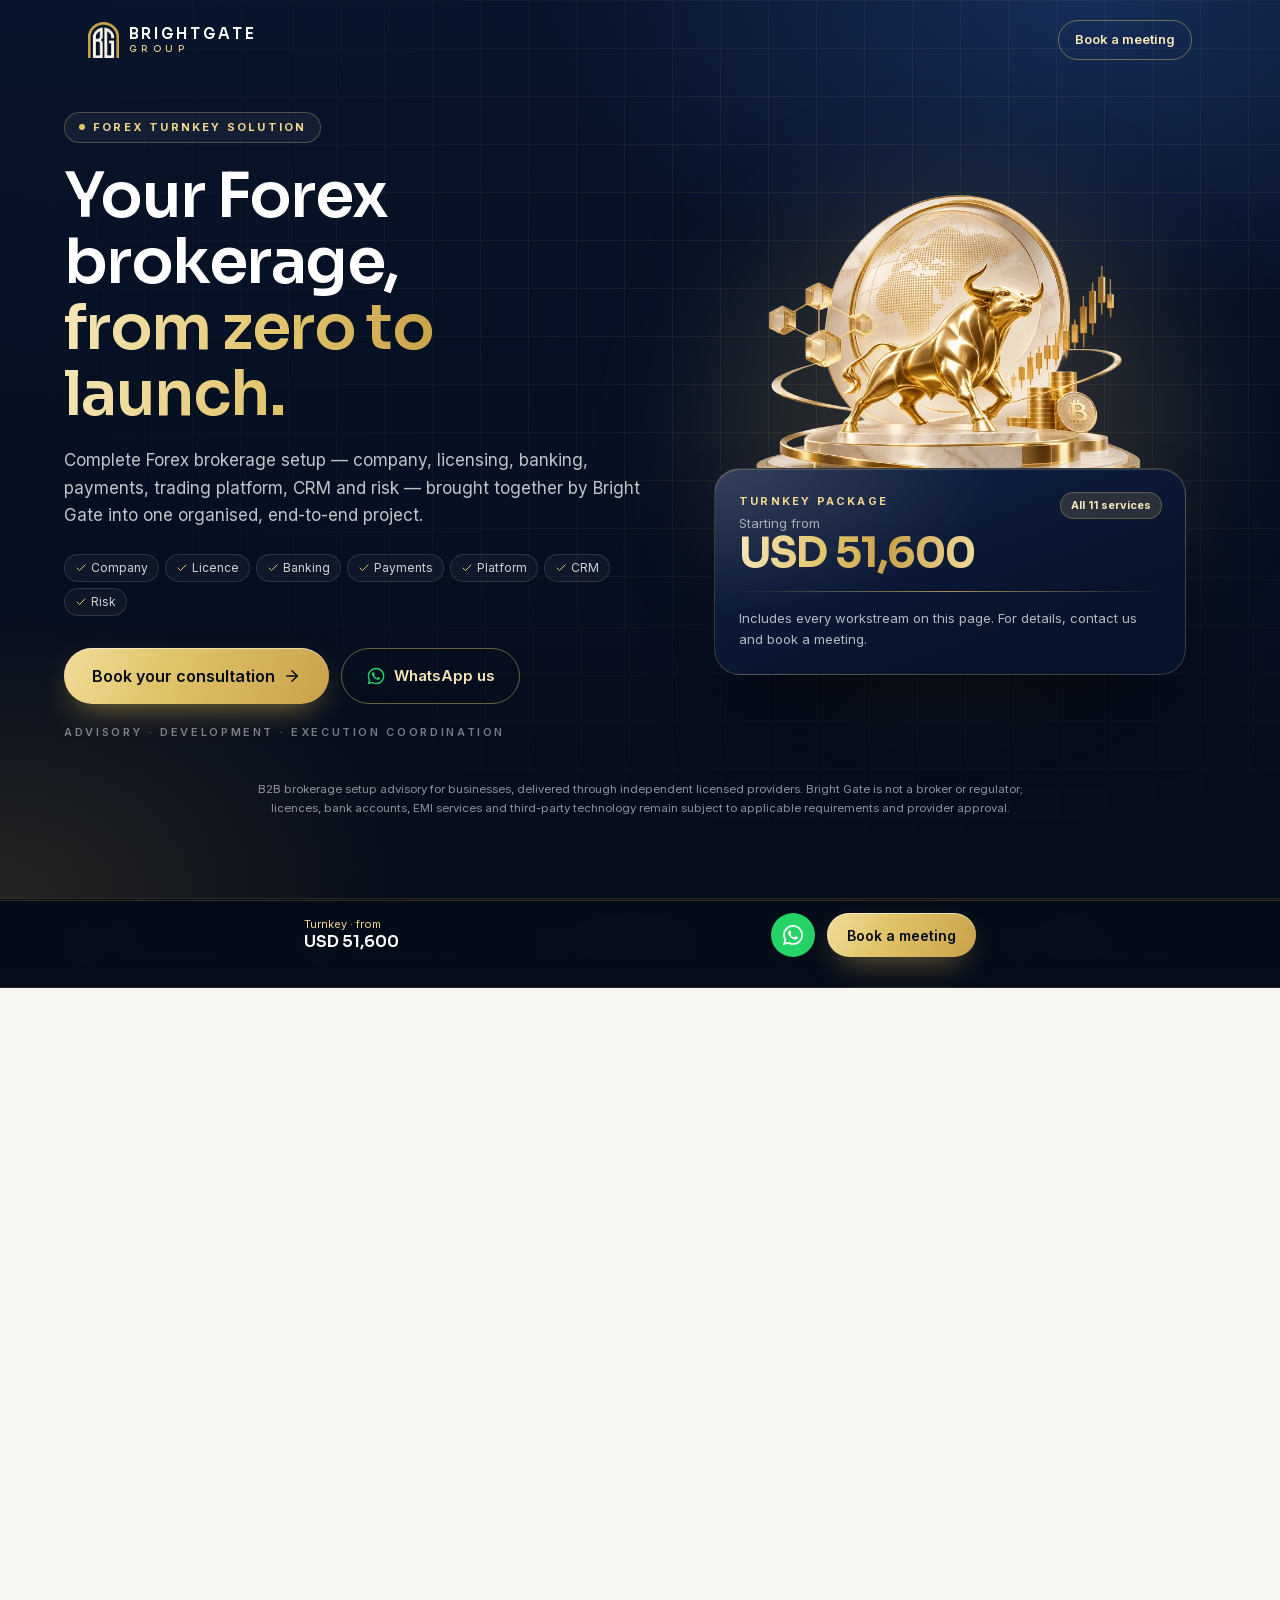
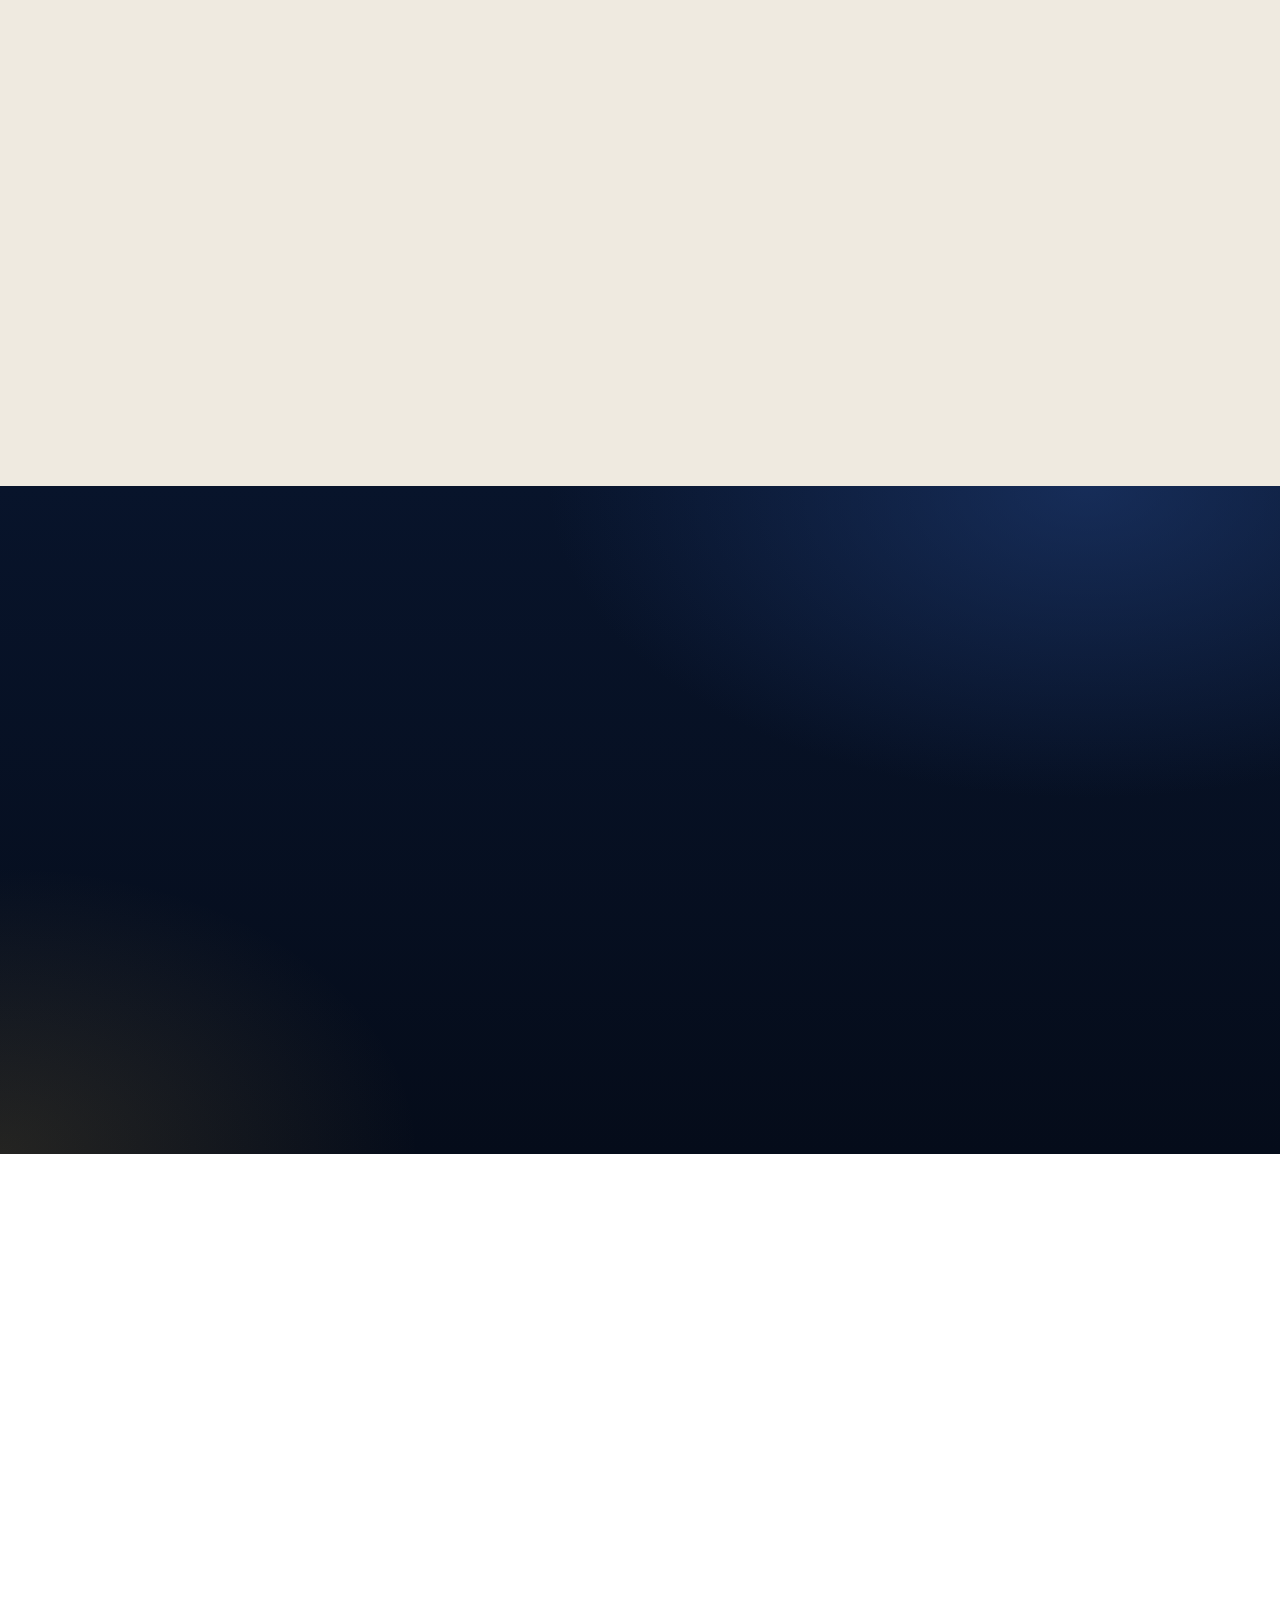
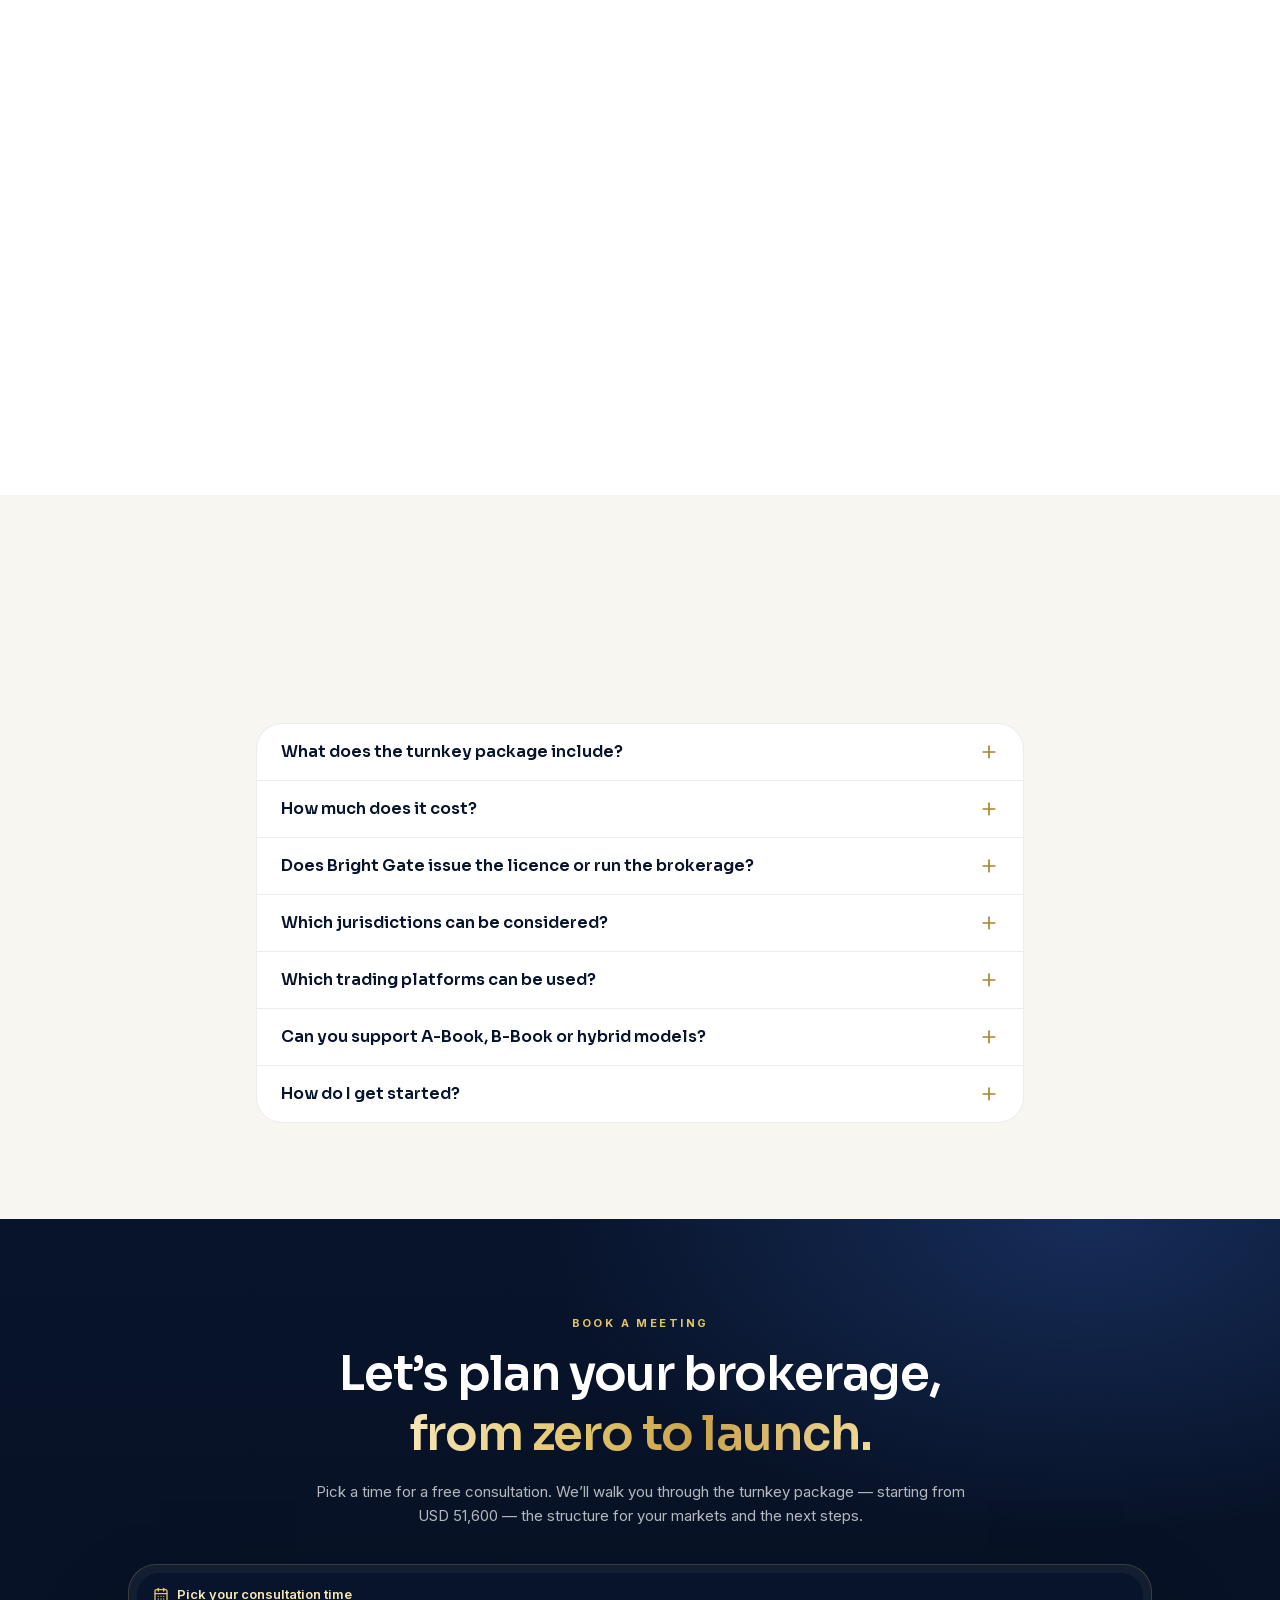
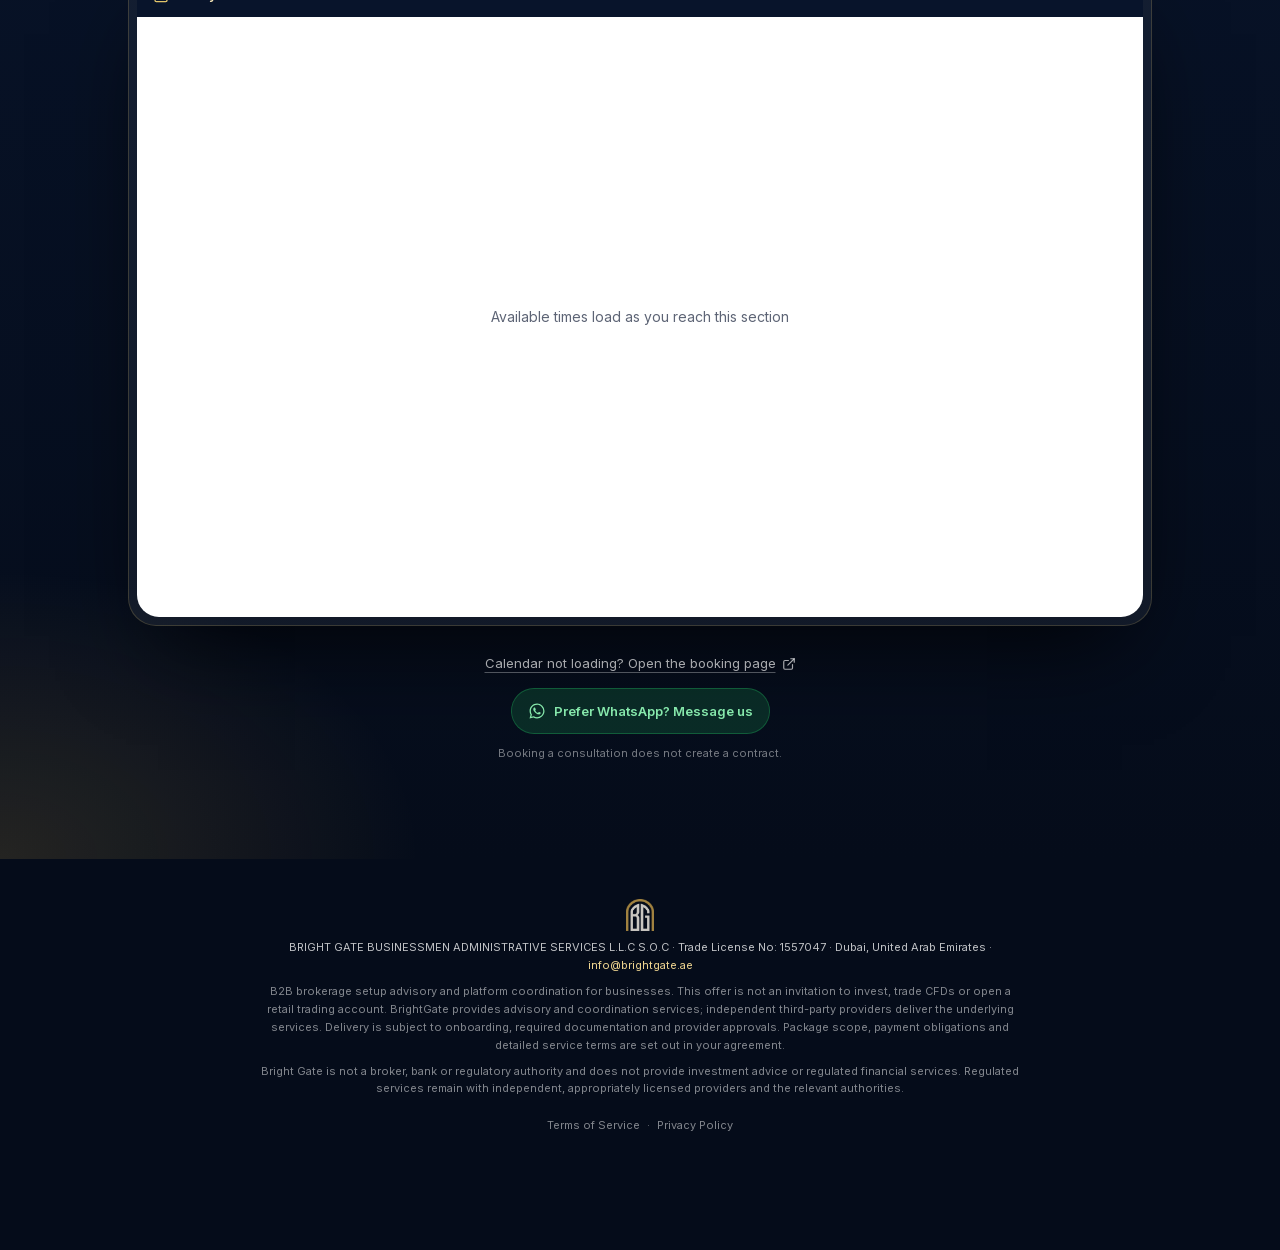
==== index.html @ 2c8d9fed "Publish standalone Forex Turnkey landing page" ====
<!DOCTYPE html><!--9W76qJfUi_HNyvvffGQ07--><html lang="en" class="__variable_d8ebd1 __variable_349af4"><head><meta charSet="utf-8"/><meta name="viewport" content="width=device-width, initial-scale=1"/><link rel="preload" href="/_next/static/media/3dc379dc9b5dec12-s.p.woff2" as="font" crossorigin="" type="font/woff2"/><link rel="preload" href="/_next/static/media/e4af272ccee01ff0-s.p.woff2" as="font" crossorigin="" type="font/woff2"/><link rel="preload" as="image" href="/img/logo-mark-light.png"/><link rel="preload" as="image" href="/img/golden-bull-still.webp"/><link rel="stylesheet" href="/_next/static/css/4657dd62891deb17.css" data-precedence="next"/><link rel="preload" as="script" fetchPriority="low" href="/_next/static/chunks/webpack-b219d0eb5914cb3c.js"/><script src="/_next/static/chunks/4bd1b696-c023c6e3521b1417.js" async=""></script><script src="/_next/static/chunks/255-15b9cc804e0d9c7d.js" async=""></script><script src="/_next/static/chunks/main-app-e3b4db9c91c1518c.js" async=""></script><script src="/_next/static/chunks/app/layout-6f088588a5d27982.js" async=""></script><script src="/_next/static/chunks/876-ae2557618f118c09.js" async=""></script><script src="/_next/static/chunks/app/page-6a8442a1b5063c7f.js" async=""></script><meta name="next-size-adjust" content=""/><meta name="theme-color" content="#08142b"/><title>Forex Turnkey Solution — Launch Your Forex Brokerage End to End | Bright Gate Group</title><meta name="description" content="Everything to launch a Forex brokerage, from zero to launch: company formation, licensing, banking, payments, trading platform, CRM and risk — coordinated by Bright Gate. Starting from USD 51,600."/><meta name="robots" content="noindex, nofollow, nocache"/><meta name="googlebot" content="noindex, nofollow"/><meta property="og:title" content="Forex Turnkey Solution — From Zero to Launch"/><meta property="og:description" content="Every workstream to launch your Forex brokerage in one coordinated project. Starting from USD 51,600."/><meta property="og:site_name" content="Bright Gate Group"/><meta property="og:type" content="website"/><meta name="twitter:card" content="summary"/><meta name="twitter:title" content="Forex Turnkey Solution — From Zero to Launch"/><meta name="twitter:description" content="Every workstream to launch your Forex brokerage in one coordinated project. Starting from USD 51,600."/><link rel="icon" href="/favicon.ico"/><link rel="apple-touch-icon" href="/img/apple-icon.png"/><script>document.documentElement.classList.add('js')</script><script src="/_next/static/chunks/polyfills-42372ed130431b0a.js" noModule=""></script></head><body class="font-sans"><div hidden=""><!--$--><!--/$--></div><header class="absolute inset-x-0 top-0 z-20"><div class="mx-auto flex max-w-6xl items-center justify-between px-4 py-4 sm:px-6 sm:py-5"><div class="flex items-center gap-2.5"><img alt="" width="31" height="36" decoding="async" data-nimg="1" class="h-9 w-auto" style="color:transparent" src="/img/logo-mark-light.png"/><span class="font-display text-[15px] font-semibold leading-none tracking-[0.18em] text-white">BRIGHTGATE<span class="mt-1 block text-[9px] font-medium tracking-[0.5em] text-gold-300">GROUP</span></span></div><a href="#book" class="btn-line inline-flex min-h-10 items-center rounded-full px-4 text-[13px] font-semibold">Book a meeting</a></div></header><main><section class="navy-bg relative overflow-hidden px-4 pb-14 pt-24 text-white sm:px-6 sm:pb-20 sm:pt-28"><div class="gold-grid pointer-events-none absolute inset-0" aria-hidden="true"></div><div class="relative mx-auto grid max-w-6xl items-center gap-10 lg:grid-cols-[1.05fr_.95fr] lg:gap-8"><div class="text-center lg:text-left"><p class="inline-flex items-center gap-2 rounded-full border border-gold-400/30 bg-white/5 px-3.5 py-1.5 text-[11px] font-bold uppercase tracking-[0.2em] text-gold-300"><span class="h-1.5 w-1.5 rounded-full bg-gold-400" aria-hidden="true"></span>Forex Turnkey Solution</p><h1 class="mt-5 font-display text-[2.2rem] font-semibold leading-[1.06] tracking-tight min-[390px]:text-[2.5rem] sm:text-[3.4rem] lg:text-[3.9rem]">Your Forex brokerage,<span class="text-gold-grad block">from zero to launch.</span></h1><p class="mx-auto mt-5 max-w-xl text-[15.5px] leading-relaxed text-white/75 sm:text-[17px] lg:mx-0">Complete Forex brokerage setup — company, licensing, banking, payments, trading platform, CRM and risk — brought together by Bright Gate into one organised, end-to-end project.</p><ul class="mx-auto mt-6 flex max-w-xl flex-wrap justify-center gap-1.5 lg:mx-0 lg:justify-start" aria-label="Included in the turnkey setup"><li class="inline-flex items-center gap-1 rounded-full border border-white/12 bg-white/[0.04] px-2.5 py-1 text-[12px] text-white/80"><svg xmlns="http://www.w3.org/2000/svg" width="24" height="24" viewBox="0 0 24 24" fill="none" stroke="currentColor" stroke-width="2" stroke-linecap="round" stroke-linejoin="round" class="lucide lucide-check h-3 w-3 text-gold-400" aria-hidden="true"><path d="M20 6 9 17l-5-5"></path></svg>Company</li><li class="inline-flex items-center gap-1 rounded-full border border-white/12 bg-white/[0.04] px-2.5 py-1 text-[12px] text-white/80"><svg xmlns="http://www.w3.org/2000/svg" width="24" height="24" viewBox="0 0 24 24" fill="none" stroke="currentColor" stroke-width="2" stroke-linecap="round" stroke-linejoin="round" class="lucide lucide-check h-3 w-3 text-gold-400" aria-hidden="true"><path d="M20 6 9 17l-5-5"></path></svg>Licence</li><li class="inline-flex items-center gap-1 rounded-full border border-white/12 bg-white/[0.04] px-2.5 py-1 text-[12px] text-white/80"><svg xmlns="http://www.w3.org/2000/svg" width="24" height="24" viewBox="0 0 24 24" fill="none" stroke="currentColor" stroke-width="2" stroke-linecap="round" stroke-linejoin="round" class="lucide lucide-check h-3 w-3 text-gold-400" aria-hidden="true"><path d="M20 6 9 17l-5-5"></path></svg>Banking</li><li class="inline-flex items-center gap-1 rounded-full border border-white/12 bg-white/[0.04] px-2.5 py-1 text-[12px] text-white/80"><svg xmlns="http://www.w3.org/2000/svg" width="24" height="24" viewBox="0 0 24 24" fill="none" stroke="currentColor" stroke-width="2" stroke-linecap="round" stroke-linejoin="round" class="lucide lucide-check h-3 w-3 text-gold-400" aria-hidden="true"><path d="M20 6 9 17l-5-5"></path></svg>Payments</li><li class="inline-flex items-center gap-1 rounded-full border border-white/12 bg-white/[0.04] px-2.5 py-1 text-[12px] text-white/80"><svg xmlns="http://www.w3.org/2000/svg" width="24" height="24" viewBox="0 0 24 24" fill="none" stroke="currentColor" stroke-width="2" stroke-linecap="round" stroke-linejoin="round" class="lucide lucide-check h-3 w-3 text-gold-400" aria-hidden="true"><path d="M20 6 9 17l-5-5"></path></svg>Platform</li><li class="inline-flex items-center gap-1 rounded-full border border-white/12 bg-white/[0.04] px-2.5 py-1 text-[12px] text-white/80"><svg xmlns="http://www.w3.org/2000/svg" width="24" height="24" viewBox="0 0 24 24" fill="none" stroke="currentColor" stroke-width="2" stroke-linecap="round" stroke-linejoin="round" class="lucide lucide-check h-3 w-3 text-gold-400" aria-hidden="true"><path d="M20 6 9 17l-5-5"></path></svg>CRM</li><li class="inline-flex items-center gap-1 rounded-full border border-white/12 bg-white/[0.04] px-2.5 py-1 text-[12px] text-white/80"><svg xmlns="http://www.w3.org/2000/svg" width="24" height="24" viewBox="0 0 24 24" fill="none" stroke="currentColor" stroke-width="2" stroke-linecap="round" stroke-linejoin="round" class="lucide lucide-check h-3 w-3 text-gold-400" aria-hidden="true"><path d="M20 6 9 17l-5-5"></path></svg>Risk</li></ul><a href="#pricing" class="mx-auto mt-6 flex max-w-xs items-center justify-between gap-3 rounded-2xl border border-gold-400/35 bg-white/[0.05] px-4 py-3 text-left lg:hidden"><span class="leading-tight"><span class="block text-[11px] font-semibold uppercase tracking-[0.16em] text-gold-300">Turnkey · starting from</span><span class="mt-0.5 block font-display text-[22px] font-bold text-white">USD 51,600</span></span><span class="shrink-0 rounded-full bg-gold-400/15 px-2.5 py-1 text-[11px] font-bold text-gold-200 ring-1 ring-gold-400/40">All 11 services</span></a><div class="mt-6 lg:mt-8 flex flex-col items-center gap-3 sm:flex-row sm:justify-center lg:justify-start"><a href="#book" class="btn-gold inline-flex min-h-14 w-full max-w-xs items-center justify-center gap-2 rounded-full px-7 text-[16px] font-semibold sm:w-auto">Book your consultation <svg xmlns="http://www.w3.org/2000/svg" width="24" height="24" viewBox="0 0 24 24" fill="none" stroke="currentColor" stroke-width="2" stroke-linecap="round" stroke-linejoin="round" class="lucide lucide-arrow-right h-4.5 w-4.5" aria-hidden="true"><path d="M5 12h14"></path><path d="m12 5 7 7-7 7"></path></svg></a><a href="https://wa.me/971557736793?text=Hi%2C%20I%27d%20like%20to%20launch%20a%20turnkey%20Forex%20brokerage" target="_blank" rel="noopener noreferrer" class="btn-line inline-flex min-h-14 w-full max-w-xs items-center justify-center gap-2 rounded-full px-6 text-[15px] font-semibold sm:w-auto"><svg viewBox="0 0 24 24" class="h-5 w-5 text-[#25D366]" fill="currentColor" aria-hidden="true"><path d="M19.05 4.91A9.82 9.82 0 0 0 12.04 2C6.55 2 2.08 6.46 2.08 11.95c0 1.75.46 3.46 1.34 4.97L2 22l5.21-1.37a9.93 9.93 0 0 0 4.83 1.23h.01c5.49 0 9.96-4.46 9.96-9.95a9.88 9.88 0 0 0-2.96-7Zm-7 15.32h-.01a8.25 8.25 0 0 1-4.2-1.15l-.3-.18-3.09.81.82-3.01-.2-.31a8.22 8.22 0 0 1-1.26-4.39c0-4.55 3.71-8.25 8.27-8.25 2.21 0 4.28.86 5.84 2.42a8.2 8.2 0 0 1 2.42 5.84c0 4.56-3.71 8.22-8.29 8.22Zm4.53-6.16c-.25-.12-1.47-.72-1.7-.81-.23-.08-.39-.12-.56.12-.16.25-.64.81-.78.97-.14.16-.29.18-.54.06-.25-.12-1.05-.39-2-1.23-.74-.66-1.24-1.47-1.38-1.72-.15-.25-.02-.38.11-.51.12-.11.25-.29.37-.43.12-.14.16-.25.25-.41.08-.17.04-.31-.02-.43-.06-.12-.56-1.34-.76-1.84-.2-.48-.4-.42-.56-.42h-.48c-.16 0-.43.06-.65.31-.23.25-.85.83-.85 2.02 0 1.19.87 2.34.99 2.5.12.17 1.71 2.61 4.14 3.66.58.25 1.03.4 1.38.51.58.18 1.11.16 1.53.1.47-.07 1.47-.6 1.67-1.18.21-.58.21-1.07.14-1.18-.06-.1-.23-.17-.48-.29Z"></path></svg> WhatsApp us</a></div><p class="mt-5 text-[11px] font-semibold uppercase tracking-[0.24em] text-white/45">Advisory · Development · Execution coordination</p></div><div class="relative mx-auto w-full max-w-[520px]"><div class="pointer-events-none absolute inset-x-8 top-6 aspect-square rounded-full bg-gold-400/15 blur-3xl" aria-hidden="true"></div><img alt="Golden bull on a marble podium with a world map and market chart — Bright Gate Forex turnkey setup" width="900" height="600" decoding="async" data-nimg="1" class="float-slow relative h-auto w-full" style="color:transparent" src="/img/golden-bull-still.webp"/><div class="medallion hairline relative -mt-10 rounded-[26px] p-5 text-left sm:mx-6 sm:-mt-14 sm:p-6"><div class="flex items-start justify-between gap-3"><div><p class="text-[11px] font-bold uppercase tracking-[0.2em] text-gold-300">Turnkey package</p><p class="mt-1 text-[13px] text-white/60">Starting from</p><p class="font-display text-[2.3rem] font-bold leading-none tracking-tight text-white min-[390px]:text-[2.6rem]"><span class="text-gold-grad">USD 51,600</span></p></div><span class="shrink-0 rounded-full bg-gold-400/15 px-2.5 py-1 text-[11px] font-bold text-gold-200 ring-1 ring-gold-400/40">All 11 services</span></div><div class="gold-rule my-4"></div><p class="text-[13px] leading-relaxed text-white/70">Includes every workstream on this page. For details, contact us and book a meeting.</p></div></div></div><p class="relative mx-auto mt-10 max-w-3xl text-center text-[11.5px] leading-relaxed text-white/55">B2B brokerage setup advisory for businesses, delivered through independent licensed providers. Bright Gate is not a broker or regulator; licences, bank accounts, EMI services and third-party technology remain subject to applicable requirements and provider approval.</p></section><section aria-label="At a glance" class="border-y border-gold-500/20 bg-navy-950 px-4 py-6 text-white sm:px-6"><ul class="mx-auto grid max-w-6xl grid-cols-2 gap-x-4 gap-y-5 sm:grid-cols-3 lg:grid-cols-5"><li class="flex items-center gap-3 "><span class="grid h-10 w-10 shrink-0 place-items-center rounded-xl bg-gold-400/10 text-gold-300 ring-1 ring-gold-400/25"><svg xmlns="http://www.w3.org/2000/svg" width="24" height="24" viewBox="0 0 24 24" fill="none" stroke="currentColor" stroke-width="2" stroke-linecap="round" stroke-linejoin="round" class="lucide lucide-layers h-5 w-5" aria-hidden="true"><path d="M12.83 2.18a2 2 0 0 0-1.66 0L2.6 6.08a1 1 0 0 0 0 1.83l8.58 3.91a2 2 0 0 0 1.66 0l8.58-3.9a1 1 0 0 0 0-1.83z"></path><path d="M2 12a1 1 0 0 0 .58.91l8.6 3.91a2 2 0 0 0 1.65 0l8.58-3.9A1 1 0 0 0 22 12"></path><path d="M2 17a1 1 0 0 0 .58.91l8.6 3.91a2 2 0 0 0 1.65 0l8.58-3.9A1 1 0 0 0 22 17"></path></svg></span><span class="leading-tight"><span class="block font-display text-[15px] font-semibold">11</span><span class="block text-[12px] text-white/55">setup workstreams</span></span></li><li class="flex items-center gap-3 "><span class="grid h-10 w-10 shrink-0 place-items-center rounded-xl bg-gold-400/10 text-gold-300 ring-1 ring-gold-400/25"><svg xmlns="http://www.w3.org/2000/svg" width="24" height="24" viewBox="0 0 24 24" fill="none" stroke="currentColor" stroke-width="2" stroke-linecap="round" stroke-linejoin="round" class="lucide lucide-handshake h-5 w-5" aria-hidden="true"><path d="m11 17 2 2a1 1 0 1 0 3-3"></path><path d="m14 14 2.5 2.5a1 1 0 1 0 3-3l-3.88-3.88a3 3 0 0 0-4.24 0l-.88.88a1 1 0 1 1-3-3l2.81-2.81a5.79 5.79 0 0 1 7.06-.87l.47.28a2 2 0 0 0 1.42.25L21 4"></path><path d="m21 3 1 11h-2"></path><path d="M3 3 2 14l6.5 6.5a1 1 0 1 0 3-3"></path><path d="M3 4h8"></path></svg></span><span class="leading-tight"><span class="block font-display text-[15px] font-semibold">1</span><span class="block text-[12px] text-white/55">coordinated project</span></span></li><li class="flex items-center gap-3 "><span class="grid h-10 w-10 shrink-0 place-items-center rounded-xl bg-gold-400/10 text-gold-300 ring-1 ring-gold-400/25"><svg xmlns="http://www.w3.org/2000/svg" width="24" height="24" viewBox="0 0 24 24" fill="none" stroke="currentColor" stroke-width="2" stroke-linecap="round" stroke-linejoin="round" class="lucide lucide-shield-check h-5 w-5" aria-hidden="true"><path d="M20 13c0 5-3.5 7.5-7.66 8.95a1 1 0 0 1-.67-.01C7.5 20.5 4 18 4 13V6a1 1 0 0 1 1-1c2 0 4.5-1.2 6.24-2.72a1.17 1.17 0 0 1 1.52 0C14.51 3.81 17 5 19 5a1 1 0 0 1 1 1z"></path><path d="m9 12 2 2 4-4"></path></svg></span><span class="leading-tight"><span class="block font-display text-[15px] font-semibold">Independent</span><span class="block text-[12px] text-white/55">licensed providers</span></span></li><li class="flex items-center gap-3 "><span class="grid h-10 w-10 shrink-0 place-items-center rounded-xl bg-gold-400/10 text-gold-300 ring-1 ring-gold-400/25"><svg xmlns="http://www.w3.org/2000/svg" width="24" height="24" viewBox="0 0 24 24" fill="none" stroke="currentColor" stroke-width="2" stroke-linecap="round" stroke-linejoin="round" class="lucide lucide-award h-5 w-5" aria-hidden="true"><path d="m15.477 12.89 1.515 8.526a.5.5 0 0 1-.81.47l-3.58-2.687a1 1 0 0 0-1.197 0l-3.586 2.686a.5.5 0 0 1-.81-.469l1.514-8.526"></path><circle cx="12" cy="8" r="6"></circle></svg></span><span class="leading-tight"><span class="block font-display text-[15px] font-semibold">12 years</span><span class="block text-[12px] text-white/55">industry experience</span></span></li><li class="flex items-center gap-3 col-span-2 justify-center sm:col-span-1 sm:justify-start"><span class="grid h-10 w-10 shrink-0 place-items-center rounded-xl bg-gold-400/10 text-gold-300 ring-1 ring-gold-400/25"><svg xmlns="http://www.w3.org/2000/svg" width="24" height="24" viewBox="0 0 24 24" fill="none" stroke="currentColor" stroke-width="2" stroke-linecap="round" stroke-linejoin="round" class="lucide lucide-map-pin h-5 w-5" aria-hidden="true"><path d="M20 10c0 4.993-5.539 10.193-7.399 11.799a1 1 0 0 1-1.202 0C9.539 20.193 4 14.993 4 10a8 8 0 0 1 16 0"></path><circle cx="12" cy="10" r="3"></circle></svg></span><span class="leading-tight"><span class="block font-display text-[15px] font-semibold">Dubai</span><span class="block text-[12px] text-white/55">United Arab Emirates</span></span></li></ul></section><section id="workstreams" class="bg-pearl scroll-mt-4 px-4 py-16 sm:px-6 sm:py-24"><div class="mx-auto max-w-6xl"><div class="reveal mx-auto max-w-2xl text-center"><p class="text-[11px] font-bold uppercase tracking-[0.22em] text-gold-700">Zero to one hundred</p><h2 class="mt-3 font-display text-[1.75rem] font-semibold leading-[1.15] tracking-tight sm:text-[2.6rem] text-navy-900">Everything your brokerage needs, <span class="text-gold-700">in one turnkey project.</span></h2><p class="mt-4 text-[15px] leading-relaxed sm:text-[16px] text-mute">The 11 advisory workstreams of the Bright Gate Forex Turnkey Solution — from the legal foundation to growth extensions — coordinated end to end with independent specialists.</p></div><div class="mt-10 sm:mt-14"><div class="reveal mx-auto mb-10 max-w-4xl" aria-hidden="true"><div class="relative h-2 rounded-full bg-navy-100"><div class="track-fill absolute inset-y-0 left-0 w-full rounded-full"></div><span class="absolute top-1/2 grid h-6 w-6 -translate-x-1/2 -translate-y-1/2 place-items-center rounded-full bg-navy-900 text-[9px] font-bold text-gold-300 ring-2 ring-gold-400" style="left:4%">1</span><span class="absolute top-1/2 grid h-6 w-6 -translate-x-1/2 -translate-y-1/2 place-items-center rounded-full bg-navy-900 text-[9px] font-bold text-gold-300 ring-2 ring-gold-400" style="left:27%">2</span><span class="absolute top-1/2 grid h-6 w-6 -translate-x-1/2 -translate-y-1/2 place-items-center rounded-full bg-navy-900 text-[9px] font-bold text-gold-300 ring-2 ring-gold-400" style="left:50%">3</span><span class="absolute top-1/2 grid h-6 w-6 -translate-x-1/2 -translate-y-1/2 place-items-center rounded-full bg-navy-900 text-[9px] font-bold text-gold-300 ring-2 ring-gold-400" style="left:73%">4</span><span class="absolute top-1/2 grid h-6 w-6 -translate-x-1/2 -translate-y-1/2 place-items-center rounded-full bg-navy-900 text-[9px] font-bold text-gold-300 ring-2 ring-gold-400" style="left:96%">5</span></div><div class="mt-3 flex justify-between text-[11px] font-bold uppercase tracking-[0.18em] text-navy-700"><span>0 · Idea</span><span>100 · Launch-ready</span></div></div><ol class="grid gap-5 lg:grid-cols-2"><li class="reveal rounded-[26px] border border-navy-900/8 bg-white p-5 shadow-[0_24px_60px_-40px_rgba(8,20,43,.45)] sm:p-7 "><div class="flex items-center gap-3"><span class="shrink-0 whitespace-nowrap rounded-full bg-navy-900 px-3 py-1 text-[11px] font-bold uppercase tracking-[0.16em] text-gold-300">Phase 01</span><h3 class="font-display text-[19px] font-semibold text-navy-900 sm:text-[21px]">Legal foundation</h3></div><div class="mt-5 grid gap-4 sm:grid-cols-2"><div class="rounded-2xl bg-pearl p-4 ring-1 ring-navy-900/6"><div class="flex items-baseline gap-2"><span class="font-display text-[13px] font-bold text-gold-600">01</span><h4 class="font-display text-[16px] font-semibold text-navy-900">Company Formation</h4></div><p class="mt-2 text-[13.5px] leading-relaxed text-mute">Corporate structuring for Forex and CFD businesses, with incorporation coordinated through independent formation and legal specialists.</p><ul class="mt-3 space-y-1.5"><li class="flex gap-2 text-[13px] text-navy-800"><svg xmlns="http://www.w3.org/2000/svg" width="24" height="24" viewBox="0 0 24 24" fill="none" stroke="currentColor" stroke-width="2" stroke-linecap="round" stroke-linejoin="round" class="lucide lucide-check mt-0.5 h-3.5 w-3.5 shrink-0 text-gold-600" aria-hidden="true"><path d="M20 6 9 17l-5-5"></path></svg>Business activity &amp; jurisdiction selection</li><li class="flex gap-2 text-[13px] text-navy-800"><svg xmlns="http://www.w3.org/2000/svg" width="24" height="24" viewBox="0 0 24 24" fill="none" stroke="currentColor" stroke-width="2" stroke-linecap="round" stroke-linejoin="round" class="lucide lucide-check mt-0.5 h-3.5 w-3.5 shrink-0 text-gold-600" aria-hidden="true"><path d="M20 6 9 17l-5-5"></path></svg>Trade name registration</li><li class="flex gap-2 text-[13px] text-navy-800"><svg xmlns="http://www.w3.org/2000/svg" width="24" height="24" viewBox="0 0 24 24" fill="none" stroke="currentColor" stroke-width="2" stroke-linecap="round" stroke-linejoin="round" class="lucide lucide-check mt-0.5 h-3.5 w-3.5 shrink-0 text-gold-600" aria-hidden="true"><path d="M20 6 9 17l-5-5"></path></svg>Documentation &amp; approvals</li><li class="flex gap-2 text-[13px] text-navy-800"><svg xmlns="http://www.w3.org/2000/svg" width="24" height="24" viewBox="0 0 24 24" fill="none" stroke="currentColor" stroke-width="2" stroke-linecap="round" stroke-linejoin="round" class="lucide lucide-check mt-0.5 h-3.5 w-3.5 shrink-0 text-gold-600" aria-hidden="true"><path d="M20 6 9 17l-5-5"></path></svg>Bank account assistance</li></ul></div><div class="rounded-2xl bg-pearl p-4 ring-1 ring-navy-900/6"><div class="flex items-baseline gap-2"><span class="font-display text-[13px] font-bold text-gold-600">02</span><h4 class="font-display text-[16px] font-semibold text-navy-900">Regulatory Licensing</h4></div><p class="mt-2 text-[13.5px] leading-relaxed text-mute">Licensing advisory for recognised international and offshore jurisdictions, aligned with your brokerage model and business plan.</p><ul class="mt-3 space-y-1.5"><li class="flex gap-2 text-[13px] text-navy-800"><svg xmlns="http://www.w3.org/2000/svg" width="24" height="24" viewBox="0 0 24 24" fill="none" stroke="currentColor" stroke-width="2" stroke-linecap="round" stroke-linejoin="round" class="lucide lucide-check mt-0.5 h-3.5 w-3.5 shrink-0 text-gold-600" aria-hidden="true"><path d="M20 6 9 17l-5-5"></path></svg>Brokerage model assessment</li><li class="flex gap-2 text-[13px] text-navy-800"><svg xmlns="http://www.w3.org/2000/svg" width="24" height="24" viewBox="0 0 24 24" fill="none" stroke="currentColor" stroke-width="2" stroke-linecap="round" stroke-linejoin="round" class="lucide lucide-check mt-0.5 h-3.5 w-3.5 shrink-0 text-gold-600" aria-hidden="true"><path d="M20 6 9 17l-5-5"></path></svg>Licensing pathway planning</li><li class="flex gap-2 text-[13px] text-navy-800"><svg xmlns="http://www.w3.org/2000/svg" width="24" height="24" viewBox="0 0 24 24" fill="none" stroke="currentColor" stroke-width="2" stroke-linecap="round" stroke-linejoin="round" class="lucide lucide-check mt-0.5 h-3.5 w-3.5 shrink-0 text-gold-600" aria-hidden="true"><path d="M20 6 9 17l-5-5"></path></svg>Capital planning considerations</li><li class="flex gap-2 text-[13px] text-navy-800"><svg xmlns="http://www.w3.org/2000/svg" width="24" height="24" viewBox="0 0 24 24" fill="none" stroke="currentColor" stroke-width="2" stroke-linecap="round" stroke-linejoin="round" class="lucide lucide-check mt-0.5 h-3.5 w-3.5 shrink-0 text-gold-600" aria-hidden="true"><path d="M20 6 9 17l-5-5"></path></svg>Operational readiness review</li></ul></div></div></li><li class="reveal rounded-[26px] border border-navy-900/8 bg-white p-5 shadow-[0_24px_60px_-40px_rgba(8,20,43,.45)] sm:p-7 "><div class="flex items-center gap-3"><span class="shrink-0 whitespace-nowrap rounded-full bg-navy-900 px-3 py-1 text-[11px] font-bold uppercase tracking-[0.16em] text-gold-300">Phase 02</span><h3 class="font-display text-[19px] font-semibold text-navy-900 sm:text-[21px]">Banking &amp; money flows</h3></div><div class="mt-5 grid gap-4 sm:grid-cols-2"><div class="rounded-2xl bg-pearl p-4 ring-1 ring-navy-900/6"><div class="flex items-baseline gap-2"><span class="font-display text-[13px] font-bold text-gold-600">03</span><h4 class="font-display text-[16px] font-semibold text-navy-900">Banking Solutions</h4></div><p class="mt-2 text-[13.5px] leading-relaxed text-mute">Banking requirements assessed and introductions coordinated to independent banks, EMIs and payment providers.</p><ul class="mt-3 space-y-1.5"><li class="flex gap-2 text-[13px] text-navy-800"><svg xmlns="http://www.w3.org/2000/svg" width="24" height="24" viewBox="0 0 24 24" fill="none" stroke="currentColor" stroke-width="2" stroke-linecap="round" stroke-linejoin="round" class="lucide lucide-check mt-0.5 h-3.5 w-3.5 shrink-0 text-gold-600" aria-hidden="true"><path d="M20 6 9 17l-5-5"></path></svg>Multi-currency banking access</li><li class="flex gap-2 text-[13px] text-navy-800"><svg xmlns="http://www.w3.org/2000/svg" width="24" height="24" viewBox="0 0 24 24" fill="none" stroke="currentColor" stroke-width="2" stroke-linecap="round" stroke-linejoin="round" class="lucide lucide-check mt-0.5 h-3.5 w-3.5 shrink-0 text-gold-600" aria-hidden="true"><path d="M20 6 9 17l-5-5"></path></svg>Banking &amp; EMI relationships</li><li class="flex gap-2 text-[13px] text-navy-800"><svg xmlns="http://www.w3.org/2000/svg" width="24" height="24" viewBox="0 0 24 24" fill="none" stroke="currentColor" stroke-width="2" stroke-linecap="round" stroke-linejoin="round" class="lucide lucide-check mt-0.5 h-3.5 w-3.5 shrink-0 text-gold-600" aria-hidden="true"><path d="M20 6 9 17l-5-5"></path></svg>Compliance preparation</li></ul></div><div class="rounded-2xl bg-pearl p-4 ring-1 ring-navy-900/6"><div class="flex items-baseline gap-2"><span class="font-display text-[13px] font-bold text-gold-600">04</span><h4 class="font-display text-[16px] font-semibold text-navy-900">Payment Infrastructure</h4></div><p class="mt-2 text-[13.5px] leading-relaxed text-mute">Deposits, withdrawals and settlements through suitable fiat and cryptocurrency channels.</p><ul class="mt-3 space-y-1.5"><li class="flex gap-2 text-[13px] text-navy-800"><svg xmlns="http://www.w3.org/2000/svg" width="24" height="24" viewBox="0 0 24 24" fill="none" stroke="currentColor" stroke-width="2" stroke-linecap="round" stroke-linejoin="round" class="lucide lucide-check mt-0.5 h-3.5 w-3.5 shrink-0 text-gold-600" aria-hidden="true"><path d="M20 6 9 17l-5-5"></path></svg>Card processing solutions</li><li class="flex gap-2 text-[13px] text-navy-800"><svg xmlns="http://www.w3.org/2000/svg" width="24" height="24" viewBox="0 0 24 24" fill="none" stroke="currentColor" stroke-width="2" stroke-linecap="round" stroke-linejoin="round" class="lucide lucide-check mt-0.5 h-3.5 w-3.5 shrink-0 text-gold-600" aria-hidden="true"><path d="M20 6 9 17l-5-5"></path></svg>Bank transfer connectivity</li><li class="flex gap-2 text-[13px] text-navy-800"><svg xmlns="http://www.w3.org/2000/svg" width="24" height="24" viewBox="0 0 24 24" fill="none" stroke="currentColor" stroke-width="2" stroke-linecap="round" stroke-linejoin="round" class="lucide lucide-check mt-0.5 h-3.5 w-3.5 shrink-0 text-gold-600" aria-hidden="true"><path d="M20 6 9 17l-5-5"></path></svg>Local payment methods &amp; PSPs</li><li class="flex gap-2 text-[13px] text-navy-800"><svg xmlns="http://www.w3.org/2000/svg" width="24" height="24" viewBox="0 0 24 24" fill="none" stroke="currentColor" stroke-width="2" stroke-linecap="round" stroke-linejoin="round" class="lucide lucide-check mt-0.5 h-3.5 w-3.5 shrink-0 text-gold-600" aria-hidden="true"><path d="M20 6 9 17l-5-5"></path></svg>Crypto payment gateways</li></ul></div></div></li><li class="reveal rounded-[26px] border border-navy-900/8 bg-white p-5 shadow-[0_24px_60px_-40px_rgba(8,20,43,.45)] sm:p-7 "><div class="flex items-center gap-3"><span class="shrink-0 whitespace-nowrap rounded-full bg-navy-900 px-3 py-1 text-[11px] font-bold uppercase tracking-[0.16em] text-gold-300">Phase 03</span><h3 class="font-display text-[19px] font-semibold text-navy-900 sm:text-[21px]">Technology stack</h3></div><div class="mt-5 grid gap-4 sm:grid-cols-2"><div class="rounded-2xl bg-pearl p-4 ring-1 ring-navy-900/6"><div class="flex items-baseline gap-2"><span class="font-display text-[13px] font-bold text-gold-600">05</span><h4 class="font-display text-[16px] font-semibold text-navy-900">CRM &amp; Back Office</h4></div><p class="mt-2 text-[13.5px] leading-relaxed text-mute">Client onboarding, trading accounts, payments, compliance, sales and reporting brought into one coordinated platform.</p><ul class="mt-3 space-y-1.5"><li class="flex gap-2 text-[13px] text-navy-800"><svg xmlns="http://www.w3.org/2000/svg" width="24" height="24" viewBox="0 0 24 24" fill="none" stroke="currentColor" stroke-width="2" stroke-linecap="round" stroke-linejoin="round" class="lucide lucide-check mt-0.5 h-3.5 w-3.5 shrink-0 text-gold-600" aria-hidden="true"><path d="M20 6 9 17l-5-5"></path></svg>Client &amp; partner (IB) management</li><li class="flex gap-2 text-[13px] text-navy-800"><svg xmlns="http://www.w3.org/2000/svg" width="24" height="24" viewBox="0 0 24 24" fill="none" stroke="currentColor" stroke-width="2" stroke-linecap="round" stroke-linejoin="round" class="lucide lucide-check mt-0.5 h-3.5 w-3.5 shrink-0 text-gold-600" aria-hidden="true"><path d="M20 6 9 17l-5-5"></path></svg>Sales &amp; onboarding automation</li><li class="flex gap-2 text-[13px] text-navy-800"><svg xmlns="http://www.w3.org/2000/svg" width="24" height="24" viewBox="0 0 24 24" fill="none" stroke="currentColor" stroke-width="2" stroke-linecap="round" stroke-linejoin="round" class="lucide lucide-check mt-0.5 h-3.5 w-3.5 shrink-0 text-gold-600" aria-hidden="true"><path d="M20 6 9 17l-5-5"></path></svg>KYC workflows</li><li class="flex gap-2 text-[13px] text-navy-800"><svg xmlns="http://www.w3.org/2000/svg" width="24" height="24" viewBox="0 0 24 24" fill="none" stroke="currentColor" stroke-width="2" stroke-linecap="round" stroke-linejoin="round" class="lucide lucide-check mt-0.5 h-3.5 w-3.5 shrink-0 text-gold-600" aria-hidden="true"><path d="M20 6 9 17l-5-5"></path></svg>Reporting &amp; business intelligence</li></ul></div><div class="rounded-2xl bg-pearl p-4 ring-1 ring-navy-900/6"><div class="flex items-baseline gap-2"><span class="font-display text-[13px] font-bold text-gold-600">07</span><h4 class="font-display text-[16px] font-semibold text-navy-900">Trading Platform</h4></div><p class="mt-2 text-[13.5px] leading-relaxed text-mute">The trading, liquidity, payment, CRM and server infrastructure a modern brokerage needs.</p><ul class="mt-3 space-y-1.5"><li class="flex gap-2 text-[13px] text-navy-800"><svg xmlns="http://www.w3.org/2000/svg" width="24" height="24" viewBox="0 0 24 24" fill="none" stroke="currentColor" stroke-width="2" stroke-linecap="round" stroke-linejoin="round" class="lucide lucide-check mt-0.5 h-3.5 w-3.5 shrink-0 text-gold-600" aria-hidden="true"><path d="M20 6 9 17l-5-5"></path></svg>MetaTrader 5, cTrader, Match-Trader*</li><li class="flex gap-2 text-[13px] text-navy-800"><svg xmlns="http://www.w3.org/2000/svg" width="24" height="24" viewBox="0 0 24 24" fill="none" stroke="currentColor" stroke-width="2" stroke-linecap="round" stroke-linejoin="round" class="lucide lucide-check mt-0.5 h-3.5 w-3.5 shrink-0 text-gold-600" aria-hidden="true"><path d="M20 6 9 17l-5-5"></path></svg>Trading platform connectivity</li><li class="flex gap-2 text-[13px] text-navy-800"><svg xmlns="http://www.w3.org/2000/svg" width="24" height="24" viewBox="0 0 24 24" fill="none" stroke="currentColor" stroke-width="2" stroke-linecap="round" stroke-linejoin="round" class="lucide lucide-check mt-0.5 h-3.5 w-3.5 shrink-0 text-gold-600" aria-hidden="true"><path d="M20 6 9 17l-5-5"></path></svg>CRM &amp; platform coordination</li><li class="flex gap-2 text-[13px] text-navy-800"><svg xmlns="http://www.w3.org/2000/svg" width="24" height="24" viewBox="0 0 24 24" fill="none" stroke="currentColor" stroke-width="2" stroke-linecap="round" stroke-linejoin="round" class="lucide lucide-check mt-0.5 h-3.5 w-3.5 shrink-0 text-gold-600" aria-hidden="true"><path d="M20 6 9 17l-5-5"></path></svg>Long-term scalability</li></ul></div></div></li><li class="reveal rounded-[26px] border border-navy-900/8 bg-white p-5 shadow-[0_24px_60px_-40px_rgba(8,20,43,.45)] sm:p-7 "><div class="flex items-center gap-3"><span class="shrink-0 whitespace-nowrap rounded-full bg-navy-900 px-3 py-1 text-[11px] font-bold uppercase tracking-[0.16em] text-gold-300">Phase 04</span><h3 class="font-display text-[19px] font-semibold text-navy-900 sm:text-[21px]">Risk &amp; control</h3></div><div class="mt-5 grid gap-4 "><div class="rounded-2xl bg-pearl p-4 ring-1 ring-navy-900/6"><div class="flex items-baseline gap-2"><span class="font-display text-[13px] font-bold text-gold-600">06</span><h4 class="font-display text-[16px] font-semibold text-navy-900">Risk Management</h4></div><p class="mt-2 text-[13.5px] leading-relaxed text-mute">A risk framework built around your execution model, supporting A-Book, B-Book and hybrid operations.</p><ul class="mt-3 space-y-1.5"><li class="flex gap-2 text-[13px] text-navy-800"><svg xmlns="http://www.w3.org/2000/svg" width="24" height="24" viewBox="0 0 24 24" fill="none" stroke="currentColor" stroke-width="2" stroke-linecap="round" stroke-linejoin="round" class="lucide lucide-check mt-0.5 h-3.5 w-3.5 shrink-0 text-gold-600" aria-hidden="true"><path d="M20 6 9 17l-5-5"></path></svg>Client segmentation &amp; exposure monitoring</li><li class="flex gap-2 text-[13px] text-navy-800"><svg xmlns="http://www.w3.org/2000/svg" width="24" height="24" viewBox="0 0 24 24" fill="none" stroke="currentColor" stroke-width="2" stroke-linecap="round" stroke-linejoin="round" class="lucide lucide-check mt-0.5 h-3.5 w-3.5 shrink-0 text-gold-600" aria-hidden="true"><path d="M20 6 9 17l-5-5"></path></svg>Dealing controls, margin policies &amp; limits</li><li class="flex gap-2 text-[13px] text-navy-800"><svg xmlns="http://www.w3.org/2000/svg" width="24" height="24" viewBox="0 0 24 24" fill="none" stroke="currentColor" stroke-width="2" stroke-linecap="round" stroke-linejoin="round" class="lucide lucide-check mt-0.5 h-3.5 w-3.5 shrink-0 text-gold-600" aria-hidden="true"><path d="M20 6 9 17l-5-5"></path></svg>Toxic-flow analysis &amp; hedging procedures</li><li class="flex gap-2 text-[13px] text-navy-800"><svg xmlns="http://www.w3.org/2000/svg" width="24" height="24" viewBox="0 0 24 24" fill="none" stroke="currentColor" stroke-width="2" stroke-linecap="round" stroke-linejoin="round" class="lucide lucide-check mt-0.5 h-3.5 w-3.5 shrink-0 text-gold-600" aria-hidden="true"><path d="M20 6 9 17l-5-5"></path></svg>Real-time risk reporting</li></ul></div></div></li><li class="reveal rounded-[26px] border border-navy-900/8 bg-white p-5 shadow-[0_24px_60px_-40px_rgba(8,20,43,.45)] sm:p-7 lg:col-span-2"><div class="flex items-center gap-3"><span class="shrink-0 whitespace-nowrap rounded-full bg-navy-900 px-3 py-1 text-[11px] font-bold uppercase tracking-[0.16em] text-gold-300">Phase 05</span><h3 class="font-display text-[19px] font-semibold text-navy-900 sm:text-[21px]">Growth extensions</h3></div><div class="mt-5 grid gap-4 sm:grid-cols-2 lg:grid-cols-4"><div class="rounded-2xl bg-pearl p-4 ring-1 ring-navy-900/6"><div class="flex items-baseline gap-2"><span class="font-display text-[13px] font-bold text-gold-600">08</span><h4 class="font-display text-[16px] font-semibold text-navy-900">Prediction Market Platform</h4></div><p class="mt-2 text-[13.5px] leading-relaxed text-mute">Event-trading and prediction functionality sourced through a specialist technology network.</p><ul class="mt-3 space-y-1.5"><li class="flex gap-2 text-[13px] text-navy-800"><svg xmlns="http://www.w3.org/2000/svg" width="24" height="24" viewBox="0 0 24 24" fill="none" stroke="currentColor" stroke-width="2" stroke-linecap="round" stroke-linejoin="round" class="lucide lucide-check mt-0.5 h-3.5 w-3.5 shrink-0 text-gold-600" aria-hidden="true"><path d="M20 6 9 17l-5-5"></path></svg>Event structure planning</li><li class="flex gap-2 text-[13px] text-navy-800"><svg xmlns="http://www.w3.org/2000/svg" width="24" height="24" viewBox="0 0 24 24" fill="none" stroke="currentColor" stroke-width="2" stroke-linecap="round" stroke-linejoin="round" class="lucide lucide-check mt-0.5 h-3.5 w-3.5 shrink-0 text-gold-600" aria-hidden="true"><path d="M20 6 9 17l-5-5"></path></svg>Participation model review</li></ul></div><div class="rounded-2xl bg-pearl p-4 ring-1 ring-navy-900/6"><div class="flex items-baseline gap-2"><span class="font-display text-[13px] font-bold text-gold-600">09</span><h4 class="font-display text-[16px] font-semibold text-navy-900">Prop Firm Platform</h4></div><p class="mt-2 text-[13.5px] leading-relaxed text-mute">A practical roadmap and technology partners for a proprietary trading venture.</p><ul class="mt-3 space-y-1.5"><li class="flex gap-2 text-[13px] text-navy-800"><svg xmlns="http://www.w3.org/2000/svg" width="24" height="24" viewBox="0 0 24 24" fill="none" stroke="currentColor" stroke-width="2" stroke-linecap="round" stroke-linejoin="round" class="lucide lucide-check mt-0.5 h-3.5 w-3.5 shrink-0 text-gold-600" aria-hidden="true"><path d="M20 6 9 17l-5-5"></path></svg>Trader challenge &amp; evaluation programs</li><li class="flex gap-2 text-[13px] text-navy-800"><svg xmlns="http://www.w3.org/2000/svg" width="24" height="24" viewBox="0 0 24 24" fill="none" stroke="currentColor" stroke-width="2" stroke-linecap="round" stroke-linejoin="round" class="lucide lucide-check mt-0.5 h-3.5 w-3.5 shrink-0 text-gold-600" aria-hidden="true"><path d="M20 6 9 17l-5-5"></path></svg>Reporting &amp; performance monitoring</li></ul></div><div class="rounded-2xl bg-pearl p-4 ring-1 ring-navy-900/6"><div class="flex items-baseline gap-2"><span class="font-display text-[13px] font-bold text-gold-600">10</span><h4 class="font-display text-[16px] font-semibold text-navy-900">Digital Banking</h4></div><p class="mt-2 text-[13.5px] leading-relaxed text-mute">Planning for modern banking and payment products alongside your brokerage.</p><ul class="mt-3 space-y-1.5"><li class="flex gap-2 text-[13px] text-navy-800"><svg xmlns="http://www.w3.org/2000/svg" width="24" height="24" viewBox="0 0 24 24" fill="none" stroke="currentColor" stroke-width="2" stroke-linecap="round" stroke-linejoin="round" class="lucide lucide-check mt-0.5 h-3.5 w-3.5 shrink-0 text-gold-600" aria-hidden="true"><path d="M20 6 9 17l-5-5"></path></svg>Customer journey &amp; product planning</li><li class="flex gap-2 text-[13px] text-navy-800"><svg xmlns="http://www.w3.org/2000/svg" width="24" height="24" viewBox="0 0 24 24" fill="none" stroke="currentColor" stroke-width="2" stroke-linecap="round" stroke-linejoin="round" class="lucide lucide-check mt-0.5 h-3.5 w-3.5 shrink-0 text-gold-600" aria-hidden="true"><path d="M20 6 9 17l-5-5"></path></svg>Provider coordination</li></ul></div><div class="rounded-2xl bg-pearl p-4 ring-1 ring-navy-900/6"><div class="flex items-baseline gap-2"><span class="font-display text-[13px] font-bold text-gold-600">11</span><h4 class="font-display text-[16px] font-semibold text-navy-900">EMI Infrastructure</h4></div><p class="mt-2 text-[13.5px] leading-relaxed text-mute">Technology and operational infrastructure for licensed or licence-seeking EMIs.</p><ul class="mt-3 space-y-1.5"><li class="flex gap-2 text-[13px] text-navy-800"><svg xmlns="http://www.w3.org/2000/svg" width="24" height="24" viewBox="0 0 24 24" fill="none" stroke="currentColor" stroke-width="2" stroke-linecap="round" stroke-linejoin="round" class="lucide lucide-check mt-0.5 h-3.5 w-3.5 shrink-0 text-gold-600" aria-hidden="true"><path d="M20 6 9 17l-5-5"></path></svg>Customer accounts &amp; payment operations</li><li class="flex gap-2 text-[13px] text-navy-800"><svg xmlns="http://www.w3.org/2000/svg" width="24" height="24" viewBox="0 0 24 24" fill="none" stroke="currentColor" stroke-width="2" stroke-linecap="round" stroke-linejoin="round" class="lucide lucide-check mt-0.5 h-3.5 w-3.5 shrink-0 text-gold-600" aria-hidden="true"><path d="M20 6 9 17l-5-5"></path></svg>Digital financial products</li></ul></div></div></li></ol><p class="reveal mx-auto mt-6 max-w-3xl text-center text-[12px] leading-relaxed text-mute">*Platforms subject to vendor eligibility and approval. Bright Gate Group provides advisory, development planning and execution coordination. Licences, bank accounts, EMI services and third-party technology remain subject to applicable requirements and independent provider approval.</p></div></div></section><section id="pricing" aria-labelledby="pricing-title" class="bg-stone px-4 py-16 sm:px-6 sm:py-24"><div class="mx-auto max-w-5xl"><div class="reveal mx-auto max-w-2xl text-center"><p class="text-[11px] font-bold uppercase tracking-[0.22em] text-gold-700">Turnkey package</p><h2 id="pricing-title" class="mt-3 font-display text-[1.75rem] font-semibold leading-[1.15] tracking-tight text-navy-900 sm:text-[2.6rem]">One package. Every service included.</h2></div><div class="reveal medallion hairline mt-10 overflow-hidden rounded-[30px] text-white sm:mt-14"><div class="grid lg:grid-cols-[.9fr_1.1fr]"><div class="relative p-6 sm:p-10"><span class="inline-flex rounded-full bg-gold-400 px-3 py-1 text-[11px] font-bold uppercase tracking-[0.16em] text-navy-950">Forex Turnkey Solution</span><p class="mt-6 text-[14px] text-white/60">Starting from</p><p class="sheen mt-1 inline-block font-display text-[2.7rem] font-bold leading-none tracking-tight min-[390px]:text-[3.1rem] sm:text-[3.8rem]"><span class="text-gold-grad">USD 51,600</span></p><p class="mt-4 max-w-sm text-[15px] leading-relaxed text-white/75">Includes all 11 setup workstreams — your Forex brokerage coordinated from zero to launch. For more information, contact us and book a meeting.</p><div class="mt-7 flex flex-col gap-3 sm:flex-row lg:flex-col"><a href="#book" class="btn-gold inline-flex min-h-14 items-center justify-center gap-2 whitespace-nowrap rounded-full px-7 text-[16px] font-semibold">Book a meeting <svg xmlns="http://www.w3.org/2000/svg" width="24" height="24" viewBox="0 0 24 24" fill="none" stroke="currentColor" stroke-width="2" stroke-linecap="round" stroke-linejoin="round" class="lucide lucide-arrow-right h-4.5 w-4.5" aria-hidden="true"><path d="M5 12h14"></path><path d="m12 5 7 7-7 7"></path></svg></a><a href="https://wa.me/971557736793?text=Hi%2C%20I%27d%20like%20to%20launch%20a%20turnkey%20Forex%20brokerage" target="_blank" rel="noopener noreferrer" class="btn-line inline-flex min-h-14 items-center justify-center gap-2 rounded-full px-6 text-[15px] font-semibold"><svg viewBox="0 0 24 24" class="h-5 w-5 text-[#25D366]" fill="currentColor" aria-hidden="true"><path d="M19.05 4.91A9.82 9.82 0 0 0 12.04 2C6.55 2 2.08 6.46 2.08 11.95c0 1.75.46 3.46 1.34 4.97L2 22l5.21-1.37a9.93 9.93 0 0 0 4.83 1.23h.01c5.49 0 9.96-4.46 9.96-9.95a9.88 9.88 0 0 0-2.96-7Zm-7 15.32h-.01a8.25 8.25 0 0 1-4.2-1.15l-.3-.18-3.09.81.82-3.01-.2-.31a8.22 8.22 0 0 1-1.26-4.39c0-4.55 3.71-8.25 8.27-8.25 2.21 0 4.28.86 5.84 2.42a8.2 8.2 0 0 1 2.42 5.84c0 4.56-3.71 8.22-8.29 8.22Zm4.53-6.16c-.25-.12-1.47-.72-1.7-.81-.23-.08-.39-.12-.56.12-.16.25-.64.81-.78.97-.14.16-.29.18-.54.06-.25-.12-1.05-.39-2-1.23-.74-.66-1.24-1.47-1.38-1.72-.15-.25-.02-.38.11-.51.12-.11.25-.29.37-.43.12-.14.16-.25.25-.41.08-.17.04-.31-.02-.43-.06-.12-.56-1.34-.76-1.84-.2-.48-.4-.42-.56-.42h-.48c-.16 0-.43.06-.65.31-.23.25-.85.83-.85 2.02 0 1.19.87 2.34.99 2.5.12.17 1.71 2.61 4.14 3.66.58.25 1.03.4 1.38.51.58.18 1.11.16 1.53.1.47-.07 1.47-.6 1.67-1.18.21-.58.21-1.07.14-1.18-.06-.1-.23-.17-.48-.29Z"></path></svg> Ask on WhatsApp</a></div></div><div class="border-t border-gold-400/15 bg-white/[0.03] p-6 sm:p-10 lg:border-l lg:border-t-0"><p class="text-[11px] font-bold uppercase tracking-[0.2em] text-gold-300">What’s included</p><ul class="mt-4 grid gap-x-6 gap-y-2.5 sm:grid-cols-2"><li class="flex items-center gap-2.5 text-[14px] text-white/85"><span class="grid h-5 w-5 shrink-0 place-items-center rounded-full bg-gold-400/15 ring-1 ring-gold-400/40"><svg xmlns="http://www.w3.org/2000/svg" width="24" height="24" viewBox="0 0 24 24" fill="none" stroke="currentColor" stroke-width="2" stroke-linecap="round" stroke-linejoin="round" class="lucide lucide-check h-3 w-3 text-gold-300" aria-hidden="true"><path d="M20 6 9 17l-5-5"></path></svg></span>Company Formation</li><li class="flex items-center gap-2.5 text-[14px] text-white/85"><span class="grid h-5 w-5 shrink-0 place-items-center rounded-full bg-gold-400/15 ring-1 ring-gold-400/40"><svg xmlns="http://www.w3.org/2000/svg" width="24" height="24" viewBox="0 0 24 24" fill="none" stroke="currentColor" stroke-width="2" stroke-linecap="round" stroke-linejoin="round" class="lucide lucide-check h-3 w-3 text-gold-300" aria-hidden="true"><path d="M20 6 9 17l-5-5"></path></svg></span>Regulatory Licensing</li><li class="flex items-center gap-2.5 text-[14px] text-white/85"><span class="grid h-5 w-5 shrink-0 place-items-center rounded-full bg-gold-400/15 ring-1 ring-gold-400/40"><svg xmlns="http://www.w3.org/2000/svg" width="24" height="24" viewBox="0 0 24 24" fill="none" stroke="currentColor" stroke-width="2" stroke-linecap="round" stroke-linejoin="round" class="lucide lucide-check h-3 w-3 text-gold-300" aria-hidden="true"><path d="M20 6 9 17l-5-5"></path></svg></span>Banking Solutions</li><li class="flex items-center gap-2.5 text-[14px] text-white/85"><span class="grid h-5 w-5 shrink-0 place-items-center rounded-full bg-gold-400/15 ring-1 ring-gold-400/40"><svg xmlns="http://www.w3.org/2000/svg" width="24" height="24" viewBox="0 0 24 24" fill="none" stroke="currentColor" stroke-width="2" stroke-linecap="round" stroke-linejoin="round" class="lucide lucide-check h-3 w-3 text-gold-300" aria-hidden="true"><path d="M20 6 9 17l-5-5"></path></svg></span>Payment Infrastructure</li><li class="flex items-center gap-2.5 text-[14px] text-white/85"><span class="grid h-5 w-5 shrink-0 place-items-center rounded-full bg-gold-400/15 ring-1 ring-gold-400/40"><svg xmlns="http://www.w3.org/2000/svg" width="24" height="24" viewBox="0 0 24 24" fill="none" stroke="currentColor" stroke-width="2" stroke-linecap="round" stroke-linejoin="round" class="lucide lucide-check h-3 w-3 text-gold-300" aria-hidden="true"><path d="M20 6 9 17l-5-5"></path></svg></span>CRM &amp; Back Office</li><li class="flex items-center gap-2.5 text-[14px] text-white/85"><span class="grid h-5 w-5 shrink-0 place-items-center rounded-full bg-gold-400/15 ring-1 ring-gold-400/40"><svg xmlns="http://www.w3.org/2000/svg" width="24" height="24" viewBox="0 0 24 24" fill="none" stroke="currentColor" stroke-width="2" stroke-linecap="round" stroke-linejoin="round" class="lucide lucide-check h-3 w-3 text-gold-300" aria-hidden="true"><path d="M20 6 9 17l-5-5"></path></svg></span>Risk Management</li><li class="flex items-center gap-2.5 text-[14px] text-white/85"><span class="grid h-5 w-5 shrink-0 place-items-center rounded-full bg-gold-400/15 ring-1 ring-gold-400/40"><svg xmlns="http://www.w3.org/2000/svg" width="24" height="24" viewBox="0 0 24 24" fill="none" stroke="currentColor" stroke-width="2" stroke-linecap="round" stroke-linejoin="round" class="lucide lucide-check h-3 w-3 text-gold-300" aria-hidden="true"><path d="M20 6 9 17l-5-5"></path></svg></span>Trading Platform</li><li class="flex items-center gap-2.5 text-[14px] text-white/85"><span class="grid h-5 w-5 shrink-0 place-items-center rounded-full bg-gold-400/15 ring-1 ring-gold-400/40"><svg xmlns="http://www.w3.org/2000/svg" width="24" height="24" viewBox="0 0 24 24" fill="none" stroke="currentColor" stroke-width="2" stroke-linecap="round" stroke-linejoin="round" class="lucide lucide-check h-3 w-3 text-gold-300" aria-hidden="true"><path d="M20 6 9 17l-5-5"></path></svg></span>Prediction Market Platform</li><li class="flex items-center gap-2.5 text-[14px] text-white/85"><span class="grid h-5 w-5 shrink-0 place-items-center rounded-full bg-gold-400/15 ring-1 ring-gold-400/40"><svg xmlns="http://www.w3.org/2000/svg" width="24" height="24" viewBox="0 0 24 24" fill="none" stroke="currentColor" stroke-width="2" stroke-linecap="round" stroke-linejoin="round" class="lucide lucide-check h-3 w-3 text-gold-300" aria-hidden="true"><path d="M20 6 9 17l-5-5"></path></svg></span>Prop Firm Platform</li><li class="flex items-center gap-2.5 text-[14px] text-white/85"><span class="grid h-5 w-5 shrink-0 place-items-center rounded-full bg-gold-400/15 ring-1 ring-gold-400/40"><svg xmlns="http://www.w3.org/2000/svg" width="24" height="24" viewBox="0 0 24 24" fill="none" stroke="currentColor" stroke-width="2" stroke-linecap="round" stroke-linejoin="round" class="lucide lucide-check h-3 w-3 text-gold-300" aria-hidden="true"><path d="M20 6 9 17l-5-5"></path></svg></span>Digital Banking</li><li class="flex items-center gap-2.5 text-[14px] text-white/85"><span class="grid h-5 w-5 shrink-0 place-items-center rounded-full bg-gold-400/15 ring-1 ring-gold-400/40"><svg xmlns="http://www.w3.org/2000/svg" width="24" height="24" viewBox="0 0 24 24" fill="none" stroke="currentColor" stroke-width="2" stroke-linecap="round" stroke-linejoin="round" class="lucide lucide-check h-3 w-3 text-gold-300" aria-hidden="true"><path d="M20 6 9 17l-5-5"></path></svg></span>EMI Infrastructure</li></ul><div class="gold-rule my-6"></div><p class="text-[12px] leading-relaxed text-white/55">Scope, payment terms and service terms are set out in your written agreement. Licences, bank accounts, EMI services and third-party technology remain subject to applicable requirements and independent provider approval.</p></div></div></div></div></section><section class="navy-bg text-white scroll-mt-4 px-4 py-16 sm:px-6 sm:py-24"><div class="mx-auto max-w-6xl"><div class="reveal mx-auto max-w-2xl text-center"><p class="text-[11px] font-bold uppercase tracking-[0.22em] text-gold-400">Brokerage structure</p><h2 class="mt-3 font-display text-[1.75rem] font-semibold leading-[1.15] tracking-tight sm:text-[2.6rem] text-white">The right model for <span class="text-gold-grad">your markets.</span></h2><p class="mt-4 text-[15px] leading-relaxed sm:text-[16px] text-white/70">The optimal structure depends on target markets, regulatory objectives, capital availability and long-term strategy. A-Book, B-Book and hybrid execution models can be supported.</p></div><div class="mt-10 sm:mt-14"><ul class="grid gap-4 sm:grid-cols-2 lg:grid-cols-4"><li class="reveal hairline rounded-[22px] bg-white/[0.04] p-5 transition-colors hover:bg-white/[0.07]"><span class="grid h-11 w-11 place-items-center rounded-xl bg-gold-400/12 text-gold-300 ring-1 ring-gold-400/30"><svg xmlns="http://www.w3.org/2000/svg" width="24" height="24" viewBox="0 0 24 24" fill="none" stroke="currentColor" stroke-width="2" stroke-linecap="round" stroke-linejoin="round" class="lucide lucide-landmark h-5 w-5" aria-hidden="true"><path d="M10 18v-7"></path><path d="M11.12 2.198a2 2 0 0 1 1.76.006l7.866 3.847c.476.233.31.949-.22.949H3.474c-.53 0-.695-.716-.22-.949z"></path><path d="M14 18v-7"></path><path d="M18 18v-7"></path><path d="M3 22h18"></path><path d="M6 18v-7"></path></svg></span><h3 class="mt-4 font-display text-[17px] font-semibold">Regulated Brokerage</h3><p class="mt-2 text-[13.5px] leading-relaxed text-white/65">For firms seeking regulatory oversight, institutional credibility and access to regulated markets.</p></li><li class="reveal hairline rounded-[22px] bg-white/[0.04] p-5 transition-colors hover:bg-white/[0.07]"><span class="grid h-11 w-11 place-items-center rounded-xl bg-gold-400/12 text-gold-300 ring-1 ring-gold-400/30"><svg xmlns="http://www.w3.org/2000/svg" width="24" height="24" viewBox="0 0 24 24" fill="none" stroke="currentColor" stroke-width="2" stroke-linecap="round" stroke-linejoin="round" class="lucide lucide-earth h-5 w-5" aria-hidden="true"><path d="M21.54 15H17a2 2 0 0 0-2 2v4.54"></path><path d="M7 3.34V5a3 3 0 0 0 3 3a2 2 0 0 1 2 2c0 1.1.9 2 2 2a2 2 0 0 0 2-2c0-1.1.9-2 2-2h3.17"></path><path d="M11 21.95V18a2 2 0 0 0-2-2a2 2 0 0 1-2-2v-1a2 2 0 0 0-2-2H2.05"></path><circle cx="12" cy="12" r="10"></circle></svg></span><h3 class="mt-4 font-display text-[17px] font-semibold">Offshore Brokerage</h3><p class="mt-2 text-[13.5px] leading-relaxed text-white/65">Often chosen for flexibility, faster setup timelines and lower regulatory complexity.</p></li><li class="reveal hairline rounded-[22px] bg-white/[0.04] p-5 transition-colors hover:bg-white/[0.07]"><span class="grid h-11 w-11 place-items-center rounded-xl bg-gold-400/12 text-gold-300 ring-1 ring-gold-400/30"><svg xmlns="http://www.w3.org/2000/svg" width="24" height="24" viewBox="0 0 24 24" fill="none" stroke="currentColor" stroke-width="2" stroke-linecap="round" stroke-linejoin="round" class="lucide lucide-layers h-5 w-5" aria-hidden="true"><path d="M12.83 2.18a2 2 0 0 0-1.66 0L2.6 6.08a1 1 0 0 0 0 1.83l8.58 3.91a2 2 0 0 0 1.66 0l8.58-3.9a1 1 0 0 0 0-1.83z"></path><path d="M2 12a1 1 0 0 0 .58.91l8.6 3.91a2 2 0 0 0 1.65 0l8.58-3.9A1 1 0 0 0 22 12"></path><path d="M2 17a1 1 0 0 0 .58.91l8.6 3.91a2 2 0 0 0 1.65 0l8.58-3.9A1 1 0 0 0 22 17"></path></svg></span><h3 class="mt-4 font-display text-[17px] font-semibold">White Label Brokerage</h3><p class="mt-2 text-[13.5px] leading-relaxed text-white/65">Launch using existing trading infrastructure without building a complete technology stack.</p></li><li class="reveal hairline rounded-[22px] bg-white/[0.04] p-5 transition-colors hover:bg-white/[0.07]"><span class="grid h-11 w-11 place-items-center rounded-xl bg-gold-400/12 text-gold-300 ring-1 ring-gold-400/30"><svg xmlns="http://www.w3.org/2000/svg" width="24" height="24" viewBox="0 0 24 24" fill="none" stroke="currentColor" stroke-width="2" stroke-linecap="round" stroke-linejoin="round" class="lucide lucide-compass h-5 w-5" aria-hidden="true"><path d="m16.24 7.76-1.804 5.411a2 2 0 0 1-1.265 1.265L7.76 16.24l1.804-5.411a2 2 0 0 1 1.265-1.265z"></path><circle cx="12" cy="12" r="10"></circle></svg></span><h3 class="mt-4 font-display text-[17px] font-semibold">Custom Structure</h3><p class="mt-2 text-[13.5px] leading-relaxed text-white/65">Designed around regulatory objectives, target markets, capital availability and long-term strategy.</p></li></ul></div></div></section><section class="bg-white scroll-mt-4 px-4 py-16 sm:px-6 sm:py-24"><div class="mx-auto max-w-6xl"><div class="reveal mx-auto max-w-2xl text-center"><p class="text-[11px] font-bold uppercase tracking-[0.22em] text-gold-700">How it works</p><h2 class="mt-3 font-display text-[1.75rem] font-semibold leading-[1.15] tracking-tight sm:text-[2.6rem] text-navy-900">One partner. Every stage coordinated.</h2><p class="mt-4 text-[15px] leading-relaxed sm:text-[16px] text-mute">From initial jurisdiction selection and company formation through licensing, banking, payment processing, liquidity connectivity, CRM implementation and trading-platform integration.</p></div><div class="mt-10 sm:mt-14"><ol class="relative mx-auto grid max-w-5xl gap-4 sm:grid-cols-2 lg:grid-cols-3"><li class="reveal relative rounded-[22px] border border-navy-900/8 bg-pearl p-5 sm:p-6"><span class="font-display text-[2.4rem] font-bold leading-none text-gold-500/35">01</span><h3 class="mt-2 font-display text-[17px] font-semibold text-navy-900">Consultation &amp; brokerage model</h3><p class="mt-2 text-[13.5px] leading-relaxed text-mute">We assess your target markets, client profile, execution model and available capital.</p></li><li class="reveal relative rounded-[22px] border border-navy-900/8 bg-pearl p-5 sm:p-6"><span class="font-display text-[2.4rem] font-bold leading-none text-gold-500/35">02</span><h3 class="mt-2 font-display text-[17px] font-semibold text-navy-900">Jurisdiction &amp; company formation</h3><p class="mt-2 text-[13.5px] leading-relaxed text-mute">Jurisdiction selection and incorporation through independent formation and legal specialists.</p></li><li class="reveal relative rounded-[22px] border border-navy-900/8 bg-pearl p-5 sm:p-6"><span class="font-display text-[2.4rem] font-bold leading-none text-gold-500/35">03</span><h3 class="mt-2 font-display text-[17px] font-semibold text-navy-900">Licensing pathway</h3><p class="mt-2 text-[13.5px] leading-relaxed text-mute">Application preparation coordinated with qualified legal and compliance professionals.</p></li><li class="reveal relative rounded-[22px] border border-navy-900/8 bg-pearl p-5 sm:p-6"><span class="font-display text-[2.4rem] font-bold leading-none text-gold-500/35">04</span><h3 class="mt-2 font-display text-[17px] font-semibold text-navy-900">Banking &amp; payments</h3><p class="mt-2 text-[13.5px] leading-relaxed text-mute">Introductions to independent banks, EMIs and payment providers for deposits and withdrawals.</p></li><li class="reveal relative rounded-[22px] border border-navy-900/8 bg-pearl p-5 sm:p-6"><span class="font-display text-[2.4rem] font-bold leading-none text-gold-500/35">05</span><h3 class="mt-2 font-display text-[17px] font-semibold text-navy-900">Technology &amp; liquidity</h3><p class="mt-2 text-[13.5px] leading-relaxed text-mute">Trading platform, liquidity connectivity, CRM and back office integrated into one environment.</p></li><li class="reveal relative rounded-[22px] border border-navy-900/8 bg-pearl p-5 sm:p-6"><span class="font-display text-[2.4rem] font-bold leading-none text-gold-500/35">06</span><h3 class="mt-2 font-display text-[17px] font-semibold text-navy-900">Risk framework &amp; launch</h3><p class="mt-2 text-[13.5px] leading-relaxed text-mute">Risk controls and operating workflows in place so your brokerage is ready to go live.</p></li></ol><p class="reveal mx-auto mt-6 max-w-2xl text-center text-[12px] text-mute">Timelines depend on jurisdiction, documentation and the approvals of independent providers and authorities.</p></div></div></section><section class="bg-pearl scroll-mt-4 px-4 py-16 sm:px-6 sm:py-24"><div class="mx-auto max-w-6xl"><div class="reveal mx-auto max-w-2xl text-center"><p class="text-[11px] font-bold uppercase tracking-[0.22em] text-gold-700">FAQ</p><h2 class="mt-3 font-display text-[1.75rem] font-semibold leading-[1.15] tracking-tight sm:text-[2.6rem] text-navy-900">Questions, answered</h2></div><div class="mt-10 sm:mt-14"><div class="tk-faq mx-auto max-w-3xl divide-y divide-navy-900/8 overflow-hidden rounded-[26px] border border-navy-900/8 bg-white"><details class="group"><summary class="flex min-h-12 cursor-pointer list-none items-center justify-between gap-4 px-5 py-4 text-left sm:px-6"><span class="font-display text-[15px] font-semibold text-navy-900 sm:text-[16px]">What does the turnkey package include?</span><svg xmlns="http://www.w3.org/2000/svg" width="24" height="24" viewBox="0 0 24 24" fill="none" stroke="currentColor" stroke-width="2" stroke-linecap="round" stroke-linejoin="round" class="lucide lucide-plus h-5 w-5 shrink-0 text-gold-600 transition-transform group-open:rotate-45" aria-hidden="true"><path d="M5 12h14"></path><path d="M12 5v14"></path></svg></summary><p class="px-5 pb-5 text-[14px] leading-relaxed text-mute sm:px-6">All 11 setup workstreams: company formation, regulatory licensing, banking solutions, payment infrastructure, CRM &amp; back office, risk management, trading platform, prediction market platform, prop firm platform, digital banking and EMI infrastructure — coordinated by Bright Gate as one project.</p></details><details class="group"><summary class="flex min-h-12 cursor-pointer list-none items-center justify-between gap-4 px-5 py-4 text-left sm:px-6"><span class="font-display text-[15px] font-semibold text-navy-900 sm:text-[16px]">How much does it cost?</span><svg xmlns="http://www.w3.org/2000/svg" width="24" height="24" viewBox="0 0 24 24" fill="none" stroke="currentColor" stroke-width="2" stroke-linecap="round" stroke-linejoin="round" class="lucide lucide-plus h-5 w-5 shrink-0 text-gold-600 transition-transform group-open:rotate-45" aria-hidden="true"><path d="M5 12h14"></path><path d="M12 5v14"></path></svg></summary><p class="px-5 pb-5 text-[14px] leading-relaxed text-mute sm:px-6">The turnkey package starts from USD 51,600 and includes all of these services. For details on your setup, contact us and book a meeting.</p></details><details class="group"><summary class="flex min-h-12 cursor-pointer list-none items-center justify-between gap-4 px-5 py-4 text-left sm:px-6"><span class="font-display text-[15px] font-semibold text-navy-900 sm:text-[16px]">Does Bright Gate issue the licence or run the brokerage?</span><svg xmlns="http://www.w3.org/2000/svg" width="24" height="24" viewBox="0 0 24 24" fill="none" stroke="currentColor" stroke-width="2" stroke-linecap="round" stroke-linejoin="round" class="lucide lucide-plus h-5 w-5 shrink-0 text-gold-600 transition-transform group-open:rotate-45" aria-hidden="true"><path d="M5 12h14"></path><path d="M12 5v14"></path></svg></summary><p class="px-5 pb-5 text-[14px] leading-relaxed text-mute sm:px-6">No. Bright Gate provides advisory, development planning and execution coordination. Licences, bank accounts, EMI services and third-party technology remain subject to applicable requirements and independent provider approval. Company incorporation does not by itself grant a brokerage licence.</p></details><details class="group"><summary class="flex min-h-12 cursor-pointer list-none items-center justify-between gap-4 px-5 py-4 text-left sm:px-6"><span class="font-display text-[15px] font-semibold text-navy-900 sm:text-[16px]">Which jurisdictions can be considered?</span><svg xmlns="http://www.w3.org/2000/svg" width="24" height="24" viewBox="0 0 24 24" fill="none" stroke="currentColor" stroke-width="2" stroke-linecap="round" stroke-linejoin="round" class="lucide lucide-plus h-5 w-5 shrink-0 text-gold-600 transition-transform group-open:rotate-45" aria-hidden="true"><path d="M5 12h14"></path><path d="M12 5v14"></path></svg></summary><p class="px-5 pb-5 text-[14px] leading-relaxed text-mute sm:px-6">Depending on eligibility and intended activities, jurisdictions may include Mauritius, Seychelles, Vanuatu, Saint Lucia, Saint Vincent and the Grenadines, Belize, British Virgin Islands, the Bahamas, Cayman Islands, Labuan. Every application remains subject to the decision of the relevant authority.</p></details><details class="group"><summary class="flex min-h-12 cursor-pointer list-none items-center justify-between gap-4 px-5 py-4 text-left sm:px-6"><span class="font-display text-[15px] font-semibold text-navy-900 sm:text-[16px]">Which trading platforms can be used?</span><svg xmlns="http://www.w3.org/2000/svg" width="24" height="24" viewBox="0 0 24 24" fill="none" stroke="currentColor" stroke-width="2" stroke-linecap="round" stroke-linejoin="round" class="lucide lucide-plus h-5 w-5 shrink-0 text-gold-600 transition-transform group-open:rotate-45" aria-hidden="true"><path d="M5 12h14"></path><path d="M12 5v14"></path></svg></summary><p class="px-5 pb-5 text-[14px] leading-relaxed text-mute sm:px-6">The architecture may incorporate MetaTrader 5, cTrader, Match-Trader and other professional platforms, subject to vendor eligibility and approval.</p></details><details class="group"><summary class="flex min-h-12 cursor-pointer list-none items-center justify-between gap-4 px-5 py-4 text-left sm:px-6"><span class="font-display text-[15px] font-semibold text-navy-900 sm:text-[16px]">Can you support A-Book, B-Book or hybrid models?</span><svg xmlns="http://www.w3.org/2000/svg" width="24" height="24" viewBox="0 0 24 24" fill="none" stroke="currentColor" stroke-width="2" stroke-linecap="round" stroke-linejoin="round" class="lucide lucide-plus h-5 w-5 shrink-0 text-gold-600 transition-transform group-open:rotate-45" aria-hidden="true"><path d="M5 12h14"></path><path d="M12 5v14"></path></svg></summary><p class="px-5 pb-5 text-[14px] leading-relaxed text-mute sm:px-6">Yes. Each brokerage is structured around its target markets, client profile, execution model and available capital, and the risk-management framework supports A-Book, B-Book and hybrid operations.</p></details><details class="group"><summary class="flex min-h-12 cursor-pointer list-none items-center justify-between gap-4 px-5 py-4 text-left sm:px-6"><span class="font-display text-[15px] font-semibold text-navy-900 sm:text-[16px]">How do I get started?</span><svg xmlns="http://www.w3.org/2000/svg" width="24" height="24" viewBox="0 0 24 24" fill="none" stroke="currentColor" stroke-width="2" stroke-linecap="round" stroke-linejoin="round" class="lucide lucide-plus h-5 w-5 shrink-0 text-gold-600 transition-transform group-open:rotate-45" aria-hidden="true"><path d="M5 12h14"></path><path d="M12 5v14"></path></svg></summary><p class="px-5 pb-5 text-[14px] leading-relaxed text-mute sm:px-6">Book a free consultation below or message us on WhatsApp. We will walk you through the structure, the workstreams and the next steps for your brokerage.</p></details></div></div></div></section><section id="book" tabindex="-1" aria-label="Book your consultation" class="navy-bg scroll-mt-2 px-4 py-16 text-white outline-none sm:px-6 sm:py-24"><div class="mx-auto max-w-5xl"><div class="mx-auto max-w-2xl text-center"><p class="text-[11px] font-bold uppercase tracking-[0.22em] text-gold-400">Book a meeting</p><h2 class="mt-3 font-display text-[1.9rem] font-semibold leading-tight tracking-tight sm:text-5xl">Let’s plan your brokerage, <span class="text-gold-grad">from zero to launch.</span></h2><p class="mt-4 text-[15px] leading-relaxed text-white/70">Pick a time for a free consultation. We’ll walk you through the turnkey package — starting from USD 51,600 — the structure for your markets and the next steps.</p></div><div class="mt-9 overflow-hidden rounded-[28px] border border-gold-400/20 bg-white/[0.05] p-1.5 shadow-[0_40px_90px_-30px_rgba(0,0,0,.85)] sm:p-2"><div class="flex items-center gap-2 rounded-t-[22px] bg-navy-900 px-4 py-3 text-[13px] font-semibold text-gold-200"><svg xmlns="http://www.w3.org/2000/svg" width="24" height="24" viewBox="0 0 24 24" fill="none" stroke="currentColor" stroke-width="2" stroke-linecap="round" stroke-linejoin="round" class="lucide lucide-calendar-days h-4 w-4 text-gold-400" aria-hidden="true"><path d="M8 2v4"></path><path d="M16 2v4"></path><rect width="18" height="18" x="3" y="4" rx="2"></rect><path d="M3 10h18"></path><path d="M8 14h.01"></path><path d="M12 14h.01"></path><path d="M16 14h.01"></path><path d="M8 18h.01"></path><path d="M12 18h.01"></path><path d="M16 18h.01"></path></svg> Pick your consultation time</div><div class="relative rounded-b-[22px] bg-white"><div class="pointer-events-none absolute inset-0 grid place-items-center px-4 text-center text-[14px] text-mute" aria-live="polite"><span class="inline-flex items-center gap-2">Available times load as you reach this section</span></div><div id="bg-cal-inline" class="min-h-[620px] w-full overflow-auto sm:min-h-[600px]"></div></div></div><div class="mt-6 flex flex-col items-center gap-3 text-center text-[13px] text-white/65"><a href="https://brightgate.ae/meeting" target="_blank" rel="noopener noreferrer" class="inline-flex min-h-6 items-center gap-1.5 py-1 underline decoration-white/30 underline-offset-4 hover:text-gold-300">Calendar not loading? Open the booking page <svg xmlns="http://www.w3.org/2000/svg" width="24" height="24" viewBox="0 0 24 24" fill="none" stroke="currentColor" stroke-width="2" stroke-linecap="round" stroke-linejoin="round" class="lucide lucide-external-link h-3.5 w-3.5" aria-hidden="true"><path d="M15 3h6v6"></path><path d="M10 14 21 3"></path><path d="M18 13v6a2 2 0 0 1-2 2H5a2 2 0 0 1-2-2V8a2 2 0 0 1 2-2h6"></path></svg></a><a href="https://wa.me/971557736793?text=Hi%2C%20I%27d%20like%20to%20launch%20a%20turnkey%20Forex%20brokerage" target="_blank" rel="noopener noreferrer" class="inline-flex min-h-11 items-center gap-2 rounded-full bg-[#25D366]/15 px-4 py-2 font-semibold text-[#86e8ab] ring-1 ring-[#25D366]/40 hover:bg-[#25D366]/25"><svg viewBox="0 0 24 24" class="h-4.5 w-4.5" fill="currentColor" aria-hidden="true"><path d="M19.05 4.91A9.82 9.82 0 0 0 12.04 2C6.55 2 2.08 6.46 2.08 11.95c0 1.75.46 3.46 1.34 4.97L2 22l5.21-1.37a9.93 9.93 0 0 0 4.83 1.23h.01c5.49 0 9.96-4.46 9.96-9.95a9.88 9.88 0 0 0-2.96-7Zm-7 15.32h-.01a8.25 8.25 0 0 1-4.2-1.15l-.3-.18-3.09.81.82-3.01-.2-.31a8.22 8.22 0 0 1-1.26-4.39c0-4.55 3.71-8.25 8.27-8.25 2.21 0 4.28.86 5.84 2.42a8.2 8.2 0 0 1 2.42 5.84c0 4.56-3.71 8.22-8.29 8.22Zm4.53-6.16c-.25-.12-1.47-.72-1.7-.81-.23-.08-.39-.12-.56.12-.16.25-.64.81-.78.97-.14.16-.29.18-.54.06-.25-.12-1.05-.39-2-1.23-.74-.66-1.24-1.47-1.38-1.72-.15-.25-.02-.38.11-.51.12-.11.25-.29.37-.43.12-.14.16-.25.25-.41.08-.17.04-.31-.02-.43-.06-.12-.56-1.34-.76-1.84-.2-.48-.4-.42-.56-.42h-.48c-.16 0-.43.06-.65.31-.23.25-.85.83-.85 2.02 0 1.19.87 2.34.99 2.5.12.17 1.71 2.61 4.14 3.66.58.25 1.03.4 1.38.51.58.18 1.11.16 1.53.1.47-.07 1.47-.6 1.67-1.18.21-.58.21-1.07.14-1.18-.06-.1-.23-.17-.48-.29Z"></path></svg> Prefer WhatsApp? Message us</a><p class="max-w-xl text-[11px] leading-relaxed text-white/45">Booking a consultation does not create a contract.</p></div></div></section></main><footer class="bg-navy-950 px-5 pb-28 pt-10 text-center text-[11px] leading-relaxed text-white/50 min-[1320px]:pb-10"><div class="mx-auto max-w-3xl space-y-2"><img alt="Bright Gate Group" loading="lazy" width="27" height="32" decoding="async" data-nimg="1" class="mx-auto h-8 w-auto opacity-80" style="color:transparent" src="/img/logo-mark-light.png"/><p class="text-white/75">BRIGHT GATE BUSINESSMEN ADMINISTRATIVE SERVICES L.L.C S.O.C<!-- --> · Trade License No: <!-- -->1557047<!-- --> · Dubai, United Arab Emirates · <a href="mailto:info@brightgate.ae" class="text-gold-300">info@brightgate.ae</a></p><p>B2B brokerage setup advisory and platform coordination for businesses. This offer is not an invitation to invest, trade CFDs or open a retail trading account. BrightGate provides advisory and coordination services; independent third-party providers deliver the underlying services. Delivery is subject to onboarding, required documentation and provider approvals. Package scope, payment obligations and detailed service terms are set out in your agreement.</p><p>Bright Gate is not a broker, bank or regulatory authority and does not provide investment advice or regulated financial services. Regulated services remain with independent, appropriately licensed providers and the relevant authorities.</p><p class="pt-2"><a href="https://brightgate.ae/terms-of-service" class="inline-flex min-h-6 items-center px-1 hover:text-white">Terms of Service</a> · <a href="https://brightgate.ae/privacy-policy" class="inline-flex min-h-6 items-center px-1 hover:text-white">Privacy Policy</a></p></div></footer><a href="https://wa.me/971557736793?text=Hi%2C%20I%27d%20like%20to%20launch%20a%20turnkey%20Forex%20brokerage" target="_blank" rel="noopener noreferrer" aria-label="Chat with Bright Gate on WhatsApp" class="fixed bottom-6 right-6 z-40 hidden h-14 w-14 place-items-center rounded-full bg-[#25D366] text-white shadow-[0_12px_30px_-8px_rgba(18,140,75,.7)] transition-transform duration-300 hover:scale-105 min-[1320px]:grid"><svg viewBox="0 0 24 24" class="h-7 w-7" fill="currentColor" aria-hidden="true"><path d="M19.05 4.91A9.82 9.82 0 0 0 12.04 2C6.55 2 2.08 6.46 2.08 11.95c0 1.75.46 3.46 1.34 4.97L2 22l5.21-1.37a9.93 9.93 0 0 0 4.83 1.23h.01c5.49 0 9.96-4.46 9.96-9.95a9.88 9.88 0 0 0-2.96-7Zm-7 15.32h-.01a8.25 8.25 0 0 1-4.2-1.15l-.3-.18-3.09.81.82-3.01-.2-.31a8.22 8.22 0 0 1-1.26-4.39c0-4.55 3.71-8.25 8.27-8.25 2.21 0 4.28.86 5.84 2.42a8.2 8.2 0 0 1 2.42 5.84c0 4.56-3.71 8.22-8.29 8.22Zm4.53-6.16c-.25-.12-1.47-.72-1.7-.81-.23-.08-.39-.12-.56.12-.16.25-.64.81-.78.97-.14.16-.29.18-.54.06-.25-.12-1.05-.39-2-1.23-.74-.66-1.24-1.47-1.38-1.72-.15-.25-.02-.38.11-.51.12-.11.25-.29.37-.43.12-.14.16-.25.25-.41.08-.17.04-.31-.02-.43-.06-.12-.56-1.34-.76-1.84-.2-.48-.4-.42-.56-.42h-.48c-.16 0-.43.06-.65.31-.23.25-.85.83-.85 2.02 0 1.19.87 2.34.99 2.5.12.17 1.71 2.61 4.14 3.66.58.25 1.03.4 1.38.51.58.18 1.11.16 1.53.1.47-.07 1.47-.6 1.67-1.18.21-.58.21-1.07.14-1.18-.06-.1-.23-.17-.48-.29Z"></path></svg></a><div inert="" aria-hidden="true" class="fixed inset-x-0 bottom-0 z-30 border-t border-gold-400/20 bg-navy-950/95 px-4 py-3 backdrop-blur-md transition-transform duration-300 min-[1320px]:hidden translate-y-full"><div class="mx-auto flex max-w-2xl items-center gap-2 min-[360px]:gap-3"><div class="min-w-0 flex-1 leading-tight"><div class="text-[11px] text-gold-300">Turnkey · from</div><div class="font-display text-[14px] font-semibold text-white min-[360px]:text-[16px]">USD 51,600</div></div><a href="https://wa.me/971557736793?text=Hi%2C%20I%27d%20like%20to%20launch%20a%20turnkey%20Forex%20brokerage" target="_blank" rel="noopener noreferrer" aria-label="Chat with Bright Gate on WhatsApp" class="grid h-11 w-11 shrink-0 place-items-center rounded-full bg-[#25D366] text-white"><svg viewBox="0 0 24 24" class="h-6 w-6" fill="currentColor" aria-hidden="true"><path d="M19.05 4.91A9.82 9.82 0 0 0 12.04 2C6.55 2 2.08 6.46 2.08 11.95c0 1.75.46 3.46 1.34 4.97L2 22l5.21-1.37a9.93 9.93 0 0 0 4.83 1.23h.01c5.49 0 9.96-4.46 9.96-9.95a9.88 9.88 0 0 0-2.96-7Zm-7 15.32h-.01a8.25 8.25 0 0 1-4.2-1.15l-.3-.18-3.09.81.82-3.01-.2-.31a8.22 8.22 0 0 1-1.26-4.39c0-4.55 3.71-8.25 8.27-8.25 2.21 0 4.28.86 5.84 2.42a8.2 8.2 0 0 1 2.42 5.84c0 4.56-3.71 8.22-8.29 8.22Zm4.53-6.16c-.25-.12-1.47-.72-1.7-.81-.23-.08-.39-.12-.56.12-.16.25-.64.81-.78.97-.14.16-.29.18-.54.06-.25-.12-1.05-.39-2-1.23-.74-.66-1.24-1.47-1.38-1.72-.15-.25-.02-.38.11-.51.12-.11.25-.29.37-.43.12-.14.16-.25.25-.41.08-.17.04-.31-.02-.43-.06-.12-.56-1.34-.76-1.84-.2-.48-.4-.42-.56-.42h-.48c-.16 0-.43.06-.65.31-.23.25-.85.83-.85 2.02 0 1.19.87 2.34.99 2.5.12.17 1.71 2.61 4.14 3.66.58.25 1.03.4 1.38.51.58.18 1.11.16 1.53.1.47-.07 1.47-.6 1.67-1.18.21-.58.21-1.07.14-1.18-.06-.1-.23-.17-.48-.29Z"></path></svg></a><a href="#book" class="btn-gold inline-flex min-h-11 shrink-0 items-center rounded-full px-4 text-[14px] font-semibold min-[360px]:px-5">Book a meeting</a></div></div><!--$--><!--/$--><noscript><img height="1" width="1" style="display:none" alt="" src="https://www.facebook.com/tr?id=1888123075487244&amp;ev=PageView&amp;noscript=1"/></noscript><script src="/_next/static/chunks/webpack-b219d0eb5914cb3c.js" id="_R_" async=""></script><script>(self.__next_f=self.__next_f||[]).push([0])</script><script>self.__next_f.push([1,"1:\"$Sreact.fragment\"\n2:I[9766,[],\"\"]\n3:I[8924,[],\"\"]\n4:I[1402,[\"177\",\"static/chunks/app/layout-6f088588a5d27982.js\"],\"\"]\n5:I[1356,[\"876\",\"static/chunks/876-ae2557618f118c09.js\",\"974\",\"static/chunks/app/page-6a8442a1b5063c7f.js\"],\"Image\"]\n19:I[7150,[],\"\"]\n:HL[\"/_next/static/media/3dc379dc9b5dec12-s.p.woff2\",\"font\",{\"crossOrigin\":\"\",\"type\":\"font/woff2\"}]\n:HL[\"/_next/static/media/e4af272ccee01ff0-s.p.woff2\",\"font\",{\"crossOrigin\":\"\",\"type\":\"font/woff2\"}]\n:HL[\"/_next/static/css/4657dd62891deb17.css\",\"style\"]\n"])</script><script>self.__next_f.push([1,"0:{\"P\":null,\"b\":\"9W76qJfUi-HNyvvffGQ07\",\"p\":\"\",\"c\":[\"\",\"\"],\"i\":false,\"f\":[[[\"\",{\"children\":[\"__PAGE__\",{}]},\"$undefined\",\"$undefined\",true],[\"\",[\"$\",\"$1\",\"c\",{\"children\":[[[\"$\",\"link\",\"0\",{\"rel\":\"stylesheet\",\"href\":\"/_next/static/css/4657dd62891deb17.css\",\"precedence\":\"next\",\"crossOrigin\":\"$undefined\",\"nonce\":\"$undefined\"}]],[\"$\",\"html\",null,{\"lang\":\"en\",\"className\":\"__variable_d8ebd1 __variable_349af4\",\"children\":[[\"$\",\"head\",null,{\"children\":[\"$\",\"script\",null,{\"dangerouslySetInnerHTML\":{\"__html\":\"document.documentElement.classList.add('js')\"}}]}],[\"$\",\"body\",null,{\"className\":\"font-sans\",\"children\":[[\"$\",\"$L2\",null,{\"parallelRouterKey\":\"children\",\"error\":\"$undefined\",\"errorStyles\":\"$undefined\",\"errorScripts\":\"$undefined\",\"template\":[\"$\",\"$L3\",null,{}],\"templateStyles\":\"$undefined\",\"templateScripts\":\"$undefined\",\"notFound\":[[[\"$\",\"title\",null,{\"children\":\"404: This page could not be found.\"}],[\"$\",\"div\",null,{\"style\":{\"fontFamily\":\"system-ui,\\\"Segoe UI\\\",Roboto,Helvetica,Arial,sans-serif,\\\"Apple Color Emoji\\\",\\\"Segoe UI Emoji\\\"\",\"height\":\"100vh\",\"textAlign\":\"center\",\"display\":\"flex\",\"flexDirection\":\"column\",\"alignItems\":\"center\",\"justifyContent\":\"center\"},\"children\":[\"$\",\"div\",null,{\"children\":[[\"$\",\"style\",null,{\"dangerouslySetInnerHTML\":{\"__html\":\"body{color:#000;background:#fff;margin:0}.next-error-h1{border-right:1px solid rgba(0,0,0,.3)}@media (prefers-color-scheme:dark){body{color:#fff;background:#000}.next-error-h1{border-right:1px solid rgba(255,255,255,.3)}}\"}}],[\"$\",\"h1\",null,{\"className\":\"next-error-h1\",\"style\":{\"display\":\"inline-block\",\"margin\":\"0 20px 0 0\",\"padding\":\"0 23px 0 0\",\"fontSize\":24,\"fontWeight\":500,\"verticalAlign\":\"top\",\"lineHeight\":\"49px\"},\"children\":404}],[\"$\",\"div\",null,{\"style\":{\"display\":\"inline-block\"},\"children\":[\"$\",\"h2\",null,{\"style\":{\"fontSize\":14,\"fontWeight\":400,\"lineHeight\":\"49px\",\"margin\":0},\"children\":\"This page could not be found.\"}]}]]}]}]],[]],\"forbidden\":\"$undefined\",\"unauthorized\":\"$undefined\"}],[\"$\",\"$L4\",null,{\"id\":\"meta-pixel\",\"strategy\":\"afterInteractive\",\"children\":\"!function(f,b,e,v,n,t,s){if(f.fbq)return;n=f.fbq=function(){n.callMethod?n.callMethod.apply(n,arguments):n.queue.push(arguments)};if(!f._fbq)f._fbq=n;n.push=n;n.loaded=!0;n.version='2.0';n.queue=[];t=b.createElement(e);t.async=!0;t.src=v;s=b.getElementsByTagName(e)[0];s.parentNode.insertBefore(t,s)}(window,document,'script','https://connect.facebook.net/en_US/fbevents.js');fbq('init','1888123075487244');fbq('track','PageView');\"}],[\"$\",\"noscript\",null,{\"children\":[\"$\",\"img\",null,{\"height\":\"1\",\"width\":\"1\",\"style\":{\"display\":\"none\"},\"alt\":\"\",\"src\":\"https://www.facebook.com/tr?id=1888123075487244\u0026ev=PageView\u0026noscript=1\"}]}]]}]]}]]}],{\"children\":[\"__PAGE__\",[\"$\",\"$1\",\"c\",{\"children\":[[[\"$\",\"header\",null,{\"className\":\"absolute inset-x-0 top-0 z-20\",\"children\":[\"$\",\"div\",null,{\"className\":\"mx-auto flex max-w-6xl items-center justify-between px-4 py-4 sm:px-6 sm:py-5\",\"children\":[[\"$\",\"div\",null,{\"className\":\"flex items-center gap-2.5\",\"children\":[[\"$\",\"$L5\",null,{\"src\":\"/img/logo-mark-light.png\",\"alt\":\"\",\"width\":31,\"height\":36,\"priority\":true,\"className\":\"h-9 w-auto\"}],[\"$\",\"span\",null,{\"className\":\"font-display text-[15px] font-semibold leading-none tracking-[0.18em] text-white\",\"children\":[\"BRIGHTGATE\",[\"$\",\"span\",null,{\"className\":\"mt-1 block text-[9px] font-medium tracking-[0.5em] text-gold-300\",\"children\":\"GROUP\"}]]}]]}],[\"$\",\"a\",null,{\"href\":\"#book\",\"className\":\"btn-line inline-flex min-h-10 items-center rounded-full px-4 text-[13px] font-semibold\",\"children\":\"Book a meeting\"}]]}]}],[\"$\",\"main\",null,{\"children\":[[\"$\",\"section\",null,{\"className\":\"navy-bg relative overflow-hidden px-4 pb-14 pt-24 text-white sm:px-6 sm:pb-20 sm:pt-28\",\"children\":[[\"$\",\"div\",null,{\"className\":\"gold-grid pointer-events-none absolute inset-0\",\"aria-hidden\":\"true\"}],[\"$\",\"div\",null,{\"className\":\"relative mx-auto grid max-w-6xl items-center gap-10 lg:grid-cols-[1.05fr_.95fr] lg:gap-8\",\"children\":[[\"$\",\"div\",null,{\"className\":\"text-center lg:text-left\",\"children\":[[\"$\",\"p\",null,{\"className\":\"inline-flex items-center gap-2 rounded-full border border-gold-400/30 bg-white/5 px-3.5 py-1.5 text-[11px] font-bold uppercase tracking-[0.2em] text-gold-300\",\"children\":[[\"$\",\"span\",null,{\"className\":\"h-1.5 w-1.5 rounded-full bg-gold-400\",\"aria-hidden\":\"true\"}],\"Forex Turnkey Solution\"]}],\"$L6\",\"$L7\",\"$L8\",\"$L9\",\"$La\",\"$Lb\"]}],\"$Lc\"]}],\"$Ld\"]}],\"$Le\",\"$Lf\",\"$L10\",\"$L11\",\"$L12\",\"$L13\",\"$L14\"]}],\"$L15\",\"$L16\"],null,\"$L17\"]}],{},null,false]},null,false],\"$L18\",false]],\"m\":\"$undefined\",\"G\":[\"$19\",[]],\"s\":false,\"S\":true}\n"])</script><script>self.__next_f.push([1,"35:I[7119,[\"876\",\"static/chunks/876-ae2557618f118c09.js\",\"974\",\"static/chunks/app/page-6a8442a1b5063c7f.js\"],\"default\"]\n36:I[1584,[\"876\",\"static/chunks/876-ae2557618f118c09.js\",\"974\",\"static/chunks/app/page-6a8442a1b5063c7f.js\"],\"default\"]\n37:I[4431,[],\"OutletBoundary\"]\n39:I[5278,[],\"AsyncMetadataOutlet\"]\n3b:I[4431,[],\"ViewportBoundary\"]\n3d:I[4431,[],\"MetadataBoundary\"]\n3e:\"$Sreact.suspense\"\n6:[\"$\",\"h1\",null,{\"className\":\"mt-5 font-display text-[2.2rem] font-semibold leading-[1.06] tracking-tight min-[390px]:text-[2.5rem] sm:text-[3.4rem] lg:text-[3.9rem]\",\"children\":[\"Your Forex brokerage,\",[\"$\",\"span\",null,{\"className\":\"text-gold-grad block\",\"children\":\"from zero to launch.\"}]]}]\n7:[\"$\",\"p\",null,{\"className\":\"mx-auto mt-5 max-w-xl text-[15.5px] leading-relaxed text-white/75 sm:text-[17px] lg:mx-0\",\"children\":\"Complete Forex brokerage setup — company, licensing, banking, payments, trading platform, CRM and risk — brought together by Bright Gate into one organised, end-to-end project.\"}]\n"])</script><script>self.__next_f.push([1,"8:[\"$\",\"ul\",null,{\"className\":\"mx-auto mt-6 flex max-w-xl flex-wrap justify-center gap-1.5 lg:mx-0 lg:justify-start\",\"aria-label\":\"Included in the turnkey setup\",\"children\":[[\"$\",\"li\",\"Company\",{\"className\":\"inline-flex items-center gap-1 rounded-full border border-white/12 bg-white/[0.04] px-2.5 py-1 text-[12px] text-white/80\",\"children\":[[\"$\",\"svg\",null,{\"ref\":\"$undefined\",\"xmlns\":\"http://www.w3.org/2000/svg\",\"width\":24,\"height\":24,\"viewBox\":\"0 0 24 24\",\"fill\":\"none\",\"stroke\":\"currentColor\",\"strokeWidth\":2,\"strokeLinecap\":\"round\",\"strokeLinejoin\":\"round\",\"className\":\"lucide lucide-check h-3 w-3 text-gold-400\",\"aria-hidden\":\"true\",\"children\":[[\"$\",\"path\",\"1gmf2c\",{\"d\":\"M20 6 9 17l-5-5\"}],\"$undefined\"]}],\"Company\"]}],[\"$\",\"li\",\"Licence\",{\"className\":\"inline-flex items-center gap-1 rounded-full border border-white/12 bg-white/[0.04] px-2.5 py-1 text-[12px] text-white/80\",\"children\":[[\"$\",\"svg\",null,{\"ref\":\"$undefined\",\"xmlns\":\"http://www.w3.org/2000/svg\",\"width\":24,\"height\":24,\"viewBox\":\"0 0 24 24\",\"fill\":\"none\",\"stroke\":\"currentColor\",\"strokeWidth\":2,\"strokeLinecap\":\"round\",\"strokeLinejoin\":\"round\",\"className\":\"lucide lucide-check h-3 w-3 text-gold-400\",\"aria-hidden\":\"true\",\"children\":[[\"$\",\"path\",\"1gmf2c\",{\"d\":\"M20 6 9 17l-5-5\"}],\"$undefined\"]}],\"Licence\"]}],[\"$\",\"li\",\"Banking\",{\"className\":\"inline-flex items-center gap-1 rounded-full border border-white/12 bg-white/[0.04] px-2.5 py-1 text-[12px] text-white/80\",\"children\":[[\"$\",\"svg\",null,{\"ref\":\"$undefined\",\"xmlns\":\"http://www.w3.org/2000/svg\",\"width\":24,\"height\":24,\"viewBox\":\"0 0 24 24\",\"fill\":\"none\",\"stroke\":\"currentColor\",\"strokeWidth\":2,\"strokeLinecap\":\"round\",\"strokeLinejoin\":\"round\",\"className\":\"lucide lucide-check h-3 w-3 text-gold-400\",\"aria-hidden\":\"true\",\"children\":[[\"$\",\"path\",\"1gmf2c\",{\"d\":\"M20 6 9 17l-5-5\"}],\"$undefined\"]}],\"Banking\"]}],[\"$\",\"li\",\"Payments\",{\"className\":\"inline-flex items-center gap-1 rounded-full border border-white/12 bg-white/[0.04] px-2.5 py-1 text-[12px] text-white/80\",\"children\":[[\"$\",\"svg\",null,{\"ref\":\"$undefined\",\"xmlns\":\"http://www.w3.org/2000/svg\",\"width\":24,\"height\":24,\"viewBox\":\"0 0 24 24\",\"fill\":\"none\",\"stroke\":\"currentColor\",\"strokeWidth\":2,\"strokeLinecap\":\"round\",\"strokeLinejoin\":\"round\",\"className\":\"lucide lucide-check h-3 w-3 text-gold-400\",\"aria-hidden\":\"true\",\"children\":[[\"$\",\"path\",\"1gmf2c\",{\"d\":\"M20 6 9 17l-5-5\"}],\"$undefined\"]}],\"Payments\"]}],[\"$\",\"li\",\"Platform\",{\"className\":\"inline-flex items-center gap-1 rounded-full border border-white/12 bg-white/[0.04] px-2.5 py-1 text-[12px] text-white/80\",\"children\":[[\"$\",\"svg\",null,{\"ref\":\"$undefined\",\"xmlns\":\"http://www.w3.org/2000/svg\",\"width\":24,\"height\":24,\"viewBox\":\"0 0 24 24\",\"fill\":\"none\",\"stroke\":\"currentColor\",\"strokeWidth\":2,\"strokeLinecap\":\"round\",\"strokeLinejoin\":\"round\",\"className\":\"lucide lucide-check h-3 w-3 text-gold-400\",\"aria-hidden\":\"true\",\"children\":[[\"$\",\"path\",\"1gmf2c\",{\"d\":\"M20 6 9 17l-5-5\"}],\"$undefined\"]}],\"Platform\"]}],[\"$\",\"li\",\"CRM\",{\"className\":\"inline-flex items-center gap-1 rounded-full border border-white/12 bg-white/[0.04] px-2.5 py-1 text-[12px] text-white/80\",\"children\":[[\"$\",\"svg\",null,{\"ref\":\"$undefined\",\"xmlns\":\"http://www.w3.org/2000/svg\",\"width\":24,\"height\":24,\"viewBox\":\"0 0 24 24\",\"fill\":\"none\",\"stroke\":\"currentColor\",\"strokeWidth\":2,\"strokeLinecap\":\"round\",\"strokeLinejoin\":\"round\",\"className\":\"lucide lucide-check h-3 w-3 text-gold-400\",\"aria-hidden\":\"true\",\"children\":[[\"$\",\"path\",\"1gmf2c\",{\"d\":\"M20 6 9 17l-5-5\"}],\"$undefined\"]}],\"CRM\"]}],[\"$\",\"li\",\"Risk\",{\"className\":\"inline-flex items-center gap-1 rounded-full border border-white/12 bg-white/[0.04] px-2.5 py-1 text-[12px] text-white/80\",\"children\":[[\"$\",\"svg\",null,{\"ref\":\"$undefined\",\"xmlns\":\"http://www.w3.org/2000/svg\",\"width\":24,\"height\":24,\"viewBox\":\"0 0 24 24\",\"fill\":\"none\",\"stroke\":\"currentColor\",\"strokeWidth\":2,\"strokeLinecap\":\"round\",\"strokeLinejoin\":\"round\",\"className\":\"lucide lucide-check h-3 w-3 text-gold-400\",\"aria-hidden\":\"true\",\"children\":[[\"$\",\"path\",\"1gmf2c\",{\"d\":\"M20 6 9 17l-5-5\"}],\"$undefined\"]}],\"Risk\"]}]]}]\n"])</script><script>self.__next_f.push([1,"9:[\"$\",\"a\",null,{\"href\":\"#pricing\",\"className\":\"mx-auto mt-6 flex max-w-xs items-center justify-between gap-3 rounded-2xl border border-gold-400/35 bg-white/[0.05] px-4 py-3 text-left lg:hidden\",\"children\":[[\"$\",\"span\",null,{\"className\":\"leading-tight\",\"children\":[[\"$\",\"span\",null,{\"className\":\"block text-[11px] font-semibold uppercase tracking-[0.16em] text-gold-300\",\"children\":\"Turnkey · starting from\"}],[\"$\",\"span\",null,{\"className\":\"mt-0.5 block font-display text-[22px] font-bold text-white\",\"children\":\"USD 51,600\"}]]}],[\"$\",\"span\",null,{\"className\":\"shrink-0 rounded-full bg-gold-400/15 px-2.5 py-1 text-[11px] font-bold text-gold-200 ring-1 ring-gold-400/40\",\"children\":\"All 11 services\"}]]}]\n"])</script><script>self.__next_f.push([1,"a:[\"$\",\"div\",null,{\"className\":\"mt-6 lg:mt-8 flex flex-col items-center gap-3 sm:flex-row sm:justify-center lg:justify-start\",\"children\":[[\"$\",\"a\",null,{\"href\":\"#book\",\"className\":\"btn-gold inline-flex min-h-14 w-full max-w-xs items-center justify-center gap-2 rounded-full px-7 text-[16px] font-semibold sm:w-auto\",\"children\":[\"Book your consultation \",[\"$\",\"svg\",null,{\"ref\":\"$undefined\",\"xmlns\":\"http://www.w3.org/2000/svg\",\"width\":24,\"height\":24,\"viewBox\":\"0 0 24 24\",\"fill\":\"none\",\"stroke\":\"currentColor\",\"strokeWidth\":2,\"strokeLinecap\":\"round\",\"strokeLinejoin\":\"round\",\"className\":\"lucide lucide-arrow-right h-4.5 w-4.5\",\"aria-hidden\":\"true\",\"children\":[[\"$\",\"path\",\"1ays0h\",{\"d\":\"M5 12h14\"}],[\"$\",\"path\",\"xquz4c\",{\"d\":\"m12 5 7 7-7 7\"}],\"$undefined\"]}]]}],[\"$\",\"a\",null,{\"href\":\"https://wa.me/971557736793?text=Hi%2C%20I%27d%20like%20to%20launch%20a%20turnkey%20Forex%20brokerage\",\"target\":\"_blank\",\"rel\":\"noopener noreferrer\",\"className\":\"btn-line inline-flex min-h-14 w-full max-w-xs items-center justify-center gap-2 rounded-full px-6 text-[15px] font-semibold sm:w-auto\",\"children\":[[\"$\",\"svg\",null,{\"viewBox\":\"0 0 24 24\",\"className\":\"h-5 w-5 text-[#25D366]\",\"fill\":\"currentColor\",\"aria-hidden\":\"true\",\"children\":[\"$\",\"path\",null,{\"d\":\"M19.05 4.91A9.82 9.82 0 0 0 12.04 2C6.55 2 2.08 6.46 2.08 11.95c0 1.75.46 3.46 1.34 4.97L2 22l5.21-1.37a9.93 9.93 0 0 0 4.83 1.23h.01c5.49 0 9.96-4.46 9.96-9.95a9.88 9.88 0 0 0-2.96-7Zm-7 15.32h-.01a8.25 8.25 0 0 1-4.2-1.15l-.3-.18-3.09.81.82-3.01-.2-.31a8.22 8.22 0 0 1-1.26-4.39c0-4.55 3.71-8.25 8.27-8.25 2.21 0 4.28.86 5.84 2.42a8.2 8.2 0 0 1 2.42 5.84c0 4.56-3.71 8.22-8.29 8.22Zm4.53-6.16c-.25-.12-1.47-.72-1.7-.81-.23-.08-.39-.12-.56.12-.16.25-.64.81-.78.97-.14.16-.29.18-.54.06-.25-.12-1.05-.39-2-1.23-.74-.66-1.24-1.47-1.38-1.72-.15-.25-.02-.38.11-.51.12-.11.25-.29.37-.43.12-.14.16-.25.25-.41.08-.17.04-.31-.02-.43-.06-.12-.56-1.34-.76-1.84-.2-.48-.4-.42-.56-.42h-.48c-.16 0-.43.06-.65.31-.23.25-.85.83-.85 2.02 0 1.19.87 2.34.99 2.5.12.17 1.71 2.61 4.14 3.66.58.25 1.03.4 1.38.51.58.18 1.11.16 1.53.1.47-.07 1.47-.6 1.67-1.18.21-.58.21-1.07.14-1.18-.06-.1-.23-.17-.48-.29Z\"}]}],\" WhatsApp us\"]}]]}]\n"])</script><script>self.__next_f.push([1,"b:[\"$\",\"p\",null,{\"className\":\"mt-5 text-[11px] font-semibold uppercase tracking-[0.24em] text-white/45\",\"children\":\"Advisory · Development · Execution coordination\"}]\n"])</script><script>self.__next_f.push([1,"c:[\"$\",\"div\",null,{\"className\":\"relative mx-auto w-full max-w-[520px]\",\"children\":[[\"$\",\"div\",null,{\"className\":\"pointer-events-none absolute inset-x-8 top-6 aspect-square rounded-full bg-gold-400/15 blur-3xl\",\"aria-hidden\":\"true\"}],[\"$\",\"$L5\",null,{\"src\":\"/img/golden-bull-still.webp\",\"alt\":\"Golden bull on a marble podium with a world map and market chart — Bright Gate Forex turnkey setup\",\"width\":900,\"height\":600,\"priority\":true,\"sizes\":\"(max-width: 1024px) 92vw, 520px\",\"className\":\"float-slow relative h-auto w-full\"}],[\"$\",\"div\",null,{\"className\":\"medallion hairline relative -mt-10 rounded-[26px] p-5 text-left sm:mx-6 sm:-mt-14 sm:p-6\",\"children\":[[\"$\",\"div\",null,{\"className\":\"flex items-start justify-between gap-3\",\"children\":[[\"$\",\"div\",null,{\"children\":[[\"$\",\"p\",null,{\"className\":\"text-[11px] font-bold uppercase tracking-[0.2em] text-gold-300\",\"children\":\"Turnkey package\"}],[\"$\",\"p\",null,{\"className\":\"mt-1 text-[13px] text-white/60\",\"children\":\"Starting from\"}],[\"$\",\"p\",null,{\"className\":\"font-display text-[2.3rem] font-bold leading-none tracking-tight text-white min-[390px]:text-[2.6rem]\",\"children\":[\"$\",\"span\",null,{\"className\":\"text-gold-grad\",\"children\":\"USD 51,600\"}]}]]}],[\"$\",\"span\",null,{\"className\":\"shrink-0 rounded-full bg-gold-400/15 px-2.5 py-1 text-[11px] font-bold text-gold-200 ring-1 ring-gold-400/40\",\"children\":\"All 11 services\"}]]}],[\"$\",\"div\",null,{\"className\":\"gold-rule my-4\"}],[\"$\",\"p\",null,{\"className\":\"text-[13px] leading-relaxed text-white/70\",\"children\":\"Includes every workstream on this page. For details, contact us and book a meeting.\"}]]}]]}]\n"])</script><script>self.__next_f.push([1,"d:[\"$\",\"p\",null,{\"className\":\"relative mx-auto mt-10 max-w-3xl text-center text-[11.5px] leading-relaxed text-white/55\",\"children\":\"B2B brokerage setup advisory for businesses, delivered through independent licensed providers. Bright Gate is not a broker or regulator; licences, bank accounts, EMI services and third-party technology remain subject to applicable requirements and provider approval.\"}]\n"])</script><script>self.__next_f.push([1,"e:[\"$\",\"section\",null,{\"aria-label\":\"At a glance\",\"className\":\"border-y border-gold-500/20 bg-navy-950 px-4 py-6 text-white sm:px-6\",\"children\":[\"$\",\"ul\",null,{\"className\":\"mx-auto grid max-w-6xl grid-cols-2 gap-x-4 gap-y-5 sm:grid-cols-3 lg:grid-cols-5\",\"children\":[[\"$\",\"li\",\"setup workstreams\",{\"className\":\"flex items-center gap-3 \",\"children\":[[\"$\",\"span\",null,{\"className\":\"grid h-10 w-10 shrink-0 place-items-center rounded-xl bg-gold-400/10 text-gold-300 ring-1 ring-gold-400/25\",\"children\":[\"$\",\"svg\",null,{\"ref\":\"$undefined\",\"xmlns\":\"http://www.w3.org/2000/svg\",\"width\":24,\"height\":24,\"viewBox\":\"0 0 24 24\",\"fill\":\"none\",\"stroke\":\"currentColor\",\"strokeWidth\":2,\"strokeLinecap\":\"round\",\"strokeLinejoin\":\"round\",\"className\":\"lucide lucide-layers h-5 w-5\",\"aria-hidden\":\"true\",\"children\":[[\"$\",\"path\",\"zw3jo\",{\"d\":\"M12.83 2.18a2 2 0 0 0-1.66 0L2.6 6.08a1 1 0 0 0 0 1.83l8.58 3.91a2 2 0 0 0 1.66 0l8.58-3.9a1 1 0 0 0 0-1.83z\"}],[\"$\",\"path\",\"1wduqc\",{\"d\":\"M2 12a1 1 0 0 0 .58.91l8.6 3.91a2 2 0 0 0 1.65 0l8.58-3.9A1 1 0 0 0 22 12\"}],[\"$\",\"path\",\"kqbvx6\",{\"d\":\"M2 17a1 1 0 0 0 .58.91l8.6 3.91a2 2 0 0 0 1.65 0l8.58-3.9A1 1 0 0 0 22 17\"}],\"$undefined\"]}]}],[\"$\",\"span\",null,{\"className\":\"leading-tight\",\"children\":[[\"$\",\"span\",null,{\"className\":\"block font-display text-[15px] font-semibold\",\"children\":\"11\"}],[\"$\",\"span\",null,{\"className\":\"block text-[12px] text-white/55\",\"children\":\"setup workstreams\"}]]}]]}],[\"$\",\"li\",\"coordinated project\",{\"className\":\"flex items-center gap-3 \",\"children\":[[\"$\",\"span\",null,{\"className\":\"grid h-10 w-10 shrink-0 place-items-center rounded-xl bg-gold-400/10 text-gold-300 ring-1 ring-gold-400/25\",\"children\":[\"$\",\"svg\",null,{\"ref\":\"$undefined\",\"xmlns\":\"http://www.w3.org/2000/svg\",\"width\":24,\"height\":24,\"viewBox\":\"0 0 24 24\",\"fill\":\"none\",\"stroke\":\"currentColor\",\"strokeWidth\":2,\"strokeLinecap\":\"round\",\"strokeLinejoin\":\"round\",\"className\":\"lucide lucide-handshake h-5 w-5\",\"aria-hidden\":\"true\",\"children\":[[\"$\",\"path\",\"efffak\",{\"d\":\"m11 17 2 2a1 1 0 1 0 3-3\"}],[\"$\",\"path\",\"9pr0kb\",{\"d\":\"m14 14 2.5 2.5a1 1 0 1 0 3-3l-3.88-3.88a3 3 0 0 0-4.24 0l-.88.88a1 1 0 1 1-3-3l2.81-2.81a5.79 5.79 0 0 1 7.06-.87l.47.28a2 2 0 0 0 1.42.25L21 4\"}],[\"$\",\"path\",\"1tisrp\",{\"d\":\"m21 3 1 11h-2\"}],[\"$\",\"path\",\"1uvwmv\",{\"d\":\"M3 3 2 14l6.5 6.5a1 1 0 1 0 3-3\"}],[\"$\",\"path\",\"1ep09j\",{\"d\":\"M3 4h8\"}],\"$undefined\"]}]}],[\"$\",\"span\",null,{\"className\":\"leading-tight\",\"children\":[[\"$\",\"span\",null,{\"className\":\"block font-display text-[15px] font-semibold\",\"children\":\"1\"}],[\"$\",\"span\",null,{\"className\":\"block text-[12px] text-white/55\",\"children\":\"coordinated project\"}]]}]]}],[\"$\",\"li\",\"licensed providers\",{\"className\":\"flex items-center gap-3 \",\"children\":[[\"$\",\"span\",null,{\"className\":\"grid h-10 w-10 shrink-0 place-items-center rounded-xl bg-gold-400/10 text-gold-300 ring-1 ring-gold-400/25\",\"children\":[\"$\",\"svg\",null,{\"ref\":\"$undefined\",\"xmlns\":\"http://www.w3.org/2000/svg\",\"width\":24,\"height\":24,\"viewBox\":\"0 0 24 24\",\"fill\":\"none\",\"stroke\":\"currentColor\",\"strokeWidth\":2,\"strokeLinecap\":\"round\",\"strokeLinejoin\":\"round\",\"className\":\"lucide lucide-shield-check h-5 w-5\",\"aria-hidden\":\"true\",\"children\":[[\"$\",\"path\",\"oel41y\",{\"d\":\"M20 13c0 5-3.5 7.5-7.66 8.95a1 1 0 0 1-.67-.01C7.5 20.5 4 18 4 13V6a1 1 0 0 1 1-1c2 0 4.5-1.2 6.24-2.72a1.17 1.17 0 0 1 1.52 0C14.51 3.81 17 5 19 5a1 1 0 0 1 1 1z\"}],[\"$\",\"path\",\"dzmm74\",{\"d\":\"m9 12 2 2 4-4\"}],\"$undefined\"]}]}],[\"$\",\"span\",null,{\"className\":\"leading-tight\",\"children\":[[\"$\",\"span\",null,{\"className\":\"block font-display text-[15px] font-semibold\",\"children\":\"Independent\"}],[\"$\",\"span\",null,{\"className\":\"block text-[12px] text-white/55\",\"children\":\"licensed providers\"}]]}]]}],[\"$\",\"li\",\"industry experience\",{\"className\":\"flex items-center gap-3 \",\"children\":[[\"$\",\"span\",null,{\"className\":\"grid h-10 w-10 shrink-0 place-items-center rounded-xl bg-gold-400/10 text-gold-300 ring-1 ring-gold-400/25\",\"children\":[\"$\",\"svg\",null,{\"ref\":\"$undefined\",\"xmlns\":\"http://www.w3.org/2000/svg\",\"width\":24,\"height\":24,\"viewBox\":\"0 0 24 24\",\"fill\":\"none\",\"stroke\":\"currentColor\",\"strokeWidth\":2,\"strokeLinecap\":\"round\",\"strokeLinejoin\":\"round\",\"className\":\"lucide lucide-award h-5 w-5\",\"aria-hidden\":\"true\",\"children\":[\"$L1a\",\"$L1b\",\"$undefined\"]}]}],\"$L1c\"]}],\"$L1d\"]}]}]\n"])</script><script>self.__next_f.push([1,"f:[\"$\",\"section\",null,{\"id\":\"workstreams\",\"className\":\"bg-pearl scroll-mt-4 px-4 py-16 sm:px-6 sm:py-24\",\"children\":[\"$\",\"div\",null,{\"className\":\"mx-auto max-w-6xl\",\"children\":[[\"$\",\"div\",null,{\"className\":\"reveal mx-auto max-w-2xl text-center\",\"children\":[[\"$\",\"p\",null,{\"className\":\"text-[11px] font-bold uppercase tracking-[0.22em] text-gold-700\",\"children\":\"Zero to one hundred\"}],[\"$\",\"h2\",null,{\"className\":\"mt-3 font-display text-[1.75rem] font-semibold leading-[1.15] tracking-tight sm:text-[2.6rem] text-navy-900\",\"children\":[\"Everything your brokerage needs, \",[\"$\",\"span\",null,{\"className\":\"text-gold-700\",\"children\":\"in one turnkey project.\"}]]}],[\"$\",\"p\",null,{\"className\":\"mt-4 text-[15px] leading-relaxed sm:text-[16px] text-mute\",\"children\":\"The 11 advisory workstreams of the Bright Gate Forex Turnkey Solution — from the legal foundation to growth extensions — coordinated end to end with independent specialists.\"}]]}],[\"$\",\"div\",null,{\"className\":\"mt-10 sm:mt-14\",\"children\":[[\"$\",\"div\",null,{\"className\":\"reveal mx-auto mb-10 max-w-4xl\",\"aria-hidden\":\"true\",\"children\":[[\"$\",\"div\",null,{\"className\":\"relative h-2 rounded-full bg-navy-100\",\"children\":[[\"$\",\"div\",null,{\"className\":\"track-fill absolute inset-y-0 left-0 w-full rounded-full\"}],[[\"$\",\"span\",\"foundation\",{\"className\":\"absolute top-1/2 grid h-6 w-6 -translate-x-1/2 -translate-y-1/2 place-items-center rounded-full bg-navy-900 text-[9px] font-bold text-gold-300 ring-2 ring-gold-400\",\"style\":{\"left\":\"4%\"},\"children\":1}],[\"$\",\"span\",\"money\",{\"className\":\"absolute top-1/2 grid h-6 w-6 -translate-x-1/2 -translate-y-1/2 place-items-center rounded-full bg-navy-900 text-[9px] font-bold text-gold-300 ring-2 ring-gold-400\",\"style\":{\"left\":\"27%\"},\"children\":2}],[\"$\",\"span\",\"tech\",{\"className\":\"absolute top-1/2 grid h-6 w-6 -translate-x-1/2 -translate-y-1/2 place-items-center rounded-full bg-navy-900 text-[9px] font-bold text-gold-300 ring-2 ring-gold-400\",\"style\":{\"left\":\"50%\"},\"children\":3}],[\"$\",\"span\",\"risk\",{\"className\":\"absolute top-1/2 grid h-6 w-6 -translate-x-1/2 -translate-y-1/2 place-items-center rounded-full bg-navy-900 text-[9px] font-bold text-gold-300 ring-2 ring-gold-400\",\"style\":{\"left\":\"73%\"},\"children\":4}],[\"$\",\"span\",\"growth\",{\"className\":\"absolute top-1/2 grid h-6 w-6 -translate-x-1/2 -translate-y-1/2 place-items-center rounded-full bg-navy-900 text-[9px] font-bold text-gold-300 ring-2 ring-gold-400\",\"style\":{\"left\":\"96%\"},\"children\":5}]]]}],[\"$\",\"div\",null,{\"className\":\"mt-3 flex justify-between text-[11px] font-bold uppercase tracking-[0.18em] text-navy-700\",\"children\":[[\"$\",\"span\",null,{\"children\":\"0 · Idea\"}],[\"$\",\"span\",null,{\"children\":\"100 · Launch-ready\"}]]}]]}],[\"$\",\"ol\",null,{\"className\":\"grid gap-5 lg:grid-cols-2\",\"children\":[[\"$\",\"li\",\"foundation\",{\"className\":\"reveal rounded-[26px] border border-navy-900/8 bg-white p-5 shadow-[0_24px_60px_-40px_rgba(8,20,43,.45)] sm:p-7 \",\"children\":[[\"$\",\"div\",null,{\"className\":\"flex items-center gap-3\",\"children\":[[\"$\",\"span\",null,{\"className\":\"shrink-0 whitespace-nowrap rounded-full bg-navy-900 px-3 py-1 text-[11px] font-bold uppercase tracking-[0.16em] text-gold-300\",\"children\":\"Phase 01\"}],[\"$\",\"h3\",null,{\"className\":\"font-display text-[19px] font-semibold text-navy-900 sm:text-[21px]\",\"children\":\"Legal foundation\"}]]}],[\"$\",\"div\",null,{\"className\":\"mt-5 grid gap-4 sm:grid-cols-2\",\"children\":[[\"$\",\"div\",\"01\",{\"className\":\"rounded-2xl bg-pearl p-4 ring-1 ring-navy-900/6\",\"children\":[[\"$\",\"div\",null,{\"className\":\"flex items-baseline gap-2\",\"children\":[[\"$\",\"span\",null,{\"className\":\"font-display text-[13px] font-bold text-gold-600\",\"children\":\"01\"}],[\"$\",\"h4\",null,{\"className\":\"font-display text-[16px] font-semibold text-navy-900\",\"children\":\"Company Formation\"}]]}],[\"$\",\"p\",null,{\"className\":\"mt-2 text-[13.5px] leading-relaxed text-mute\",\"children\":\"Corporate structuring for Forex and CFD businesses, with incorporation coordinated through independent formation and legal specialists.\"}],\"$L1e\"]}],\"$L1f\"]}]]}],\"$L20\",\"$L21\",\"$L22\",\"$L23\"]}],\"$L24\"]}]]}]}]\n"])</script><script>self.__next_f.push([1,"10:[\"$\",\"section\",null,{\"id\":\"pricing\",\"aria-labelledby\":\"pricing-title\",\"className\":\"bg-stone px-4 py-16 sm:px-6 sm:py-24\",\"children\":[\"$\",\"div\",null,{\"className\":\"mx-auto max-w-5xl\",\"children\":[[\"$\",\"div\",null,{\"className\":\"reveal mx-auto max-w-2xl text-center\",\"children\":[[\"$\",\"p\",null,{\"className\":\"text-[11px] font-bold uppercase tracking-[0.22em] text-gold-700\",\"children\":\"Turnkey package\"}],[\"$\",\"h2\",null,{\"id\":\"pricing-title\",\"className\":\"mt-3 font-display text-[1.75rem] font-semibold leading-[1.15] tracking-tight text-navy-900 sm:text-[2.6rem]\",\"children\":\"One package. Every service included.\"}]]}],[\"$\",\"div\",null,{\"className\":\"reveal medallion hairline mt-10 overflow-hidden rounded-[30px] text-white sm:mt-14\",\"children\":[\"$\",\"div\",null,{\"className\":\"grid lg:grid-cols-[.9fr_1.1fr]\",\"children\":[[\"$\",\"div\",null,{\"className\":\"relative p-6 sm:p-10\",\"children\":[[\"$\",\"span\",null,{\"className\":\"inline-flex rounded-full bg-gold-400 px-3 py-1 text-[11px] font-bold uppercase tracking-[0.16em] text-navy-950\",\"children\":\"Forex Turnkey Solution\"}],[\"$\",\"p\",null,{\"className\":\"mt-6 text-[14px] text-white/60\",\"children\":\"Starting from\"}],[\"$\",\"p\",null,{\"className\":\"sheen mt-1 inline-block font-display text-[2.7rem] font-bold leading-none tracking-tight min-[390px]:text-[3.1rem] sm:text-[3.8rem]\",\"children\":[\"$\",\"span\",null,{\"className\":\"text-gold-grad\",\"children\":\"USD 51,600\"}]}],[\"$\",\"p\",null,{\"className\":\"mt-4 max-w-sm text-[15px] leading-relaxed text-white/75\",\"children\":\"Includes all 11 setup workstreams — your Forex brokerage coordinated from zero to launch. For more information, contact us and book a meeting.\"}],[\"$\",\"div\",null,{\"className\":\"mt-7 flex flex-col gap-3 sm:flex-row lg:flex-col\",\"children\":[[\"$\",\"a\",null,{\"href\":\"#book\",\"className\":\"btn-gold inline-flex min-h-14 items-center justify-center gap-2 whitespace-nowrap rounded-full px-7 text-[16px] font-semibold\",\"children\":[\"Book a meeting \",[\"$\",\"svg\",null,{\"ref\":\"$undefined\",\"xmlns\":\"http://www.w3.org/2000/svg\",\"width\":24,\"height\":24,\"viewBox\":\"0 0 24 24\",\"fill\":\"none\",\"stroke\":\"currentColor\",\"strokeWidth\":2,\"strokeLinecap\":\"round\",\"strokeLinejoin\":\"round\",\"className\":\"lucide lucide-arrow-right h-4.5 w-4.5\",\"aria-hidden\":\"true\",\"children\":[[\"$\",\"path\",\"1ays0h\",{\"d\":\"M5 12h14\"}],[\"$\",\"path\",\"xquz4c\",{\"d\":\"m12 5 7 7-7 7\"}],\"$undefined\"]}]]}],[\"$\",\"a\",null,{\"href\":\"https://wa.me/971557736793?text=Hi%2C%20I%27d%20like%20to%20launch%20a%20turnkey%20Forex%20brokerage\",\"target\":\"_blank\",\"rel\":\"noopener noreferrer\",\"className\":\"btn-line inline-flex min-h-14 items-center justify-center gap-2 rounded-full px-6 text-[15px] font-semibold\",\"children\":[[\"$\",\"svg\",null,{\"viewBox\":\"0 0 24 24\",\"className\":\"h-5 w-5 text-[#25D366]\",\"fill\":\"currentColor\",\"aria-hidden\":\"true\",\"children\":[\"$\",\"path\",null,{\"d\":\"M19.05 4.91A9.82 9.82 0 0 0 12.04 2C6.55 2 2.08 6.46 2.08 11.95c0 1.75.46 3.46 1.34 4.97L2 22l5.21-1.37a9.93 9.93 0 0 0 4.83 1.23h.01c5.49 0 9.96-4.46 9.96-9.95a9.88 9.88 0 0 0-2.96-7Zm-7 15.32h-.01a8.25 8.25 0 0 1-4.2-1.15l-.3-.18-3.09.81.82-3.01-.2-.31a8.22 8.22 0 0 1-1.26-4.39c0-4.55 3.71-8.25 8.27-8.25 2.21 0 4.28.86 5.84 2.42a8.2 8.2 0 0 1 2.42 5.84c0 4.56-3.71 8.22-8.29 8.22Zm4.53-6.16c-.25-.12-1.47-.72-1.7-.81-.23-.08-.39-.12-.56.12-.16.25-.64.81-.78.97-.14.16-.29.18-.54.06-.25-.12-1.05-.39-2-1.23-.74-.66-1.24-1.47-1.38-1.72-.15-.25-.02-.38.11-.51.12-.11.25-.29.37-.43.12-.14.16-.25.25-.41.08-.17.04-.31-.02-.43-.06-.12-.56-1.34-.76-1.84-.2-.48-.4-.42-.56-.42h-.48c-.16 0-.43.06-.65.31-.23.25-.85.83-.85 2.02 0 1.19.87 2.34.99 2.5.12.17 1.71 2.61 4.14 3.66.58.25 1.03.4 1.38.51.58.18 1.11.16 1.53.1.47-.07 1.47-.6 1.67-1.18.21-.58.21-1.07.14-1.18-.06-.1-.23-.17-.48-.29Z\"}]}],\" Ask on WhatsApp\"]}]]}]]}],[\"$\",\"div\",null,{\"className\":\"border-t border-gold-400/15 bg-white/[0.03] p-6 sm:p-10 lg:border-l lg:border-t-0\",\"children\":[\"$L25\",\"$L26\",\"$L27\",\"$L28\"]}]]}]}]]}]}]\n"])</script><script>self.__next_f.push([1,"11:[\"$\",\"section\",null,{\"id\":\"$undefined\",\"className\":\"navy-bg text-white scroll-mt-4 px-4 py-16 sm:px-6 sm:py-24\",\"children\":[\"$\",\"div\",null,{\"className\":\"mx-auto max-w-6xl\",\"children\":[[\"$\",\"div\",null,{\"className\":\"reveal mx-auto max-w-2xl text-center\",\"children\":[[\"$\",\"p\",null,{\"className\":\"text-[11px] font-bold uppercase tracking-[0.22em] text-gold-400\",\"children\":\"Brokerage structure\"}],[\"$\",\"h2\",null,{\"className\":\"mt-3 font-display text-[1.75rem] font-semibold leading-[1.15] tracking-tight sm:text-[2.6rem] text-white\",\"children\":[\"The right model for \",[\"$\",\"span\",null,{\"className\":\"text-gold-grad\",\"children\":\"your markets.\"}]]}],[\"$\",\"p\",null,{\"className\":\"mt-4 text-[15px] leading-relaxed sm:text-[16px] text-white/70\",\"children\":\"The optimal structure depends on target markets, regulatory objectives, capital availability and long-term strategy. A-Book, B-Book and hybrid execution models can be supported.\"}]]}],[\"$\",\"div\",null,{\"className\":\"mt-10 sm:mt-14\",\"children\":[\"$\",\"ul\",null,{\"className\":\"grid gap-4 sm:grid-cols-2 lg:grid-cols-4\",\"children\":[[\"$\",\"li\",\"Regulated Brokerage\",{\"className\":\"reveal hairline rounded-[22px] bg-white/[0.04] p-5 transition-colors hover:bg-white/[0.07]\",\"children\":[[\"$\",\"span\",null,{\"className\":\"grid h-11 w-11 place-items-center rounded-xl bg-gold-400/12 text-gold-300 ring-1 ring-gold-400/30\",\"children\":[\"$\",\"svg\",null,{\"ref\":\"$undefined\",\"xmlns\":\"http://www.w3.org/2000/svg\",\"width\":24,\"height\":24,\"viewBox\":\"0 0 24 24\",\"fill\":\"none\",\"stroke\":\"currentColor\",\"strokeWidth\":2,\"strokeLinecap\":\"round\",\"strokeLinejoin\":\"round\",\"className\":\"lucide lucide-landmark h-5 w-5\",\"aria-hidden\":\"true\",\"children\":[[\"$\",\"path\",\"wt116b\",{\"d\":\"M10 18v-7\"}],[\"$\",\"path\",\"1m329m\",{\"d\":\"M11.12 2.198a2 2 0 0 1 1.76.006l7.866 3.847c.476.233.31.949-.22.949H3.474c-.53 0-.695-.716-.22-.949z\"}],[\"$\",\"path\",\"vav6t3\",{\"d\":\"M14 18v-7\"}],[\"$\",\"path\",\"aexdmj\",{\"d\":\"M18 18v-7\"}],[\"$\",\"path\",\"8prr45\",{\"d\":\"M3 22h18\"}],[\"$\",\"path\",\"1ivflk\",{\"d\":\"M6 18v-7\"}],\"$undefined\"]}]}],[\"$\",\"h3\",null,{\"className\":\"mt-4 font-display text-[17px] font-semibold\",\"children\":\"Regulated Brokerage\"}],[\"$\",\"p\",null,{\"className\":\"mt-2 text-[13.5px] leading-relaxed text-white/65\",\"children\":\"For firms seeking regulatory oversight, institutional credibility and access to regulated markets.\"}]]}],[\"$\",\"li\",\"Offshore Brokerage\",{\"className\":\"reveal hairline rounded-[22px] bg-white/[0.04] p-5 transition-colors hover:bg-white/[0.07]\",\"children\":[[\"$\",\"span\",null,{\"className\":\"grid h-11 w-11 place-items-center rounded-xl bg-gold-400/12 text-gold-300 ring-1 ring-gold-400/30\",\"children\":[\"$\",\"svg\",null,{\"ref\":\"$undefined\",\"xmlns\":\"http://www.w3.org/2000/svg\",\"width\":24,\"height\":24,\"viewBox\":\"0 0 24 24\",\"fill\":\"none\",\"stroke\":\"currentColor\",\"strokeWidth\":2,\"strokeLinecap\":\"round\",\"strokeLinejoin\":\"round\",\"className\":\"lucide lucide-earth h-5 w-5\",\"aria-hidden\":\"true\",\"children\":[[\"$\",\"path\",\"1djwo0\",{\"d\":\"M21.54 15H17a2 2 0 0 0-2 2v4.54\"}],[\"$\",\"path\",\"1tzkfa\",{\"d\":\"M7 3.34V5a3 3 0 0 0 3 3a2 2 0 0 1 2 2c0 1.1.9 2 2 2a2 2 0 0 0 2-2c0-1.1.9-2 2-2h3.17\"}],[\"$\",\"path\",\"14pb5j\",{\"d\":\"M11 21.95V18a2 2 0 0 0-2-2a2 2 0 0 1-2-2v-1a2 2 0 0 0-2-2H2.05\"}],[\"$\",\"circle\",\"1mglay\",{\"cx\":\"12\",\"cy\":\"12\",\"r\":\"10\"}],\"$undefined\"]}]}],[\"$\",\"h3\",null,{\"className\":\"mt-4 font-display text-[17px] font-semibold\",\"children\":\"Offshore Brokerage\"}],[\"$\",\"p\",null,{\"className\":\"mt-2 text-[13.5px] leading-relaxed text-white/65\",\"children\":\"Often chosen for flexibility, faster setup timelines and lower regulatory complexity.\"}]]}],[\"$\",\"li\",\"White Label Brokerage\",{\"className\":\"reveal hairline rounded-[22px] bg-white/[0.04] p-5 transition-colors hover:bg-white/[0.07]\",\"children\":[[\"$\",\"span\",null,{\"className\":\"grid h-11 w-11 place-items-center rounded-xl bg-gold-400/12 text-gold-300 ring-1 ring-gold-400/30\",\"children\":[\"$\",\"svg\",null,{\"ref\":\"$undefined\",\"xmlns\":\"http://www.w3.org/2000/svg\",\"width\":24,\"height\":24,\"viewBox\":\"0 0 24 24\",\"fill\":\"none\",\"stroke\":\"currentColor\",\"strokeWidth\":2,\"strokeLinecap\":\"round\",\"strokeLinejoin\":\"round\",\"className\":\"lucide lucide-layers h-5 w-5\",\"aria-hidden\":\"true\",\"children\":[\"$L29\",\"$L2a\",\"$L2b\",\"$undefined\"]}]}],\"$L2c\",\"$L2d\"]}],\"$L2e\"]}]}]]}]}]\n"])</script><script>self.__next_f.push([1,"12:[\"$\",\"section\",null,{\"id\":\"$undefined\",\"className\":\"bg-white scroll-mt-4 px-4 py-16 sm:px-6 sm:py-24\",\"children\":[\"$\",\"div\",null,{\"className\":\"mx-auto max-w-6xl\",\"children\":[[\"$\",\"div\",null,{\"className\":\"reveal mx-auto max-w-2xl text-center\",\"children\":[[\"$\",\"p\",null,{\"className\":\"text-[11px] font-bold uppercase tracking-[0.22em] text-gold-700\",\"children\":\"How it works\"}],[\"$\",\"h2\",null,{\"className\":\"mt-3 font-display text-[1.75rem] font-semibold leading-[1.15] tracking-tight sm:text-[2.6rem] text-navy-900\",\"children\":\"One partner. Every stage coordinated.\"}],[\"$\",\"p\",null,{\"className\":\"mt-4 text-[15px] leading-relaxed sm:text-[16px] text-mute\",\"children\":\"From initial jurisdiction selection and company formation through licensing, banking, payment processing, liquidity connectivity, CRM implementation and trading-platform integration.\"}]]}],[\"$\",\"div\",null,{\"className\":\"mt-10 sm:mt-14\",\"children\":[[\"$\",\"ol\",null,{\"className\":\"relative mx-auto grid max-w-5xl gap-4 sm:grid-cols-2 lg:grid-cols-3\",\"children\":[[\"$\",\"li\",\"Consultation \u0026 brokerage model\",{\"className\":\"reveal relative rounded-[22px] border border-navy-900/8 bg-pearl p-5 sm:p-6\",\"children\":[[\"$\",\"span\",null,{\"className\":\"font-display text-[2.4rem] font-bold leading-none text-gold-500/35\",\"children\":\"01\"}],[\"$\",\"h3\",null,{\"className\":\"mt-2 font-display text-[17px] font-semibold text-navy-900\",\"children\":\"Consultation \u0026 brokerage model\"}],[\"$\",\"p\",null,{\"className\":\"mt-2 text-[13.5px] leading-relaxed text-mute\",\"children\":\"We assess your target markets, client profile, execution model and available capital.\"}]]}],[\"$\",\"li\",\"Jurisdiction \u0026 company formation\",{\"className\":\"reveal relative rounded-[22px] border border-navy-900/8 bg-pearl p-5 sm:p-6\",\"children\":[[\"$\",\"span\",null,{\"className\":\"font-display text-[2.4rem] font-bold leading-none text-gold-500/35\",\"children\":\"02\"}],[\"$\",\"h3\",null,{\"className\":\"mt-2 font-display text-[17px] font-semibold text-navy-900\",\"children\":\"Jurisdiction \u0026 company formation\"}],[\"$\",\"p\",null,{\"className\":\"mt-2 text-[13.5px] leading-relaxed text-mute\",\"children\":\"Jurisdiction selection and incorporation through independent formation and legal specialists.\"}]]}],[\"$\",\"li\",\"Licensing pathway\",{\"className\":\"reveal relative rounded-[22px] border border-navy-900/8 bg-pearl p-5 sm:p-6\",\"children\":[[\"$\",\"span\",null,{\"className\":\"font-display text-[2.4rem] font-bold leading-none text-gold-500/35\",\"children\":\"03\"}],[\"$\",\"h3\",null,{\"className\":\"mt-2 font-display text-[17px] font-semibold text-navy-900\",\"children\":\"Licensing pathway\"}],[\"$\",\"p\",null,{\"className\":\"mt-2 text-[13.5px] leading-relaxed text-mute\",\"children\":\"Application preparation coordinated with qualified legal and compliance professionals.\"}]]}],[\"$\",\"li\",\"Banking \u0026 payments\",{\"className\":\"reveal relative rounded-[22px] border border-navy-900/8 bg-pearl p-5 sm:p-6\",\"children\":[[\"$\",\"span\",null,{\"className\":\"font-display text-[2.4rem] font-bold leading-none text-gold-500/35\",\"children\":\"04\"}],[\"$\",\"h3\",null,{\"className\":\"mt-2 font-display text-[17px] font-semibold text-navy-900\",\"children\":\"Banking \u0026 payments\"}],[\"$\",\"p\",null,{\"className\":\"mt-2 text-[13.5px] leading-relaxed text-mute\",\"children\":\"Introductions to independent banks, EMIs and payment providers for deposits and withdrawals.\"}]]}],[\"$\",\"li\",\"Technology \u0026 liquidity\",{\"className\":\"reveal relative rounded-[22px] border border-navy-900/8 bg-pearl p-5 sm:p-6\",\"children\":[[\"$\",\"span\",null,{\"className\":\"font-display text-[2.4rem] font-bold leading-none text-gold-500/35\",\"children\":\"05\"}],[\"$\",\"h3\",null,{\"className\":\"mt-2 font-display text-[17px] font-semibold text-navy-900\",\"children\":\"Technology \u0026 liquidity\"}],[\"$\",\"p\",null,{\"className\":\"mt-2 text-[13.5px] leading-relaxed text-mute\",\"children\":\"Trading platform, liquidity connectivity, CRM and back office integrated into one environment.\"}]]}],\"$L2f\"]}],\"$L30\"]}]]}]}]\n"])</script><script>self.__next_f.push([1,"13:[\"$\",\"section\",null,{\"id\":\"$undefined\",\"className\":\"bg-pearl scroll-mt-4 px-4 py-16 sm:px-6 sm:py-24\",\"children\":[\"$\",\"div\",null,{\"className\":\"mx-auto max-w-6xl\",\"children\":[[\"$\",\"div\",null,{\"className\":\"reveal mx-auto max-w-2xl text-center\",\"children\":[[\"$\",\"p\",null,{\"className\":\"text-[11px] font-bold uppercase tracking-[0.22em] text-gold-700\",\"children\":\"FAQ\"}],[\"$\",\"h2\",null,{\"className\":\"mt-3 font-display text-[1.75rem] font-semibold leading-[1.15] tracking-tight sm:text-[2.6rem] text-navy-900\",\"children\":\"Questions, answered\"}],\"$undefined\"]}],[\"$\",\"div\",null,{\"className\":\"mt-10 sm:mt-14\",\"children\":[\"$\",\"div\",null,{\"className\":\"tk-faq mx-auto max-w-3xl divide-y divide-navy-900/8 overflow-hidden rounded-[26px] border border-navy-900/8 bg-white\",\"children\":[[\"$\",\"details\",\"What does the turnkey package include?\",{\"className\":\"group\",\"children\":[[\"$\",\"summary\",null,{\"className\":\"flex min-h-12 cursor-pointer list-none items-center justify-between gap-4 px-5 py-4 text-left sm:px-6\",\"children\":[[\"$\",\"span\",null,{\"className\":\"font-display text-[15px] font-semibold text-navy-900 sm:text-[16px]\",\"children\":\"What does the turnkey package include?\"}],[\"$\",\"svg\",null,{\"ref\":\"$undefined\",\"xmlns\":\"http://www.w3.org/2000/svg\",\"width\":24,\"height\":24,\"viewBox\":\"0 0 24 24\",\"fill\":\"none\",\"stroke\":\"currentColor\",\"strokeWidth\":2,\"strokeLinecap\":\"round\",\"strokeLinejoin\":\"round\",\"className\":\"lucide lucide-plus h-5 w-5 shrink-0 text-gold-600 transition-transform group-open:rotate-45\",\"aria-hidden\":\"true\",\"children\":[[\"$\",\"path\",\"1ays0h\",{\"d\":\"M5 12h14\"}],[\"$\",\"path\",\"s699le\",{\"d\":\"M12 5v14\"}],\"$undefined\"]}]]}],[\"$\",\"p\",null,{\"className\":\"px-5 pb-5 text-[14px] leading-relaxed text-mute sm:px-6\",\"children\":\"All 11 setup workstreams: company formation, regulatory licensing, banking solutions, payment infrastructure, CRM \u0026 back office, risk management, trading platform, prediction market platform, prop firm platform, digital banking and EMI infrastructure — coordinated by Bright Gate as one project.\"}]]}],[\"$\",\"details\",\"How much does it cost?\",{\"className\":\"group\",\"children\":[[\"$\",\"summary\",null,{\"className\":\"flex min-h-12 cursor-pointer list-none items-center justify-between gap-4 px-5 py-4 text-left sm:px-6\",\"children\":[[\"$\",\"span\",null,{\"className\":\"font-display text-[15px] font-semibold text-navy-900 sm:text-[16px]\",\"children\":\"How much does it cost?\"}],[\"$\",\"svg\",null,{\"ref\":\"$undefined\",\"xmlns\":\"http://www.w3.org/2000/svg\",\"width\":24,\"height\":24,\"viewBox\":\"0 0 24 24\",\"fill\":\"none\",\"stroke\":\"currentColor\",\"strokeWidth\":2,\"strokeLinecap\":\"round\",\"strokeLinejoin\":\"round\",\"className\":\"lucide lucide-plus h-5 w-5 shrink-0 text-gold-600 transition-transform group-open:rotate-45\",\"aria-hidden\":\"true\",\"children\":[[\"$\",\"path\",\"1ays0h\",{\"d\":\"M5 12h14\"}],[\"$\",\"path\",\"s699le\",{\"d\":\"M12 5v14\"}],\"$undefined\"]}]]}],[\"$\",\"p\",null,{\"className\":\"px-5 pb-5 text-[14px] leading-relaxed text-mute sm:px-6\",\"children\":\"The turnkey package starts from USD 51,600 and includes all of these services. For details on your setup, contact us and book a meeting.\"}]]}],[\"$\",\"details\",\"Does Bright Gate issue the licence or run the brokerage?\",{\"className\":\"group\",\"children\":[[\"$\",\"summary\",null,{\"className\":\"flex min-h-12 cursor-pointer list-none items-center justify-between gap-4 px-5 py-4 text-left sm:px-6\",\"children\":[[\"$\",\"span\",null,{\"className\":\"font-display text-[15px] font-semibold text-navy-900 sm:text-[16px]\",\"children\":\"Does Bright Gate issue the licence or run the brokerage?\"}],[\"$\",\"svg\",null,{\"ref\":\"$undefined\",\"xmlns\":\"http://www.w3.org/2000/svg\",\"width\":24,\"height\":24,\"viewBox\":\"0 0 24 24\",\"fill\":\"none\",\"stroke\":\"currentColor\",\"strokeWidth\":2,\"strokeLinecap\":\"round\",\"strokeLinejoin\":\"round\",\"className\":\"lucide lucide-plus h-5 w-5 shrink-0 text-gold-600 transition-transform group-open:rotate-45\",\"aria-hidden\":\"true\",\"children\":[[\"$\",\"path\",\"1ays0h\",{\"d\":\"M5 12h14\"}],[\"$\",\"path\",\"s699le\",{\"d\":\"M12 5v14\"}],\"$undefined\"]}]]}],[\"$\",\"p\",null,{\"className\":\"px-5 pb-5 text-[14px] leading-relaxed text-mute sm:px-6\",\"children\":\"No. Bright Gate provides advisory, development planning and execution coordination. Licences, bank accounts, EMI services and third-party technology remain subject to applicable requirements and independent provider approval. Company incorporation does not by itself grant a brokerage licence.\"}]]}],\"$L31\",\"$L32\",\"$L33\",\"$L34\"]}]}]]}]}]\n"])</script><script>self.__next_f.push([1,"14:[\"$\",\"$L35\",null,{}]\n"])</script><script>self.__next_f.push([1,"15:[\"$\",\"footer\",null,{\"className\":\"bg-navy-950 px-5 pb-28 pt-10 text-center text-[11px] leading-relaxed text-white/50 min-[1320px]:pb-10\",\"children\":[\"$\",\"div\",null,{\"className\":\"mx-auto max-w-3xl space-y-2\",\"children\":[[\"$\",\"$L5\",null,{\"src\":\"/img/logo-mark-light.png\",\"alt\":\"Bright Gate Group\",\"width\":27,\"height\":32,\"className\":\"mx-auto h-8 w-auto opacity-80\"}],[\"$\",\"p\",null,{\"className\":\"text-white/75\",\"children\":[\"BRIGHT GATE BUSINESSMEN ADMINISTRATIVE SERVICES L.L.C S.O.C\",\" · Trade License No: \",\"1557047\",\" · Dubai, United Arab Emirates · \",[\"$\",\"a\",null,{\"href\":\"mailto:info@brightgate.ae\",\"className\":\"text-gold-300\",\"children\":\"info@brightgate.ae\"}]]}],[\"$\",\"p\",null,{\"children\":\"B2B brokerage setup advisory and platform coordination for businesses. This offer is not an invitation to invest, trade CFDs or open a retail trading account. BrightGate provides advisory and coordination services; independent third-party providers deliver the underlying services. Delivery is subject to onboarding, required documentation and provider approvals. Package scope, payment obligations and detailed service terms are set out in your agreement.\"}],[\"$\",\"p\",null,{\"children\":\"Bright Gate is not a broker, bank or regulatory authority and does not provide investment advice or regulated financial services. Regulated services remain with independent, appropriately licensed providers and the relevant authorities.\"}],[\"$\",\"p\",null,{\"className\":\"pt-2\",\"children\":[[\"$\",\"a\",null,{\"href\":\"https://brightgate.ae/terms-of-service\",\"className\":\"inline-flex min-h-6 items-center px-1 hover:text-white\",\"children\":\"Terms of Service\"}],\" · \",[\"$\",\"a\",null,{\"href\":\"https://brightgate.ae/privacy-policy\",\"className\":\"inline-flex min-h-6 items-center px-1 hover:text-white\",\"children\":\"Privacy Policy\"}]]}]]}]}]\n"])</script><script>self.__next_f.push([1,"16:[\"$\",\"$L36\",null,{}]\n17:[\"$\",\"$L37\",null,{\"children\":[\"$L38\",[\"$\",\"$L39\",null,{\"promise\":\"$@3a\"}]]}]\n18:[\"$\",\"$1\",\"h\",{\"children\":[null,[[\"$\",\"$L3b\",null,{\"children\":\"$L3c\"}],[\"$\",\"meta\",null,{\"name\":\"next-size-adjust\",\"content\":\"\"}]],[\"$\",\"$L3d\",null,{\"children\":[\"$\",\"div\",null,{\"hidden\":true,\"children\":[\"$\",\"$3e\",null,{\"fallback\":null,\"children\":\"$L3f\"}]}]}]]}]\n"])</script><script>self.__next_f.push([1,"1a:[\"$\",\"path\",\"1yiouv\",{\"d\":\"m15.477 12.89 1.515 8.526a.5.5 0 0 1-.81.47l-3.58-2.687a1 1 0 0 0-1.197 0l-3.586 2.686a.5.5 0 0 1-.81-.469l1.514-8.526\"}]\n1b:[\"$\",\"circle\",\"1vp47v\",{\"cx\":\"12\",\"cy\":\"8\",\"r\":\"6\"}]\n1c:[\"$\",\"span\",null,{\"className\":\"leading-tight\",\"children\":[[\"$\",\"span\",null,{\"className\":\"block font-display text-[15px] font-semibold\",\"children\":\"12 years\"}],[\"$\",\"span\",null,{\"className\":\"block text-[12px] text-white/55\",\"children\":\"industry experience\"}]]}]\n"])</script><script>self.__next_f.push([1,"1d:[\"$\",\"li\",\"United Arab Emirates\",{\"className\":\"flex items-center gap-3 col-span-2 justify-center sm:col-span-1 sm:justify-start\",\"children\":[[\"$\",\"span\",null,{\"className\":\"grid h-10 w-10 shrink-0 place-items-center rounded-xl bg-gold-400/10 text-gold-300 ring-1 ring-gold-400/25\",\"children\":[\"$\",\"svg\",null,{\"ref\":\"$undefined\",\"xmlns\":\"http://www.w3.org/2000/svg\",\"width\":24,\"height\":24,\"viewBox\":\"0 0 24 24\",\"fill\":\"none\",\"stroke\":\"currentColor\",\"strokeWidth\":2,\"strokeLinecap\":\"round\",\"strokeLinejoin\":\"round\",\"className\":\"lucide lucide-map-pin h-5 w-5\",\"aria-hidden\":\"true\",\"children\":[[\"$\",\"path\",\"1r0f0z\",{\"d\":\"M20 10c0 4.993-5.539 10.193-7.399 11.799a1 1 0 0 1-1.202 0C9.539 20.193 4 14.993 4 10a8 8 0 0 1 16 0\"}],[\"$\",\"circle\",\"ilqhr7\",{\"cx\":\"12\",\"cy\":\"10\",\"r\":\"3\"}],\"$undefined\"]}]}],[\"$\",\"span\",null,{\"className\":\"leading-tight\",\"children\":[[\"$\",\"span\",null,{\"className\":\"block font-display text-[15px] font-semibold\",\"children\":\"Dubai\"}],[\"$\",\"span\",null,{\"className\":\"block text-[12px] text-white/55\",\"children\":\"United Arab Emirates\"}]]}]]}]\n"])</script><script>self.__next_f.push([1,"1e:[\"$\",\"ul\",null,{\"className\":\"mt-3 space-y-1.5\",\"children\":[[\"$\",\"li\",\"Business activity \u0026 jurisdiction selection\",{\"className\":\"flex gap-2 text-[13px] text-navy-800\",\"children\":[[\"$\",\"svg\",null,{\"ref\":\"$undefined\",\"xmlns\":\"http://www.w3.org/2000/svg\",\"width\":24,\"height\":24,\"viewBox\":\"0 0 24 24\",\"fill\":\"none\",\"stroke\":\"currentColor\",\"strokeWidth\":2,\"strokeLinecap\":\"round\",\"strokeLinejoin\":\"round\",\"className\":\"lucide lucide-check mt-0.5 h-3.5 w-3.5 shrink-0 text-gold-600\",\"aria-hidden\":\"true\",\"children\":[[\"$\",\"path\",\"1gmf2c\",{\"d\":\"M20 6 9 17l-5-5\"}],\"$undefined\"]}],\"Business activity \u0026 jurisdiction selection\"]}],[\"$\",\"li\",\"Trade name registration\",{\"className\":\"flex gap-2 text-[13px] text-navy-800\",\"children\":[[\"$\",\"svg\",null,{\"ref\":\"$undefined\",\"xmlns\":\"http://www.w3.org/2000/svg\",\"width\":24,\"height\":24,\"viewBox\":\"0 0 24 24\",\"fill\":\"none\",\"stroke\":\"currentColor\",\"strokeWidth\":2,\"strokeLinecap\":\"round\",\"strokeLinejoin\":\"round\",\"className\":\"lucide lucide-check mt-0.5 h-3.5 w-3.5 shrink-0 text-gold-600\",\"aria-hidden\":\"true\",\"children\":[[\"$\",\"path\",\"1gmf2c\",{\"d\":\"M20 6 9 17l-5-5\"}],\"$undefined\"]}],\"Trade name registration\"]}],[\"$\",\"li\",\"Documentation \u0026 approvals\",{\"className\":\"flex gap-2 text-[13px] text-navy-800\",\"children\":[[\"$\",\"svg\",null,{\"ref\":\"$undefined\",\"xmlns\":\"http://www.w3.org/2000/svg\",\"width\":24,\"height\":24,\"viewBox\":\"0 0 24 24\",\"fill\":\"none\",\"stroke\":\"currentColor\",\"strokeWidth\":2,\"strokeLinecap\":\"round\",\"strokeLinejoin\":\"round\",\"className\":\"lucide lucide-check mt-0.5 h-3.5 w-3.5 shrink-0 text-gold-600\",\"aria-hidden\":\"true\",\"children\":[[\"$\",\"path\",\"1gmf2c\",{\"d\":\"M20 6 9 17l-5-5\"}],\"$undefined\"]}],\"Documentation \u0026 approvals\"]}],[\"$\",\"li\",\"Bank account assistance\",{\"className\":\"flex gap-2 text-[13px] text-navy-800\",\"children\":[[\"$\",\"svg\",null,{\"ref\":\"$undefined\",\"xmlns\":\"http://www.w3.org/2000/svg\",\"width\":24,\"height\":24,\"viewBox\":\"0 0 24 24\",\"fill\":\"none\",\"stroke\":\"currentColor\",\"strokeWidth\":2,\"strokeLinecap\":\"round\",\"strokeLinejoin\":\"round\",\"className\":\"lucide lucide-check mt-0.5 h-3.5 w-3.5 shrink-0 text-gold-600\",\"aria-hidden\":\"true\",\"children\":[[\"$\",\"path\",\"1gmf2c\",{\"d\":\"M20 6 9 17l-5-5\"}],\"$undefined\"]}],\"Bank account assistance\"]}]]}]\n"])</script><script>self.__next_f.push([1,"1f:[\"$\",\"div\",\"02\",{\"className\":\"rounded-2xl bg-pearl p-4 ring-1 ring-navy-900/6\",\"children\":[[\"$\",\"div\",null,{\"className\":\"flex items-baseline gap-2\",\"children\":[[\"$\",\"span\",null,{\"className\":\"font-display text-[13px] font-bold text-gold-600\",\"children\":\"02\"}],[\"$\",\"h4\",null,{\"className\":\"font-display text-[16px] font-semibold text-navy-900\",\"children\":\"Regulatory Licensing\"}]]}],[\"$\",\"p\",null,{\"className\":\"mt-2 text-[13.5px] leading-relaxed text-mute\",\"children\":\"Licensing advisory for recognised international and offshore jurisdictions, aligned with your brokerage model and business plan.\"}],[\"$\",\"ul\",null,{\"className\":\"mt-3 space-y-1.5\",\"children\":[[\"$\",\"li\",\"Brokerage model assessment\",{\"className\":\"flex gap-2 text-[13px] text-navy-800\",\"children\":[[\"$\",\"svg\",null,{\"ref\":\"$undefined\",\"xmlns\":\"http://www.w3.org/2000/svg\",\"width\":24,\"height\":24,\"viewBox\":\"0 0 24 24\",\"fill\":\"none\",\"stroke\":\"currentColor\",\"strokeWidth\":2,\"strokeLinecap\":\"round\",\"strokeLinejoin\":\"round\",\"className\":\"lucide lucide-check mt-0.5 h-3.5 w-3.5 shrink-0 text-gold-600\",\"aria-hidden\":\"true\",\"children\":[[\"$\",\"path\",\"1gmf2c\",{\"d\":\"M20 6 9 17l-5-5\"}],\"$undefined\"]}],\"Brokerage model assessment\"]}],[\"$\",\"li\",\"Licensing pathway planning\",{\"className\":\"flex gap-2 text-[13px] text-navy-800\",\"children\":[[\"$\",\"svg\",null,{\"ref\":\"$undefined\",\"xmlns\":\"http://www.w3.org/2000/svg\",\"width\":24,\"height\":24,\"viewBox\":\"0 0 24 24\",\"fill\":\"none\",\"stroke\":\"currentColor\",\"strokeWidth\":2,\"strokeLinecap\":\"round\",\"strokeLinejoin\":\"round\",\"className\":\"lucide lucide-check mt-0.5 h-3.5 w-3.5 shrink-0 text-gold-600\",\"aria-hidden\":\"true\",\"children\":[[\"$\",\"path\",\"1gmf2c\",{\"d\":\"M20 6 9 17l-5-5\"}],\"$undefined\"]}],\"Licensing pathway planning\"]}],[\"$\",\"li\",\"Capital planning considerations\",{\"className\":\"flex gap-2 text-[13px] text-navy-800\",\"children\":[[\"$\",\"svg\",null,{\"ref\":\"$undefined\",\"xmlns\":\"http://www.w3.org/2000/svg\",\"width\":24,\"height\":24,\"viewBox\":\"0 0 24 24\",\"fill\":\"none\",\"stroke\":\"currentColor\",\"strokeWidth\":2,\"strokeLinecap\":\"round\",\"strokeLinejoin\":\"round\",\"className\":\"lucide lucide-check mt-0.5 h-3.5 w-3.5 shrink-0 text-gold-600\",\"aria-hidden\":\"true\",\"children\":[[\"$\",\"path\",\"1gmf2c\",{\"d\":\"M20 6 9 17l-5-5\"}],\"$undefined\"]}],\"Capital planning considerations\"]}],[\"$\",\"li\",\"Operational readiness review\",{\"className\":\"flex gap-2 text-[13px] text-navy-800\",\"children\":[[\"$\",\"svg\",null,{\"ref\":\"$undefined\",\"xmlns\":\"http://www.w3.org/2000/svg\",\"width\":24,\"height\":24,\"viewBox\":\"0 0 24 24\",\"fill\":\"none\",\"stroke\":\"currentColor\",\"strokeWidth\":2,\"strokeLinecap\":\"round\",\"strokeLinejoin\":\"round\",\"className\":\"lucide lucide-check mt-0.5 h-3.5 w-3.5 shrink-0 text-gold-600\",\"aria-hidden\":\"true\",\"children\":[[\"$\",\"path\",\"1gmf2c\",{\"d\":\"M20 6 9 17l-5-5\"}],\"$undefined\"]}],\"Operational readiness review\"]}]]}]]}]\n"])</script><script>self.__next_f.push([1,"20:[\"$\",\"li\",\"money\",{\"className\":\"reveal rounded-[26px] border border-navy-900/8 bg-white p-5 shadow-[0_24px_60px_-40px_rgba(8,20,43,.45)] sm:p-7 \",\"children\":[[\"$\",\"div\",null,{\"className\":\"flex items-center gap-3\",\"children\":[[\"$\",\"span\",null,{\"className\":\"shrink-0 whitespace-nowrap rounded-full bg-navy-900 px-3 py-1 text-[11px] font-bold uppercase tracking-[0.16em] text-gold-300\",\"children\":\"Phase 02\"}],[\"$\",\"h3\",null,{\"className\":\"font-display text-[19px] font-semibold text-navy-900 sm:text-[21px]\",\"children\":\"Banking \u0026 money flows\"}]]}],[\"$\",\"div\",null,{\"className\":\"mt-5 grid gap-4 sm:grid-cols-2\",\"children\":[[\"$\",\"div\",\"03\",{\"className\":\"rounded-2xl bg-pearl p-4 ring-1 ring-navy-900/6\",\"children\":[[\"$\",\"div\",null,{\"className\":\"flex items-baseline gap-2\",\"children\":[[\"$\",\"span\",null,{\"className\":\"font-display text-[13px] font-bold text-gold-600\",\"children\":\"03\"}],[\"$\",\"h4\",null,{\"className\":\"font-display text-[16px] font-semibold text-navy-900\",\"children\":\"Banking Solutions\"}]]}],[\"$\",\"p\",null,{\"className\":\"mt-2 text-[13.5px] leading-relaxed text-mute\",\"children\":\"Banking requirements assessed and introductions coordinated to independent banks, EMIs and payment providers.\"}],[\"$\",\"ul\",null,{\"className\":\"mt-3 space-y-1.5\",\"children\":[[\"$\",\"li\",\"Multi-currency banking access\",{\"className\":\"flex gap-2 text-[13px] text-navy-800\",\"children\":[[\"$\",\"svg\",null,{\"ref\":\"$undefined\",\"xmlns\":\"http://www.w3.org/2000/svg\",\"width\":24,\"height\":24,\"viewBox\":\"0 0 24 24\",\"fill\":\"none\",\"stroke\":\"currentColor\",\"strokeWidth\":2,\"strokeLinecap\":\"round\",\"strokeLinejoin\":\"round\",\"className\":\"lucide lucide-check mt-0.5 h-3.5 w-3.5 shrink-0 text-gold-600\",\"aria-hidden\":\"true\",\"children\":[[\"$\",\"path\",\"1gmf2c\",{\"d\":\"M20 6 9 17l-5-5\"}],\"$undefined\"]}],\"Multi-currency banking access\"]}],[\"$\",\"li\",\"Banking \u0026 EMI relationships\",{\"className\":\"flex gap-2 text-[13px] text-navy-800\",\"children\":[[\"$\",\"svg\",null,{\"ref\":\"$undefined\",\"xmlns\":\"http://www.w3.org/2000/svg\",\"width\":24,\"height\":24,\"viewBox\":\"0 0 24 24\",\"fill\":\"none\",\"stroke\":\"currentColor\",\"strokeWidth\":2,\"strokeLinecap\":\"round\",\"strokeLinejoin\":\"round\",\"className\":\"lucide lucide-check mt-0.5 h-3.5 w-3.5 shrink-0 text-gold-600\",\"aria-hidden\":\"true\",\"children\":[[\"$\",\"path\",\"1gmf2c\",{\"d\":\"M20 6 9 17l-5-5\"}],\"$undefined\"]}],\"Banking \u0026 EMI relationships\"]}],[\"$\",\"li\",\"Compliance preparation\",{\"className\":\"flex gap-2 text-[13px] text-navy-800\",\"children\":[[\"$\",\"svg\",null,{\"ref\":\"$undefined\",\"xmlns\":\"http://www.w3.org/2000/svg\",\"width\":24,\"height\":24,\"viewBox\":\"0 0 24 24\",\"fill\":\"none\",\"stroke\":\"currentColor\",\"strokeWidth\":2,\"strokeLinecap\":\"round\",\"strokeLinejoin\":\"round\",\"className\":\"lucide lucide-check mt-0.5 h-3.5 w-3.5 shrink-0 text-gold-600\",\"aria-hidden\":\"true\",\"children\":[[\"$\",\"path\",\"1gmf2c\",{\"d\":\"M20 6 9 17l-5-5\"}],\"$undefined\"]}],\"Compliance preparation\"]}]]}]]}],[\"$\",\"div\",\"04\",{\"className\":\"rounded-2xl bg-pearl p-4 ring-1 ring-navy-900/6\",\"children\":[[\"$\",\"div\",null,{\"className\":\"flex items-baseline gap-2\",\"children\":[[\"$\",\"span\",null,{\"className\":\"font-display text-[13px] font-bold text-gold-600\",\"children\":\"04\"}],[\"$\",\"h4\",null,{\"className\":\"font-display text-[16px] font-semibold text-navy-900\",\"children\":\"Payment Infrastructure\"}]]}],[\"$\",\"p\",null,{\"className\":\"mt-2 text-[13.5px] leading-relaxed text-mute\",\"children\":\"Deposits, withdrawals and settlements through suitable fiat and cryptocurrency channels.\"}],[\"$\",\"ul\",null,{\"className\":\"mt-3 space-y-1.5\",\"children\":[[\"$\",\"li\",\"Card processing solutions\",{\"className\":\"flex gap-2 text-[13px] text-navy-800\",\"children\":[[\"$\",\"svg\",null,{\"ref\":\"$undefined\",\"xmlns\":\"http://www.w3.org/2000/svg\",\"width\":24,\"height\":24,\"viewBox\":\"0 0 24 24\",\"fill\":\"none\",\"stroke\":\"currentColor\",\"strokeWidth\":2,\"strokeLinecap\":\"round\",\"strokeLinejoin\":\"round\",\"className\":\"lucide lucide-check mt-0.5 h-3.5 w-3.5 shrink-0 text-gold-600\",\"aria-hidden\":\"true\",\"children\":[[\"$\",\"path\",\"1gmf2c\",{\"d\":\"M20 6 9 17l-5-5\"}],\"$undefined\"]}],\"Card processing solutions\"]}],[\"$\",\"li\",\"Bank transfer connectivity\",{\"className\":\"flex gap-2 text-[13px] text-navy-800\",\"children\":[[\"$\",\"svg\",null,{\"ref\":\"$undefined\",\"xmlns\":\"http://www.w3.org/2000/svg\",\"width\":24,\"height\":24,\"viewBox\":\"0 0 24 24\",\"fill\":\"none\",\"stroke\":\"currentColor\",\"strokeWidth\":2,\"strokeLinecap\":\"round\",\"strokeLinejoin\":\"round\",\"className\":\"lucide lucide-check mt-0.5 h-3.5 w-3.5 shrink-0 text-gold-600\",\"aria-hidden\":\"true\",\"children\":[\"$L40\",\"$undefined\"]}],\"Bank transfer connectivity\"]}],\"$L41\",\"$L42\"]}]]}]]}]]}]\n"])</script><script>self.__next_f.push([1,"21:[\"$\",\"li\",\"tech\",{\"className\":\"reveal rounded-[26px] border border-navy-900/8 bg-white p-5 shadow-[0_24px_60px_-40px_rgba(8,20,43,.45)] sm:p-7 \",\"children\":[[\"$\",\"div\",null,{\"className\":\"flex items-center gap-3\",\"children\":[[\"$\",\"span\",null,{\"className\":\"shrink-0 whitespace-nowrap rounded-full bg-navy-900 px-3 py-1 text-[11px] font-bold uppercase tracking-[0.16em] text-gold-300\",\"children\":\"Phase 03\"}],[\"$\",\"h3\",null,{\"className\":\"font-display text-[19px] font-semibold text-navy-900 sm:text-[21px]\",\"children\":\"Technology stack\"}]]}],[\"$\",\"div\",null,{\"className\":\"mt-5 grid gap-4 sm:grid-cols-2\",\"children\":[[\"$\",\"div\",\"05\",{\"className\":\"rounded-2xl bg-pearl p-4 ring-1 ring-navy-900/6\",\"children\":[[\"$\",\"div\",null,{\"className\":\"flex items-baseline gap-2\",\"children\":[[\"$\",\"span\",null,{\"className\":\"font-display text-[13px] font-bold text-gold-600\",\"children\":\"05\"}],[\"$\",\"h4\",null,{\"className\":\"font-display text-[16px] font-semibold text-navy-900\",\"children\":\"CRM \u0026 Back Office\"}]]}],[\"$\",\"p\",null,{\"className\":\"mt-2 text-[13.5px] leading-relaxed text-mute\",\"children\":\"Client onboarding, trading accounts, payments, compliance, sales and reporting brought into one coordinated platform.\"}],[\"$\",\"ul\",null,{\"className\":\"mt-3 space-y-1.5\",\"children\":[[\"$\",\"li\",\"Client \u0026 partner (IB) management\",{\"className\":\"flex gap-2 text-[13px] text-navy-800\",\"children\":[[\"$\",\"svg\",null,{\"ref\":\"$undefined\",\"xmlns\":\"http://www.w3.org/2000/svg\",\"width\":24,\"height\":24,\"viewBox\":\"0 0 24 24\",\"fill\":\"none\",\"stroke\":\"currentColor\",\"strokeWidth\":2,\"strokeLinecap\":\"round\",\"strokeLinejoin\":\"round\",\"className\":\"lucide lucide-check mt-0.5 h-3.5 w-3.5 shrink-0 text-gold-600\",\"aria-hidden\":\"true\",\"children\":[[\"$\",\"path\",\"1gmf2c\",{\"d\":\"M20 6 9 17l-5-5\"}],\"$undefined\"]}],\"Client \u0026 partner (IB) management\"]}],[\"$\",\"li\",\"Sales \u0026 onboarding automation\",{\"className\":\"flex gap-2 text-[13px] text-navy-800\",\"children\":[[\"$\",\"svg\",null,{\"ref\":\"$undefined\",\"xmlns\":\"http://www.w3.org/2000/svg\",\"width\":24,\"height\":24,\"viewBox\":\"0 0 24 24\",\"fill\":\"none\",\"stroke\":\"currentColor\",\"strokeWidth\":2,\"strokeLinecap\":\"round\",\"strokeLinejoin\":\"round\",\"className\":\"lucide lucide-check mt-0.5 h-3.5 w-3.5 shrink-0 text-gold-600\",\"aria-hidden\":\"true\",\"children\":[[\"$\",\"path\",\"1gmf2c\",{\"d\":\"M20 6 9 17l-5-5\"}],\"$undefined\"]}],\"Sales \u0026 onboarding automation\"]}],[\"$\",\"li\",\"KYC workflows\",{\"className\":\"flex gap-2 text-[13px] text-navy-800\",\"children\":[[\"$\",\"svg\",null,{\"ref\":\"$undefined\",\"xmlns\":\"http://www.w3.org/2000/svg\",\"width\":24,\"height\":24,\"viewBox\":\"0 0 24 24\",\"fill\":\"none\",\"stroke\":\"currentColor\",\"strokeWidth\":2,\"strokeLinecap\":\"round\",\"strokeLinejoin\":\"round\",\"className\":\"lucide lucide-check mt-0.5 h-3.5 w-3.5 shrink-0 text-gold-600\",\"aria-hidden\":\"true\",\"children\":[[\"$\",\"path\",\"1gmf2c\",{\"d\":\"M20 6 9 17l-5-5\"}],\"$undefined\"]}],\"KYC workflows\"]}],[\"$\",\"li\",\"Reporting \u0026 business intelligence\",{\"className\":\"flex gap-2 text-[13px] text-navy-800\",\"children\":[[\"$\",\"svg\",null,{\"ref\":\"$undefined\",\"xmlns\":\"http://www.w3.org/2000/svg\",\"width\":24,\"height\":24,\"viewBox\":\"0 0 24 24\",\"fill\":\"none\",\"stroke\":\"currentColor\",\"strokeWidth\":2,\"strokeLinecap\":\"round\",\"strokeLinejoin\":\"round\",\"className\":\"lucide lucide-check mt-0.5 h-3.5 w-3.5 shrink-0 text-gold-600\",\"aria-hidden\":\"true\",\"children\":[[\"$\",\"path\",\"1gmf2c\",{\"d\":\"M20 6 9 17l-5-5\"}],\"$undefined\"]}],\"Reporting \u0026 business intelligence\"]}]]}]]}],[\"$\",\"div\",\"07\",{\"className\":\"rounded-2xl bg-pearl p-4 ring-1 ring-navy-900/6\",\"children\":[[\"$\",\"div\",null,{\"className\":\"flex items-baseline gap-2\",\"children\":[[\"$\",\"span\",null,{\"className\":\"font-display text-[13px] font-bold text-gold-600\",\"children\":\"07\"}],[\"$\",\"h4\",null,{\"className\":\"font-display text-[16px] font-semibold text-navy-900\",\"children\":\"Trading Platform\"}]]}],[\"$\",\"p\",null,{\"className\":\"mt-2 text-[13.5px] leading-relaxed text-mute\",\"children\":\"The trading, liquidity, payment, CRM and server infrastructure a modern brokerage needs.\"}],[\"$\",\"ul\",null,{\"className\":\"mt-3 space-y-1.5\",\"children\":[[\"$\",\"li\",\"MetaTrader 5, cTrader, Match-Trader*\",{\"className\":\"flex gap-2 text-[13px] text-navy-800\",\"children\":[[\"$\",\"svg\",null,{\"ref\":\"$undefined\",\"xmlns\":\"http://www.w3.org/2000/svg\",\"width\":24,\"height\":24,\"viewBox\":\"0 0 24 24\",\"fill\":\"none\",\"stroke\":\"currentColor\",\"strokeWidth\":2,\"strokeLinecap\":\"round\",\"strokeLinejoin\":\"round\",\"className\":\"lucide lucide-check mt-0.5 h-3.5 w-3.5 shrink-0 text-gold-600\",\"aria-hidden\":\"true\",\"children\":[\"$L43\",\"$undefined\"]}],\"MetaTrader 5, cTrader, Match-Trader*\"]}],\"$L44\",\"$L45\",\"$L46\"]}]]}]]}]]}]\n"])</script><script>self.__next_f.push([1,"22:[\"$\",\"li\",\"risk\",{\"className\":\"reveal rounded-[26px] border border-navy-900/8 bg-white p-5 shadow-[0_24px_60px_-40px_rgba(8,20,43,.45)] sm:p-7 \",\"children\":[[\"$\",\"div\",null,{\"className\":\"flex items-center gap-3\",\"children\":[[\"$\",\"span\",null,{\"className\":\"shrink-0 whitespace-nowrap rounded-full bg-navy-900 px-3 py-1 text-[11px] font-bold uppercase tracking-[0.16em] text-gold-300\",\"children\":\"Phase 04\"}],[\"$\",\"h3\",null,{\"className\":\"font-display text-[19px] font-semibold text-navy-900 sm:text-[21px]\",\"children\":\"Risk \u0026 control\"}]]}],[\"$\",\"div\",null,{\"className\":\"mt-5 grid gap-4 \",\"children\":[[\"$\",\"div\",\"06\",{\"className\":\"rounded-2xl bg-pearl p-4 ring-1 ring-navy-900/6\",\"children\":[[\"$\",\"div\",null,{\"className\":\"flex items-baseline gap-2\",\"children\":[[\"$\",\"span\",null,{\"className\":\"font-display text-[13px] font-bold text-gold-600\",\"children\":\"06\"}],[\"$\",\"h4\",null,{\"className\":\"font-display text-[16px] font-semibold text-navy-900\",\"children\":\"Risk Management\"}]]}],[\"$\",\"p\",null,{\"className\":\"mt-2 text-[13.5px] leading-relaxed text-mute\",\"children\":\"A risk framework built around your execution model, supporting A-Book, B-Book and hybrid operations.\"}],[\"$\",\"ul\",null,{\"className\":\"mt-3 space-y-1.5\",\"children\":[[\"$\",\"li\",\"Client segmentation \u0026 exposure monitoring\",{\"className\":\"flex gap-2 text-[13px] text-navy-800\",\"children\":[[\"$\",\"svg\",null,{\"ref\":\"$undefined\",\"xmlns\":\"http://www.w3.org/2000/svg\",\"width\":24,\"height\":24,\"viewBox\":\"0 0 24 24\",\"fill\":\"none\",\"stroke\":\"currentColor\",\"strokeWidth\":2,\"strokeLinecap\":\"round\",\"strokeLinejoin\":\"round\",\"className\":\"lucide lucide-check mt-0.5 h-3.5 w-3.5 shrink-0 text-gold-600\",\"aria-hidden\":\"true\",\"children\":[[\"$\",\"path\",\"1gmf2c\",{\"d\":\"M20 6 9 17l-5-5\"}],\"$undefined\"]}],\"Client segmentation \u0026 exposure monitoring\"]}],[\"$\",\"li\",\"Dealing controls, margin policies \u0026 limits\",{\"className\":\"flex gap-2 text-[13px] text-navy-800\",\"children\":[[\"$\",\"svg\",null,{\"ref\":\"$undefined\",\"xmlns\":\"http://www.w3.org/2000/svg\",\"width\":24,\"height\":24,\"viewBox\":\"0 0 24 24\",\"fill\":\"none\",\"stroke\":\"currentColor\",\"strokeWidth\":2,\"strokeLinecap\":\"round\",\"strokeLinejoin\":\"round\",\"className\":\"lucide lucide-check mt-0.5 h-3.5 w-3.5 shrink-0 text-gold-600\",\"aria-hidden\":\"true\",\"children\":[[\"$\",\"path\",\"1gmf2c\",{\"d\":\"M20 6 9 17l-5-5\"}],\"$undefined\"]}],\"Dealing controls, margin policies \u0026 limits\"]}],[\"$\",\"li\",\"Toxic-flow analysis \u0026 hedging procedures\",{\"className\":\"flex gap-2 text-[13px] text-navy-800\",\"children\":[[\"$\",\"svg\",null,{\"ref\":\"$undefined\",\"xmlns\":\"http://www.w3.org/2000/svg\",\"width\":24,\"height\":24,\"viewBox\":\"0 0 24 24\",\"fill\":\"none\",\"stroke\":\"currentColor\",\"strokeWidth\":2,\"strokeLinecap\":\"round\",\"strokeLinejoin\":\"round\",\"className\":\"lucide lucide-check mt-0.5 h-3.5 w-3.5 shrink-0 text-gold-600\",\"aria-hidden\":\"true\",\"children\":[[\"$\",\"path\",\"1gmf2c\",{\"d\":\"M20 6 9 17l-5-5\"}],\"$undefined\"]}],\"Toxic-flow analysis \u0026 hedging procedures\"]}],[\"$\",\"li\",\"Real-time risk reporting\",{\"className\":\"flex gap-2 text-[13px] text-navy-800\",\"children\":[[\"$\",\"svg\",null,{\"ref\":\"$undefined\",\"xmlns\":\"http://www.w3.org/2000/svg\",\"width\":24,\"height\":24,\"viewBox\":\"0 0 24 24\",\"fill\":\"none\",\"stroke\":\"currentColor\",\"strokeWidth\":2,\"strokeLinecap\":\"round\",\"strokeLinejoin\":\"round\",\"className\":\"lucide lucide-check mt-0.5 h-3.5 w-3.5 shrink-0 text-gold-600\",\"aria-hidden\":\"true\",\"children\":[[\"$\",\"path\",\"1gmf2c\",{\"d\":\"M20 6 9 17l-5-5\"}],\"$undefined\"]}],\"Real-time risk reporting\"]}]]}]]}]]}]]}]\n"])</script><script>self.__next_f.push([1,"23:[\"$\",\"li\",\"growth\",{\"className\":\"reveal rounded-[26px] border border-navy-900/8 bg-white p-5 shadow-[0_24px_60px_-40px_rgba(8,20,43,.45)] sm:p-7 lg:col-span-2\",\"children\":[[\"$\",\"div\",null,{\"className\":\"flex items-center gap-3\",\"children\":[[\"$\",\"span\",null,{\"className\":\"shrink-0 whitespace-nowrap rounded-full bg-navy-900 px-3 py-1 text-[11px] font-bold uppercase tracking-[0.16em] text-gold-300\",\"children\":\"Phase 05\"}],[\"$\",\"h3\",null,{\"className\":\"font-display text-[19px] font-semibold text-navy-900 sm:text-[21px]\",\"children\":\"Growth extensions\"}]]}],[\"$\",\"div\",null,{\"className\":\"mt-5 grid gap-4 sm:grid-cols-2 lg:grid-cols-4\",\"children\":[[\"$\",\"div\",\"08\",{\"className\":\"rounded-2xl bg-pearl p-4 ring-1 ring-navy-900/6\",\"children\":[[\"$\",\"div\",null,{\"className\":\"flex items-baseline gap-2\",\"children\":[[\"$\",\"span\",null,{\"className\":\"font-display text-[13px] font-bold text-gold-600\",\"children\":\"08\"}],[\"$\",\"h4\",null,{\"className\":\"font-display text-[16px] font-semibold text-navy-900\",\"children\":\"Prediction Market Platform\"}]]}],[\"$\",\"p\",null,{\"className\":\"mt-2 text-[13.5px] leading-relaxed text-mute\",\"children\":\"Event-trading and prediction functionality sourced through a specialist technology network.\"}],[\"$\",\"ul\",null,{\"className\":\"mt-3 space-y-1.5\",\"children\":[[\"$\",\"li\",\"Event structure planning\",{\"className\":\"flex gap-2 text-[13px] text-navy-800\",\"children\":[[\"$\",\"svg\",null,{\"ref\":\"$undefined\",\"xmlns\":\"http://www.w3.org/2000/svg\",\"width\":24,\"height\":24,\"viewBox\":\"0 0 24 24\",\"fill\":\"none\",\"stroke\":\"currentColor\",\"strokeWidth\":2,\"strokeLinecap\":\"round\",\"strokeLinejoin\":\"round\",\"className\":\"lucide lucide-check mt-0.5 h-3.5 w-3.5 shrink-0 text-gold-600\",\"aria-hidden\":\"true\",\"children\":[[\"$\",\"path\",\"1gmf2c\",{\"d\":\"M20 6 9 17l-5-5\"}],\"$undefined\"]}],\"Event structure planning\"]}],[\"$\",\"li\",\"Participation model review\",{\"className\":\"flex gap-2 text-[13px] text-navy-800\",\"children\":[[\"$\",\"svg\",null,{\"ref\":\"$undefined\",\"xmlns\":\"http://www.w3.org/2000/svg\",\"width\":24,\"height\":24,\"viewBox\":\"0 0 24 24\",\"fill\":\"none\",\"stroke\":\"currentColor\",\"strokeWidth\":2,\"strokeLinecap\":\"round\",\"strokeLinejoin\":\"round\",\"className\":\"lucide lucide-check mt-0.5 h-3.5 w-3.5 shrink-0 text-gold-600\",\"aria-hidden\":\"true\",\"children\":[[\"$\",\"path\",\"1gmf2c\",{\"d\":\"M20 6 9 17l-5-5\"}],\"$undefined\"]}],\"Participation model review\"]}]]}]]}],[\"$\",\"div\",\"09\",{\"className\":\"rounded-2xl bg-pearl p-4 ring-1 ring-navy-900/6\",\"children\":[[\"$\",\"div\",null,{\"className\":\"flex items-baseline gap-2\",\"children\":[[\"$\",\"span\",null,{\"className\":\"font-display text-[13px] font-bold text-gold-600\",\"children\":\"09\"}],[\"$\",\"h4\",null,{\"className\":\"font-display text-[16px] font-semibold text-navy-900\",\"children\":\"Prop Firm Platform\"}]]}],[\"$\",\"p\",null,{\"className\":\"mt-2 text-[13.5px] leading-relaxed text-mute\",\"children\":\"A practical roadmap and technology partners for a proprietary trading venture.\"}],[\"$\",\"ul\",null,{\"className\":\"mt-3 space-y-1.5\",\"children\":[[\"$\",\"li\",\"Trader challenge \u0026 evaluation programs\",{\"className\":\"flex gap-2 text-[13px] text-navy-800\",\"children\":[[\"$\",\"svg\",null,{\"ref\":\"$undefined\",\"xmlns\":\"http://www.w3.org/2000/svg\",\"width\":24,\"height\":24,\"viewBox\":\"0 0 24 24\",\"fill\":\"none\",\"stroke\":\"currentColor\",\"strokeWidth\":2,\"strokeLinecap\":\"round\",\"strokeLinejoin\":\"round\",\"className\":\"lucide lucide-check mt-0.5 h-3.5 w-3.5 shrink-0 text-gold-600\",\"aria-hidden\":\"true\",\"children\":[[\"$\",\"path\",\"1gmf2c\",{\"d\":\"M20 6 9 17l-5-5\"}],\"$undefined\"]}],\"Trader challenge \u0026 evaluation programs\"]}],[\"$\",\"li\",\"Reporting \u0026 performance monitoring\",{\"className\":\"flex gap-2 text-[13px] text-navy-800\",\"children\":[[\"$\",\"svg\",null,{\"ref\":\"$undefined\",\"xmlns\":\"http://www.w3.org/2000/svg\",\"width\":24,\"height\":24,\"viewBox\":\"0 0 24 24\",\"fill\":\"none\",\"stroke\":\"currentColor\",\"strokeWidth\":2,\"strokeLinecap\":\"round\",\"strokeLinejoin\":\"round\",\"className\":\"lucide lucide-check mt-0.5 h-3.5 w-3.5 shrink-0 text-gold-600\",\"aria-hidden\":\"true\",\"children\":[[\"$\",\"path\",\"1gmf2c\",{\"d\":\"M20 6 9 17l-5-5\"}],\"$undefined\"]}],\"Reporting \u0026 performance monitoring\"]}]]}]]}],[\"$\",\"div\",\"10\",{\"className\":\"rounded-2xl bg-pearl p-4 ring-1 ring-navy-900/6\",\"children\":[[\"$\",\"div\",null,{\"className\":\"flex items-baseline gap-2\",\"children\":[\"$L47\",\"$L48\"]}],\"$L49\",\"$L4a\"]}],\"$L4b\"]}]]}]\n"])</script><script>self.__next_f.push([1,"24:[\"$\",\"p\",null,{\"className\":\"reveal mx-auto mt-6 max-w-3xl text-center text-[12px] leading-relaxed text-mute\",\"children\":\"*Platforms subject to vendor eligibility and approval. Bright Gate Group provides advisory, development planning and execution coordination. Licences, bank accounts, EMI services and third-party technology remain subject to applicable requirements and independent provider approval.\"}]\n25:[\"$\",\"p\",null,{\"className\":\"text-[11px] font-bold uppercase tracking-[0.2em] text-gold-300\",\"children\":\"What’s included\"}]\n"])</script><script>self.__next_f.push([1,"26:[\"$\",\"ul\",null,{\"className\":\"mt-4 grid gap-x-6 gap-y-2.5 sm:grid-cols-2\",\"children\":[[\"$\",\"li\",\"01\",{\"className\":\"flex items-center gap-2.5 text-[14px] text-white/85\",\"children\":[[\"$\",\"span\",null,{\"className\":\"grid h-5 w-5 shrink-0 place-items-center rounded-full bg-gold-400/15 ring-1 ring-gold-400/40\",\"children\":[\"$\",\"svg\",null,{\"ref\":\"$undefined\",\"xmlns\":\"http://www.w3.org/2000/svg\",\"width\":24,\"height\":24,\"viewBox\":\"0 0 24 24\",\"fill\":\"none\",\"stroke\":\"currentColor\",\"strokeWidth\":2,\"strokeLinecap\":\"round\",\"strokeLinejoin\":\"round\",\"className\":\"lucide lucide-check h-3 w-3 text-gold-300\",\"aria-hidden\":\"true\",\"children\":[[\"$\",\"path\",\"1gmf2c\",{\"d\":\"M20 6 9 17l-5-5\"}],\"$undefined\"]}]}],\"Company Formation\"]}],[\"$\",\"li\",\"02\",{\"className\":\"flex items-center gap-2.5 text-[14px] text-white/85\",\"children\":[[\"$\",\"span\",null,{\"className\":\"grid h-5 w-5 shrink-0 place-items-center rounded-full bg-gold-400/15 ring-1 ring-gold-400/40\",\"children\":[\"$\",\"svg\",null,{\"ref\":\"$undefined\",\"xmlns\":\"http://www.w3.org/2000/svg\",\"width\":24,\"height\":24,\"viewBox\":\"0 0 24 24\",\"fill\":\"none\",\"stroke\":\"currentColor\",\"strokeWidth\":2,\"strokeLinecap\":\"round\",\"strokeLinejoin\":\"round\",\"className\":\"lucide lucide-check h-3 w-3 text-gold-300\",\"aria-hidden\":\"true\",\"children\":[[\"$\",\"path\",\"1gmf2c\",{\"d\":\"M20 6 9 17l-5-5\"}],\"$undefined\"]}]}],\"Regulatory Licensing\"]}],[\"$\",\"li\",\"03\",{\"className\":\"flex items-center gap-2.5 text-[14px] text-white/85\",\"children\":[[\"$\",\"span\",null,{\"className\":\"grid h-5 w-5 shrink-0 place-items-center rounded-full bg-gold-400/15 ring-1 ring-gold-400/40\",\"children\":[\"$\",\"svg\",null,{\"ref\":\"$undefined\",\"xmlns\":\"http://www.w3.org/2000/svg\",\"width\":24,\"height\":24,\"viewBox\":\"0 0 24 24\",\"fill\":\"none\",\"stroke\":\"currentColor\",\"strokeWidth\":2,\"strokeLinecap\":\"round\",\"strokeLinejoin\":\"round\",\"className\":\"lucide lucide-check h-3 w-3 text-gold-300\",\"aria-hidden\":\"true\",\"children\":[[\"$\",\"path\",\"1gmf2c\",{\"d\":\"M20 6 9 17l-5-5\"}],\"$undefined\"]}]}],\"Banking Solutions\"]}],[\"$\",\"li\",\"04\",{\"className\":\"flex items-center gap-2.5 text-[14px] text-white/85\",\"children\":[[\"$\",\"span\",null,{\"className\":\"grid h-5 w-5 shrink-0 place-items-center rounded-full bg-gold-400/15 ring-1 ring-gold-400/40\",\"children\":[\"$\",\"svg\",null,{\"ref\":\"$undefined\",\"xmlns\":\"http://www.w3.org/2000/svg\",\"width\":24,\"height\":24,\"viewBox\":\"0 0 24 24\",\"fill\":\"none\",\"stroke\":\"currentColor\",\"strokeWidth\":2,\"strokeLinecap\":\"round\",\"strokeLinejoin\":\"round\",\"className\":\"lucide lucide-check h-3 w-3 text-gold-300\",\"aria-hidden\":\"true\",\"children\":[[\"$\",\"path\",\"1gmf2c\",{\"d\":\"M20 6 9 17l-5-5\"}],\"$undefined\"]}]}],\"Payment Infrastructure\"]}],[\"$\",\"li\",\"05\",{\"className\":\"flex items-center gap-2.5 text-[14px] text-white/85\",\"children\":[[\"$\",\"span\",null,{\"className\":\"grid h-5 w-5 shrink-0 place-items-center rounded-full bg-gold-400/15 ring-1 ring-gold-400/40\",\"children\":[\"$\",\"svg\",null,{\"ref\":\"$undefined\",\"xmlns\":\"http://www.w3.org/2000/svg\",\"width\":24,\"height\":24,\"viewBox\":\"0 0 24 24\",\"fill\":\"none\",\"stroke\":\"currentColor\",\"strokeWidth\":2,\"strokeLinecap\":\"round\",\"strokeLinejoin\":\"round\",\"className\":\"lucide lucide-check h-3 w-3 text-gold-300\",\"aria-hidden\":\"true\",\"children\":[[\"$\",\"path\",\"1gmf2c\",{\"d\":\"M20 6 9 17l-5-5\"}],\"$undefined\"]}]}],\"CRM \u0026 Back Office\"]}],[\"$\",\"li\",\"06\",{\"className\":\"flex items-center gap-2.5 text-[14px] text-white/85\",\"children\":[[\"$\",\"span\",null,{\"className\":\"grid h-5 w-5 shrink-0 place-items-center rounded-full bg-gold-400/15 ring-1 ring-gold-400/40\",\"children\":[\"$\",\"svg\",null,{\"ref\":\"$undefined\",\"xmlns\":\"http://www.w3.org/2000/svg\",\"width\":24,\"height\":24,\"viewBox\":\"0 0 24 24\",\"fill\":\"none\",\"stroke\":\"currentColor\",\"strokeWidth\":2,\"strokeLinecap\":\"round\",\"strokeLinejoin\":\"round\",\"className\":\"lucide lucide-check h-3 w-3 text-gold-300\",\"aria-hidden\":\"true\",\"children\":[[\"$\",\"path\",\"1gmf2c\",{\"d\":\"M20 6 9 17l-5-5\"}],\"$undefined\"]}]}],\"Risk Management\"]}],[\"$\",\"li\",\"07\",{\"className\":\"flex items-center gap-2.5 text-[14px] text-white/85\",\"children\":[[\"$\",\"span\",null,{\"className\":\"grid h-5 w-5 shrink-0 place-items-center rounded-full bg-gold-400/15 ring-1 ring-gold-400/40\",\"children\":[\"$\",\"svg\",null,{\"ref\":\"$undefined\",\"xmlns\":\"http://www.w3.org/2000/svg\",\"width\":24,\"height\":24,\"viewBox\":\"0 0 24 24\",\"fill\":\"none\",\"stroke\":\"currentColor\",\"strokeWidth\":2,\"strokeLinecap\":\"round\",\"strokeLinejoin\":\"round\",\"className\":\"lucide lucide-check h-3 w-3 text-gold-300\",\"aria-hidden\":\"true\",\"children\":[\"$L4c\",\"$undefined\"]}]}],\"Trading Platform\"]}],\"$L4d\",\"$L4e\",\"$L4f\",\"$L50\"]}]\n"])</script><script>self.__next_f.push([1,"27:[\"$\",\"div\",null,{\"className\":\"gold-rule my-6\"}]\n28:[\"$\",\"p\",null,{\"className\":\"text-[12px] leading-relaxed text-white/55\",\"children\":\"Scope, payment terms and service terms are set out in your written agreement. Licences, bank accounts, EMI services and third-party technology remain subject to applicable requirements and independent provider approval.\"}]\n29:[\"$\",\"path\",\"zw3jo\",{\"d\":\"M12.83 2.18a2 2 0 0 0-1.66 0L2.6 6.08a1 1 0 0 0 0 1.83l8.58 3.91a2 2 0 0 0 1.66 0l8.58-3.9a1 1 0 0 0 0-1.83z\"}]\n2a:[\"$\",\"path\",\"1wduqc\",{\"d\":\"M2 12a1 1 0 0 0 .58.91l8.6 3.91a2 2 0 0 0 1.65 0l8.58-3.9A1 1 0 0 0 22 12\"}]\n2b:[\"$\",\"path\",\"kqbvx6\",{\"d\":\"M2 17a1 1 0 0 0 .58.91l8.6 3.91a2 2 0 0 0 1.65 0l8.58-3.9A1 1 0 0 0 22 17\"}]\n2c:[\"$\",\"h3\",null,{\"className\":\"mt-4 font-display text-[17px] font-semibold\",\"children\":\"White Label Brokerage\"}]\n2d:[\"$\",\"p\",null,{\"className\":\"mt-2 text-[13.5px] leading-relaxed text-white/65\",\"children\":\"Launch using existing trading infrastructure without building a complete technology stack.\"}]\n"])</script><script>self.__next_f.push([1,"2e:[\"$\",\"li\",\"Custom Structure\",{\"className\":\"reveal hairline rounded-[22px] bg-white/[0.04] p-5 transition-colors hover:bg-white/[0.07]\",\"children\":[[\"$\",\"span\",null,{\"className\":\"grid h-11 w-11 place-items-center rounded-xl bg-gold-400/12 text-gold-300 ring-1 ring-gold-400/30\",\"children\":[\"$\",\"svg\",null,{\"ref\":\"$undefined\",\"xmlns\":\"http://www.w3.org/2000/svg\",\"width\":24,\"height\":24,\"viewBox\":\"0 0 24 24\",\"fill\":\"none\",\"stroke\":\"currentColor\",\"strokeWidth\":2,\"strokeLinecap\":\"round\",\"strokeLinejoin\":\"round\",\"className\":\"lucide lucide-compass h-5 w-5\",\"aria-hidden\":\"true\",\"children\":[[\"$\",\"path\",\"9ktpf1\",{\"d\":\"m16.24 7.76-1.804 5.411a2 2 0 0 1-1.265 1.265L7.76 16.24l1.804-5.411a2 2 0 0 1 1.265-1.265z\"}],[\"$\",\"circle\",\"1mglay\",{\"cx\":\"12\",\"cy\":\"12\",\"r\":\"10\"}],\"$undefined\"]}]}],[\"$\",\"h3\",null,{\"className\":\"mt-4 font-display text-[17px] font-semibold\",\"children\":\"Custom Structure\"}],[\"$\",\"p\",null,{\"className\":\"mt-2 text-[13.5px] leading-relaxed text-white/65\",\"children\":\"Designed around regulatory objectives, target markets, capital availability and long-term strategy.\"}]]}]\n"])</script><script>self.__next_f.push([1,"2f:[\"$\",\"li\",\"Risk framework \u0026 launch\",{\"className\":\"reveal relative rounded-[22px] border border-navy-900/8 bg-pearl p-5 sm:p-6\",\"children\":[[\"$\",\"span\",null,{\"className\":\"font-display text-[2.4rem] font-bold leading-none text-gold-500/35\",\"children\":\"06\"}],[\"$\",\"h3\",null,{\"className\":\"mt-2 font-display text-[17px] font-semibold text-navy-900\",\"children\":\"Risk framework \u0026 launch\"}],[\"$\",\"p\",null,{\"className\":\"mt-2 text-[13.5px] leading-relaxed text-mute\",\"children\":\"Risk controls and operating workflows in place so your brokerage is ready to go live.\"}]]}]\n30:[\"$\",\"p\",null,{\"className\":\"reveal mx-auto mt-6 max-w-2xl text-center text-[12px] text-mute\",\"children\":\"Timelines depend on jurisdiction, documentation and the approvals of independent providers and authorities.\"}]\n"])</script><script>self.__next_f.push([1,"31:[\"$\",\"details\",\"Which jurisdictions can be considered?\",{\"className\":\"group\",\"children\":[[\"$\",\"summary\",null,{\"className\":\"flex min-h-12 cursor-pointer list-none items-center justify-between gap-4 px-5 py-4 text-left sm:px-6\",\"children\":[[\"$\",\"span\",null,{\"className\":\"font-display text-[15px] font-semibold text-navy-900 sm:text-[16px]\",\"children\":\"Which jurisdictions can be considered?\"}],[\"$\",\"svg\",null,{\"ref\":\"$undefined\",\"xmlns\":\"http://www.w3.org/2000/svg\",\"width\":24,\"height\":24,\"viewBox\":\"0 0 24 24\",\"fill\":\"none\",\"stroke\":\"currentColor\",\"strokeWidth\":2,\"strokeLinecap\":\"round\",\"strokeLinejoin\":\"round\",\"className\":\"lucide lucide-plus h-5 w-5 shrink-0 text-gold-600 transition-transform group-open:rotate-45\",\"aria-hidden\":\"true\",\"children\":[[\"$\",\"path\",\"1ays0h\",{\"d\":\"M5 12h14\"}],[\"$\",\"path\",\"s699le\",{\"d\":\"M12 5v14\"}],\"$undefined\"]}]]}],[\"$\",\"p\",null,{\"className\":\"px-5 pb-5 text-[14px] leading-relaxed text-mute sm:px-6\",\"children\":\"Depending on eligibility and intended activities, jurisdictions may include Mauritius, Seychelles, Vanuatu, Saint Lucia, Saint Vincent and the Grenadines, Belize, British Virgin Islands, the Bahamas, Cayman Islands, Labuan. Every application remains subject to the decision of the relevant authority.\"}]]}]\n"])</script><script>self.__next_f.push([1,"32:[\"$\",\"details\",\"Which trading platforms can be used?\",{\"className\":\"group\",\"children\":[[\"$\",\"summary\",null,{\"className\":\"flex min-h-12 cursor-pointer list-none items-center justify-between gap-4 px-5 py-4 text-left sm:px-6\",\"children\":[[\"$\",\"span\",null,{\"className\":\"font-display text-[15px] font-semibold text-navy-900 sm:text-[16px]\",\"children\":\"Which trading platforms can be used?\"}],[\"$\",\"svg\",null,{\"ref\":\"$undefined\",\"xmlns\":\"http://www.w3.org/2000/svg\",\"width\":24,\"height\":24,\"viewBox\":\"0 0 24 24\",\"fill\":\"none\",\"stroke\":\"currentColor\",\"strokeWidth\":2,\"strokeLinecap\":\"round\",\"strokeLinejoin\":\"round\",\"className\":\"lucide lucide-plus h-5 w-5 shrink-0 text-gold-600 transition-transform group-open:rotate-45\",\"aria-hidden\":\"true\",\"children\":[[\"$\",\"path\",\"1ays0h\",{\"d\":\"M5 12h14\"}],[\"$\",\"path\",\"s699le\",{\"d\":\"M12 5v14\"}],\"$undefined\"]}]]}],[\"$\",\"p\",null,{\"className\":\"px-5 pb-5 text-[14px] leading-relaxed text-mute sm:px-6\",\"children\":\"The architecture may incorporate MetaTrader 5, cTrader, Match-Trader and other professional platforms, subject to vendor eligibility and approval.\"}]]}]\n"])</script><script>self.__next_f.push([1,"33:[\"$\",\"details\",\"Can you support A-Book, B-Book or hybrid models?\",{\"className\":\"group\",\"children\":[[\"$\",\"summary\",null,{\"className\":\"flex min-h-12 cursor-pointer list-none items-center justify-between gap-4 px-5 py-4 text-left sm:px-6\",\"children\":[[\"$\",\"span\",null,{\"className\":\"font-display text-[15px] font-semibold text-navy-900 sm:text-[16px]\",\"children\":\"Can you support A-Book, B-Book or hybrid models?\"}],[\"$\",\"svg\",null,{\"ref\":\"$undefined\",\"xmlns\":\"http://www.w3.org/2000/svg\",\"width\":24,\"height\":24,\"viewBox\":\"0 0 24 24\",\"fill\":\"none\",\"stroke\":\"currentColor\",\"strokeWidth\":2,\"strokeLinecap\":\"round\",\"strokeLinejoin\":\"round\",\"className\":\"lucide lucide-plus h-5 w-5 shrink-0 text-gold-600 transition-transform group-open:rotate-45\",\"aria-hidden\":\"true\",\"children\":[[\"$\",\"path\",\"1ays0h\",{\"d\":\"M5 12h14\"}],[\"$\",\"path\",\"s699le\",{\"d\":\"M12 5v14\"}],\"$undefined\"]}]]}],[\"$\",\"p\",null,{\"className\":\"px-5 pb-5 text-[14px] leading-relaxed text-mute sm:px-6\",\"children\":\"Yes. Each brokerage is structured around its target markets, client profile, execution model and available capital, and the risk-management framework supports A-Book, B-Book and hybrid operations.\"}]]}]\n"])</script><script>self.__next_f.push([1,"34:[\"$\",\"details\",\"How do I get started?\",{\"className\":\"group\",\"children\":[[\"$\",\"summary\",null,{\"className\":\"flex min-h-12 cursor-pointer list-none items-center justify-between gap-4 px-5 py-4 text-left sm:px-6\",\"children\":[[\"$\",\"span\",null,{\"className\":\"font-display text-[15px] font-semibold text-navy-900 sm:text-[16px]\",\"children\":\"How do I get started?\"}],[\"$\",\"svg\",null,{\"ref\":\"$undefined\",\"xmlns\":\"http://www.w3.org/2000/svg\",\"width\":24,\"height\":24,\"viewBox\":\"0 0 24 24\",\"fill\":\"none\",\"stroke\":\"currentColor\",\"strokeWidth\":2,\"strokeLinecap\":\"round\",\"strokeLinejoin\":\"round\",\"className\":\"lucide lucide-plus h-5 w-5 shrink-0 text-gold-600 transition-transform group-open:rotate-45\",\"aria-hidden\":\"true\",\"children\":[[\"$\",\"path\",\"1ays0h\",{\"d\":\"M5 12h14\"}],[\"$\",\"path\",\"s699le\",{\"d\":\"M12 5v14\"}],\"$undefined\"]}]]}],[\"$\",\"p\",null,{\"className\":\"px-5 pb-5 text-[14px] leading-relaxed text-mute sm:px-6\",\"children\":\"Book a free consultation below or message us on WhatsApp. We will walk you through the structure, the workstreams and the next steps for your brokerage.\"}]]}]\n"])</script><script>self.__next_f.push([1,"40:[\"$\",\"path\",\"1gmf2c\",{\"d\":\"M20 6 9 17l-5-5\"}]\n41:[\"$\",\"li\",\"Local payment methods \u0026 PSPs\",{\"className\":\"flex gap-2 text-[13px] text-navy-800\",\"children\":[[\"$\",\"svg\",null,{\"ref\":\"$undefined\",\"xmlns\":\"http://www.w3.org/2000/svg\",\"width\":24,\"height\":24,\"viewBox\":\"0 0 24 24\",\"fill\":\"none\",\"stroke\":\"currentColor\",\"strokeWidth\":2,\"strokeLinecap\":\"round\",\"strokeLinejoin\":\"round\",\"className\":\"lucide lucide-check mt-0.5 h-3.5 w-3.5 shrink-0 text-gold-600\",\"aria-hidden\":\"true\",\"children\":[[\"$\",\"path\",\"1gmf2c\",{\"d\":\"M20 6 9 17l-5-5\"}],\"$undefined\"]}],\"Local payment methods \u0026 PSPs\"]}]\n42:[\"$\",\"li\",\"Crypto payment gateways\",{\"className\":\"flex gap-2 text-[13px] text-navy-800\",\"children\":[[\"$\",\"svg\",null,{\"ref\":\"$undefined\",\"xmlns\":\"http://www.w3.org/2000/svg\",\"width\":24,\"height\":24,\"viewBox\":\"0 0 24 24\",\"fill\":\"none\",\"stroke\":\"currentColor\",\"strokeWidth\":2,\"strokeLinecap\":\"round\",\"strokeLinejoin\":\"round\",\"className\":\"lucide lucide-check mt-0.5 h-3.5 w-3.5 shrink-0 text-gold-600\",\"aria-hidden\":\"true\",\"children\":[[\"$\",\"path\",\"1gmf2c\",{\"d\":\"M20 6 9 17l-5-5\"}],\"$undefined\"]}],\"Crypto payment gateways\"]}]\n43:[\"$\",\"path\",\"1gmf2c\",{\"d\":\"M20 6 9 17l-5-5\"}]\n44:[\"$\",\"li\",\"Trading platform connectivity\",{\"className\":\"flex gap-2 text-[13px] text-navy-800\",\"children\":[[\"$\",\"svg\",null,{\"ref\":\"$undefined\",\"xmlns\":\"http://www.w3.org/2000/svg\",\"width\":24,\"height\":24,\"viewBox\":\"0 0 24 24\",\"fill\":\"none\",\"stroke\":\"currentColor\",\"strokeWidth\":2,\"strokeLinecap\":\"round\",\"strokeLinejoin\":\"round\",\"className\":\"lucide lucide-check mt-0.5 h-3.5 w-3.5 shrink-0 text-gold-600\",\"aria-hidden\":\"true\",\"children\":[[\"$\",\"path\",\"1gmf2c\",{\"d\":\"M20 6 9 17l-5-5\"}],\"$undefined\"]}],\"Trading platform connectivity\"]}]\n45:[\"$\",\"li\",\"CRM \u0026 platform coordination\",{\"className\":\"flex gap-2 text-[13px] text-navy-800\",\"children\":[[\"$\",\"svg\",null,{\"ref\":\"$undefined\",\"xmlns\":\"http://www.w3.org/2000/svg\",\"width\":24,\"height\":24,\"viewBox\":\"0 0 24 24\",\"fill\":\"none\",\"stroke\":\"currentColor\",\"strokeWidth\":2,\"strokeLinecap\":\"round\",\"strokeLinejoin\":\"round\",\"className\":\"lucide lucide-c"])</script><script>self.__next_f.push([1,"heck mt-0.5 h-3.5 w-3.5 shrink-0 text-gold-600\",\"aria-hidden\":\"true\",\"children\":[[\"$\",\"path\",\"1gmf2c\",{\"d\":\"M20 6 9 17l-5-5\"}],\"$undefined\"]}],\"CRM \u0026 platform coordination\"]}]\n46:[\"$\",\"li\",\"Long-term scalability\",{\"className\":\"flex gap-2 text-[13px] text-navy-800\",\"children\":[[\"$\",\"svg\",null,{\"ref\":\"$undefined\",\"xmlns\":\"http://www.w3.org/2000/svg\",\"width\":24,\"height\":24,\"viewBox\":\"0 0 24 24\",\"fill\":\"none\",\"stroke\":\"currentColor\",\"strokeWidth\":2,\"strokeLinecap\":\"round\",\"strokeLinejoin\":\"round\",\"className\":\"lucide lucide-check mt-0.5 h-3.5 w-3.5 shrink-0 text-gold-600\",\"aria-hidden\":\"true\",\"children\":[[\"$\",\"path\",\"1gmf2c\",{\"d\":\"M20 6 9 17l-5-5\"}],\"$undefined\"]}],\"Long-term scalability\"]}]\n47:[\"$\",\"span\",null,{\"className\":\"font-display text-[13px] font-bold text-gold-600\",\"children\":\"10\"}]\n48:[\"$\",\"h4\",null,{\"className\":\"font-display text-[16px] font-semibold text-navy-900\",\"children\":\"Digital Banking\"}]\n49:[\"$\",\"p\",null,{\"className\":\"mt-2 text-[13.5px] leading-relaxed text-mute\",\"children\":\"Planning for modern banking and payment products alongside your brokerage.\"}]\n"])</script><script>self.__next_f.push([1,"4a:[\"$\",\"ul\",null,{\"className\":\"mt-3 space-y-1.5\",\"children\":[[\"$\",\"li\",\"Customer journey \u0026 product planning\",{\"className\":\"flex gap-2 text-[13px] text-navy-800\",\"children\":[[\"$\",\"svg\",null,{\"ref\":\"$undefined\",\"xmlns\":\"http://www.w3.org/2000/svg\",\"width\":24,\"height\":24,\"viewBox\":\"0 0 24 24\",\"fill\":\"none\",\"stroke\":\"currentColor\",\"strokeWidth\":2,\"strokeLinecap\":\"round\",\"strokeLinejoin\":\"round\",\"className\":\"lucide lucide-check mt-0.5 h-3.5 w-3.5 shrink-0 text-gold-600\",\"aria-hidden\":\"true\",\"children\":[[\"$\",\"path\",\"1gmf2c\",{\"d\":\"M20 6 9 17l-5-5\"}],\"$undefined\"]}],\"Customer journey \u0026 product planning\"]}],[\"$\",\"li\",\"Provider coordination\",{\"className\":\"flex gap-2 text-[13px] text-navy-800\",\"children\":[[\"$\",\"svg\",null,{\"ref\":\"$undefined\",\"xmlns\":\"http://www.w3.org/2000/svg\",\"width\":24,\"height\":24,\"viewBox\":\"0 0 24 24\",\"fill\":\"none\",\"stroke\":\"currentColor\",\"strokeWidth\":2,\"strokeLinecap\":\"round\",\"strokeLinejoin\":\"round\",\"className\":\"lucide lucide-check mt-0.5 h-3.5 w-3.5 shrink-0 text-gold-600\",\"aria-hidden\":\"true\",\"children\":[[\"$\",\"path\",\"1gmf2c\",{\"d\":\"M20 6 9 17l-5-5\"}],\"$undefined\"]}],\"Provider coordination\"]}]]}]\n"])</script><script>self.__next_f.push([1,"4b:[\"$\",\"div\",\"11\",{\"className\":\"rounded-2xl bg-pearl p-4 ring-1 ring-navy-900/6\",\"children\":[[\"$\",\"div\",null,{\"className\":\"flex items-baseline gap-2\",\"children\":[[\"$\",\"span\",null,{\"className\":\"font-display text-[13px] font-bold text-gold-600\",\"children\":\"11\"}],[\"$\",\"h4\",null,{\"className\":\"font-display text-[16px] font-semibold text-navy-900\",\"children\":\"EMI Infrastructure\"}]]}],[\"$\",\"p\",null,{\"className\":\"mt-2 text-[13.5px] leading-relaxed text-mute\",\"children\":\"Technology and operational infrastructure for licensed or licence-seeking EMIs.\"}],[\"$\",\"ul\",null,{\"className\":\"mt-3 space-y-1.5\",\"children\":[[\"$\",\"li\",\"Customer accounts \u0026 payment operations\",{\"className\":\"flex gap-2 text-[13px] text-navy-800\",\"children\":[[\"$\",\"svg\",null,{\"ref\":\"$undefined\",\"xmlns\":\"http://www.w3.org/2000/svg\",\"width\":24,\"height\":24,\"viewBox\":\"0 0 24 24\",\"fill\":\"none\",\"stroke\":\"currentColor\",\"strokeWidth\":2,\"strokeLinecap\":\"round\",\"strokeLinejoin\":\"round\",\"className\":\"lucide lucide-check mt-0.5 h-3.5 w-3.5 shrink-0 text-gold-600\",\"aria-hidden\":\"true\",\"children\":[[\"$\",\"path\",\"1gmf2c\",{\"d\":\"M20 6 9 17l-5-5\"}],\"$undefined\"]}],\"Customer accounts \u0026 payment operations\"]}],[\"$\",\"li\",\"Digital financial products\",{\"className\":\"flex gap-2 text-[13px] text-navy-800\",\"children\":[[\"$\",\"svg\",null,{\"ref\":\"$undefined\",\"xmlns\":\"http://www.w3.org/2000/svg\",\"width\":24,\"height\":24,\"viewBox\":\"0 0 24 24\",\"fill\":\"none\",\"stroke\":\"currentColor\",\"strokeWidth\":2,\"strokeLinecap\":\"round\",\"strokeLinejoin\":\"round\",\"className\":\"lucide lucide-check mt-0.5 h-3.5 w-3.5 shrink-0 text-gold-600\",\"aria-hidden\":\"true\",\"children\":[[\"$\",\"path\",\"1gmf2c\",{\"d\":\"M20 6 9 17l-5-5\"}],\"$undefined\"]}],\"Digital financial products\"]}]]}]]}]\n"])</script><script>self.__next_f.push([1,"4c:[\"$\",\"path\",\"1gmf2c\",{\"d\":\"M20 6 9 17l-5-5\"}]\n4d:[\"$\",\"li\",\"08\",{\"className\":\"flex items-center gap-2.5 text-[14px] text-white/85\",\"children\":[[\"$\",\"span\",null,{\"className\":\"grid h-5 w-5 shrink-0 place-items-center rounded-full bg-gold-400/15 ring-1 ring-gold-400/40\",\"children\":[\"$\",\"svg\",null,{\"ref\":\"$undefined\",\"xmlns\":\"http://www.w3.org/2000/svg\",\"width\":24,\"height\":24,\"viewBox\":\"0 0 24 24\",\"fill\":\"none\",\"stroke\":\"currentColor\",\"strokeWidth\":2,\"strokeLinecap\":\"round\",\"strokeLinejoin\":\"round\",\"className\":\"lucide lucide-check h-3 w-3 text-gold-300\",\"aria-hidden\":\"true\",\"children\":[[\"$\",\"path\",\"1gmf2c\",{\"d\":\"M20 6 9 17l-5-5\"}],\"$undefined\"]}]}],\"Prediction Market Platform\"]}]\n4e:[\"$\",\"li\",\"09\",{\"className\":\"flex items-center gap-2.5 text-[14px] text-white/85\",\"children\":[[\"$\",\"span\",null,{\"className\":\"grid h-5 w-5 shrink-0 place-items-center rounded-full bg-gold-400/15 ring-1 ring-gold-400/40\",\"children\":[\"$\",\"svg\",null,{\"ref\":\"$undefined\",\"xmlns\":\"http://www.w3.org/2000/svg\",\"width\":24,\"height\":24,\"viewBox\":\"0 0 24 24\",\"fill\":\"none\",\"stroke\":\"currentColor\",\"strokeWidth\":2,\"strokeLinecap\":\"round\",\"strokeLinejoin\":\"round\",\"className\":\"lucide lucide-check h-3 w-3 text-gold-300\",\"aria-hidden\":\"true\",\"children\":[[\"$\",\"path\",\"1gmf2c\",{\"d\":\"M20 6 9 17l-5-5\"}],\"$undefined\"]}]}],\"Prop Firm Platform\"]}]\n4f:[\"$\",\"li\",\"10\",{\"className\":\"flex items-center gap-2.5 text-[14px] text-white/85\",\"children\":[[\"$\",\"span\",null,{\"className\":\"grid h-5 w-5 shrink-0 place-items-center rounded-full bg-gold-400/15 ring-1 ring-gold-400/40\",\"children\":[\"$\",\"svg\",null,{\"ref\":\"$undefined\",\"xmlns\":\"http://www.w3.org/2000/svg\",\"width\":24,\"height\":24,\"viewBox\":\"0 0 24 24\",\"fill\":\"none\",\"stroke\":\"currentColor\",\"strokeWidth\":2,\"strokeLinecap\":\"round\",\"strokeLinejoin\":\"round\",\"className\":\"lucide lucide-check h-3 w-3 text-gold-300\",\"aria-hidden\":\"true\",\"children\":[[\"$\",\"path\",\"1gmf2c\",{\"d\":\"M20 6 9 17l-5-5\"}],\"$undefined\"]}]}],\"Digital Banking\"]}]\n50:[\"$\",\"li\",\"11\",{\"className\":\"flex items-center gap-2.5 text-[14px] text-white/85\",\"children\":[[\"$\""])</script><script>self.__next_f.push([1,",\"span\",null,{\"className\":\"grid h-5 w-5 shrink-0 place-items-center rounded-full bg-gold-400/15 ring-1 ring-gold-400/40\",\"children\":[\"$\",\"svg\",null,{\"ref\":\"$undefined\",\"xmlns\":\"http://www.w3.org/2000/svg\",\"width\":24,\"height\":24,\"viewBox\":\"0 0 24 24\",\"fill\":\"none\",\"stroke\":\"currentColor\",\"strokeWidth\":2,\"strokeLinecap\":\"round\",\"strokeLinejoin\":\"round\",\"className\":\"lucide lucide-check h-3 w-3 text-gold-300\",\"aria-hidden\":\"true\",\"children\":[[\"$\",\"path\",\"1gmf2c\",{\"d\":\"M20 6 9 17l-5-5\"}],\"$undefined\"]}]}],\"EMI Infrastructure\"]}]\n"])</script><script>self.__next_f.push([1,"3c:[[\"$\",\"meta\",\"0\",{\"charSet\":\"utf-8\"}],[\"$\",\"meta\",\"1\",{\"name\":\"viewport\",\"content\":\"width=device-width, initial-scale=1\"}],[\"$\",\"meta\",\"2\",{\"name\":\"theme-color\",\"content\":\"#08142b\"}]]\n38:null\n"])</script><script>self.__next_f.push([1,"51:I[622,[],\"IconMark\"]\n"])</script><script>self.__next_f.push([1,"3a:{\"metadata\":[[\"$\",\"title\",\"0\",{\"children\":\"Forex Turnkey Solution — Launch Your Forex Brokerage End to End | Bright Gate Group\"}],[\"$\",\"meta\",\"1\",{\"name\":\"description\",\"content\":\"Everything to launch a Forex brokerage, from zero to launch: company formation, licensing, banking, payments, trading platform, CRM and risk — coordinated by Bright Gate. Starting from USD 51,600.\"}],[\"$\",\"meta\",\"2\",{\"name\":\"robots\",\"content\":\"noindex, nofollow, nocache\"}],[\"$\",\"meta\",\"3\",{\"name\":\"googlebot\",\"content\":\"noindex, nofollow\"}],[\"$\",\"meta\",\"4\",{\"property\":\"og:title\",\"content\":\"Forex Turnkey Solution — From Zero to Launch\"}],[\"$\",\"meta\",\"5\",{\"property\":\"og:description\",\"content\":\"Every workstream to launch your Forex brokerage in one coordinated project. Starting from USD 51,600.\"}],[\"$\",\"meta\",\"6\",{\"property\":\"og:site_name\",\"content\":\"Bright Gate Group\"}],[\"$\",\"meta\",\"7\",{\"property\":\"og:type\",\"content\":\"website\"}],[\"$\",\"meta\",\"8\",{\"name\":\"twitter:card\",\"content\":\"summary\"}],[\"$\",\"meta\",\"9\",{\"name\":\"twitter:title\",\"content\":\"Forex Turnkey Solution — From Zero to Launch\"}],[\"$\",\"meta\",\"10\",{\"name\":\"twitter:description\",\"content\":\"Every workstream to launch your Forex brokerage in one coordinated project. Starting from USD 51,600.\"}],[\"$\",\"link\",\"11\",{\"rel\":\"icon\",\"href\":\"/favicon.ico\"}],[\"$\",\"link\",\"12\",{\"rel\":\"apple-touch-icon\",\"href\":\"/img/apple-icon.png\"}],[\"$\",\"$L51\",\"13\",{}]],\"error\":null,\"digest\":\"$undefined\"}\n"])</script><script>self.__next_f.push([1,"3f:\"$3a:metadata\"\n"])</script></body></html>
---- _next/static/css/4657dd62891deb17.css ----
@font-face{font-family:Inter;font-style:normal;font-weight:100 900;font-display:swap;src:url(/_next/static/media/ba9851c3c22cd980-s.woff2) format("woff2");unicode-range:u+0460-052f,u+1c80-1c8a,u+20b4,u+2de0-2dff,u+a640-a69f,u+fe2e-fe2f}@font-face{font-family:Inter;font-style:normal;font-weight:100 900;font-display:swap;src:url(/_next/static/media/21350d82a1f187e9-s.woff2) format("woff2");unicode-range:u+0301,u+0400-045f,u+0490-0491,u+04b0-04b1,u+2116}@font-face{font-family:Inter;font-style:normal;font-weight:100 900;font-display:swap;src:url(/_next/static/media/c5fe6dc8356a8c31-s.woff2) format("woff2");unicode-range:u+1f??}@font-face{font-family:Inter;font-style:normal;font-weight:100 900;font-display:swap;src:url(/_next/static/media/19cfc7226ec3afaa-s.woff2) format("woff2");unicode-range:u+0370-0377,u+037a-037f,u+0384-038a,u+038c,u+038e-03a1,u+03a3-03ff}@font-face{font-family:Inter;font-style:normal;font-weight:100 900;font-display:swap;src:url(/_next/static/media/df0a9ae256c0569c-s.woff2) format("woff2");unicode-range:u+0102-0103,u+0110-0111,u+0128-0129,u+0168-0169,u+01a0-01a1,u+01af-01b0,u+0300-0301,u+0303-0304,u+0308-0309,u+0323,u+0329,u+1ea0-1ef9,u+20ab}@font-face{font-family:Inter;font-style:normal;font-weight:100 900;font-display:swap;src:url(/_next/static/media/8e9860b6e62d6359-s.woff2) format("woff2");unicode-range:u+0100-02ba,u+02bd-02c5,u+02c7-02cc,u+02ce-02d7,u+02dd-02ff,u+0304,u+0308,u+0329,u+1d00-1dbf,u+1e00-1e9f,u+1ef2-1eff,u+2020,u+20a0-20ab,u+20ad-20c4,u+2113,u+2c60-2c7f,u+a720-a7ff}@font-face{font-family:Inter;font-style:normal;font-weight:100 900;font-display:swap;src:url(/_next/static/media/e4af272ccee01ff0-s.p.woff2) format("woff2");unicode-range:u+00??,u+0131,u+0152-0153,u+02bb-02bc,u+02c6,u+02da,u+02dc,u+0304,u+0308,u+0329,u+2000-206f,u+20ac,u+2122,u+2191,u+2193,u+2212,u+2215,u+feff,u+fffd}@font-face{font-family:Inter Fallback;src:local("Arial");ascent-override:90.44%;descent-override:22.52%;line-gap-override:0.00%;size-adjust:107.12%}.__className_d8ebd1{font-family:Inter,Inter Fallback;font-style:normal}.__variable_d8ebd1{--font-inter:"Inter","Inter Fallback"}@font-face{font-family:Sora;font-style:normal;font-weight:500;font-display:swap;src:url(/_next/static/media/c5f10e9e72d35c52-s.woff2) format("woff2");unicode-range:u+0100-02ba,u+02bd-02c5,u+02c7-02cc,u+02ce-02d7,u+02dd-02ff,u+0304,u+0308,u+0329,u+1d00-1dbf,u+1e00-1e9f,u+1ef2-1eff,u+2020,u+20a0-20ab,u+20ad-20c4,u+2113,u+2c60-2c7f,u+a720-a7ff}@font-face{font-family:Sora;font-style:normal;font-weight:500;font-display:swap;src:url(/_next/static/media/3dc379dc9b5dec12-s.p.woff2) format("woff2");unicode-range:u+00??,u+0131,u+0152-0153,u+02bb-02bc,u+02c6,u+02da,u+02dc,u+0304,u+0308,u+0329,u+2000-206f,u+20ac,u+2122,u+2191,u+2193,u+2212,u+2215,u+feff,u+fffd}@font-face{font-family:Sora;font-style:normal;font-weight:600;font-display:swap;src:url(/_next/static/media/c5f10e9e72d35c52-s.woff2) format("woff2");unicode-range:u+0100-02ba,u+02bd-02c5,u+02c7-02cc,u+02ce-02d7,u+02dd-02ff,u+0304,u+0308,u+0329,u+1d00-1dbf,u+1e00-1e9f,u+1ef2-1eff,u+2020,u+20a0-20ab,u+20ad-20c4,u+2113,u+2c60-2c7f,u+a720-a7ff}@font-face{font-family:Sora;font-style:normal;font-weight:600;font-display:swap;src:url(/_next/static/media/3dc379dc9b5dec12-s.p.woff2) format("woff2");unicode-range:u+00??,u+0131,u+0152-0153,u+02bb-02bc,u+02c6,u+02da,u+02dc,u+0304,u+0308,u+0329,u+2000-206f,u+20ac,u+2122,u+2191,u+2193,u+2212,u+2215,u+feff,u+fffd}@font-face{font-family:Sora;font-style:normal;font-weight:700;font-display:swap;src:url(/_next/static/media/c5f10e9e72d35c52-s.woff2) format("woff2");unicode-range:u+0100-02ba,u+02bd-02c5,u+02c7-02cc,u+02ce-02d7,u+02dd-02ff,u+0304,u+0308,u+0329,u+1d00-1dbf,u+1e00-1e9f,u+1ef2-1eff,u+2020,u+20a0-20ab,u+20ad-20c4,u+2113,u+2c60-2c7f,u+a720-a7ff}@font-face{font-family:Sora;font-style:normal;font-weight:700;font-display:swap;src:url(/_next/static/media/3dc379dc9b5dec12-s.p.woff2) format("woff2");unicode-range:u+00??,u+0131,u+0152-0153,u+02bb-02bc,u+02c6,u+02da,u+02dc,u+0304,u+0308,u+0329,u+2000-206f,u+20ac,u+2122,u+2191,u+2193,u+2212,u+2215,u+feff,u+fffd}@font-face{font-family:Sora Fallback;src:local("Arial");ascent-override:85.29%;descent-override:25.50%;line-gap-override:0.00%;size-adjust:113.73%}.__className_349af4{font-family:Sora,Sora Fallback;font-style:normal}.__variable_349af4{--font-sora:"Sora","Sora Fallback"}

/*! tailwindcss v4.3.5 | MIT License | https://tailwindcss.com */@layer properties{@supports (((-webkit-hyphens:none)) and (not (margin-trim:block))) or ((-moz-orient:inline) and (not (color:rgb(from red r g b)))){*,::backdrop,:after,:before{--tw-translate-x:0;--tw-translate-y:0;--tw-translate-z:0;--tw-space-y-reverse:0;--tw-divide-y-reverse:0;--tw-border-style:solid;--tw-leading:initial;--tw-font-weight:initial;--tw-tracking:initial;--tw-shadow:0 0 #0000;--tw-shadow-color:initial;--tw-shadow-alpha:100%;--tw-inset-shadow:0 0 #0000;--tw-inset-shadow-color:initial;--tw-inset-shadow-alpha:100%;--tw-ring-color:initial;--tw-ring-shadow:0 0 #0000;--tw-inset-ring-color:initial;--tw-inset-ring-shadow:0 0 #0000;--tw-ring-inset:initial;--tw-ring-offset-width:0px;--tw-ring-offset-color:#fff;--tw-ring-offset-shadow:0 0 #0000;--tw-blur:initial;--tw-brightness:initial;--tw-contrast:initial;--tw-grayscale:initial;--tw-hue-rotate:initial;--tw-invert:initial;--tw-opacity:initial;--tw-saturate:initial;--tw-sepia:initial;--tw-drop-shadow:initial;--tw-drop-shadow-color:initial;--tw-drop-shadow-alpha:100%;--tw-drop-shadow-size:initial;--tw-backdrop-blur:initial;--tw-backdrop-brightness:initial;--tw-backdrop-contrast:initial;--tw-backdrop-grayscale:initial;--tw-backdrop-hue-rotate:initial;--tw-backdrop-invert:initial;--tw-backdrop-opacity:initial;--tw-backdrop-saturate:initial;--tw-backdrop-sepia:initial;--tw-duration:initial;--tw-scale-x:1;--tw-scale-y:1;--tw-scale-z:1}}}@layer theme{:host,:root{--font-sans:var(--font-inter),ui-sans-serif,system-ui,sans-serif;--font-mono:ui-monospace,SFMono-Regular,Menlo,Monaco,Consolas,"Liberation Mono","Courier New",monospace;--color-white:#fff;--spacing:.25rem;--container-xs:20rem;--container-sm:24rem;--container-xl:36rem;--container-2xl:42rem;--container-3xl:48rem;--container-4xl:56rem;--container-5xl:64rem;--container-6xl:72rem;--text-5xl:3rem;--text-5xl--line-height:1;--font-weight-medium:500;--font-weight-semibold:600;--font-weight-bold:700;--tracking-tight:-.025em;--leading-tight:1.25;--leading-relaxed:1.625;--radius-xl:.75rem;--radius-2xl:1rem;--animate-spin:spin 1s linear infinite;--blur-md:12px;--blur-3xl:64px;--default-transition-duration:.15s;--default-transition-timing-function:cubic-bezier(.4,0,.2,1);--default-font-family:var(--font-sans);--default-mono-font-family:var(--font-mono);--color-navy-950:#050c1a;--color-navy-900:#08142b;--color-navy-800:#0f2244;--color-navy-700:#173062;--color-navy-100:#e7edf8;--color-gold-200:#f7e7b8;--color-gold-300:#efd590;--color-gold-400:#e1c46a;--color-gold-500:#c9a24a;--color-gold-600:#a8832f;--color-gold-700:#7d5f1e;--color-pearl:#f8f6f1;--color-stone:#efeae0;--color-ink:#0c1424;--color-mute:#5d6475;--font-display:var(--font-sora),ui-sans-serif,system-ui,sans-serif}}@layer base{*,::backdrop,:after,:before{box-sizing:border-box;border:0 solid;margin:0;padding:0}::file-selector-button{box-sizing:border-box;border:0 solid;margin:0;padding:0}:host,html{-webkit-text-size-adjust:100%;tab-size:4;line-height:1.5;font-family:var(--default-font-family,-apple-system,BlinkMacSystemFont,"Segoe UI",Roboto,"Helvetica Neue","Noto Sans",Arial,sans-serif,"Apple Color Emoji","Segoe UI Emoji","Segoe UI Symbol","Noto Color Emoji");font-feature-settings:var(--default-font-feature-settings,normal);font-variation-settings:var(--default-font-variation-settings,normal);-webkit-tap-highlight-color:transparent}hr{height:0;color:inherit;border-top-width:1px}abbr:where([title]){-webkit-text-decoration:underline dotted;text-decoration:underline dotted}h1,h2,h3,h4,h5,h6{font-size:inherit;font-weight:inherit}a{color:inherit;-webkit-text-decoration:inherit;text-decoration:inherit}b,strong{font-weight:bolder}code,kbd,pre,samp{font-family:var(--default-mono-font-family,ui-monospace,SFMono-Regular,Menlo,Monaco,Consolas,"Liberation Mono","Courier New",monospace);font-feature-settings:var(--default-mono-font-feature-settings,normal);font-variation-settings:var(--default-mono-font-variation-settings,normal);font-size:1em}small{font-size:80%}sub,sup{vertical-align:baseline;font-size:75%;line-height:0;position:relative}sub{bottom:-.25em}sup{top:-.5em}table{text-indent:0;border-color:inherit;border-collapse:collapse}:-moz-focusring:where(:not(iframe)){outline:auto}progress{vertical-align:baseline}summary{display:list-item}menu,ol,ul{list-style:none}audio,canvas,embed,iframe,img,object,svg,video{vertical-align:middle;display:block}img,video{max-width:100%;height:auto}button,input,optgroup,select,textarea{font:inherit;font-feature-settings:inherit;font-variation-settings:inherit;letter-spacing:inherit;color:inherit;opacity:1;background-color:#0000;border-radius:0}::file-selector-button{font:inherit;font-feature-settings:inherit;font-variation-settings:inherit;letter-spacing:inherit;color:inherit;opacity:1;background-color:#0000;border-radius:0}:where(select:is([multiple],[size])) optgroup{font-weight:bolder}:where(select:is([multiple],[size])) optgroup option{padding-inline-start:20px}::file-selector-button{margin-inline-end:4px}::placeholder{opacity:1}@supports (not ((-webkit-appearance:-apple-pay-button))) or (contain-intrinsic-size:1px){::placeholder{color:currentColor}@supports (color:color-mix(in lab,red,red)){::placeholder{color:color-mix(in oklab,currentcolor 50%,transparent)}}}textarea{resize:vertical}::-webkit-search-decoration{-webkit-appearance:none}::-webkit-date-and-time-value{min-height:1lh;text-align:inherit}::-webkit-datetime-edit{display:inline-flex}::-webkit-datetime-edit-fields-wrapper{padding:0}::-webkit-datetime-edit,::-webkit-datetime-edit-year-field{padding-block:0}::-webkit-datetime-edit-day-field,::-webkit-datetime-edit-month-field{padding-block:0}::-webkit-datetime-edit-hour-field,::-webkit-datetime-edit-minute-field{padding-block:0}::-webkit-datetime-edit-millisecond-field,::-webkit-datetime-edit-second-field{padding-block:0}::-webkit-datetime-edit-meridiem-field{padding-block:0}::-webkit-calendar-picker-indicator{line-height:1}:-moz-ui-invalid{box-shadow:none}button,input:where([type=button],[type=reset],[type=submit]){appearance:button}::file-selector-button{appearance:button}::-webkit-inner-spin-button,::-webkit-outer-spin-button{height:auto}[hidden]:where(:not([hidden=until-found])){display:none!important}}@layer components;@layer utilities{.pointer-events-none{pointer-events:none}.absolute{position:absolute}.fixed{position:fixed}.relative{position:relative}.inset-0{inset:0}.inset-x-0{inset-inline:0}.inset-x-8{inset-inline:calc(var(--spacing) * 8)}.inset-y-0{inset-block:0}.top-0{top:0}.top-1\/2{top:50%}.top-6{top:calc(var(--spacing) * 6)}.right-6{right:calc(var(--spacing) * 6)}.bottom-0{bottom:0}.bottom-6{bottom:calc(var(--spacing) * 6)}.left-0{left:0}.z-20{z-index:20}.z-30{z-index:30}.z-40{z-index:40}.col-span-2{grid-column:span 2/span 2}.mx-auto{margin-inline:auto}.my-4{margin-block:calc(var(--spacing) * 4)}.my-6{margin-block:calc(var(--spacing) * 6)}.-mt-10{margin-top:calc(var(--spacing) * -10)}.mt-0\.5{margin-top:calc(var(--spacing) * .5)}.mt-1{margin-top:var(--spacing)}.mt-2{margin-top:calc(var(--spacing) * 2)}.mt-3{margin-top:calc(var(--spacing) * 3)}.mt-4{margin-top:calc(var(--spacing) * 4)}.mt-5{margin-top:calc(var(--spacing) * 5)}.mt-6{margin-top:calc(var(--spacing) * 6)}.mt-7{margin-top:calc(var(--spacing) * 7)}.mt-9{margin-top:calc(var(--spacing) * 9)}.mt-10{margin-top:calc(var(--spacing) * 10)}.mb-10{margin-bottom:calc(var(--spacing) * 10)}.block{display:block}.flex{display:flex}.grid{display:grid}.hidden{display:none}.inline{display:inline}.inline-block{display:inline-block}.inline-flex{display:inline-flex}.aspect-square{aspect-ratio:1}.h-1\.5{height:calc(var(--spacing) * 1.5)}.h-2{height:calc(var(--spacing) * 2)}.h-3{height:calc(var(--spacing) * 3)}.h-3\.5{height:calc(var(--spacing) * 3.5)}.h-4{height:calc(var(--spacing) * 4)}.h-4\.5{height:calc(var(--spacing) * 4.5)}.h-5{height:calc(var(--spacing) * 5)}.h-6{height:calc(var(--spacing) * 6)}.h-7{height:calc(var(--spacing) * 7)}.h-8{height:calc(var(--spacing) * 8)}.h-9{height:calc(var(--spacing) * 9)}.h-10{height:calc(var(--spacing) * 10)}.h-11{height:calc(var(--spacing) * 11)}.h-14{height:calc(var(--spacing) * 14)}.h-auto{height:auto}.min-h-6{min-height:calc(var(--spacing) * 6)}.min-h-10{min-height:calc(var(--spacing) * 10)}.min-h-11{min-height:calc(var(--spacing) * 11)}.min-h-12{min-height:calc(var(--spacing) * 12)}.min-h-14{min-height:calc(var(--spacing) * 14)}.min-h-\[620px\]{min-height:620px}.w-1\.5{width:calc(var(--spacing) * 1.5)}.w-3{width:calc(var(--spacing) * 3)}.w-3\.5{width:calc(var(--spacing) * 3.5)}.w-4{width:calc(var(--spacing) * 4)}.w-4\.5{width:calc(var(--spacing) * 4.5)}.w-5{width:calc(var(--spacing) * 5)}.w-6{width:calc(var(--spacing) * 6)}.w-7{width:calc(var(--spacing) * 7)}.w-10{width:calc(var(--spacing) * 10)}.w-11{width:calc(var(--spacing) * 11)}.w-14{width:calc(var(--spacing) * 14)}.w-auto{width:auto}.w-full{width:100%}.max-w-2xl{max-width:var(--container-2xl)}.max-w-3xl{max-width:var(--container-3xl)}.max-w-4xl{max-width:var(--container-4xl)}.max-w-5xl{max-width:var(--container-5xl)}.max-w-6xl{max-width:var(--container-6xl)}.max-w-\[520px\]{max-width:520px}.max-w-sm{max-width:var(--container-sm)}.max-w-xl{max-width:var(--container-xl)}.max-w-xs{max-width:var(--container-xs)}.min-w-0{min-width:0}.flex-1{flex:1}.shrink-0{flex-shrink:0}.-translate-x-1\/2{--tw-translate-x:calc(calc(1 / 2 * 100%) * -1)}.-translate-x-1\/2,.-translate-y-1\/2{translate:var(--tw-translate-x) var(--tw-translate-y)}.-translate-y-1\/2{--tw-translate-y:calc(calc(1 / 2 * 100%) * -1)}.translate-y-0{--tw-translate-y:0px}.translate-y-0,.translate-y-full{translate:var(--tw-translate-x) var(--tw-translate-y)}.translate-y-full{--tw-translate-y:100%}.animate-spin{animation:var(--animate-spin)}.cursor-pointer{cursor:pointer}.scroll-mt-2{scroll-margin-top:calc(var(--spacing) * 2)}.scroll-mt-4{scroll-margin-top:calc(var(--spacing) * 4)}.list-none{list-style-type:none}.grid-cols-2{grid-template-columns:repeat(2,minmax(0,1fr))}.flex-col{flex-direction:column}.flex-wrap{flex-wrap:wrap}.place-items-center{place-items:center}.items-baseline{align-items:baseline}.items-center{align-items:center}.items-start{align-items:flex-start}.justify-between{justify-content:space-between}.justify-center{justify-content:center}.gap-1{gap:var(--spacing)}.gap-1\.5{gap:calc(var(--spacing) * 1.5)}.gap-2{gap:calc(var(--spacing) * 2)}.gap-2\.5{gap:calc(var(--spacing) * 2.5)}.gap-3{gap:calc(var(--spacing) * 3)}.gap-4{gap:calc(var(--spacing) * 4)}.gap-5{gap:calc(var(--spacing) * 5)}.gap-10{gap:calc(var(--spacing) * 10)}:where(.space-y-1\.5>:not(:last-child)){--tw-space-y-reverse:0;margin-block-start:calc(calc(var(--spacing) * 1.5) * var(--tw-space-y-reverse));margin-block-end:calc(calc(var(--spacing) * 1.5) * calc(1 - var(--tw-space-y-reverse)))}:where(.space-y-2>:not(:last-child)){--tw-space-y-reverse:0;margin-block-start:calc(calc(var(--spacing) * 2) * var(--tw-space-y-reverse));margin-block-end:calc(calc(var(--spacing) * 2) * calc(1 - var(--tw-space-y-reverse)))}.gap-x-4{column-gap:calc(var(--spacing) * 4)}.gap-x-6{column-gap:calc(var(--spacing) * 6)}.gap-y-2\.5{row-gap:calc(var(--spacing) * 2.5)}.gap-y-5{row-gap:calc(var(--spacing) * 5)}:where(.divide-y>:not(:last-child)){--tw-divide-y-reverse:0;border-bottom-style:var(--tw-border-style);border-top-style:var(--tw-border-style);border-top-width:calc(1px * var(--tw-divide-y-reverse));border-bottom-width:calc(1px * calc(1 - var(--tw-divide-y-reverse)))}:where(.divide-navy-900\/8>:not(:last-child)){border-color:#08142b14}@supports (color:color-mix(in lab,red,red)){:where(.divide-navy-900\/8>:not(:last-child)){border-color:color-mix(in oklab,var(--color-navy-900) 8%,transparent)}}.overflow-auto{overflow:auto}.overflow-hidden{overflow:hidden}.rounded-2xl{border-radius:var(--radius-2xl)}.rounded-\[22px\]{border-radius:22px}.rounded-\[26px\]{border-radius:26px}.rounded-\[28px\]{border-radius:28px}.rounded-\[30px\]{border-radius:30px}.rounded-full{border-radius:2147483647px}.rounded-xl{border-radius:var(--radius-xl)}.rounded-t-\[22px\]{border-top-left-radius:22px;border-top-right-radius:22px}.rounded-b-\[22px\]{border-bottom-right-radius:22px;border-bottom-left-radius:22px}.border{border-style:var(--tw-border-style);border-width:1px}.border-2{border-style:var(--tw-border-style);border-width:2px}.border-y{border-block-style:var(--tw-border-style);border-block-width:1px}.border-t{border-top-style:var(--tw-border-style);border-top-width:1px}.border-gold-400\/15{border-color:#e1c46a26}@supports (color:color-mix(in lab,red,red)){.border-gold-400\/15{border-color:color-mix(in oklab,var(--color-gold-400) 15%,transparent)}}.border-gold-400\/20{border-color:#e1c46a33}@supports (color:color-mix(in lab,red,red)){.border-gold-400\/20{border-color:color-mix(in oklab,var(--color-gold-400) 20%,transparent)}}.border-gold-400\/30{border-color:#e1c46a4d}@supports (color:color-mix(in lab,red,red)){.border-gold-400\/30{border-color:color-mix(in oklab,var(--color-gold-400) 30%,transparent)}}.border-gold-400\/35{border-color:#e1c46a59}@supports (color:color-mix(in lab,red,red)){.border-gold-400\/35{border-color:color-mix(in oklab,var(--color-gold-400) 35%,transparent)}}.border-gold-500{border-color:var(--color-gold-500)}.border-gold-500\/20{border-color:#c9a24a33}@supports (color:color-mix(in lab,red,red)){.border-gold-500\/20{border-color:color-mix(in oklab,var(--color-gold-500) 20%,transparent)}}.border-navy-900\/8{border-color:#08142b14}@supports (color:color-mix(in lab,red,red)){.border-navy-900\/8{border-color:color-mix(in oklab,var(--color-navy-900) 8%,transparent)}}.border-white\/12{border-color:#ffffff1f}@supports (color:color-mix(in lab,red,red)){.border-white\/12{border-color:color-mix(in oklab,var(--color-white) 12%,transparent)}}.border-t-transparent{border-top-color:#0000}.bg-\[\#25D366\]{background-color:#25d366}.bg-\[\#25D366\]\/15{background-color:oklab(76.0953% -.174012 .10152/.15)}.bg-gold-400{background-color:var(--color-gold-400)}.bg-gold-400\/10{background-color:#e1c46a1a}@supports (color:color-mix(in lab,red,red)){.bg-gold-400\/10{background-color:color-mix(in oklab,var(--color-gold-400) 10%,transparent)}}.bg-gold-400\/12{background-color:#e1c46a1f}@supports (color:color-mix(in lab,red,red)){.bg-gold-400\/12{background-color:color-mix(in oklab,var(--color-gold-400) 12%,transparent)}}.bg-gold-400\/15{background-color:#e1c46a26}@supports (color:color-mix(in lab,red,red)){.bg-gold-400\/15{background-color:color-mix(in oklab,var(--color-gold-400) 15%,transparent)}}.bg-navy-100{background-color:var(--color-navy-100)}.bg-navy-900{background-color:var(--color-navy-900)}.bg-navy-950{background-color:var(--color-navy-950)}.bg-navy-950\/95{background-color:#050c1af2}@supports (color:color-mix(in lab,red,red)){.bg-navy-950\/95{background-color:color-mix(in oklab,var(--color-navy-950) 95%,transparent)}}.bg-pearl{background-color:var(--color-pearl)}.bg-stone{background-color:var(--color-stone)}.bg-white{background-color:var(--color-white)}.bg-white\/5{background-color:#ffffff0d}@supports (color:color-mix(in lab,red,red)){.bg-white\/5{background-color:color-mix(in oklab,var(--color-white) 5%,transparent)}}.bg-white\/\[0\.03\]{background-color:#ffffff08}@supports (color:color-mix(in lab,red,red)){.bg-white\/\[0\.03\]{background-color:color-mix(in oklab,var(--color-white) 3%,transparent)}}.bg-white\/\[0\.04\]{background-color:#ffffff0a}@supports (color:color-mix(in lab,red,red)){.bg-white\/\[0\.04\]{background-color:color-mix(in oklab,var(--color-white) 4%,transparent)}}.bg-white\/\[0\.05\]{background-color:#ffffff0d}@supports (color:color-mix(in lab,red,red)){.bg-white\/\[0\.05\]{background-color:color-mix(in oklab,var(--color-white) 5%,transparent)}}.p-1\.5{padding:calc(var(--spacing) * 1.5)}.p-4{padding:calc(var(--spacing) * 4)}.p-5{padding:calc(var(--spacing) * 5)}.p-6{padding:calc(var(--spacing) * 6)}.px-1{padding-inline:var(--spacing)}.px-2\.5{padding-inline:calc(var(--spacing) * 2.5)}.px-3{padding-inline:calc(var(--spacing) * 3)}.px-3\.5{padding-inline:calc(var(--spacing) * 3.5)}.px-4{padding-inline:calc(var(--spacing) * 4)}.px-5{padding-inline:calc(var(--spacing) * 5)}.px-6{padding-inline:calc(var(--spacing) * 6)}.px-7{padding-inline:calc(var(--spacing) * 7)}.py-1{padding-block:var(--spacing)}.py-1\.5{padding-block:calc(var(--spacing) * 1.5)}.py-2{padding-block:calc(var(--spacing) * 2)}.py-3{padding-block:calc(var(--spacing) * 3)}.py-4{padding-block:calc(var(--spacing) * 4)}.py-6{padding-block:calc(var(--spacing) * 6)}.py-16{padding-block:calc(var(--spacing) * 16)}.pt-2{padding-top:calc(var(--spacing) * 2)}.pt-10{padding-top:calc(var(--spacing) * 10)}.pt-24{padding-top:calc(var(--spacing) * 24)}.pb-5{padding-bottom:calc(var(--spacing) * 5)}.pb-14{padding-bottom:calc(var(--spacing) * 14)}.pb-28{padding-bottom:calc(var(--spacing) * 28)}.text-center{text-align:center}.text-left{text-align:left}.font-display{font-family:var(--font-display)}.font-sans{font-family:var(--font-sans)}.text-\[1\.9rem\]{font-size:1.9rem}.text-\[1\.75rem\]{font-size:1.75rem}.text-\[2\.2rem\]{font-size:2.2rem}.text-\[2\.3rem\]{font-size:2.3rem}.text-\[2\.4rem\]{font-size:2.4rem}.text-\[2\.7rem\]{font-size:2.7rem}.text-\[9px\]{font-size:9px}.text-\[11\.5px\]{font-size:11.5px}.text-\[11px\]{font-size:11px}.text-\[12px\]{font-size:12px}.text-\[13\.5px\]{font-size:13.5px}.text-\[13px\]{font-size:13px}.text-\[14px\]{font-size:14px}.text-\[15\.5px\]{font-size:15.5px}.text-\[15px\]{font-size:15px}.text-\[16px\]{font-size:16px}.text-\[17px\]{font-size:17px}.text-\[19px\]{font-size:19px}.text-\[22px\]{font-size:22px}.leading-\[1\.06\]{--tw-leading:1.06;line-height:1.06}.leading-\[1\.15\]{--tw-leading:1.15;line-height:1.15}.leading-none{--tw-leading:1;line-height:1}.leading-relaxed{--tw-leading:var(--leading-relaxed);line-height:var(--leading-relaxed)}.leading-tight{--tw-leading:var(--leading-tight);line-height:var(--leading-tight)}.font-bold{--tw-font-weight:var(--font-weight-bold);font-weight:var(--font-weight-bold)}.font-medium{--tw-font-weight:var(--font-weight-medium);font-weight:var(--font-weight-medium)}.font-semibold{--tw-font-weight:var(--font-weight-semibold);font-weight:var(--font-weight-semibold)}.tracking-\[0\.2em\]{--tw-tracking:.2em;letter-spacing:.2em}.tracking-\[0\.5em\]{--tw-tracking:.5em;letter-spacing:.5em}.tracking-\[0\.16em\]{--tw-tracking:.16em;letter-spacing:.16em}.tracking-\[0\.18em\]{--tw-tracking:.18em;letter-spacing:.18em}.tracking-\[0\.22em\]{--tw-tracking:.22em;letter-spacing:.22em}.tracking-\[0\.24em\]{--tw-tracking:.24em;letter-spacing:.24em}.tracking-tight{--tw-tracking:var(--tracking-tight);letter-spacing:var(--tracking-tight)}.whitespace-nowrap{white-space:nowrap}.text-\[\#25D366\]{color:#25d366}.text-\[\#86e8ab\]{color:#86e8ab}.text-gold-200{color:var(--color-gold-200)}.text-gold-300{color:var(--color-gold-300)}.text-gold-400{color:var(--color-gold-400)}.text-gold-500\/35{color:#c9a24a59}@supports (color:color-mix(in lab,red,red)){.text-gold-500\/35{color:color-mix(in oklab,var(--color-gold-500) 35%,transparent)}}.text-gold-600{color:var(--color-gold-600)}.text-gold-700{color:var(--color-gold-700)}.text-mute{color:var(--color-mute)}.text-navy-700{color:var(--color-navy-700)}.text-navy-800{color:var(--color-navy-800)}.text-navy-900{color:var(--color-navy-900)}.text-navy-950{color:var(--color-navy-950)}.text-white{color:var(--color-white)}.text-white\/45{color:#ffffff73}@supports (color:color-mix(in lab,red,red)){.text-white\/45{color:color-mix(in oklab,var(--color-white) 45%,transparent)}}.text-white\/50{color:#ffffff80}@supports (color:color-mix(in lab,red,red)){.text-white\/50{color:color-mix(in oklab,var(--color-white) 50%,transparent)}}.text-white\/55{color:#ffffff8c}@supports (color:color-mix(in lab,red,red)){.text-white\/55{color:color-mix(in oklab,var(--color-white) 55%,transparent)}}.text-white\/60{color:#fff9}@supports (color:color-mix(in lab,red,red)){.text-white\/60{color:color-mix(in oklab,var(--color-white) 60%,transparent)}}.text-white\/65{color:#ffffffa6}@supports (color:color-mix(in lab,red,red)){.text-white\/65{color:color-mix(in oklab,var(--color-white) 65%,transparent)}}.text-white\/70{color:#ffffffb3}@supports (color:color-mix(in lab,red,red)){.text-white\/70{color:color-mix(in oklab,var(--color-white) 70%,transparent)}}.text-white\/75{color:#ffffffbf}@supports (color:color-mix(in lab,red,red)){.text-white\/75{color:color-mix(in oklab,var(--color-white) 75%,transparent)}}.text-white\/80{color:#fffc}@supports (color:color-mix(in lab,red,red)){.text-white\/80{color:color-mix(in oklab,var(--color-white) 80%,transparent)}}.text-white\/85{color:#ffffffd9}@supports (color:color-mix(in lab,red,red)){.text-white\/85{color:color-mix(in oklab,var(--color-white) 85%,transparent)}}.uppercase{text-transform:uppercase}.underline{text-decoration-line:underline}.decoration-white\/30{text-decoration-color:#ffffff4d}@supports (color:color-mix(in lab,red,red)){.decoration-white\/30{-webkit-text-decoration-color:color-mix(in oklab,var(--color-white) 30%,transparent);text-decoration-color:color-mix(in oklab,var(--color-white) 30%,transparent)}}.underline-offset-4{text-underline-offset:4px}.opacity-80{opacity:.8}.shadow-\[0_12px_30px_-8px_rgba\(18\,140\,75\,\.7\)\]{--tw-shadow:0 12px 30px -8px var(--tw-shadow-color,#128c4bb3)}.shadow-\[0_12px_30px_-8px_rgba\(18\,140\,75\,\.7\)\],.shadow-\[0_24px_60px_-40px_rgba\(8\,20\,43\,\.45\)\]{box-shadow:var(--tw-inset-shadow),var(--tw-inset-ring-shadow),var(--tw-ring-offset-shadow),var(--tw-ring-shadow),var(--tw-shadow)}.shadow-\[0_24px_60px_-40px_rgba\(8\,20\,43\,\.45\)\]{--tw-shadow:0 24px 60px -40px var(--tw-shadow-color,#08142b73)}.shadow-\[0_40px_90px_-30px_rgba\(0\,0\,0\,\.85\)\]{--tw-shadow:0 40px 90px -30px var(--tw-shadow-color,#000000d9)}.ring-1,.shadow-\[0_40px_90px_-30px_rgba\(0\,0\,0\,\.85\)\]{box-shadow:var(--tw-inset-shadow),var(--tw-inset-ring-shadow),var(--tw-ring-offset-shadow),var(--tw-ring-shadow),var(--tw-shadow)}.ring-1{--tw-ring-shadow:var(--tw-ring-inset, ) 0 0 0 calc(1px + var(--tw-ring-offset-width)) var(--tw-ring-color,currentcolor)}.ring-2{--tw-ring-shadow:var(--tw-ring-inset, ) 0 0 0 calc(2px + var(--tw-ring-offset-width)) var(--tw-ring-color,currentcolor);box-shadow:var(--tw-inset-shadow),var(--tw-inset-ring-shadow),var(--tw-ring-offset-shadow),var(--tw-ring-shadow),var(--tw-shadow)}.ring-\[\#25D366\]\/40{--tw-ring-color:oklab(76.0953% -.174012 .10152/.4)}.ring-gold-400{--tw-ring-color:var(--color-gold-400)}.ring-gold-400\/25{--tw-ring-color:#e1c46a40}@supports (color:color-mix(in lab,red,red)){.ring-gold-400\/25{--tw-ring-color:color-mix(in oklab,var(--color-gold-400) 25%,transparent)}}.ring-gold-400\/30{--tw-ring-color:#e1c46a4d}@supports (color:color-mix(in lab,red,red)){.ring-gold-400\/30{--tw-ring-color:color-mix(in oklab,var(--color-gold-400) 30%,transparent)}}.ring-gold-400\/40{--tw-ring-color:#e1c46a66}@supports (color:color-mix(in lab,red,red)){.ring-gold-400\/40{--tw-ring-color:color-mix(in oklab,var(--color-gold-400) 40%,transparent)}}.ring-navy-900\/6{--tw-ring-color:#08142b0f}@supports (color:color-mix(in lab,red,red)){.ring-navy-900\/6{--tw-ring-color:color-mix(in oklab,var(--color-navy-900) 6%,transparent)}}.blur-3xl{--tw-blur:blur(var(--blur-3xl));filter:var(--tw-blur, ) var(--tw-brightness, ) var(--tw-contrast, ) var(--tw-grayscale, ) var(--tw-hue-rotate, ) var(--tw-invert, ) var(--tw-saturate, ) var(--tw-sepia, ) var(--tw-drop-shadow, )}.backdrop-blur-md{--tw-backdrop-blur:blur(var(--blur-md));-webkit-backdrop-filter:var(--tw-backdrop-blur, ) var(--tw-backdrop-brightness, ) var(--tw-backdrop-contrast, ) var(--tw-backdrop-grayscale, ) var(--tw-backdrop-hue-rotate, ) var(--tw-backdrop-invert, ) var(--tw-backdrop-opacity, ) var(--tw-backdrop-saturate, ) var(--tw-backdrop-sepia, );backdrop-filter:var(--tw-backdrop-blur, ) var(--tw-backdrop-brightness, ) var(--tw-backdrop-contrast, ) var(--tw-backdrop-grayscale, ) var(--tw-backdrop-hue-rotate, ) var(--tw-backdrop-invert, ) var(--tw-backdrop-opacity, ) var(--tw-backdrop-saturate, ) var(--tw-backdrop-sepia, )}.transition-colors{transition-property:color,background-color,border-color,outline-color,text-decoration-color,fill,stroke,--tw-gradient-from,--tw-gradient-via,--tw-gradient-to;transition-timing-function:var(--tw-ease,var(--default-transition-timing-function));transition-duration:var(--tw-duration,var(--default-transition-duration))}.transition-transform{transition-property:transform,translate,scale,rotate;transition-timing-function:var(--tw-ease,var(--default-transition-timing-function));transition-duration:var(--tw-duration,var(--default-transition-duration))}.duration-300{--tw-duration:.3s;transition-duration:.3s}.outline-none{--tw-outline-style:none;outline-style:none}:is(:where(.group):is([open],:popover-open,:open) .group-open\:rotate-45){rotate:45deg}@media (hover:hover){.hover\:scale-105:hover{--tw-scale-x:105%;--tw-scale-y:105%;--tw-scale-z:105%;scale:var(--tw-scale-x) var(--tw-scale-y)}.hover\:bg-\[\#25D366\]\/25:hover{background-color:oklab(76.0953% -.174012 .10152/.25)}.hover\:bg-white\/\[0\.07\]:hover{background-color:#ffffff12}@supports (color:color-mix(in lab,red,red)){.hover\:bg-white\/\[0\.07\]:hover{background-color:color-mix(in oklab,var(--color-white) 7%,transparent)}}.hover\:text-gold-300:hover{color:var(--color-gold-300)}.hover\:text-white:hover{color:var(--color-white)}}@media (prefers-reduced-motion:reduce){.motion-reduce\:animate-none{animation:none}}@media (min-width:360px){.min-\[360px\]\:gap-3{gap:calc(var(--spacing) * 3)}.min-\[360px\]\:px-5{padding-inline:calc(var(--spacing) * 5)}.min-\[360px\]\:text-\[16px\]{font-size:16px}}@media (min-width:390px){.min-\[390px\]\:text-\[2\.5rem\]{font-size:2.5rem}.min-\[390px\]\:text-\[2\.6rem\]{font-size:2.6rem}.min-\[390px\]\:text-\[3\.1rem\]{font-size:3.1rem}}@media (min-width:1320px){.min-\[1320px\]\:grid{display:grid}.min-\[1320px\]\:hidden{display:none}.min-\[1320px\]\:pb-10{padding-bottom:calc(var(--spacing) * 10)}}@media (min-width:40rem){.sm\:col-span-1{grid-column:span 1/span 1}.sm\:mx-6{margin-inline:calc(var(--spacing) * 6)}.sm\:-mt-14{margin-top:calc(var(--spacing) * -14)}.sm\:mt-14{margin-top:calc(var(--spacing) * 14)}.sm\:min-h-\[600px\]{min-height:600px}.sm\:w-auto{width:auto}.sm\:grid-cols-2{grid-template-columns:repeat(2,minmax(0,1fr))}.sm\:grid-cols-3{grid-template-columns:repeat(3,minmax(0,1fr))}.sm\:flex-row{flex-direction:row}.sm\:justify-center{justify-content:center}.sm\:justify-start{justify-content:flex-start}.sm\:p-2{padding:calc(var(--spacing) * 2)}.sm\:p-6{padding:calc(var(--spacing) * 6)}.sm\:p-7{padding:calc(var(--spacing) * 7)}.sm\:p-10{padding:calc(var(--spacing) * 10)}.sm\:px-6{padding-inline:calc(var(--spacing) * 6)}.sm\:py-5{padding-block:calc(var(--spacing) * 5)}.sm\:py-24{padding-block:calc(var(--spacing) * 24)}.sm\:pt-28{padding-top:calc(var(--spacing) * 28)}.sm\:pb-20{padding-bottom:calc(var(--spacing) * 20)}.sm\:text-5xl{font-size:var(--text-5xl);line-height:var(--tw-leading,var(--text-5xl--line-height))}.sm\:text-\[2\.6rem\]{font-size:2.6rem}.sm\:text-\[3\.4rem\]{font-size:3.4rem}.sm\:text-\[3\.8rem\]{font-size:3.8rem}.sm\:text-\[16px\]{font-size:16px}.sm\:text-\[17px\]{font-size:17px}.sm\:text-\[21px\]{font-size:21px}}@media (min-width:64rem){.lg\:col-span-2{grid-column:span 2/span 2}.lg\:mx-0{margin-inline:0}.lg\:mt-8{margin-top:calc(var(--spacing) * 8)}.lg\:hidden{display:none}.lg\:grid-cols-2{grid-template-columns:repeat(2,minmax(0,1fr))}.lg\:grid-cols-3{grid-template-columns:repeat(3,minmax(0,1fr))}.lg\:grid-cols-4{grid-template-columns:repeat(4,minmax(0,1fr))}.lg\:grid-cols-5{grid-template-columns:repeat(5,minmax(0,1fr))}.lg\:grid-cols-\[\.9fr_1\.1fr\]{grid-template-columns:.9fr 1.1fr}.lg\:grid-cols-\[1\.05fr_\.95fr\]{grid-template-columns:1.05fr .95fr}.lg\:flex-col{flex-direction:column}.lg\:justify-start{justify-content:flex-start}.lg\:gap-8{gap:calc(var(--spacing) * 8)}.lg\:border-t-0{border-top-style:var(--tw-border-style);border-top-width:0}.lg\:border-l{border-left-style:var(--tw-border-style);border-left-width:1px}.lg\:text-left{text-align:left}.lg\:text-\[3\.9rem\]{font-size:3.9rem}}}html{scroll-behavior:smooth}@media (prefers-reduced-motion:reduce){html{scroll-behavior:auto}}body{background:var(--color-pearl);color:var(--color-ink);-webkit-font-smoothing:antialiased;overflow-x:clip}::selection{background:var(--color-gold-400);color:var(--color-navy-950)}[tabindex]:focus-visible,a:focus-visible,button:focus-visible,summary:focus-visible{outline-offset:3px;outline:2px solid #e1c46a}.text-gold-grad{color:#0000;background:linear-gradient(100deg,#f7e7b8,#e1c46a 38%,#c9a24a 62%,#f2dc9a);-webkit-background-clip:text;background-clip:text}.btn-gold{color:#050c1a;background:linear-gradient(115deg,#f2dc9a,#e1c46a 38%,#c9a24a);transition:filter .2s,box-shadow .2s,transform .2s;box-shadow:0 12px 32px -12px #c9a24abf,inset 0 1px #ffffff8c}.btn-gold:hover{filter:brightness(1.06);transform:translateY(-1px)}.btn-line{color:#f7e7b8;border:1px solid #e1c46a73;transition:background .2s,border-color .2s}.btn-line:hover{background:#e1c46a1a;border-color:#e1c46acc}.navy-bg{background:radial-gradient(900px 520px at 85% 0,#22417e8c,#0000 60%),radial-gradient(700px 480px at 0 100%,#c9a24a29,#0000 60%),linear-gradient(#08142b,#050c1a)}.gold-grid{background-image:linear-gradient(#e1c46a12 1px,#0000 0),linear-gradient(90deg,#e1c46a12 1px,#0000 0);background-size:48px 48px;-webkit-mask-image:radial-gradient(at 70% 30%,#000 20%,#0000 75%);mask-image:radial-gradient(at 70% 30%,#000 20%,#0000 75%)}.gold-rule{background:linear-gradient(90deg,#0000,#e1c46ab3,#0000);height:1px}.hairline{border:1px solid #e1c46a38}.track-fill{background:linear-gradient(90deg,#a8832f,#e1c46a 55%,#f7e7b8)}.medallion{background:radial-gradient(120% 140% at 0 0,#f7e7b829,#0000 50%),linear-gradient(160deg,#10224a,#08142b 70%);box-shadow:0 40px 90px -35px #000000d9,inset 0 1px #f7e7b82e}.sheen{position:relative;overflow:hidden}.sheen:after{content:"";background:linear-gradient(90deg,#0000,#ffffff59,#0000);width:40%;animation:tk-sheen 5.5s ease-in-out infinite;position:absolute;inset:-40% auto -40% -60%;transform:rotate(18deg)}@keyframes tk-sheen{0%,60%{left:-60%}to{left:130%}}@keyframes tk-float{0%,to{transform:translateY(0)}50%{transform:translateY(-8px)}}.float-slow{animation:tk-float 7s ease-in-out infinite}.js .reveal{opacity:0;transition:opacity .6s,transform .6s;transform:translateY(14px)}.js .reveal.in{opacity:1;transform:none}.tk-faq summary::-webkit-details-marker{display:none}@supports (interpolate-size:allow-keywords){.tk-faq{interpolate-size:allow-keywords}.tk-faq details::details-content{height:0;transition:height .3s ease,content-visibility allow-discrete .3s;overflow:clip}.tk-faq details[open]::details-content{height:auto}}@media (prefers-reduced-motion:reduce){.float-slow,.sheen:after{animation:none}.js .reveal{opacity:1;transition:none;transform:none}}@property --tw-translate-x{syntax:"*";inherits:false;initial-value:0}@property --tw-translate-y{syntax:"*";inherits:false;initial-value:0}@property --tw-translate-z{syntax:"*";inherits:false;initial-value:0}@property --tw-space-y-reverse{syntax:"*";inherits:false;initial-value:0}@property --tw-divide-y-reverse{syntax:"*";inherits:false;initial-value:0}@property --tw-border-style{syntax:"*";inherits:false;initial-value:solid}@property --tw-leading{syntax:"*";inherits:false}@property --tw-font-weight{syntax:"*";inherits:false}@property --tw-tracking{syntax:"*";inherits:false}@property --tw-shadow{syntax:"*";inherits:false;initial-value:0 0 #0000}@property --tw-shadow-color{syntax:"*";inherits:false}@property --tw-shadow-alpha{syntax:"<percentage>";inherits:false;initial-value:100%}@property --tw-inset-shadow{syntax:"*";inherits:false;initial-value:0 0 #0000}@property --tw-inset-shadow-color{syntax:"*";inherits:false}@property --tw-inset-shadow-alpha{syntax:"<percentage>";inherits:false;initial-value:100%}@property --tw-ring-color{syntax:"*";inherits:false}@property --tw-ring-shadow{syntax:"*";inherits:false;initial-value:0 0 #0000}@property --tw-inset-ring-color{syntax:"*";inherits:false}@property --tw-inset-ring-shadow{syntax:"*";inherits:false;initial-value:0 0 #0000}@property --tw-ring-inset{syntax:"*";inherits:false}@property --tw-ring-offset-width{syntax:"<length>";inherits:false;initial-value:0}@property --tw-ring-offset-color{syntax:"*";inherits:false;initial-value:#fff}@property --tw-ring-offset-shadow{syntax:"*";inherits:false;initial-value:0 0 #0000}@property --tw-blur{syntax:"*";inherits:false}@property --tw-brightness{syntax:"*";inherits:false}@property --tw-contrast{syntax:"*";inherits:false}@property --tw-grayscale{syntax:"*";inherits:false}@property --tw-hue-rotate{syntax:"*";inherits:false}@property --tw-invert{syntax:"*";inherits:false}@property --tw-opacity{syntax:"*";inherits:false}@property --tw-saturate{syntax:"*";inherits:false}@property --tw-sepia{syntax:"*";inherits:false}@property --tw-drop-shadow{syntax:"*";inherits:false}@property --tw-drop-shadow-color{syntax:"*";inherits:false}@property --tw-drop-shadow-alpha{syntax:"<percentage>";inherits:false;initial-value:100%}@property --tw-drop-shadow-size{syntax:"*";inherits:false}@property --tw-backdrop-blur{syntax:"*";inherits:false}@property --tw-backdrop-brightness{syntax:"*";inherits:false}@property --tw-backdrop-contrast{syntax:"*";inherits:false}@property --tw-backdrop-grayscale{syntax:"*";inherits:false}@property --tw-backdrop-hue-rotate{syntax:"*";inherits:false}@property --tw-backdrop-invert{syntax:"*";inherits:false}@property --tw-backdrop-opacity{syntax:"*";inherits:false}@property --tw-backdrop-saturate{syntax:"*";inherits:false}@property --tw-backdrop-sepia{syntax:"*";inherits:false}@property --tw-duration{syntax:"*";inherits:false}@property --tw-scale-x{syntax:"*";inherits:false;initial-value:1}@property --tw-scale-y{syntax:"*";inherits:false;initial-value:1}@property --tw-scale-z{syntax:"*";inherits:false;initial-value:1}@keyframes spin{to{transform:rotate(1turn)}}
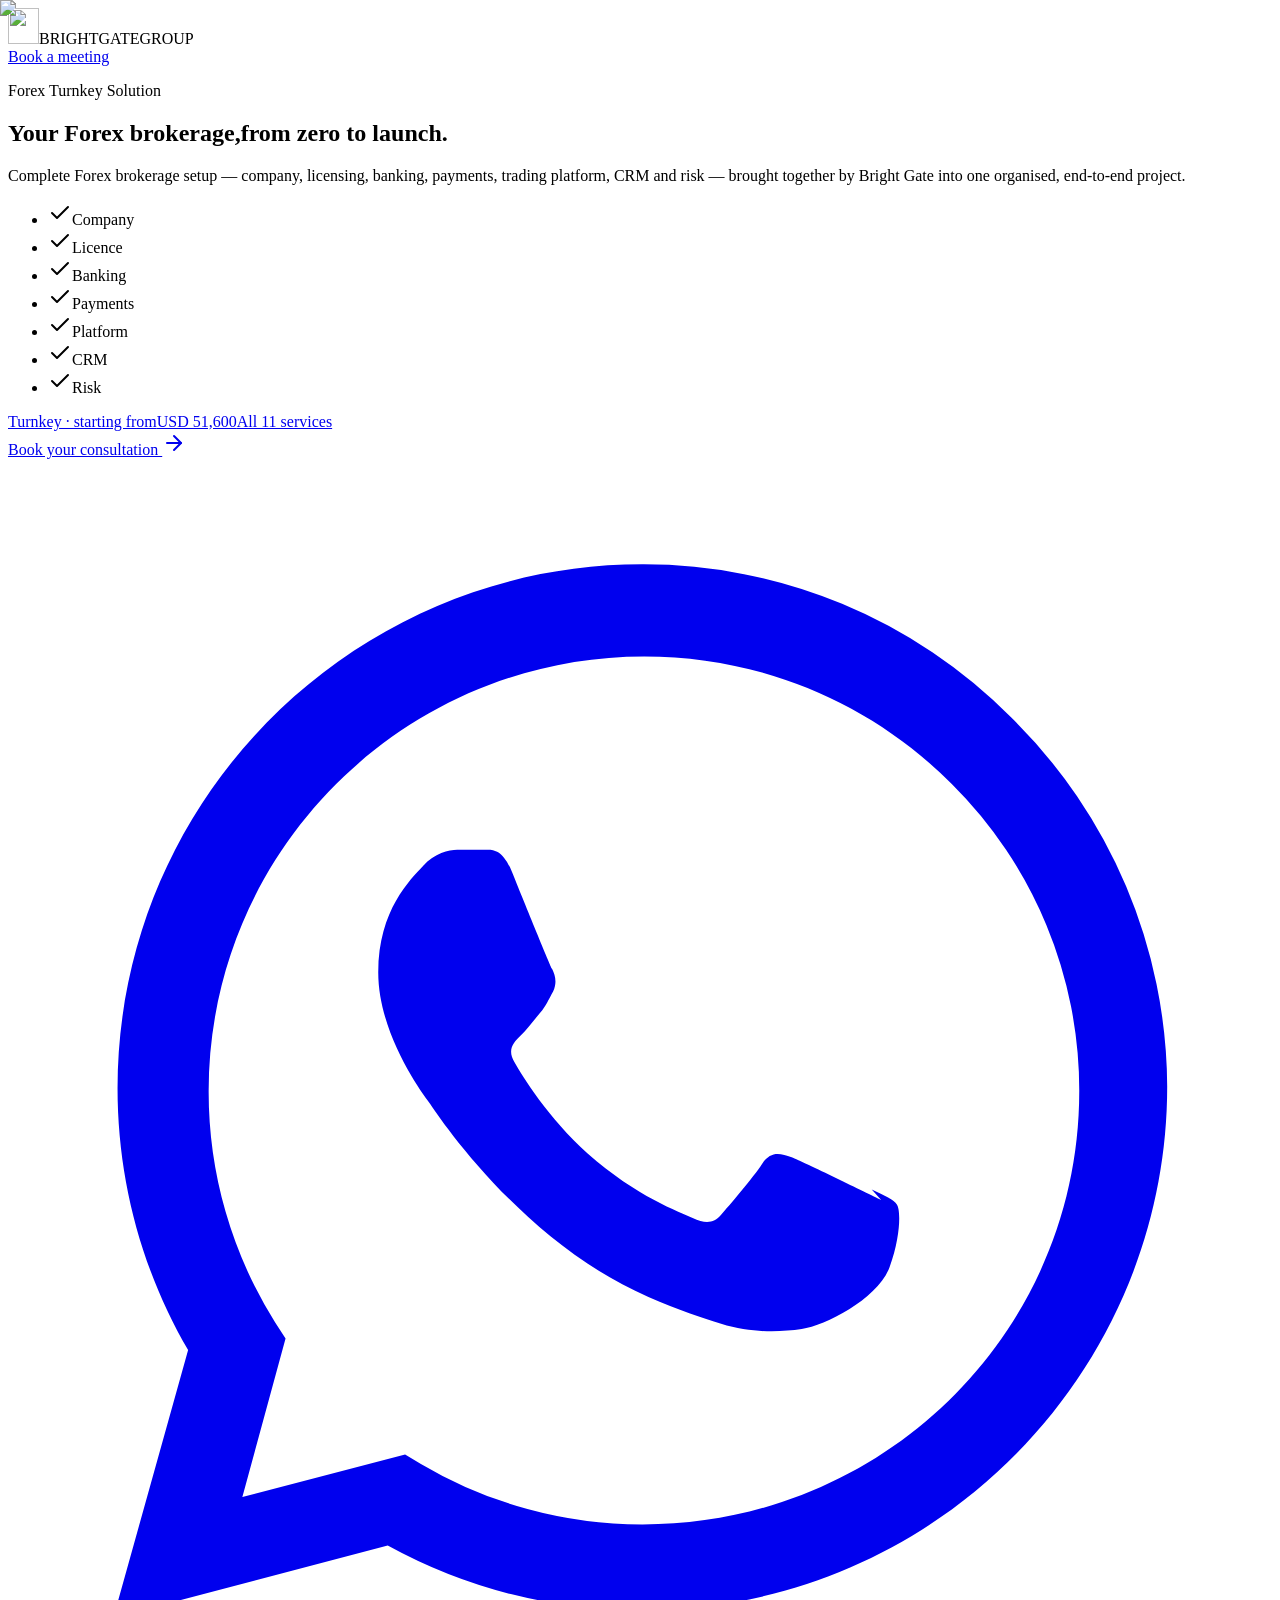
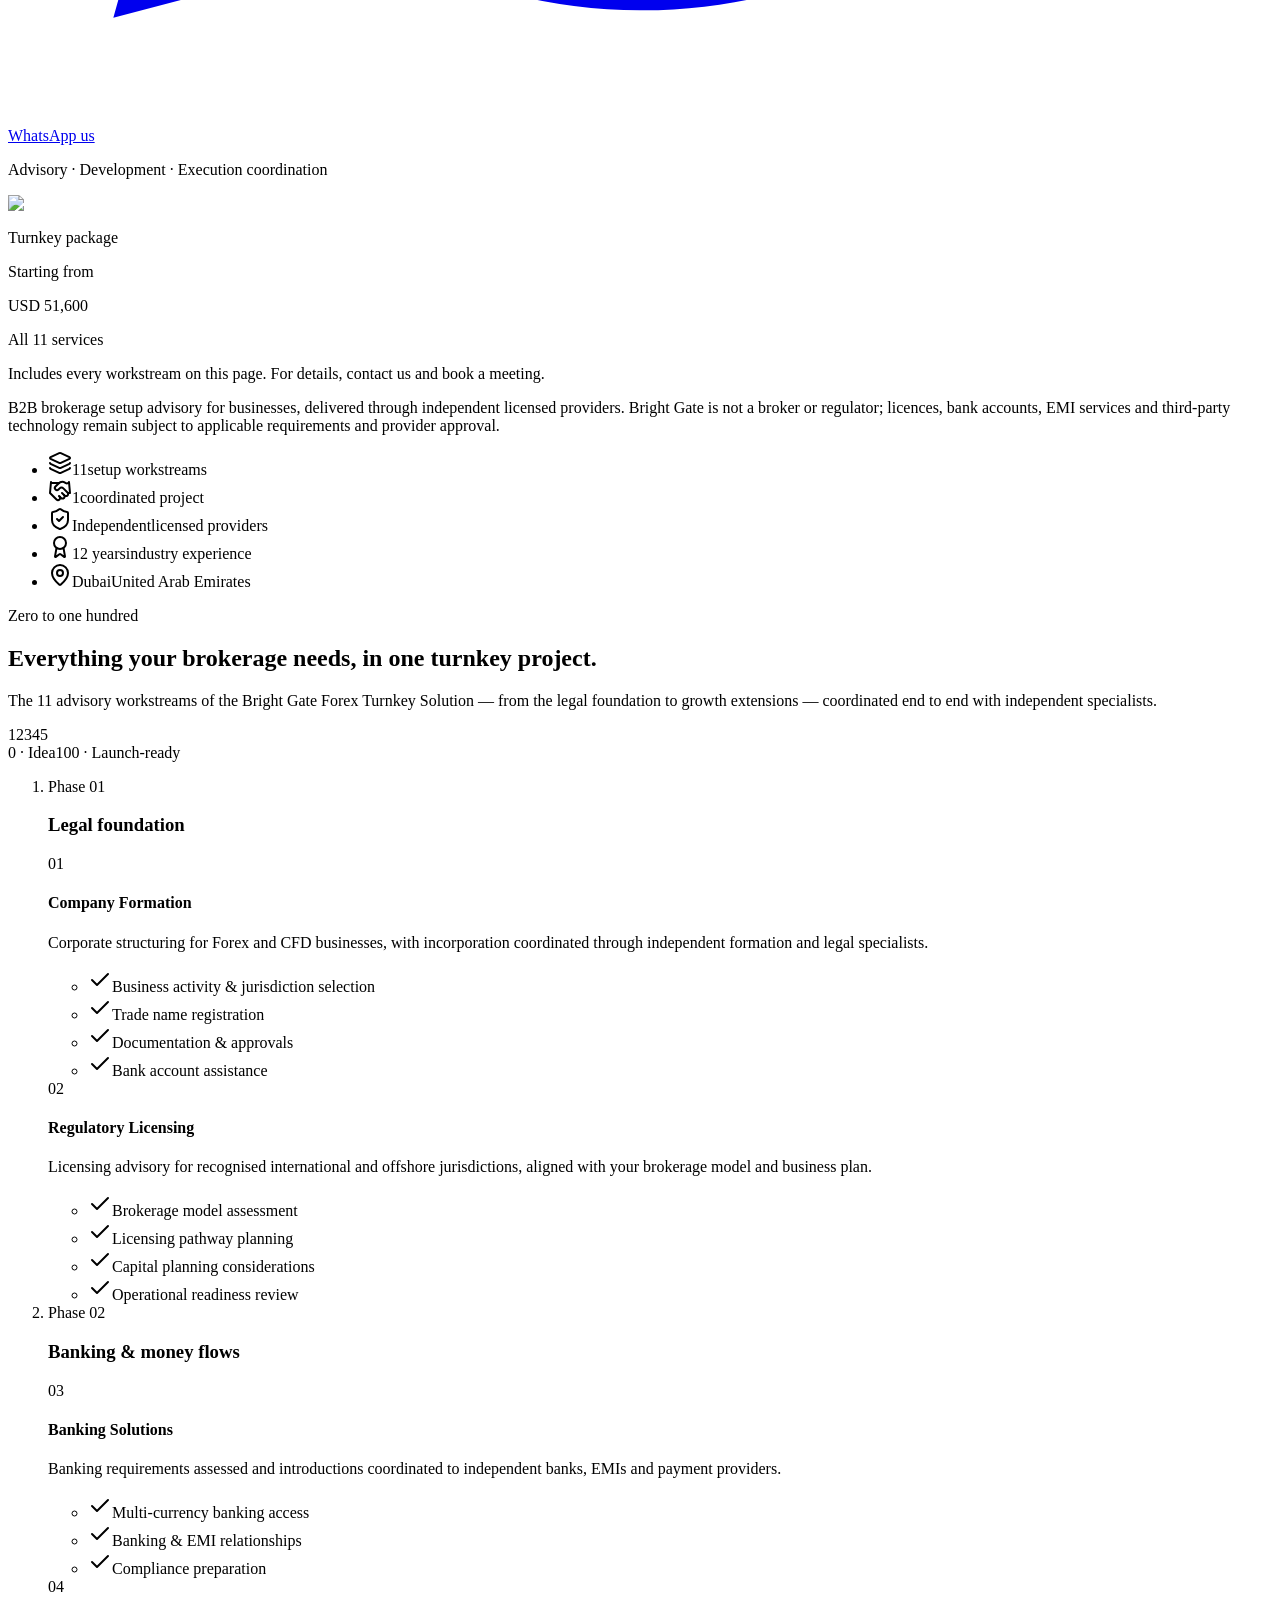
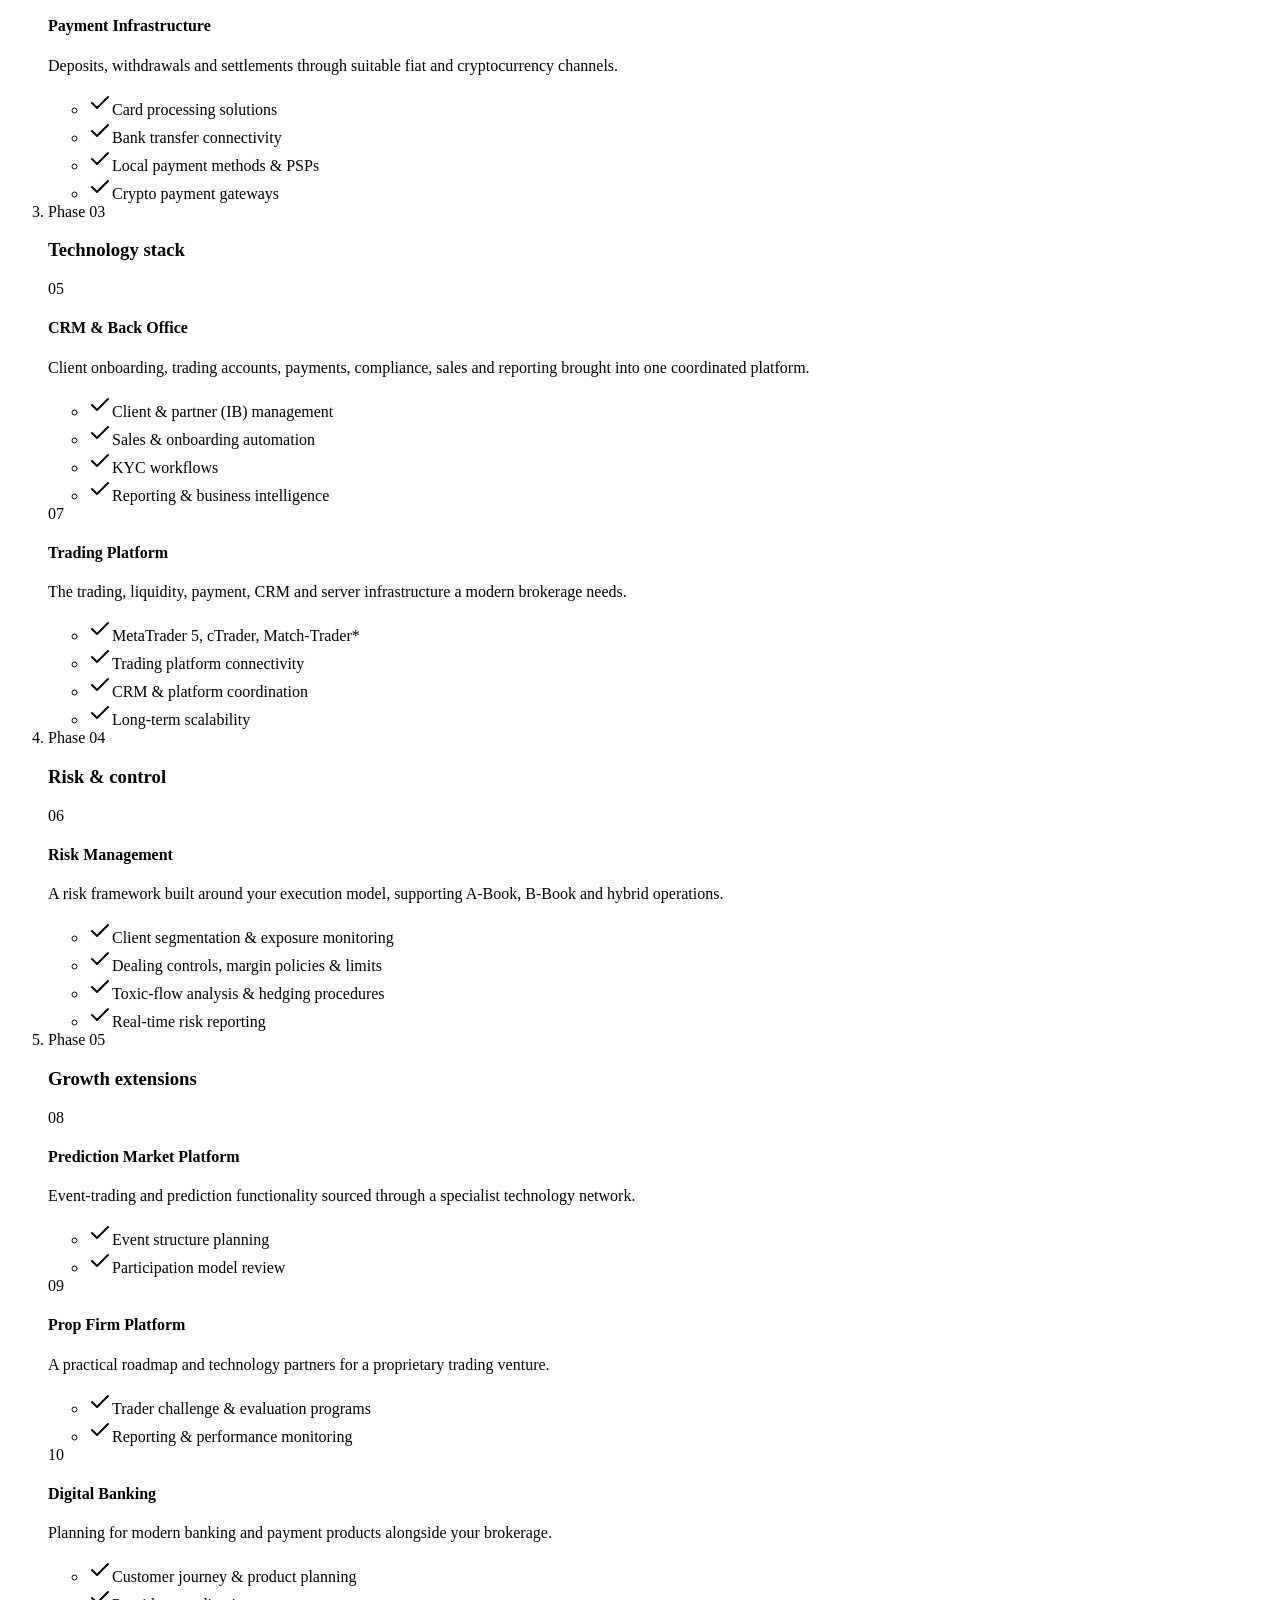
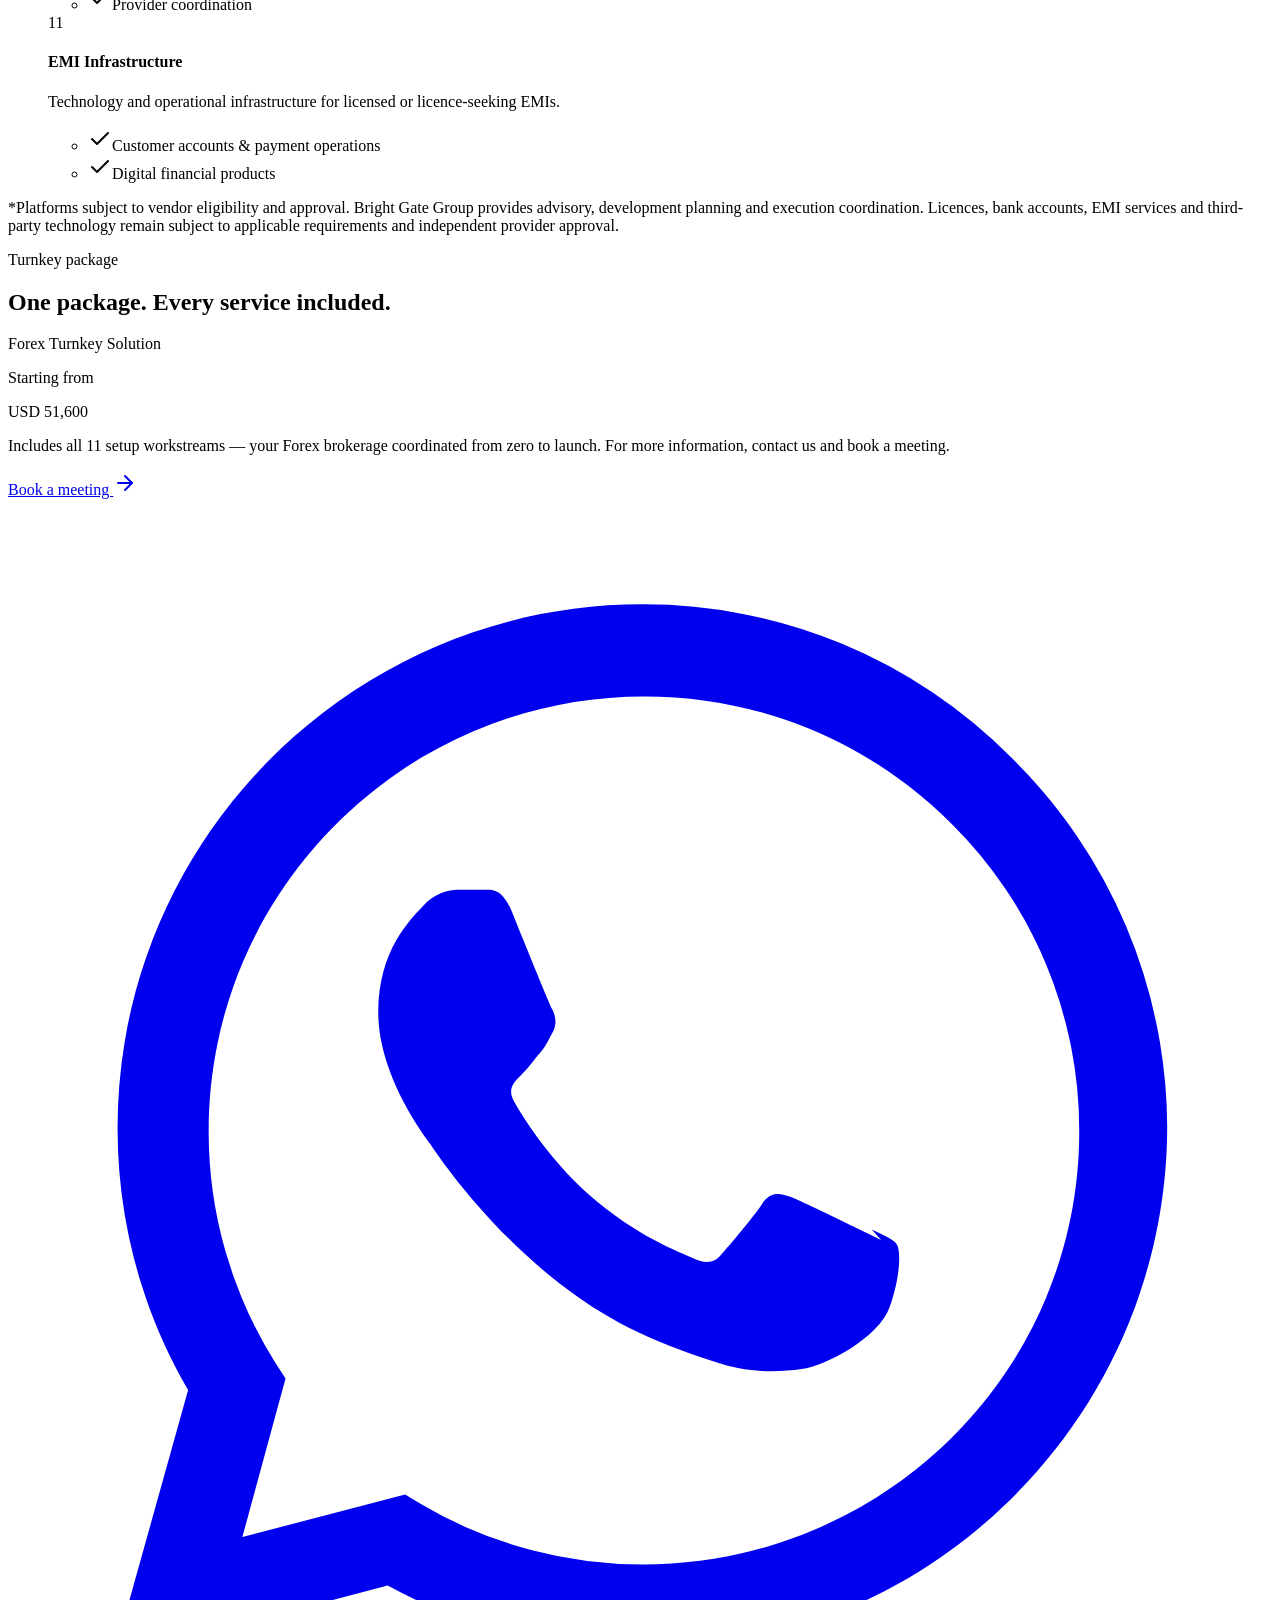
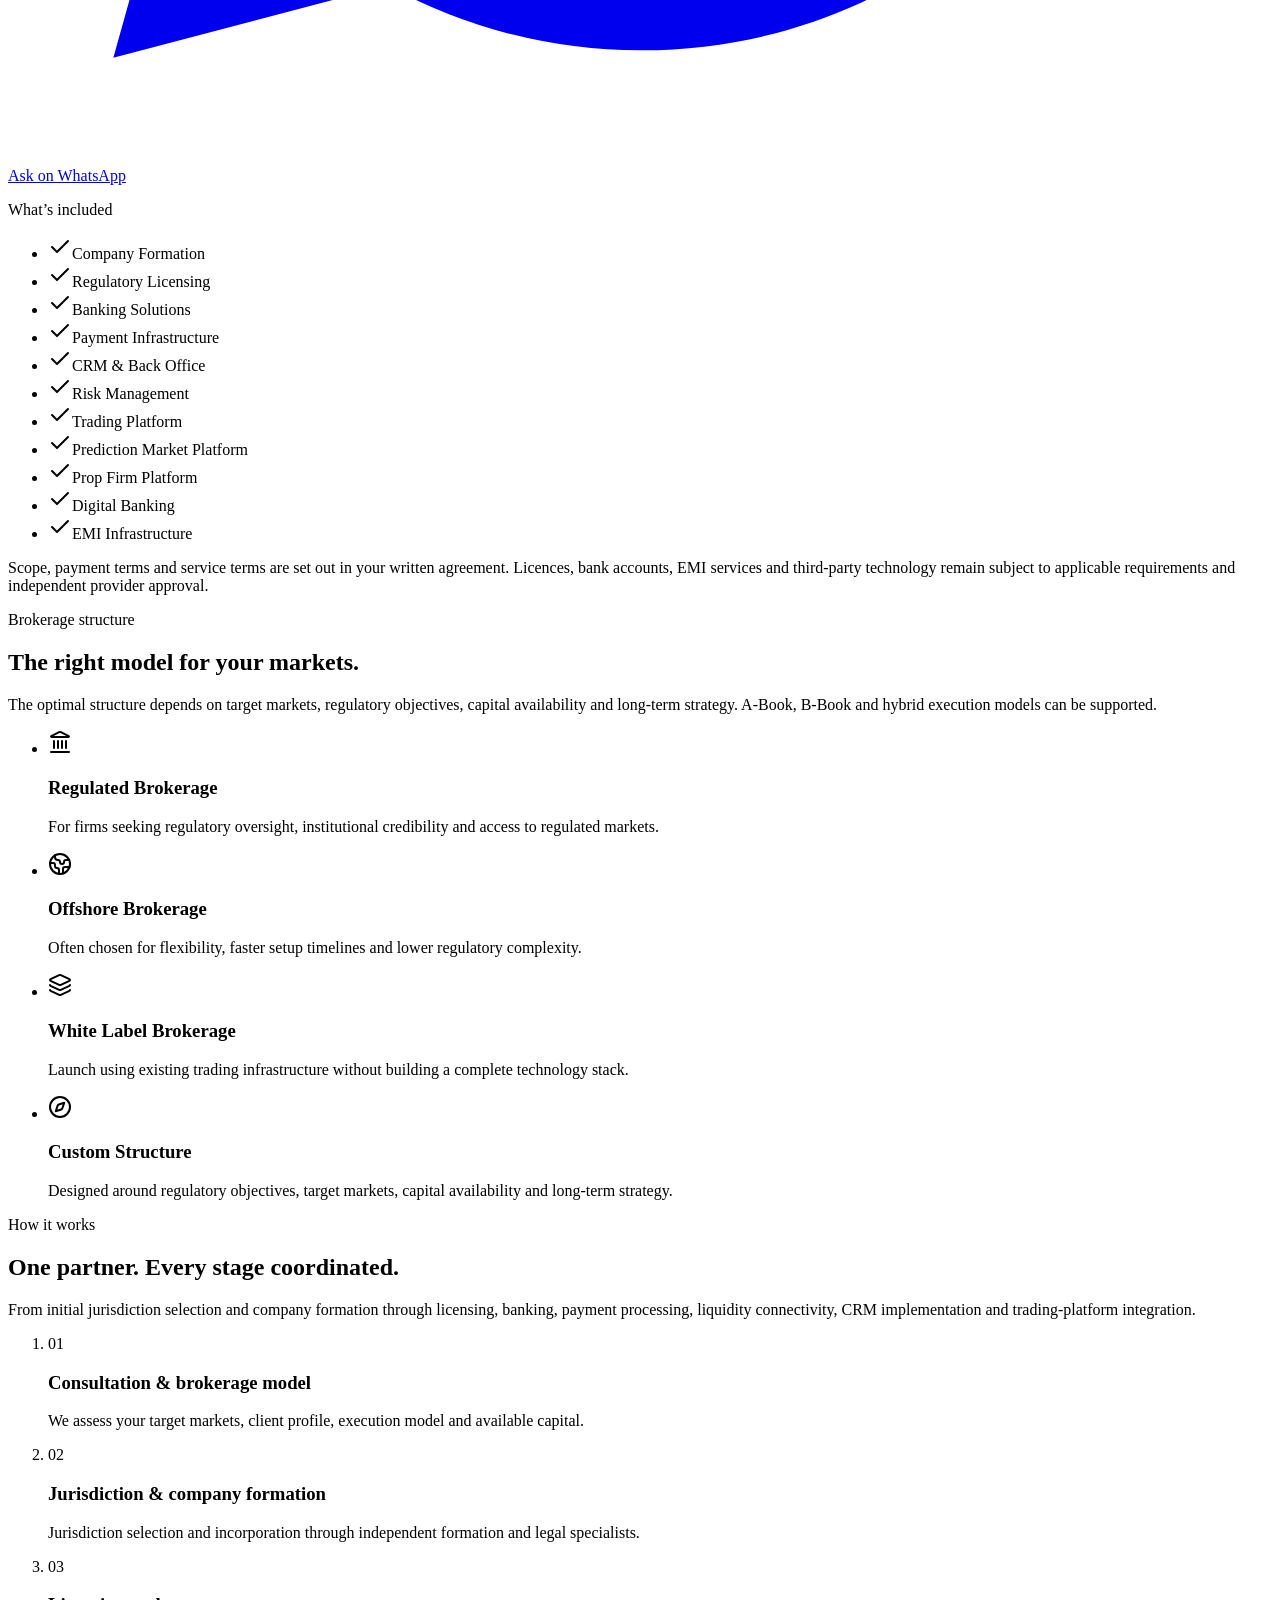
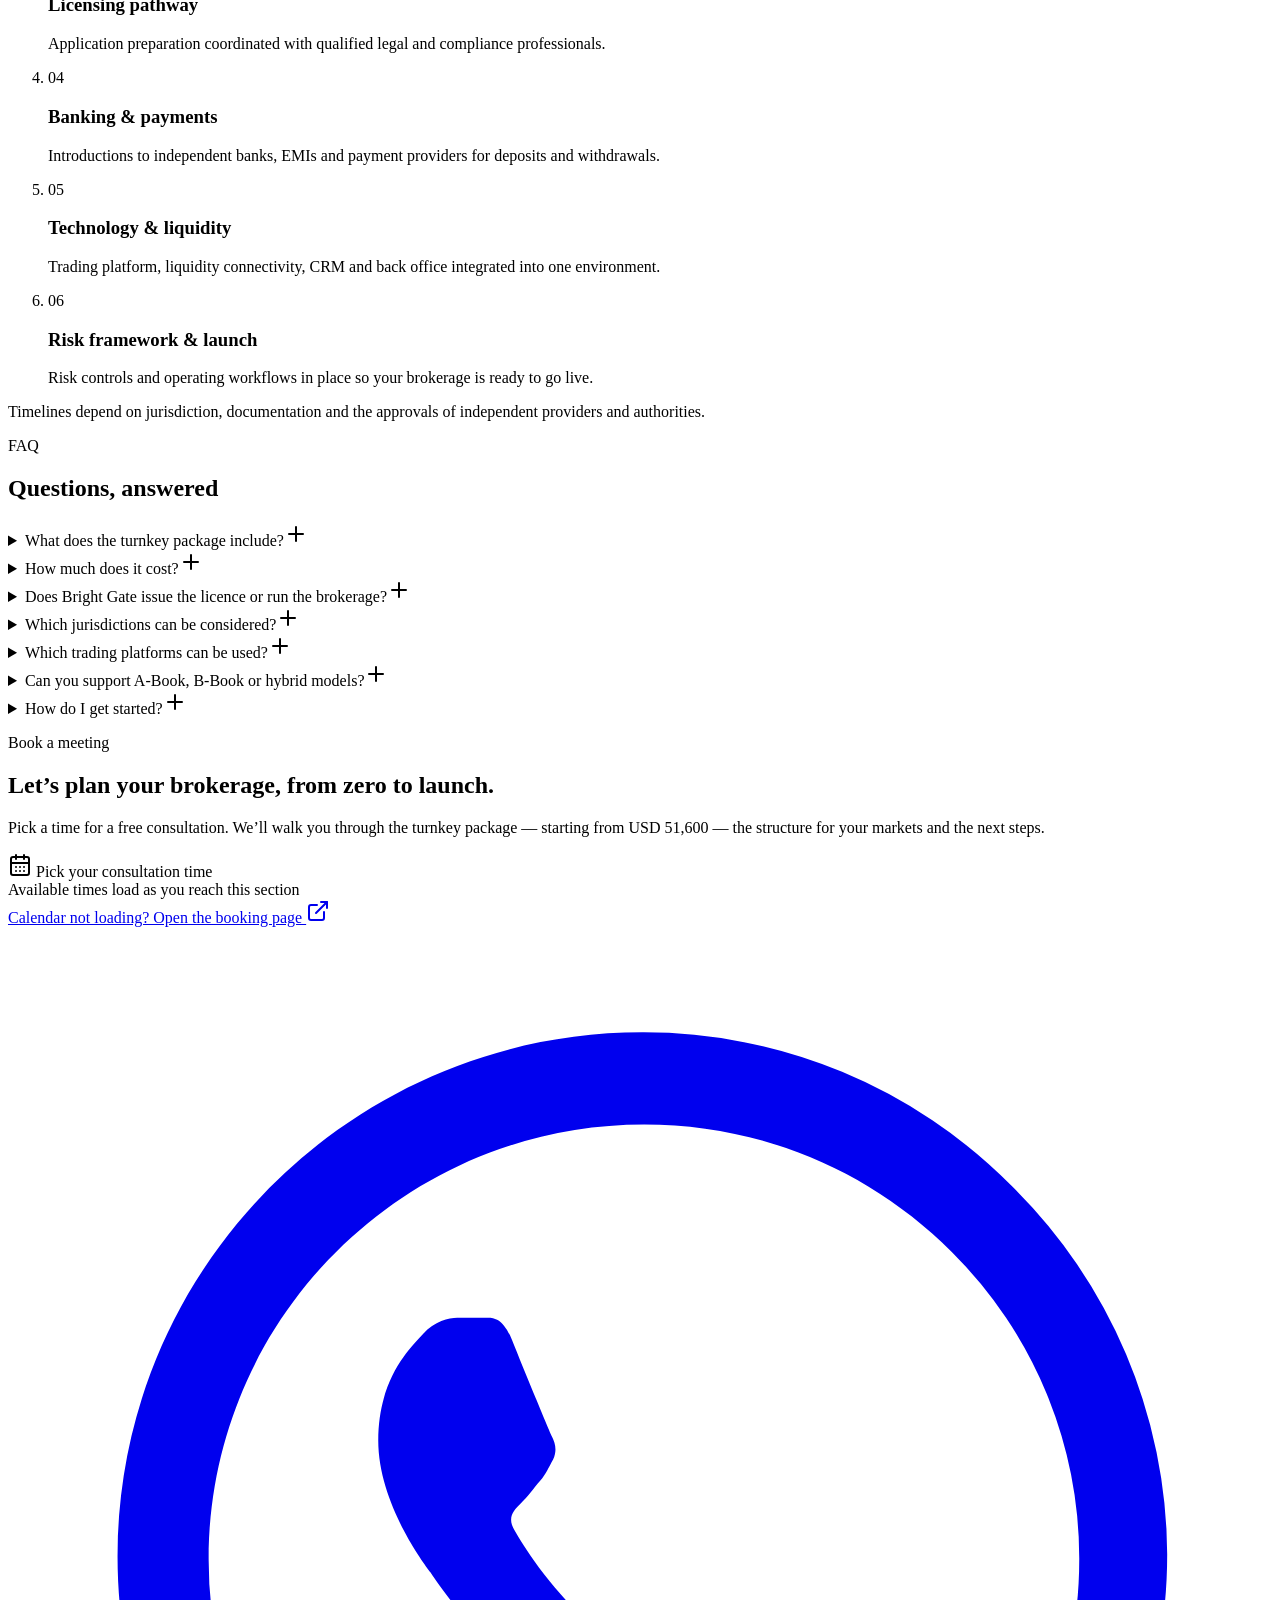
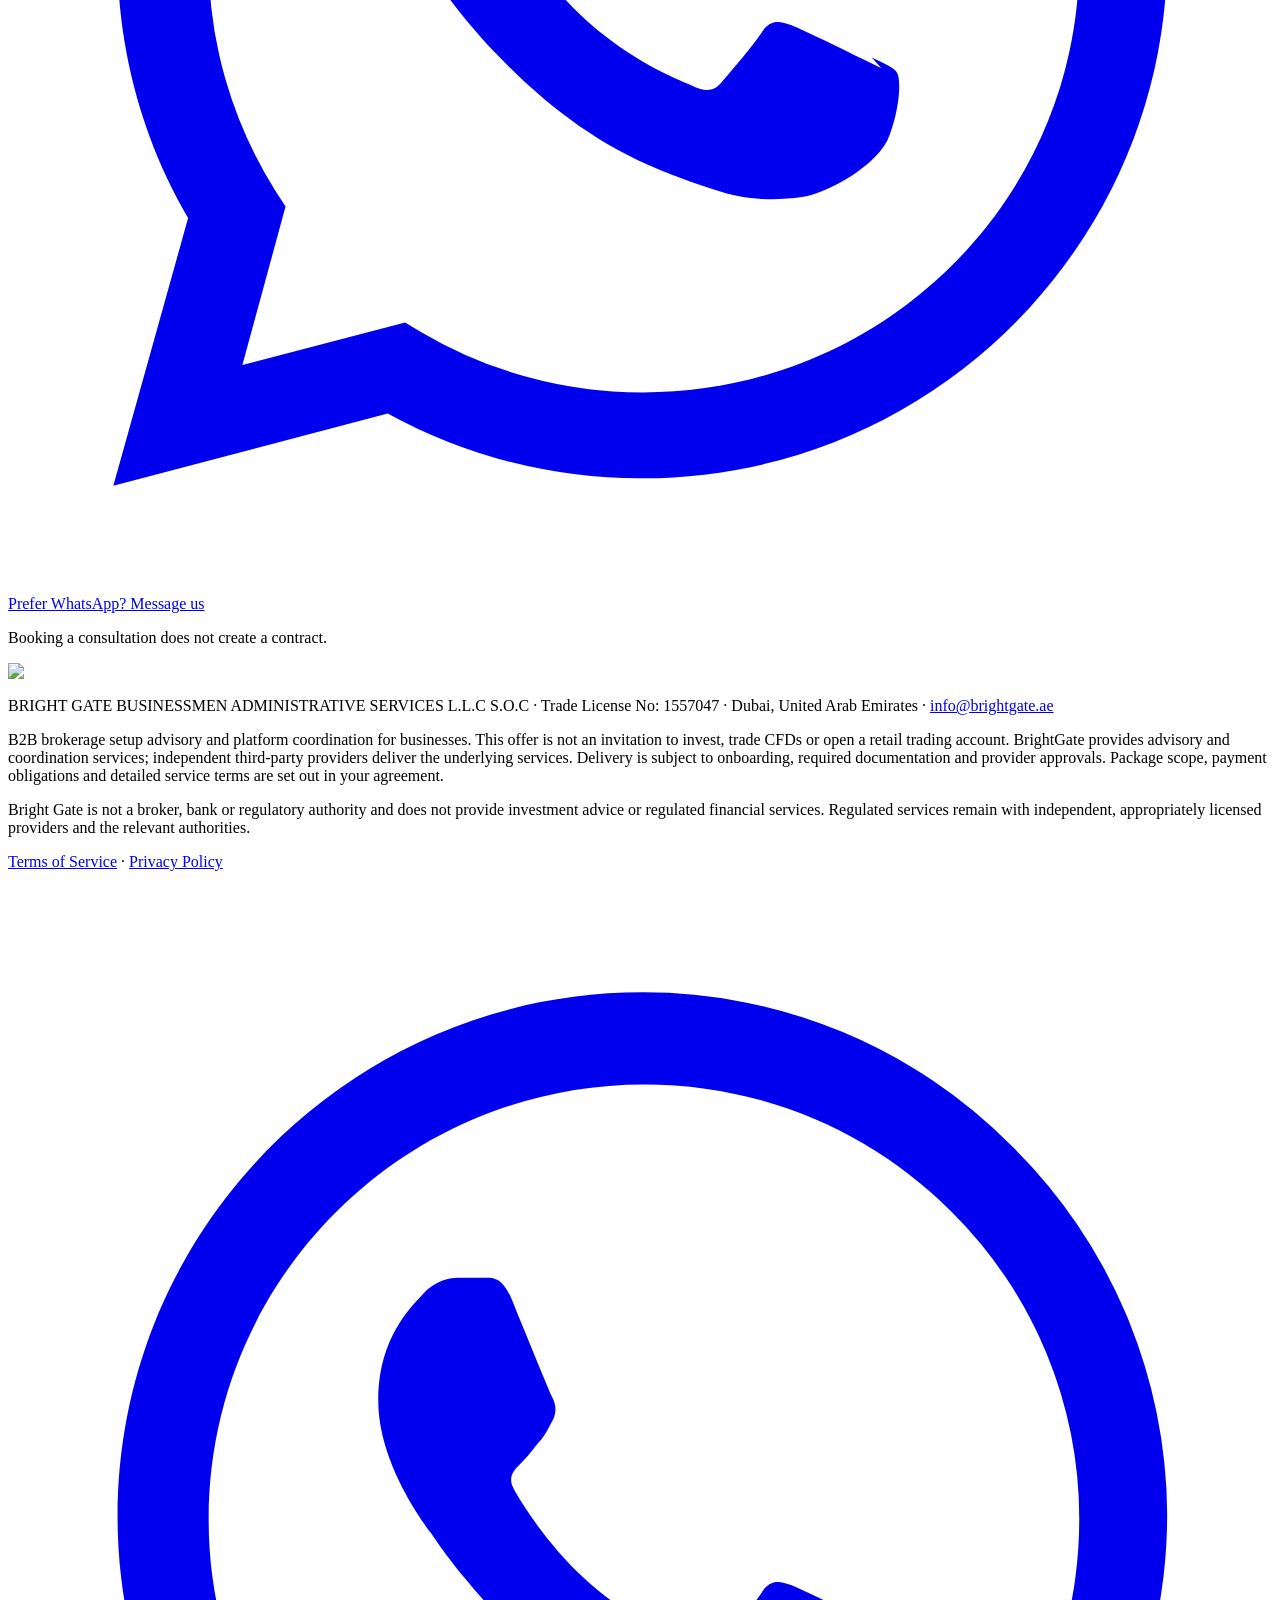
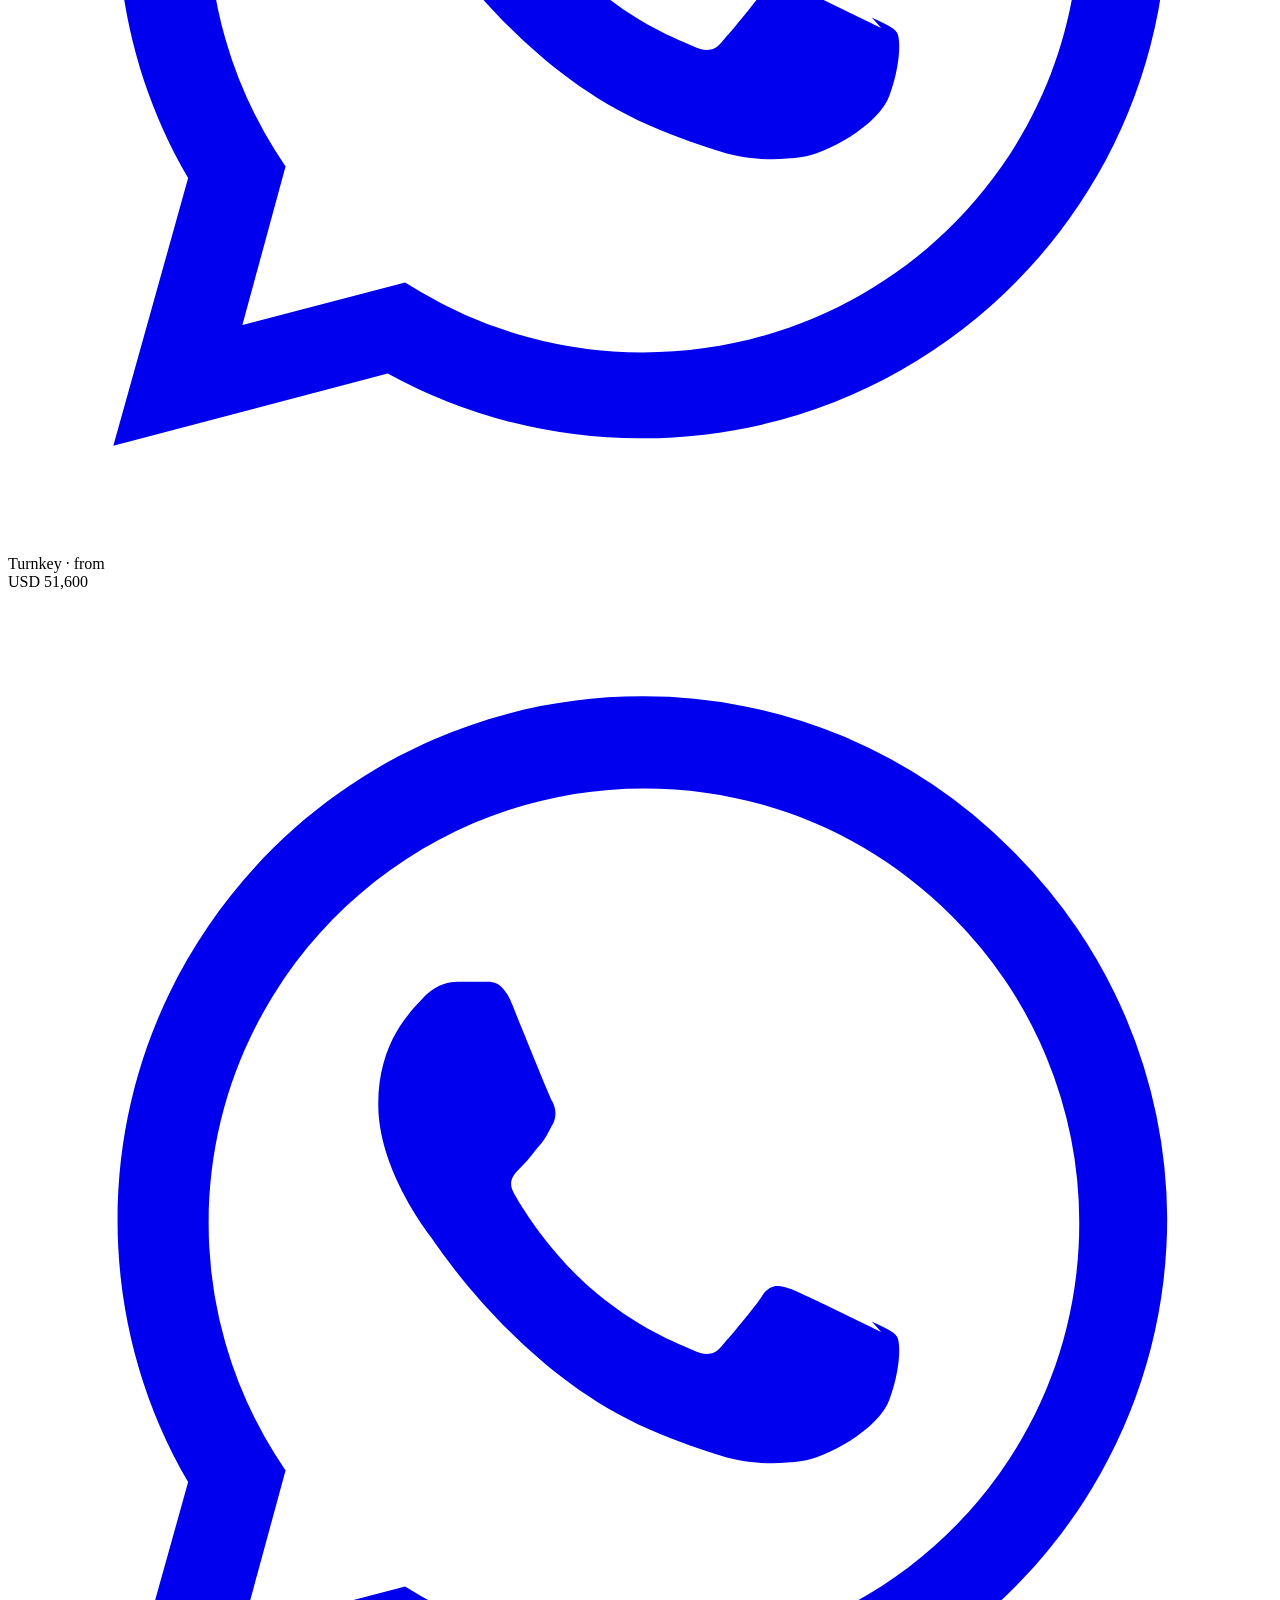
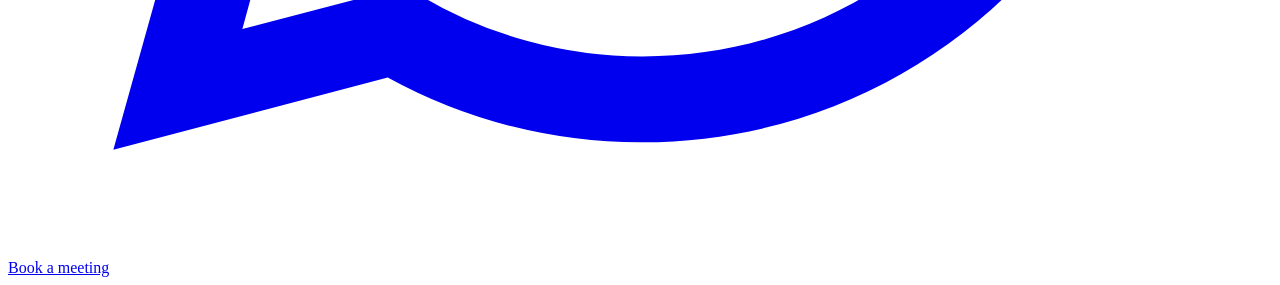
==== commit f41a35d8: "Add section imagery and publish standalone Turnkey landing page" ====
--- a/index.html
+++ b/index.html
@@ -1 +1 @@
-<!DOCTYPE html><!--9W76qJfUi_HNyvvffGQ07--><html lang="en" class="__variable_d8ebd1 __variable_349af4"><head><meta charSet="utf-8"/><meta name="viewport" content="width=device-width, initial-scale=1"/><link rel="preload" href="/_next/static/media/3dc379dc9b5dec12-s.p.woff2" as="font" crossorigin="" type="font/woff2"/><link rel="preload" href="/_next/static/media/e4af272ccee01ff0-s.p.woff2" as="font" crossorigin="" type="font/woff2"/><link rel="preload" as="image" href="/img/logo-mark-light.png"/><link rel="preload" as="image" href="/img/golden-bull-still.webp"/><link rel="stylesheet" href="/_next/static/css/4657dd62891deb17.css" data-precedence="next"/><link rel="preload" as="script" fetchPriority="low" href="/_next/static/chunks/webpack-b219d0eb5914cb3c.js"/><script src="/_next/static/chunks/4bd1b696-c023c6e3521b1417.js" async=""></script><script src="/_next/static/chunks/255-15b9cc804e0d9c7d.js" async=""></script><script src="/_next/static/chunks/main-app-e3b4db9c91c1518c.js" async=""></script><script src="/_next/static/chunks/app/layout-6f088588a5d27982.js" async=""></script><script src="/_next/static/chunks/876-ae2557618f118c09.js" async=""></script><script src="/_next/static/chunks/app/page-6a8442a1b5063c7f.js" async=""></script><meta name="next-size-adjust" content=""/><meta name="theme-color" content="#08142b"/><title>Forex Turnkey Solution — Launch Your Forex Brokerage End to End | Bright Gate Group</title><meta name="description" content="Everything to launch a Forex brokerage, from zero to launch: company formation, licensing, banking, payments, trading platform, CRM and risk — coordinated by Bright Gate. Starting from USD 51,600."/><meta name="robots" content="noindex, nofollow, nocache"/><meta name="googlebot" content="noindex, nofollow"/><meta property="og:title" content="Forex Turnkey Solution — From Zero to Launch"/><meta property="og:description" content="Every workstream to launch your Forex brokerage in one coordinated project. Starting from USD 51,600."/><meta property="og:site_name" content="Bright Gate Group"/><meta property="og:type" content="website"/><meta name="twitter:card" content="summary"/><meta name="twitter:title" content="Forex Turnkey Solution — From Zero to Launch"/><meta name="twitter:description" content="Every workstream to launch your Forex brokerage in one coordinated project. Starting from USD 51,600."/><link rel="icon" href="/favicon.ico"/><link rel="apple-touch-icon" href="/img/apple-icon.png"/><script>document.documentElement.classList.add('js')</script><script src="/_next/static/chunks/polyfills-42372ed130431b0a.js" noModule=""></script></head><body class="font-sans"><div hidden=""><!--$--><!--/$--></div><header class="absolute inset-x-0 top-0 z-20"><div class="mx-auto flex max-w-6xl items-center justify-between px-4 py-4 sm:px-6 sm:py-5"><div class="flex items-center gap-2.5"><img alt="" width="31" height="36" decoding="async" data-nimg="1" class="h-9 w-auto" style="color:transparent" src="/img/logo-mark-light.png"/><span class="font-display text-[15px] font-semibold leading-none tracking-[0.18em] text-white">BRIGHTGATE<span class="mt-1 block text-[9px] font-medium tracking-[0.5em] text-gold-300">GROUP</span></span></div><a href="#book" class="btn-line inline-flex min-h-10 items-center rounded-full px-4 text-[13px] font-semibold">Book a meeting</a></div></header><main><section class="navy-bg relative overflow-hidden px-4 pb-14 pt-24 text-white sm:px-6 sm:pb-20 sm:pt-28"><div class="gold-grid pointer-events-none absolute inset-0" aria-hidden="true"></div><div class="relative mx-auto grid max-w-6xl items-center gap-10 lg:grid-cols-[1.05fr_.95fr] lg:gap-8"><div class="text-center lg:text-left"><p class="inline-flex items-center gap-2 rounded-full border border-gold-400/30 bg-white/5 px-3.5 py-1.5 text-[11px] font-bold uppercase tracking-[0.2em] text-gold-300"><span class="h-1.5 w-1.5 rounded-full bg-gold-400" aria-hidden="true"></span>Forex Turnkey Solution</p><h1 class="mt-5 font-display text-[2.2rem] font-semibold leading-[1.06] tracking-tight min-[390px]:text-[2.5rem] sm:text-[3.4rem] lg:text-[3.9rem]">Your Forex brokerage,<span class="text-gold-grad block">from zero to launch.</span></h1><p class="mx-auto mt-5 max-w-xl text-[15.5px] leading-relaxed text-white/75 sm:text-[17px] lg:mx-0">Complete Forex brokerage setup — company, licensing, banking, payments, trading platform, CRM and risk — brought together by Bright Gate into one organised, end-to-end project.</p><ul class="mx-auto mt-6 flex max-w-xl flex-wrap justify-center gap-1.5 lg:mx-0 lg:justify-start" aria-label="Included in the turnkey setup"><li class="inline-flex items-center gap-1 rounded-full border border-white/12 bg-white/[0.04] px-2.5 py-1 text-[12px] text-white/80"><svg xmlns="http://www.w3.org/2000/svg" width="24" height="24" viewBox="0 0 24 24" fill="none" stroke="currentColor" stroke-width="2" stroke-linecap="round" stroke-linejoin="round" class="lucide lucide-check h-3 w-3 text-gold-400" aria-hidden="true"><path d="M20 6 9 17l-5-5"></path></svg>Company</li><li class="inline-flex items-center gap-1 rounded-full border border-white/12 bg-white/[0.04] px-2.5 py-1 text-[12px] text-white/80"><svg xmlns="http://www.w3.org/2000/svg" width="24" height="24" viewBox="0 0 24 24" fill="none" stroke="currentColor" stroke-width="2" stroke-linecap="round" stroke-linejoin="round" class="lucide lucide-check h-3 w-3 text-gold-400" aria-hidden="true"><path d="M20 6 9 17l-5-5"></path></svg>Licence</li><li class="inline-flex items-center gap-1 rounded-full border border-white/12 bg-white/[0.04] px-2.5 py-1 text-[12px] text-white/80"><svg xmlns="http://www.w3.org/2000/svg" width="24" height="24" viewBox="0 0 24 24" fill="none" stroke="currentColor" stroke-width="2" stroke-linecap="round" stroke-linejoin="round" class="lucide lucide-check h-3 w-3 text-gold-400" aria-hidden="true"><path d="M20 6 9 17l-5-5"></path></svg>Banking</li><li class="inline-flex items-center gap-1 rounded-full border border-white/12 bg-white/[0.04] px-2.5 py-1 text-[12px] text-white/80"><svg xmlns="http://www.w3.org/2000/svg" width="24" height="24" viewBox="0 0 24 24" fill="none" stroke="currentColor" stroke-width="2" stroke-linecap="round" stroke-linejoin="round" class="lucide lucide-check h-3 w-3 text-gold-400" aria-hidden="true"><path d="M20 6 9 17l-5-5"></path></svg>Payments</li><li class="inline-flex items-center gap-1 rounded-full border border-white/12 bg-white/[0.04] px-2.5 py-1 text-[12px] text-white/80"><svg xmlns="http://www.w3.org/2000/svg" width="24" height="24" viewBox="0 0 24 24" fill="none" stroke="currentColor" stroke-width="2" stroke-linecap="round" stroke-linejoin="round" class="lucide lucide-check h-3 w-3 text-gold-400" aria-hidden="true"><path d="M20 6 9 17l-5-5"></path></svg>Platform</li><li class="inline-flex items-center gap-1 rounded-full border border-white/12 bg-white/[0.04] px-2.5 py-1 text-[12px] text-white/80"><svg xmlns="http://www.w3.org/2000/svg" width="24" height="24" viewBox="0 0 24 24" fill="none" stroke="currentColor" stroke-width="2" stroke-linecap="round" stroke-linejoin="round" class="lucide lucide-check h-3 w-3 text-gold-400" aria-hidden="true"><path d="M20 6 9 17l-5-5"></path></svg>CRM</li><li class="inline-flex items-center gap-1 rounded-full border border-white/12 bg-white/[0.04] px-2.5 py-1 text-[12px] text-white/80"><svg xmlns="http://www.w3.org/2000/svg" width="24" height="24" viewBox="0 0 24 24" fill="none" stroke="currentColor" stroke-width="2" stroke-linecap="round" stroke-linejoin="round" class="lucide lucide-check h-3 w-3 text-gold-400" aria-hidden="true"><path d="M20 6 9 17l-5-5"></path></svg>Risk</li></ul><a href="#pricing" class="mx-auto mt-6 flex max-w-xs items-center justify-between gap-3 rounded-2xl border border-gold-400/35 bg-white/[0.05] px-4 py-3 text-left lg:hidden"><span class="leading-tight"><span class="block text-[11px] font-semibold uppercase tracking-[0.16em] text-gold-300">Turnkey · starting from</span><span class="mt-0.5 block font-display text-[22px] font-bold text-white">USD 51,600</span></span><span class="shrink-0 rounded-full bg-gold-400/15 px-2.5 py-1 text-[11px] font-bold text-gold-200 ring-1 ring-gold-400/40">All 11 services</span></a><div class="mt-6 lg:mt-8 flex flex-col items-center gap-3 sm:flex-row sm:justify-center lg:justify-start"><a href="#book" class="btn-gold inline-flex min-h-14 w-full max-w-xs items-center justify-center gap-2 rounded-full px-7 text-[16px] font-semibold sm:w-auto">Book your consultation <svg xmlns="http://www.w3.org/2000/svg" width="24" height="24" viewBox="0 0 24 24" fill="none" stroke="currentColor" stroke-width="2" stroke-linecap="round" stroke-linejoin="round" class="lucide lucide-arrow-right h-4.5 w-4.5" aria-hidden="true"><path d="M5 12h14"></path><path d="m12 5 7 7-7 7"></path></svg></a><a href="https://wa.me/971557736793?text=Hi%2C%20I%27d%20like%20to%20launch%20a%20turnkey%20Forex%20brokerage" target="_blank" rel="noopener noreferrer" class="btn-line inline-flex min-h-14 w-full max-w-xs items-center justify-center gap-2 rounded-full px-6 text-[15px] font-semibold sm:w-auto"><svg viewBox="0 0 24 24" class="h-5 w-5 text-[#25D366]" fill="currentColor" aria-hidden="true"><path d="M19.05 4.91A9.82 9.82 0 0 0 12.04 2C6.55 2 2.08 6.46 2.08 11.95c0 1.75.46 3.46 1.34 4.97L2 22l5.21-1.37a9.93 9.93 0 0 0 4.83 1.23h.01c5.49 0 9.96-4.46 9.96-9.95a9.88 9.88 0 0 0-2.96-7Zm-7 15.32h-.01a8.25 8.25 0 0 1-4.2-1.15l-.3-.18-3.09.81.82-3.01-.2-.31a8.22 8.22 0 0 1-1.26-4.39c0-4.55 3.71-8.25 8.27-8.25 2.21 0 4.28.86 5.84 2.42a8.2 8.2 0 0 1 2.42 5.84c0 4.56-3.71 8.22-8.29 8.22Zm4.53-6.16c-.25-.12-1.47-.72-1.7-.81-.23-.08-.39-.12-.56.12-.16.25-.64.81-.78.97-.14.16-.29.18-.54.06-.25-.12-1.05-.39-2-1.23-.74-.66-1.24-1.47-1.38-1.72-.15-.25-.02-.38.11-.51.12-.11.25-.29.37-.43.12-.14.16-.25.25-.41.08-.17.04-.31-.02-.43-.06-.12-.56-1.34-.76-1.84-.2-.48-.4-.42-.56-.42h-.48c-.16 0-.43.06-.65.31-.23.25-.85.83-.85 2.02 0 1.19.87 2.34.99 2.5.12.17 1.71 2.61 4.14 3.66.58.25 1.03.4 1.38.51.58.18 1.11.16 1.53.1.47-.07 1.47-.6 1.67-1.18.21-.58.21-1.07.14-1.18-.06-.1-.23-.17-.48-.29Z"></path></svg> WhatsApp us</a></div><p class="mt-5 text-[11px] font-semibold uppercase tracking-[0.24em] text-white/45">Advisory · Development · Execution coordination</p></div><div class="relative mx-auto w-full max-w-[520px]"><div class="pointer-events-none absolute inset-x-8 top-6 aspect-square rounded-full bg-gold-400/15 blur-3xl" aria-hidden="true"></div><img alt="Golden bull on a marble podium with a world map and market chart — Bright Gate Forex turnkey setup" width="900" height="600" decoding="async" data-nimg="1" class="float-slow relative h-auto w-full" style="color:transparent" src="/img/golden-bull-still.webp"/><div class="medallion hairline relative -mt-10 rounded-[26px] p-5 text-left sm:mx-6 sm:-mt-14 sm:p-6"><div class="flex items-start justify-between gap-3"><div><p class="text-[11px] font-bold uppercase tracking-[0.2em] text-gold-300">Turnkey package</p><p class="mt-1 text-[13px] text-white/60">Starting from</p><p class="font-display text-[2.3rem] font-bold leading-none tracking-tight text-white min-[390px]:text-[2.6rem]"><span class="text-gold-grad">USD 51,600</span></p></div><span class="shrink-0 rounded-full bg-gold-400/15 px-2.5 py-1 text-[11px] font-bold text-gold-200 ring-1 ring-gold-400/40">All 11 services</span></div><div class="gold-rule my-4"></div><p class="text-[13px] leading-relaxed text-white/70">Includes every workstream on this page. For details, contact us and book a meeting.</p></div></div></div><p class="relative mx-auto mt-10 max-w-3xl text-center text-[11.5px] leading-relaxed text-white/55">B2B brokerage setup advisory for businesses, delivered through independent licensed providers. Bright Gate is not a broker or regulator; licences, bank accounts, EMI services and third-party technology remain subject to applicable requirements and provider approval.</p></section><section aria-label="At a glance" class="border-y border-gold-500/20 bg-navy-950 px-4 py-6 text-white sm:px-6"><ul class="mx-auto grid max-w-6xl grid-cols-2 gap-x-4 gap-y-5 sm:grid-cols-3 lg:grid-cols-5"><li class="flex items-center gap-3 "><span class="grid h-10 w-10 shrink-0 place-items-center rounded-xl bg-gold-400/10 text-gold-300 ring-1 ring-gold-400/25"><svg xmlns="http://www.w3.org/2000/svg" width="24" height="24" viewBox="0 0 24 24" fill="none" stroke="currentColor" stroke-width="2" stroke-linecap="round" stroke-linejoin="round" class="lucide lucide-layers h-5 w-5" aria-hidden="true"><path d="M12.83 2.18a2 2 0 0 0-1.66 0L2.6 6.08a1 1 0 0 0 0 1.83l8.58 3.91a2 2 0 0 0 1.66 0l8.58-3.9a1 1 0 0 0 0-1.83z"></path><path d="M2 12a1 1 0 0 0 .58.91l8.6 3.91a2 2 0 0 0 1.65 0l8.58-3.9A1 1 0 0 0 22 12"></path><path d="M2 17a1 1 0 0 0 .58.91l8.6 3.91a2 2 0 0 0 1.65 0l8.58-3.9A1 1 0 0 0 22 17"></path></svg></span><span class="leading-tight"><span class="block font-display text-[15px] font-semibold">11</span><span class="block text-[12px] text-white/55">setup workstreams</span></span></li><li class="flex items-center gap-3 "><span class="grid h-10 w-10 shrink-0 place-items-center rounded-xl bg-gold-400/10 text-gold-300 ring-1 ring-gold-400/25"><svg xmlns="http://www.w3.org/2000/svg" width="24" height="24" viewBox="0 0 24 24" fill="none" stroke="currentColor" stroke-width="2" stroke-linecap="round" stroke-linejoin="round" class="lucide lucide-handshake h-5 w-5" aria-hidden="true"><path d="m11 17 2 2a1 1 0 1 0 3-3"></path><path d="m14 14 2.5 2.5a1 1 0 1 0 3-3l-3.88-3.88a3 3 0 0 0-4.24 0l-.88.88a1 1 0 1 1-3-3l2.81-2.81a5.79 5.79 0 0 1 7.06-.87l.47.28a2 2 0 0 0 1.42.25L21 4"></path><path d="m21 3 1 11h-2"></path><path d="M3 3 2 14l6.5 6.5a1 1 0 1 0 3-3"></path><path d="M3 4h8"></path></svg></span><span class="leading-tight"><span class="block font-display text-[15px] font-semibold">1</span><span class="block text-[12px] text-white/55">coordinated project</span></span></li><li class="flex items-center gap-3 "><span class="grid h-10 w-10 shrink-0 place-items-center rounded-xl bg-gold-400/10 text-gold-300 ring-1 ring-gold-400/25"><svg xmlns="http://www.w3.org/2000/svg" width="24" height="24" viewBox="0 0 24 24" fill="none" stroke="currentColor" stroke-width="2" stroke-linecap="round" stroke-linejoin="round" class="lucide lucide-shield-check h-5 w-5" aria-hidden="true"><path d="M20 13c0 5-3.5 7.5-7.66 8.95a1 1 0 0 1-.67-.01C7.5 20.5 4 18 4 13V6a1 1 0 0 1 1-1c2 0 4.5-1.2 6.24-2.72a1.17 1.17 0 0 1 1.52 0C14.51 3.81 17 5 19 5a1 1 0 0 1 1 1z"></path><path d="m9 12 2 2 4-4"></path></svg></span><span class="leading-tight"><span class="block font-display text-[15px] font-semibold">Independent</span><span class="block text-[12px] text-white/55">licensed providers</span></span></li><li class="flex items-center gap-3 "><span class="grid h-10 w-10 shrink-0 place-items-center rounded-xl bg-gold-400/10 text-gold-300 ring-1 ring-gold-400/25"><svg xmlns="http://www.w3.org/2000/svg" width="24" height="24" viewBox="0 0 24 24" fill="none" stroke="currentColor" stroke-width="2" stroke-linecap="round" stroke-linejoin="round" class="lucide lucide-award h-5 w-5" aria-hidden="true"><path d="m15.477 12.89 1.515 8.526a.5.5 0 0 1-.81.47l-3.58-2.687a1 1 0 0 0-1.197 0l-3.586 2.686a.5.5 0 0 1-.81-.469l1.514-8.526"></path><circle cx="12" cy="8" r="6"></circle></svg></span><span class="leading-tight"><span class="block font-display text-[15px] font-semibold">12 years</span><span class="block text-[12px] text-white/55">industry experience</span></span></li><li class="flex items-center gap-3 col-span-2 justify-center sm:col-span-1 sm:justify-start"><span class="grid h-10 w-10 shrink-0 place-items-center rounded-xl bg-gold-400/10 text-gold-300 ring-1 ring-gold-400/25"><svg xmlns="http://www.w3.org/2000/svg" width="24" height="24" viewBox="0 0 24 24" fill="none" stroke="currentColor" stroke-width="2" stroke-linecap="round" stroke-linejoin="round" class="lucide lucide-map-pin h-5 w-5" aria-hidden="true"><path d="M20 10c0 4.993-5.539 10.193-7.399 11.799a1 1 0 0 1-1.202 0C9.539 20.193 4 14.993 4 10a8 8 0 0 1 16 0"></path><circle cx="12" cy="10" r="3"></circle></svg></span><span class="leading-tight"><span class="block font-display text-[15px] font-semibold">Dubai</span><span class="block text-[12px] text-white/55">United Arab Emirates</span></span></li></ul></section><section id="workstreams" class="bg-pearl scroll-mt-4 px-4 py-16 sm:px-6 sm:py-24"><div class="mx-auto max-w-6xl"><div class="reveal mx-auto max-w-2xl text-center"><p class="text-[11px] font-bold uppercase tracking-[0.22em] text-gold-700">Zero to one hundred</p><h2 class="mt-3 font-display text-[1.75rem] font-semibold leading-[1.15] tracking-tight sm:text-[2.6rem] text-navy-900">Everything your brokerage needs, <span class="text-gold-700">in one turnkey project.</span></h2><p class="mt-4 text-[15px] leading-relaxed sm:text-[16px] text-mute">The 11 advisory workstreams of the Bright Gate Forex Turnkey Solution — from the legal foundation to growth extensions — coordinated end to end with independent specialists.</p></div><div class="mt-10 sm:mt-14"><div class="reveal mx-auto mb-10 max-w-4xl" aria-hidden="true"><div class="relative h-2 rounded-full bg-navy-100"><div class="track-fill absolute inset-y-0 left-0 w-full rounded-full"></div><span class="absolute top-1/2 grid h-6 w-6 -translate-x-1/2 -translate-y-1/2 place-items-center rounded-full bg-navy-900 text-[9px] font-bold text-gold-300 ring-2 ring-gold-400" style="left:4%">1</span><span class="absolute top-1/2 grid h-6 w-6 -translate-x-1/2 -translate-y-1/2 place-items-center rounded-full bg-navy-900 text-[9px] font-bold text-gold-300 ring-2 ring-gold-400" style="left:27%">2</span><span class="absolute top-1/2 grid h-6 w-6 -translate-x-1/2 -translate-y-1/2 place-items-center rounded-full bg-navy-900 text-[9px] font-bold text-gold-300 ring-2 ring-gold-400" style="left:50%">3</span><span class="absolute top-1/2 grid h-6 w-6 -translate-x-1/2 -translate-y-1/2 place-items-center rounded-full bg-navy-900 text-[9px] font-bold text-gold-300 ring-2 ring-gold-400" style="left:73%">4</span><span class="absolute top-1/2 grid h-6 w-6 -translate-x-1/2 -translate-y-1/2 place-items-center rounded-full bg-navy-900 text-[9px] font-bold text-gold-300 ring-2 ring-gold-400" style="left:96%">5</span></div><div class="mt-3 flex justify-between text-[11px] font-bold uppercase tracking-[0.18em] text-navy-700"><span>0 · Idea</span><span>100 · Launch-ready</span></div></div><ol class="grid gap-5 lg:grid-cols-2"><li class="reveal rounded-[26px] border border-navy-900/8 bg-white p-5 shadow-[0_24px_60px_-40px_rgba(8,20,43,.45)] sm:p-7 "><div class="flex items-center gap-3"><span class="shrink-0 whitespace-nowrap rounded-full bg-navy-900 px-3 py-1 text-[11px] font-bold uppercase tracking-[0.16em] text-gold-300">Phase 01</span><h3 class="font-display text-[19px] font-semibold text-navy-900 sm:text-[21px]">Legal foundation</h3></div><div class="mt-5 grid gap-4 sm:grid-cols-2"><div class="rounded-2xl bg-pearl p-4 ring-1 ring-navy-900/6"><div class="flex items-baseline gap-2"><span class="font-display text-[13px] font-bold text-gold-600">01</span><h4 class="font-display text-[16px] font-semibold text-navy-900">Company Formation</h4></div><p class="mt-2 text-[13.5px] leading-relaxed text-mute">Corporate structuring for Forex and CFD businesses, with incorporation coordinated through independent formation and legal specialists.</p><ul class="mt-3 space-y-1.5"><li class="flex gap-2 text-[13px] text-navy-800"><svg xmlns="http://www.w3.org/2000/svg" width="24" height="24" viewBox="0 0 24 24" fill="none" stroke="currentColor" stroke-width="2" stroke-linecap="round" stroke-linejoin="round" class="lucide lucide-check mt-0.5 h-3.5 w-3.5 shrink-0 text-gold-600" aria-hidden="true"><path d="M20 6 9 17l-5-5"></path></svg>Business activity &amp; jurisdiction selection</li><li class="flex gap-2 text-[13px] text-navy-800"><svg xmlns="http://www.w3.org/2000/svg" width="24" height="24" viewBox="0 0 24 24" fill="none" stroke="currentColor" stroke-width="2" stroke-linecap="round" stroke-linejoin="round" class="lucide lucide-check mt-0.5 h-3.5 w-3.5 shrink-0 text-gold-600" aria-hidden="true"><path d="M20 6 9 17l-5-5"></path></svg>Trade name registration</li><li class="flex gap-2 text-[13px] text-navy-800"><svg xmlns="http://www.w3.org/2000/svg" width="24" height="24" viewBox="0 0 24 24" fill="none" stroke="currentColor" stroke-width="2" stroke-linecap="round" stroke-linejoin="round" class="lucide lucide-check mt-0.5 h-3.5 w-3.5 shrink-0 text-gold-600" aria-hidden="true"><path d="M20 6 9 17l-5-5"></path></svg>Documentation &amp; approvals</li><li class="flex gap-2 text-[13px] text-navy-800"><svg xmlns="http://www.w3.org/2000/svg" width="24" height="24" viewBox="0 0 24 24" fill="none" stroke="currentColor" stroke-width="2" stroke-linecap="round" stroke-linejoin="round" class="lucide lucide-check mt-0.5 h-3.5 w-3.5 shrink-0 text-gold-600" aria-hidden="true"><path d="M20 6 9 17l-5-5"></path></svg>Bank account assistance</li></ul></div><div class="rounded-2xl bg-pearl p-4 ring-1 ring-navy-900/6"><div class="flex items-baseline gap-2"><span class="font-display text-[13px] font-bold text-gold-600">02</span><h4 class="font-display text-[16px] font-semibold text-navy-900">Regulatory Licensing</h4></div><p class="mt-2 text-[13.5px] leading-relaxed text-mute">Licensing advisory for recognised international and offshore jurisdictions, aligned with your brokerage model and business plan.</p><ul class="mt-3 space-y-1.5"><li class="flex gap-2 text-[13px] text-navy-800"><svg xmlns="http://www.w3.org/2000/svg" width="24" height="24" viewBox="0 0 24 24" fill="none" stroke="currentColor" stroke-width="2" stroke-linecap="round" stroke-linejoin="round" class="lucide lucide-check mt-0.5 h-3.5 w-3.5 shrink-0 text-gold-600" aria-hidden="true"><path d="M20 6 9 17l-5-5"></path></svg>Brokerage model assessment</li><li class="flex gap-2 text-[13px] text-navy-800"><svg xmlns="http://www.w3.org/2000/svg" width="24" height="24" viewBox="0 0 24 24" fill="none" stroke="currentColor" stroke-width="2" stroke-linecap="round" stroke-linejoin="round" class="lucide lucide-check mt-0.5 h-3.5 w-3.5 shrink-0 text-gold-600" aria-hidden="true"><path d="M20 6 9 17l-5-5"></path></svg>Licensing pathway planning</li><li class="flex gap-2 text-[13px] text-navy-800"><svg xmlns="http://www.w3.org/2000/svg" width="24" height="24" viewBox="0 0 24 24" fill="none" stroke="currentColor" stroke-width="2" stroke-linecap="round" stroke-linejoin="round" class="lucide lucide-check mt-0.5 h-3.5 w-3.5 shrink-0 text-gold-600" aria-hidden="true"><path d="M20 6 9 17l-5-5"></path></svg>Capital planning considerations</li><li class="flex gap-2 text-[13px] text-navy-800"><svg xmlns="http://www.w3.org/2000/svg" width="24" height="24" viewBox="0 0 24 24" fill="none" stroke="currentColor" stroke-width="2" stroke-linecap="round" stroke-linejoin="round" class="lucide lucide-check mt-0.5 h-3.5 w-3.5 shrink-0 text-gold-600" aria-hidden="true"><path d="M20 6 9 17l-5-5"></path></svg>Operational readiness review</li></ul></div></div></li><li class="reveal rounded-[26px] border border-navy-900/8 bg-white p-5 shadow-[0_24px_60px_-40px_rgba(8,20,43,.45)] sm:p-7 "><div class="flex items-center gap-3"><span class="shrink-0 whitespace-nowrap rounded-full bg-navy-900 px-3 py-1 text-[11px] font-bold uppercase tracking-[0.16em] text-gold-300">Phase 02</span><h3 class="font-display text-[19px] font-semibold text-navy-900 sm:text-[21px]">Banking &amp; money flows</h3></div><div class="mt-5 grid gap-4 sm:grid-cols-2"><div class="rounded-2xl bg-pearl p-4 ring-1 ring-navy-900/6"><div class="flex items-baseline gap-2"><span class="font-display text-[13px] font-bold text-gold-600">03</span><h4 class="font-display text-[16px] font-semibold text-navy-900">Banking Solutions</h4></div><p class="mt-2 text-[13.5px] leading-relaxed text-mute">Banking requirements assessed and introductions coordinated to independent banks, EMIs and payment providers.</p><ul class="mt-3 space-y-1.5"><li class="flex gap-2 text-[13px] text-navy-800"><svg xmlns="http://www.w3.org/2000/svg" width="24" height="24" viewBox="0 0 24 24" fill="none" stroke="currentColor" stroke-width="2" stroke-linecap="round" stroke-linejoin="round" class="lucide lucide-check mt-0.5 h-3.5 w-3.5 shrink-0 text-gold-600" aria-hidden="true"><path d="M20 6 9 17l-5-5"></path></svg>Multi-currency banking access</li><li class="flex gap-2 text-[13px] text-navy-800"><svg xmlns="http://www.w3.org/2000/svg" width="24" height="24" viewBox="0 0 24 24" fill="none" stroke="currentColor" stroke-width="2" stroke-linecap="round" stroke-linejoin="round" class="lucide lucide-check mt-0.5 h-3.5 w-3.5 shrink-0 text-gold-600" aria-hidden="true"><path d="M20 6 9 17l-5-5"></path></svg>Banking &amp; EMI relationships</li><li class="flex gap-2 text-[13px] text-navy-800"><svg xmlns="http://www.w3.org/2000/svg" width="24" height="24" viewBox="0 0 24 24" fill="none" stroke="currentColor" stroke-width="2" stroke-linecap="round" stroke-linejoin="round" class="lucide lucide-check mt-0.5 h-3.5 w-3.5 shrink-0 text-gold-600" aria-hidden="true"><path d="M20 6 9 17l-5-5"></path></svg>Compliance preparation</li></ul></div><div class="rounded-2xl bg-pearl p-4 ring-1 ring-navy-900/6"><div class="flex items-baseline gap-2"><span class="font-display text-[13px] font-bold text-gold-600">04</span><h4 class="font-display text-[16px] font-semibold text-navy-900">Payment Infrastructure</h4></div><p class="mt-2 text-[13.5px] leading-relaxed text-mute">Deposits, withdrawals and settlements through suitable fiat and cryptocurrency channels.</p><ul class="mt-3 space-y-1.5"><li class="flex gap-2 text-[13px] text-navy-800"><svg xmlns="http://www.w3.org/2000/svg" width="24" height="24" viewBox="0 0 24 24" fill="none" stroke="currentColor" stroke-width="2" stroke-linecap="round" stroke-linejoin="round" class="lucide lucide-check mt-0.5 h-3.5 w-3.5 shrink-0 text-gold-600" aria-hidden="true"><path d="M20 6 9 17l-5-5"></path></svg>Card processing solutions</li><li class="flex gap-2 text-[13px] text-navy-800"><svg xmlns="http://www.w3.org/2000/svg" width="24" height="24" viewBox="0 0 24 24" fill="none" stroke="currentColor" stroke-width="2" stroke-linecap="round" stroke-linejoin="round" class="lucide lucide-check mt-0.5 h-3.5 w-3.5 shrink-0 text-gold-600" aria-hidden="true"><path d="M20 6 9 17l-5-5"></path></svg>Bank transfer connectivity</li><li class="flex gap-2 text-[13px] text-navy-800"><svg xmlns="http://www.w3.org/2000/svg" width="24" height="24" viewBox="0 0 24 24" fill="none" stroke="currentColor" stroke-width="2" stroke-linecap="round" stroke-linejoin="round" class="lucide lucide-check mt-0.5 h-3.5 w-3.5 shrink-0 text-gold-600" aria-hidden="true"><path d="M20 6 9 17l-5-5"></path></svg>Local payment methods &amp; PSPs</li><li class="flex gap-2 text-[13px] text-navy-800"><svg xmlns="http://www.w3.org/2000/svg" width="24" height="24" viewBox="0 0 24 24" fill="none" stroke="currentColor" stroke-width="2" stroke-linecap="round" stroke-linejoin="round" class="lucide lucide-check mt-0.5 h-3.5 w-3.5 shrink-0 text-gold-600" aria-hidden="true"><path d="M20 6 9 17l-5-5"></path></svg>Crypto payment gateways</li></ul></div></div></li><li class="reveal rounded-[26px] border border-navy-900/8 bg-white p-5 shadow-[0_24px_60px_-40px_rgba(8,20,43,.45)] sm:p-7 "><div class="flex items-center gap-3"><span class="shrink-0 whitespace-nowrap rounded-full bg-navy-900 px-3 py-1 text-[11px] font-bold uppercase tracking-[0.16em] text-gold-300">Phase 03</span><h3 class="font-display text-[19px] font-semibold text-navy-900 sm:text-[21px]">Technology stack</h3></div><div class="mt-5 grid gap-4 sm:grid-cols-2"><div class="rounded-2xl bg-pearl p-4 ring-1 ring-navy-900/6"><div class="flex items-baseline gap-2"><span class="font-display text-[13px] font-bold text-gold-600">05</span><h4 class="font-display text-[16px] font-semibold text-navy-900">CRM &amp; Back Office</h4></div><p class="mt-2 text-[13.5px] leading-relaxed text-mute">Client onboarding, trading accounts, payments, compliance, sales and reporting brought into one coordinated platform.</p><ul class="mt-3 space-y-1.5"><li class="flex gap-2 text-[13px] text-navy-800"><svg xmlns="http://www.w3.org/2000/svg" width="24" height="24" viewBox="0 0 24 24" fill="none" stroke="currentColor" stroke-width="2" stroke-linecap="round" stroke-linejoin="round" class="lucide lucide-check mt-0.5 h-3.5 w-3.5 shrink-0 text-gold-600" aria-hidden="true"><path d="M20 6 9 17l-5-5"></path></svg>Client &amp; partner (IB) management</li><li class="flex gap-2 text-[13px] text-navy-800"><svg xmlns="http://www.w3.org/2000/svg" width="24" height="24" viewBox="0 0 24 24" fill="none" stroke="currentColor" stroke-width="2" stroke-linecap="round" stroke-linejoin="round" class="lucide lucide-check mt-0.5 h-3.5 w-3.5 shrink-0 text-gold-600" aria-hidden="true"><path d="M20 6 9 17l-5-5"></path></svg>Sales &amp; onboarding automation</li><li class="flex gap-2 text-[13px] text-navy-800"><svg xmlns="http://www.w3.org/2000/svg" width="24" height="24" viewBox="0 0 24 24" fill="none" stroke="currentColor" stroke-width="2" stroke-linecap="round" stroke-linejoin="round" class="lucide lucide-check mt-0.5 h-3.5 w-3.5 shrink-0 text-gold-600" aria-hidden="true"><path d="M20 6 9 17l-5-5"></path></svg>KYC workflows</li><li class="flex gap-2 text-[13px] text-navy-800"><svg xmlns="http://www.w3.org/2000/svg" width="24" height="24" viewBox="0 0 24 24" fill="none" stroke="currentColor" stroke-width="2" stroke-linecap="round" stroke-linejoin="round" class="lucide lucide-check mt-0.5 h-3.5 w-3.5 shrink-0 text-gold-600" aria-hidden="true"><path d="M20 6 9 17l-5-5"></path></svg>Reporting &amp; business intelligence</li></ul></div><div class="rounded-2xl bg-pearl p-4 ring-1 ring-navy-900/6"><div class="flex items-baseline gap-2"><span class="font-display text-[13px] font-bold text-gold-600">07</span><h4 class="font-display text-[16px] font-semibold text-navy-900">Trading Platform</h4></div><p class="mt-2 text-[13.5px] leading-relaxed text-mute">The trading, liquidity, payment, CRM and server infrastructure a modern brokerage needs.</p><ul class="mt-3 space-y-1.5"><li class="flex gap-2 text-[13px] text-navy-800"><svg xmlns="http://www.w3.org/2000/svg" width="24" height="24" viewBox="0 0 24 24" fill="none" stroke="currentColor" stroke-width="2" stroke-linecap="round" stroke-linejoin="round" class="lucide lucide-check mt-0.5 h-3.5 w-3.5 shrink-0 text-gold-600" aria-hidden="true"><path d="M20 6 9 17l-5-5"></path></svg>MetaTrader 5, cTrader, Match-Trader*</li><li class="flex gap-2 text-[13px] text-navy-800"><svg xmlns="http://www.w3.org/2000/svg" width="24" height="24" viewBox="0 0 24 24" fill="none" stroke="currentColor" stroke-width="2" stroke-linecap="round" stroke-linejoin="round" class="lucide lucide-check mt-0.5 h-3.5 w-3.5 shrink-0 text-gold-600" aria-hidden="true"><path d="M20 6 9 17l-5-5"></path></svg>Trading platform connectivity</li><li class="flex gap-2 text-[13px] text-navy-800"><svg xmlns="http://www.w3.org/2000/svg" width="24" height="24" viewBox="0 0 24 24" fill="none" stroke="currentColor" stroke-width="2" stroke-linecap="round" stroke-linejoin="round" class="lucide lucide-check mt-0.5 h-3.5 w-3.5 shrink-0 text-gold-600" aria-hidden="true"><path d="M20 6 9 17l-5-5"></path></svg>CRM &amp; platform coordination</li><li class="flex gap-2 text-[13px] text-navy-800"><svg xmlns="http://www.w3.org/2000/svg" width="24" height="24" viewBox="0 0 24 24" fill="none" stroke="currentColor" stroke-width="2" stroke-linecap="round" stroke-linejoin="round" class="lucide lucide-check mt-0.5 h-3.5 w-3.5 shrink-0 text-gold-600" aria-hidden="true"><path d="M20 6 9 17l-5-5"></path></svg>Long-term scalability</li></ul></div></div></li><li class="reveal rounded-[26px] border border-navy-900/8 bg-white p-5 shadow-[0_24px_60px_-40px_rgba(8,20,43,.45)] sm:p-7 "><div class="flex items-center gap-3"><span class="shrink-0 whitespace-nowrap rounded-full bg-navy-900 px-3 py-1 text-[11px] font-bold uppercase tracking-[0.16em] text-gold-300">Phase 04</span><h3 class="font-display text-[19px] font-semibold text-navy-900 sm:text-[21px]">Risk &amp; control</h3></div><div class="mt-5 grid gap-4 "><div class="rounded-2xl bg-pearl p-4 ring-1 ring-navy-900/6"><div class="flex items-baseline gap-2"><span class="font-display text-[13px] font-bold text-gold-600">06</span><h4 class="font-display text-[16px] font-semibold text-navy-900">Risk Management</h4></div><p class="mt-2 text-[13.5px] leading-relaxed text-mute">A risk framework built around your execution model, supporting A-Book, B-Book and hybrid operations.</p><ul class="mt-3 space-y-1.5"><li class="flex gap-2 text-[13px] text-navy-800"><svg xmlns="http://www.w3.org/2000/svg" width="24" height="24" viewBox="0 0 24 24" fill="none" stroke="currentColor" stroke-width="2" stroke-linecap="round" stroke-linejoin="round" class="lucide lucide-check mt-0.5 h-3.5 w-3.5 shrink-0 text-gold-600" aria-hidden="true"><path d="M20 6 9 17l-5-5"></path></svg>Client segmentation &amp; exposure monitoring</li><li class="flex gap-2 text-[13px] text-navy-800"><svg xmlns="http://www.w3.org/2000/svg" width="24" height="24" viewBox="0 0 24 24" fill="none" stroke="currentColor" stroke-width="2" stroke-linecap="round" stroke-linejoin="round" class="lucide lucide-check mt-0.5 h-3.5 w-3.5 shrink-0 text-gold-600" aria-hidden="true"><path d="M20 6 9 17l-5-5"></path></svg>Dealing controls, margin policies &amp; limits</li><li class="flex gap-2 text-[13px] text-navy-800"><svg xmlns="http://www.w3.org/2000/svg" width="24" height="24" viewBox="0 0 24 24" fill="none" stroke="currentColor" stroke-width="2" stroke-linecap="round" stroke-linejoin="round" class="lucide lucide-check mt-0.5 h-3.5 w-3.5 shrink-0 text-gold-600" aria-hidden="true"><path d="M20 6 9 17l-5-5"></path></svg>Toxic-flow analysis &amp; hedging procedures</li><li class="flex gap-2 text-[13px] text-navy-800"><svg xmlns="http://www.w3.org/2000/svg" width="24" height="24" viewBox="0 0 24 24" fill="none" stroke="currentColor" stroke-width="2" stroke-linecap="round" stroke-linejoin="round" class="lucide lucide-check mt-0.5 h-3.5 w-3.5 shrink-0 text-gold-600" aria-hidden="true"><path d="M20 6 9 17l-5-5"></path></svg>Real-time risk reporting</li></ul></div></div></li><li class="reveal rounded-[26px] border border-navy-900/8 bg-white p-5 shadow-[0_24px_60px_-40px_rgba(8,20,43,.45)] sm:p-7 lg:col-span-2"><div class="flex items-center gap-3"><span class="shrink-0 whitespace-nowrap rounded-full bg-navy-900 px-3 py-1 text-[11px] font-bold uppercase tracking-[0.16em] text-gold-300">Phase 05</span><h3 class="font-display text-[19px] font-semibold text-navy-900 sm:text-[21px]">Growth extensions</h3></div><div class="mt-5 grid gap-4 sm:grid-cols-2 lg:grid-cols-4"><div class="rounded-2xl bg-pearl p-4 ring-1 ring-navy-900/6"><div class="flex items-baseline gap-2"><span class="font-display text-[13px] font-bold text-gold-600">08</span><h4 class="font-display text-[16px] font-semibold text-navy-900">Prediction Market Platform</h4></div><p class="mt-2 text-[13.5px] leading-relaxed text-mute">Event-trading and prediction functionality sourced through a specialist technology network.</p><ul class="mt-3 space-y-1.5"><li class="flex gap-2 text-[13px] text-navy-800"><svg xmlns="http://www.w3.org/2000/svg" width="24" height="24" viewBox="0 0 24 24" fill="none" stroke="currentColor" stroke-width="2" stroke-linecap="round" stroke-linejoin="round" class="lucide lucide-check mt-0.5 h-3.5 w-3.5 shrink-0 text-gold-600" aria-hidden="true"><path d="M20 6 9 17l-5-5"></path></svg>Event structure planning</li><li class="flex gap-2 text-[13px] text-navy-800"><svg xmlns="http://www.w3.org/2000/svg" width="24" height="24" viewBox="0 0 24 24" fill="none" stroke="currentColor" stroke-width="2" stroke-linecap="round" stroke-linejoin="round" class="lucide lucide-check mt-0.5 h-3.5 w-3.5 shrink-0 text-gold-600" aria-hidden="true"><path d="M20 6 9 17l-5-5"></path></svg>Participation model review</li></ul></div><div class="rounded-2xl bg-pearl p-4 ring-1 ring-navy-900/6"><div class="flex items-baseline gap-2"><span class="font-display text-[13px] font-bold text-gold-600">09</span><h4 class="font-display text-[16px] font-semibold text-navy-900">Prop Firm Platform</h4></div><p class="mt-2 text-[13.5px] leading-relaxed text-mute">A practical roadmap and technology partners for a proprietary trading venture.</p><ul class="mt-3 space-y-1.5"><li class="flex gap-2 text-[13px] text-navy-800"><svg xmlns="http://www.w3.org/2000/svg" width="24" height="24" viewBox="0 0 24 24" fill="none" stroke="currentColor" stroke-width="2" stroke-linecap="round" stroke-linejoin="round" class="lucide lucide-check mt-0.5 h-3.5 w-3.5 shrink-0 text-gold-600" aria-hidden="true"><path d="M20 6 9 17l-5-5"></path></svg>Trader challenge &amp; evaluation programs</li><li class="flex gap-2 text-[13px] text-navy-800"><svg xmlns="http://www.w3.org/2000/svg" width="24" height="24" viewBox="0 0 24 24" fill="none" stroke="currentColor" stroke-width="2" stroke-linecap="round" stroke-linejoin="round" class="lucide lucide-check mt-0.5 h-3.5 w-3.5 shrink-0 text-gold-600" aria-hidden="true"><path d="M20 6 9 17l-5-5"></path></svg>Reporting &amp; performance monitoring</li></ul></div><div class="rounded-2xl bg-pearl p-4 ring-1 ring-navy-900/6"><div class="flex items-baseline gap-2"><span class="font-display text-[13px] font-bold text-gold-600">10</span><h4 class="font-display text-[16px] font-semibold text-navy-900">Digital Banking</h4></div><p class="mt-2 text-[13.5px] leading-relaxed text-mute">Planning for modern banking and payment products alongside your brokerage.</p><ul class="mt-3 space-y-1.5"><li class="flex gap-2 text-[13px] text-navy-800"><svg xmlns="http://www.w3.org/2000/svg" width="24" height="24" viewBox="0 0 24 24" fill="none" stroke="currentColor" stroke-width="2" stroke-linecap="round" stroke-linejoin="round" class="lucide lucide-check mt-0.5 h-3.5 w-3.5 shrink-0 text-gold-600" aria-hidden="true"><path d="M20 6 9 17l-5-5"></path></svg>Customer journey &amp; product planning</li><li class="flex gap-2 text-[13px] text-navy-800"><svg xmlns="http://www.w3.org/2000/svg" width="24" height="24" viewBox="0 0 24 24" fill="none" stroke="currentColor" stroke-width="2" stroke-linecap="round" stroke-linejoin="round" class="lucide lucide-check mt-0.5 h-3.5 w-3.5 shrink-0 text-gold-600" aria-hidden="true"><path d="M20 6 9 17l-5-5"></path></svg>Provider coordination</li></ul></div><div class="rounded-2xl bg-pearl p-4 ring-1 ring-navy-900/6"><div class="flex items-baseline gap-2"><span class="font-display text-[13px] font-bold text-gold-600">11</span><h4 class="font-display text-[16px] font-semibold text-navy-900">EMI Infrastructure</h4></div><p class="mt-2 text-[13.5px] leading-relaxed text-mute">Technology and operational infrastructure for licensed or licence-seeking EMIs.</p><ul class="mt-3 space-y-1.5"><li class="flex gap-2 text-[13px] text-navy-800"><svg xmlns="http://www.w3.org/2000/svg" width="24" height="24" viewBox="0 0 24 24" fill="none" stroke="currentColor" stroke-width="2" stroke-linecap="round" stroke-linejoin="round" class="lucide lucide-check mt-0.5 h-3.5 w-3.5 shrink-0 text-gold-600" aria-hidden="true"><path d="M20 6 9 17l-5-5"></path></svg>Customer accounts &amp; payment operations</li><li class="flex gap-2 text-[13px] text-navy-800"><svg xmlns="http://www.w3.org/2000/svg" width="24" height="24" viewBox="0 0 24 24" fill="none" stroke="currentColor" stroke-width="2" stroke-linecap="round" stroke-linejoin="round" class="lucide lucide-check mt-0.5 h-3.5 w-3.5 shrink-0 text-gold-600" aria-hidden="true"><path d="M20 6 9 17l-5-5"></path></svg>Digital financial products</li></ul></div></div></li></ol><p class="reveal mx-auto mt-6 max-w-3xl text-center text-[12px] leading-relaxed text-mute">*Platforms subject to vendor eligibility and approval. Bright Gate Group provides advisory, development planning and execution coordination. Licences, bank accounts, EMI services and third-party technology remain subject to applicable requirements and independent provider approval.</p></div></div></section><section id="pricing" aria-labelledby="pricing-title" class="bg-stone px-4 py-16 sm:px-6 sm:py-24"><div class="mx-auto max-w-5xl"><div class="reveal mx-auto max-w-2xl text-center"><p class="text-[11px] font-bold uppercase tracking-[0.22em] text-gold-700">Turnkey package</p><h2 id="pricing-title" class="mt-3 font-display text-[1.75rem] font-semibold leading-[1.15] tracking-tight text-navy-900 sm:text-[2.6rem]">One package. Every service included.</h2></div><div class="reveal medallion hairline mt-10 overflow-hidden rounded-[30px] text-white sm:mt-14"><div class="grid lg:grid-cols-[.9fr_1.1fr]"><div class="relative p-6 sm:p-10"><span class="inline-flex rounded-full bg-gold-400 px-3 py-1 text-[11px] font-bold uppercase tracking-[0.16em] text-navy-950">Forex Turnkey Solution</span><p class="mt-6 text-[14px] text-white/60">Starting from</p><p class="sheen mt-1 inline-block font-display text-[2.7rem] font-bold leading-none tracking-tight min-[390px]:text-[3.1rem] sm:text-[3.8rem]"><span class="text-gold-grad">USD 51,600</span></p><p class="mt-4 max-w-sm text-[15px] leading-relaxed text-white/75">Includes all 11 setup workstreams — your Forex brokerage coordinated from zero to launch. For more information, contact us and book a meeting.</p><div class="mt-7 flex flex-col gap-3 sm:flex-row lg:flex-col"><a href="#book" class="btn-gold inline-flex min-h-14 items-center justify-center gap-2 whitespace-nowrap rounded-full px-7 text-[16px] font-semibold">Book a meeting <svg xmlns="http://www.w3.org/2000/svg" width="24" height="24" viewBox="0 0 24 24" fill="none" stroke="currentColor" stroke-width="2" stroke-linecap="round" stroke-linejoin="round" class="lucide lucide-arrow-right h-4.5 w-4.5" aria-hidden="true"><path d="M5 12h14"></path><path d="m12 5 7 7-7 7"></path></svg></a><a href="https://wa.me/971557736793?text=Hi%2C%20I%27d%20like%20to%20launch%20a%20turnkey%20Forex%20brokerage" target="_blank" rel="noopener noreferrer" class="btn-line inline-flex min-h-14 items-center justify-center gap-2 rounded-full px-6 text-[15px] font-semibold"><svg viewBox="0 0 24 24" class="h-5 w-5 text-[#25D366]" fill="currentColor" aria-hidden="true"><path d="M19.05 4.91A9.82 9.82 0 0 0 12.04 2C6.55 2 2.08 6.46 2.08 11.95c0 1.75.46 3.46 1.34 4.97L2 22l5.21-1.37a9.93 9.93 0 0 0 4.83 1.23h.01c5.49 0 9.96-4.46 9.96-9.95a9.88 9.88 0 0 0-2.96-7Zm-7 15.32h-.01a8.25 8.25 0 0 1-4.2-1.15l-.3-.18-3.09.81.82-3.01-.2-.31a8.22 8.22 0 0 1-1.26-4.39c0-4.55 3.71-8.25 8.27-8.25 2.21 0 4.28.86 5.84 2.42a8.2 8.2 0 0 1 2.42 5.84c0 4.56-3.71 8.22-8.29 8.22Zm4.53-6.16c-.25-.12-1.47-.72-1.7-.81-.23-.08-.39-.12-.56.12-.16.25-.64.81-.78.97-.14.16-.29.18-.54.06-.25-.12-1.05-.39-2-1.23-.74-.66-1.24-1.47-1.38-1.72-.15-.25-.02-.38.11-.51.12-.11.25-.29.37-.43.12-.14.16-.25.25-.41.08-.17.04-.31-.02-.43-.06-.12-.56-1.34-.76-1.84-.2-.48-.4-.42-.56-.42h-.48c-.16 0-.43.06-.65.31-.23.25-.85.83-.85 2.02 0 1.19.87 2.34.99 2.5.12.17 1.71 2.61 4.14 3.66.58.25 1.03.4 1.38.51.58.18 1.11.16 1.53.1.47-.07 1.47-.6 1.67-1.18.21-.58.21-1.07.14-1.18-.06-.1-.23-.17-.48-.29Z"></path></svg> Ask on WhatsApp</a></div></div><div class="border-t border-gold-400/15 bg-white/[0.03] p-6 sm:p-10 lg:border-l lg:border-t-0"><p class="text-[11px] font-bold uppercase tracking-[0.2em] text-gold-300">What’s included</p><ul class="mt-4 grid gap-x-6 gap-y-2.5 sm:grid-cols-2"><li class="flex items-center gap-2.5 text-[14px] text-white/85"><span class="grid h-5 w-5 shrink-0 place-items-center rounded-full bg-gold-400/15 ring-1 ring-gold-400/40"><svg xmlns="http://www.w3.org/2000/svg" width="24" height="24" viewBox="0 0 24 24" fill="none" stroke="currentColor" stroke-width="2" stroke-linecap="round" stroke-linejoin="round" class="lucide lucide-check h-3 w-3 text-gold-300" aria-hidden="true"><path d="M20 6 9 17l-5-5"></path></svg></span>Company Formation</li><li class="flex items-center gap-2.5 text-[14px] text-white/85"><span class="grid h-5 w-5 shrink-0 place-items-center rounded-full bg-gold-400/15 ring-1 ring-gold-400/40"><svg xmlns="http://www.w3.org/2000/svg" width="24" height="24" viewBox="0 0 24 24" fill="none" stroke="currentColor" stroke-width="2" stroke-linecap="round" stroke-linejoin="round" class="lucide lucide-check h-3 w-3 text-gold-300" aria-hidden="true"><path d="M20 6 9 17l-5-5"></path></svg></span>Regulatory Licensing</li><li class="flex items-center gap-2.5 text-[14px] text-white/85"><span class="grid h-5 w-5 shrink-0 place-items-center rounded-full bg-gold-400/15 ring-1 ring-gold-400/40"><svg xmlns="http://www.w3.org/2000/svg" width="24" height="24" viewBox="0 0 24 24" fill="none" stroke="currentColor" stroke-width="2" stroke-linecap="round" stroke-linejoin="round" class="lucide lucide-check h-3 w-3 text-gold-300" aria-hidden="true"><path d="M20 6 9 17l-5-5"></path></svg></span>Banking Solutions</li><li class="flex items-center gap-2.5 text-[14px] text-white/85"><span class="grid h-5 w-5 shrink-0 place-items-center rounded-full bg-gold-400/15 ring-1 ring-gold-400/40"><svg xmlns="http://www.w3.org/2000/svg" width="24" height="24" viewBox="0 0 24 24" fill="none" stroke="currentColor" stroke-width="2" stroke-linecap="round" stroke-linejoin="round" class="lucide lucide-check h-3 w-3 text-gold-300" aria-hidden="true"><path d="M20 6 9 17l-5-5"></path></svg></span>Payment Infrastructure</li><li class="flex items-center gap-2.5 text-[14px] text-white/85"><span class="grid h-5 w-5 shrink-0 place-items-center rounded-full bg-gold-400/15 ring-1 ring-gold-400/40"><svg xmlns="http://www.w3.org/2000/svg" width="24" height="24" viewBox="0 0 24 24" fill="none" stroke="currentColor" stroke-width="2" stroke-linecap="round" stroke-linejoin="round" class="lucide lucide-check h-3 w-3 text-gold-300" aria-hidden="true"><path d="M20 6 9 17l-5-5"></path></svg></span>CRM &amp; Back Office</li><li class="flex items-center gap-2.5 text-[14px] text-white/85"><span class="grid h-5 w-5 shrink-0 place-items-center rounded-full bg-gold-400/15 ring-1 ring-gold-400/40"><svg xmlns="http://www.w3.org/2000/svg" width="24" height="24" viewBox="0 0 24 24" fill="none" stroke="currentColor" stroke-width="2" stroke-linecap="round" stroke-linejoin="round" class="lucide lucide-check h-3 w-3 text-gold-300" aria-hidden="true"><path d="M20 6 9 17l-5-5"></path></svg></span>Risk Management</li><li class="flex items-center gap-2.5 text-[14px] text-white/85"><span class="grid h-5 w-5 shrink-0 place-items-center rounded-full bg-gold-400/15 ring-1 ring-gold-400/40"><svg xmlns="http://www.w3.org/2000/svg" width="24" height="24" viewBox="0 0 24 24" fill="none" stroke="currentColor" stroke-width="2" stroke-linecap="round" stroke-linejoin="round" class="lucide lucide-check h-3 w-3 text-gold-300" aria-hidden="true"><path d="M20 6 9 17l-5-5"></path></svg></span>Trading Platform</li><li class="flex items-center gap-2.5 text-[14px] text-white/85"><span class="grid h-5 w-5 shrink-0 place-items-center rounded-full bg-gold-400/15 ring-1 ring-gold-400/40"><svg xmlns="http://www.w3.org/2000/svg" width="24" height="24" viewBox="0 0 24 24" fill="none" stroke="currentColor" stroke-width="2" stroke-linecap="round" stroke-linejoin="round" class="lucide lucide-check h-3 w-3 text-gold-300" aria-hidden="true"><path d="M20 6 9 17l-5-5"></path></svg></span>Prediction Market Platform</li><li class="flex items-center gap-2.5 text-[14px] text-white/85"><span class="grid h-5 w-5 shrink-0 place-items-center rounded-full bg-gold-400/15 ring-1 ring-gold-400/40"><svg xmlns="http://www.w3.org/2000/svg" width="24" height="24" viewBox="0 0 24 24" fill="none" stroke="currentColor" stroke-width="2" stroke-linecap="round" stroke-linejoin="round" class="lucide lucide-check h-3 w-3 text-gold-300" aria-hidden="true"><path d="M20 6 9 17l-5-5"></path></svg></span>Prop Firm Platform</li><li class="flex items-center gap-2.5 text-[14px] text-white/85"><span class="grid h-5 w-5 shrink-0 place-items-center rounded-full bg-gold-400/15 ring-1 ring-gold-400/40"><svg xmlns="http://www.w3.org/2000/svg" width="24" height="24" viewBox="0 0 24 24" fill="none" stroke="currentColor" stroke-width="2" stroke-linecap="round" stroke-linejoin="round" class="lucide lucide-check h-3 w-3 text-gold-300" aria-hidden="true"><path d="M20 6 9 17l-5-5"></path></svg></span>Digital Banking</li><li class="flex items-center gap-2.5 text-[14px] text-white/85"><span class="grid h-5 w-5 shrink-0 place-items-center rounded-full bg-gold-400/15 ring-1 ring-gold-400/40"><svg xmlns="http://www.w3.org/2000/svg" width="24" height="24" viewBox="0 0 24 24" fill="none" stroke="currentColor" stroke-width="2" stroke-linecap="round" stroke-linejoin="round" class="lucide lucide-check h-3 w-3 text-gold-300" aria-hidden="true"><path d="M20 6 9 17l-5-5"></path></svg></span>EMI Infrastructure</li></ul><div class="gold-rule my-6"></div><p class="text-[12px] leading-relaxed text-white/55">Scope, payment terms and service terms are set out in your written agreement. Licences, bank accounts, EMI services and third-party technology remain subject to applicable requirements and independent provider approval.</p></div></div></div></div></section><section class="navy-bg text-white scroll-mt-4 px-4 py-16 sm:px-6 sm:py-24"><div class="mx-auto max-w-6xl"><div class="reveal mx-auto max-w-2xl text-center"><p class="text-[11px] font-bold uppercase tracking-[0.22em] text-gold-400">Brokerage structure</p><h2 class="mt-3 font-display text-[1.75rem] font-semibold leading-[1.15] tracking-tight sm:text-[2.6rem] text-white">The right model for <span class="text-gold-grad">your markets.</span></h2><p class="mt-4 text-[15px] leading-relaxed sm:text-[16px] text-white/70">The optimal structure depends on target markets, regulatory objectives, capital availability and long-term strategy. A-Book, B-Book and hybrid execution models can be supported.</p></div><div class="mt-10 sm:mt-14"><ul class="grid gap-4 sm:grid-cols-2 lg:grid-cols-4"><li class="reveal hairline rounded-[22px] bg-white/[0.04] p-5 transition-colors hover:bg-white/[0.07]"><span class="grid h-11 w-11 place-items-center rounded-xl bg-gold-400/12 text-gold-300 ring-1 ring-gold-400/30"><svg xmlns="http://www.w3.org/2000/svg" width="24" height="24" viewBox="0 0 24 24" fill="none" stroke="currentColor" stroke-width="2" stroke-linecap="round" stroke-linejoin="round" class="lucide lucide-landmark h-5 w-5" aria-hidden="true"><path d="M10 18v-7"></path><path d="M11.12 2.198a2 2 0 0 1 1.76.006l7.866 3.847c.476.233.31.949-.22.949H3.474c-.53 0-.695-.716-.22-.949z"></path><path d="M14 18v-7"></path><path d="M18 18v-7"></path><path d="M3 22h18"></path><path d="M6 18v-7"></path></svg></span><h3 class="mt-4 font-display text-[17px] font-semibold">Regulated Brokerage</h3><p class="mt-2 text-[13.5px] leading-relaxed text-white/65">For firms seeking regulatory oversight, institutional credibility and access to regulated markets.</p></li><li class="reveal hairline rounded-[22px] bg-white/[0.04] p-5 transition-colors hover:bg-white/[0.07]"><span class="grid h-11 w-11 place-items-center rounded-xl bg-gold-400/12 text-gold-300 ring-1 ring-gold-400/30"><svg xmlns="http://www.w3.org/2000/svg" width="24" height="24" viewBox="0 0 24 24" fill="none" stroke="currentColor" stroke-width="2" stroke-linecap="round" stroke-linejoin="round" class="lucide lucide-earth h-5 w-5" aria-hidden="true"><path d="M21.54 15H17a2 2 0 0 0-2 2v4.54"></path><path d="M7 3.34V5a3 3 0 0 0 3 3a2 2 0 0 1 2 2c0 1.1.9 2 2 2a2 2 0 0 0 2-2c0-1.1.9-2 2-2h3.17"></path><path d="M11 21.95V18a2 2 0 0 0-2-2a2 2 0 0 1-2-2v-1a2 2 0 0 0-2-2H2.05"></path><circle cx="12" cy="12" r="10"></circle></svg></span><h3 class="mt-4 font-display text-[17px] font-semibold">Offshore Brokerage</h3><p class="mt-2 text-[13.5px] leading-relaxed text-white/65">Often chosen for flexibility, faster setup timelines and lower regulatory complexity.</p></li><li class="reveal hairline rounded-[22px] bg-white/[0.04] p-5 transition-colors hover:bg-white/[0.07]"><span class="grid h-11 w-11 place-items-center rounded-xl bg-gold-400/12 text-gold-300 ring-1 ring-gold-400/30"><svg xmlns="http://www.w3.org/2000/svg" width="24" height="24" viewBox="0 0 24 24" fill="none" stroke="currentColor" stroke-width="2" stroke-linecap="round" stroke-linejoin="round" class="lucide lucide-layers h-5 w-5" aria-hidden="true"><path d="M12.83 2.18a2 2 0 0 0-1.66 0L2.6 6.08a1 1 0 0 0 0 1.83l8.58 3.91a2 2 0 0 0 1.66 0l8.58-3.9a1 1 0 0 0 0-1.83z"></path><path d="M2 12a1 1 0 0 0 .58.91l8.6 3.91a2 2 0 0 0 1.65 0l8.58-3.9A1 1 0 0 0 22 12"></path><path d="M2 17a1 1 0 0 0 .58.91l8.6 3.91a2 2 0 0 0 1.65 0l8.58-3.9A1 1 0 0 0 22 17"></path></svg></span><h3 class="mt-4 font-display text-[17px] font-semibold">White Label Brokerage</h3><p class="mt-2 text-[13.5px] leading-relaxed text-white/65">Launch using existing trading infrastructure without building a complete technology stack.</p></li><li class="reveal hairline rounded-[22px] bg-white/[0.04] p-5 transition-colors hover:bg-white/[0.07]"><span class="grid h-11 w-11 place-items-center rounded-xl bg-gold-400/12 text-gold-300 ring-1 ring-gold-400/30"><svg xmlns="http://www.w3.org/2000/svg" width="24" height="24" viewBox="0 0 24 24" fill="none" stroke="currentColor" stroke-width="2" stroke-linecap="round" stroke-linejoin="round" class="lucide lucide-compass h-5 w-5" aria-hidden="true"><path d="m16.24 7.76-1.804 5.411a2 2 0 0 1-1.265 1.265L7.76 16.24l1.804-5.411a2 2 0 0 1 1.265-1.265z"></path><circle cx="12" cy="12" r="10"></circle></svg></span><h3 class="mt-4 font-display text-[17px] font-semibold">Custom Structure</h3><p class="mt-2 text-[13.5px] leading-relaxed text-white/65">Designed around regulatory objectives, target markets, capital availability and long-term strategy.</p></li></ul></div></div></section><section class="bg-white scroll-mt-4 px-4 py-16 sm:px-6 sm:py-24"><div class="mx-auto max-w-6xl"><div class="reveal mx-auto max-w-2xl text-center"><p class="text-[11px] font-bold uppercase tracking-[0.22em] text-gold-700">How it works</p><h2 class="mt-3 font-display text-[1.75rem] font-semibold leading-[1.15] tracking-tight sm:text-[2.6rem] text-navy-900">One partner. Every stage coordinated.</h2><p class="mt-4 text-[15px] leading-relaxed sm:text-[16px] text-mute">From initial jurisdiction selection and company formation through licensing, banking, payment processing, liquidity connectivity, CRM implementation and trading-platform integration.</p></div><div class="mt-10 sm:mt-14"><ol class="relative mx-auto grid max-w-5xl gap-4 sm:grid-cols-2 lg:grid-cols-3"><li class="reveal relative rounded-[22px] border border-navy-900/8 bg-pearl p-5 sm:p-6"><span class="font-display text-[2.4rem] font-bold leading-none text-gold-500/35">01</span><h3 class="mt-2 font-display text-[17px] font-semibold text-navy-900">Consultation &amp; brokerage model</h3><p class="mt-2 text-[13.5px] leading-relaxed text-mute">We assess your target markets, client profile, execution model and available capital.</p></li><li class="reveal relative rounded-[22px] border border-navy-900/8 bg-pearl p-5 sm:p-6"><span class="font-display text-[2.4rem] font-bold leading-none text-gold-500/35">02</span><h3 class="mt-2 font-display text-[17px] font-semibold text-navy-900">Jurisdiction &amp; company formation</h3><p class="mt-2 text-[13.5px] leading-relaxed text-mute">Jurisdiction selection and incorporation through independent formation and legal specialists.</p></li><li class="reveal relative rounded-[22px] border border-navy-900/8 bg-pearl p-5 sm:p-6"><span class="font-display text-[2.4rem] font-bold leading-none text-gold-500/35">03</span><h3 class="mt-2 font-display text-[17px] font-semibold text-navy-900">Licensing pathway</h3><p class="mt-2 text-[13.5px] leading-relaxed text-mute">Application preparation coordinated with qualified legal and compliance professionals.</p></li><li class="reveal relative rounded-[22px] border border-navy-900/8 bg-pearl p-5 sm:p-6"><span class="font-display text-[2.4rem] font-bold leading-none text-gold-500/35">04</span><h3 class="mt-2 font-display text-[17px] font-semibold text-navy-900">Banking &amp; payments</h3><p class="mt-2 text-[13.5px] leading-relaxed text-mute">Introductions to independent banks, EMIs and payment providers for deposits and withdrawals.</p></li><li class="reveal relative rounded-[22px] border border-navy-900/8 bg-pearl p-5 sm:p-6"><span class="font-display text-[2.4rem] font-bold leading-none text-gold-500/35">05</span><h3 class="mt-2 font-display text-[17px] font-semibold text-navy-900">Technology &amp; liquidity</h3><p class="mt-2 text-[13.5px] leading-relaxed text-mute">Trading platform, liquidity connectivity, CRM and back office integrated into one environment.</p></li><li class="reveal relative rounded-[22px] border border-navy-900/8 bg-pearl p-5 sm:p-6"><span class="font-display text-[2.4rem] font-bold leading-none text-gold-500/35">06</span><h3 class="mt-2 font-display text-[17px] font-semibold text-navy-900">Risk framework &amp; launch</h3><p class="mt-2 text-[13.5px] leading-relaxed text-mute">Risk controls and operating workflows in place so your brokerage is ready to go live.</p></li></ol><p class="reveal mx-auto mt-6 max-w-2xl text-center text-[12px] text-mute">Timelines depend on jurisdiction, documentation and the approvals of independent providers and authorities.</p></div></div></section><section class="bg-pearl scroll-mt-4 px-4 py-16 sm:px-6 sm:py-24"><div class="mx-auto max-w-6xl"><div class="reveal mx-auto max-w-2xl text-center"><p class="text-[11px] font-bold uppercase tracking-[0.22em] text-gold-700">FAQ</p><h2 class="mt-3 font-display text-[1.75rem] font-semibold leading-[1.15] tracking-tight sm:text-[2.6rem] text-navy-900">Questions, answered</h2></div><div class="mt-10 sm:mt-14"><div class="tk-faq mx-auto max-w-3xl divide-y divide-navy-900/8 overflow-hidden rounded-[26px] border border-navy-900/8 bg-white"><details class="group"><summary class="flex min-h-12 cursor-pointer list-none items-center justify-between gap-4 px-5 py-4 text-left sm:px-6"><span class="font-display text-[15px] font-semibold text-navy-900 sm:text-[16px]">What does the turnkey package include?</span><svg xmlns="http://www.w3.org/2000/svg" width="24" height="24" viewBox="0 0 24 24" fill="none" stroke="currentColor" stroke-width="2" stroke-linecap="round" stroke-linejoin="round" class="lucide lucide-plus h-5 w-5 shrink-0 text-gold-600 transition-transform group-open:rotate-45" aria-hidden="true"><path d="M5 12h14"></path><path d="M12 5v14"></path></svg></summary><p class="px-5 pb-5 text-[14px] leading-relaxed text-mute sm:px-6">All 11 setup workstreams: company formation, regulatory licensing, banking solutions, payment infrastructure, CRM &amp; back office, risk management, trading platform, prediction market platform, prop firm platform, digital banking and EMI infrastructure — coordinated by Bright Gate as one project.</p></details><details class="group"><summary class="flex min-h-12 cursor-pointer list-none items-center justify-between gap-4 px-5 py-4 text-left sm:px-6"><span class="font-display text-[15px] font-semibold text-navy-900 sm:text-[16px]">How much does it cost?</span><svg xmlns="http://www.w3.org/2000/svg" width="24" height="24" viewBox="0 0 24 24" fill="none" stroke="currentColor" stroke-width="2" stroke-linecap="round" stroke-linejoin="round" class="lucide lucide-plus h-5 w-5 shrink-0 text-gold-600 transition-transform group-open:rotate-45" aria-hidden="true"><path d="M5 12h14"></path><path d="M12 5v14"></path></svg></summary><p class="px-5 pb-5 text-[14px] leading-relaxed text-mute sm:px-6">The turnkey package starts from USD 51,600 and includes all of these services. For details on your setup, contact us and book a meeting.</p></details><details class="group"><summary class="flex min-h-12 cursor-pointer list-none items-center justify-between gap-4 px-5 py-4 text-left sm:px-6"><span class="font-display text-[15px] font-semibold text-navy-900 sm:text-[16px]">Does Bright Gate issue the licence or run the brokerage?</span><svg xmlns="http://www.w3.org/2000/svg" width="24" height="24" viewBox="0 0 24 24" fill="none" stroke="currentColor" stroke-width="2" stroke-linecap="round" stroke-linejoin="round" class="lucide lucide-plus h-5 w-5 shrink-0 text-gold-600 transition-transform group-open:rotate-45" aria-hidden="true"><path d="M5 12h14"></path><path d="M12 5v14"></path></svg></summary><p class="px-5 pb-5 text-[14px] leading-relaxed text-mute sm:px-6">No. Bright Gate provides advisory, development planning and execution coordination. Licences, bank accounts, EMI services and third-party technology remain subject to applicable requirements and independent provider approval. Company incorporation does not by itself grant a brokerage licence.</p></details><details class="group"><summary class="flex min-h-12 cursor-pointer list-none items-center justify-between gap-4 px-5 py-4 text-left sm:px-6"><span class="font-display text-[15px] font-semibold text-navy-900 sm:text-[16px]">Which jurisdictions can be considered?</span><svg xmlns="http://www.w3.org/2000/svg" width="24" height="24" viewBox="0 0 24 24" fill="none" stroke="currentColor" stroke-width="2" stroke-linecap="round" stroke-linejoin="round" class="lucide lucide-plus h-5 w-5 shrink-0 text-gold-600 transition-transform group-open:rotate-45" aria-hidden="true"><path d="M5 12h14"></path><path d="M12 5v14"></path></svg></summary><p class="px-5 pb-5 text-[14px] leading-relaxed text-mute sm:px-6">Depending on eligibility and intended activities, jurisdictions may include Mauritius, Seychelles, Vanuatu, Saint Lucia, Saint Vincent and the Grenadines, Belize, British Virgin Islands, the Bahamas, Cayman Islands, Labuan. Every application remains subject to the decision of the relevant authority.</p></details><details class="group"><summary class="flex min-h-12 cursor-pointer list-none items-center justify-between gap-4 px-5 py-4 text-left sm:px-6"><span class="font-display text-[15px] font-semibold text-navy-900 sm:text-[16px]">Which trading platforms can be used?</span><svg xmlns="http://www.w3.org/2000/svg" width="24" height="24" viewBox="0 0 24 24" fill="none" stroke="currentColor" stroke-width="2" stroke-linecap="round" stroke-linejoin="round" class="lucide lucide-plus h-5 w-5 shrink-0 text-gold-600 transition-transform group-open:rotate-45" aria-hidden="true"><path d="M5 12h14"></path><path d="M12 5v14"></path></svg></summary><p class="px-5 pb-5 text-[14px] leading-relaxed text-mute sm:px-6">The architecture may incorporate MetaTrader 5, cTrader, Match-Trader and other professional platforms, subject to vendor eligibility and approval.</p></details><details class="group"><summary class="flex min-h-12 cursor-pointer list-none items-center justify-between gap-4 px-5 py-4 text-left sm:px-6"><span class="font-display text-[15px] font-semibold text-navy-900 sm:text-[16px]">Can you support A-Book, B-Book or hybrid models?</span><svg xmlns="http://www.w3.org/2000/svg" width="24" height="24" viewBox="0 0 24 24" fill="none" stroke="currentColor" stroke-width="2" stroke-linecap="round" stroke-linejoin="round" class="lucide lucide-plus h-5 w-5 shrink-0 text-gold-600 transition-transform group-open:rotate-45" aria-hidden="true"><path d="M5 12h14"></path><path d="M12 5v14"></path></svg></summary><p class="px-5 pb-5 text-[14px] leading-relaxed text-mute sm:px-6">Yes. Each brokerage is structured around its target markets, client profile, execution model and available capital, and the risk-management framework supports A-Book, B-Book and hybrid operations.</p></details><details class="group"><summary class="flex min-h-12 cursor-pointer list-none items-center justify-between gap-4 px-5 py-4 text-left sm:px-6"><span class="font-display text-[15px] font-semibold text-navy-900 sm:text-[16px]">How do I get started?</span><svg xmlns="http://www.w3.org/2000/svg" width="24" height="24" viewBox="0 0 24 24" fill="none" stroke="currentColor" stroke-width="2" stroke-linecap="round" stroke-linejoin="round" class="lucide lucide-plus h-5 w-5 shrink-0 text-gold-600 transition-transform group-open:rotate-45" aria-hidden="true"><path d="M5 12h14"></path><path d="M12 5v14"></path></svg></summary><p class="px-5 pb-5 text-[14px] leading-relaxed text-mute sm:px-6">Book a free consultation below or message us on WhatsApp. We will walk you through the structure, the workstreams and the next steps for your brokerage.</p></details></div></div></div></section><section id="book" tabindex="-1" aria-label="Book your consultation" class="navy-bg scroll-mt-2 px-4 py-16 text-white outline-none sm:px-6 sm:py-24"><div class="mx-auto max-w-5xl"><div class="mx-auto max-w-2xl text-center"><p class="text-[11px] font-bold uppercase tracking-[0.22em] text-gold-400">Book a meeting</p><h2 class="mt-3 font-display text-[1.9rem] font-semibold leading-tight tracking-tight sm:text-5xl">Let’s plan your brokerage, <span class="text-gold-grad">from zero to launch.</span></h2><p class="mt-4 text-[15px] leading-relaxed text-white/70">Pick a time for a free consultation. We’ll walk you through the turnkey package — starting from USD 51,600 — the structure for your markets and the next steps.</p></div><div class="mt-9 overflow-hidden rounded-[28px] border border-gold-400/20 bg-white/[0.05] p-1.5 shadow-[0_40px_90px_-30px_rgba(0,0,0,.85)] sm:p-2"><div class="flex items-center gap-2 rounded-t-[22px] bg-navy-900 px-4 py-3 text-[13px] font-semibold text-gold-200"><svg xmlns="http://www.w3.org/2000/svg" width="24" height="24" viewBox="0 0 24 24" fill="none" stroke="currentColor" stroke-width="2" stroke-linecap="round" stroke-linejoin="round" class="lucide lucide-calendar-days h-4 w-4 text-gold-400" aria-hidden="true"><path d="M8 2v4"></path><path d="M16 2v4"></path><rect width="18" height="18" x="3" y="4" rx="2"></rect><path d="M3 10h18"></path><path d="M8 14h.01"></path><path d="M12 14h.01"></path><path d="M16 14h.01"></path><path d="M8 18h.01"></path><path d="M12 18h.01"></path><path d="M16 18h.01"></path></svg> Pick your consultation time</div><div class="relative rounded-b-[22px] bg-white"><div class="pointer-events-none absolute inset-0 grid place-items-center px-4 text-center text-[14px] text-mute" aria-live="polite"><span class="inline-flex items-center gap-2">Available times load as you reach this section</span></div><div id="bg-cal-inline" class="min-h-[620px] w-full overflow-auto sm:min-h-[600px]"></div></div></div><div class="mt-6 flex flex-col items-center gap-3 text-center text-[13px] text-white/65"><a href="https://brightgate.ae/meeting" target="_blank" rel="noopener noreferrer" class="inline-flex min-h-6 items-center gap-1.5 py-1 underline decoration-white/30 underline-offset-4 hover:text-gold-300">Calendar not loading? Open the booking page <svg xmlns="http://www.w3.org/2000/svg" width="24" height="24" viewBox="0 0 24 24" fill="none" stroke="currentColor" stroke-width="2" stroke-linecap="round" stroke-linejoin="round" class="lucide lucide-external-link h-3.5 w-3.5" aria-hidden="true"><path d="M15 3h6v6"></path><path d="M10 14 21 3"></path><path d="M18 13v6a2 2 0 0 1-2 2H5a2 2 0 0 1-2-2V8a2 2 0 0 1 2-2h6"></path></svg></a><a href="https://wa.me/971557736793?text=Hi%2C%20I%27d%20like%20to%20launch%20a%20turnkey%20Forex%20brokerage" target="_blank" rel="noopener noreferrer" class="inline-flex min-h-11 items-center gap-2 rounded-full bg-[#25D366]/15 px-4 py-2 font-semibold text-[#86e8ab] ring-1 ring-[#25D366]/40 hover:bg-[#25D366]/25"><svg viewBox="0 0 24 24" class="h-4.5 w-4.5" fill="currentColor" aria-hidden="true"><path d="M19.05 4.91A9.82 9.82 0 0 0 12.04 2C6.55 2 2.08 6.46 2.08 11.95c0 1.75.46 3.46 1.34 4.97L2 22l5.21-1.37a9.93 9.93 0 0 0 4.83 1.23h.01c5.49 0 9.96-4.46 9.96-9.95a9.88 9.88 0 0 0-2.96-7Zm-7 15.32h-.01a8.25 8.25 0 0 1-4.2-1.15l-.3-.18-3.09.81.82-3.01-.2-.31a8.22 8.22 0 0 1-1.26-4.39c0-4.55 3.71-8.25 8.27-8.25 2.21 0 4.28.86 5.84 2.42a8.2 8.2 0 0 1 2.42 5.84c0 4.56-3.71 8.22-8.29 8.22Zm4.53-6.16c-.25-.12-1.47-.72-1.7-.81-.23-.08-.39-.12-.56.12-.16.25-.64.81-.78.97-.14.16-.29.18-.54.06-.25-.12-1.05-.39-2-1.23-.74-.66-1.24-1.47-1.38-1.72-.15-.25-.02-.38.11-.51.12-.11.25-.29.37-.43.12-.14.16-.25.25-.41.08-.17.04-.31-.02-.43-.06-.12-.56-1.34-.76-1.84-.2-.48-.4-.42-.56-.42h-.48c-.16 0-.43.06-.65.31-.23.25-.85.83-.85 2.02 0 1.19.87 2.34.99 2.5.12.17 1.71 2.61 4.14 3.66.58.25 1.03.4 1.38.51.58.18 1.11.16 1.53.1.47-.07 1.47-.6 1.67-1.18.21-.58.21-1.07.14-1.18-.06-.1-.23-.17-.48-.29Z"></path></svg> Prefer WhatsApp? Message us</a><p class="max-w-xl text-[11px] leading-relaxed text-white/45">Booking a consultation does not create a contract.</p></div></div></section></main><footer class="bg-navy-950 px-5 pb-28 pt-10 text-center text-[11px] leading-relaxed text-white/50 min-[1320px]:pb-10"><div class="mx-auto max-w-3xl space-y-2"><img alt="Bright Gate Group" loading="lazy" width="27" height="32" decoding="async" data-nimg="1" class="mx-auto h-8 w-auto opacity-80" style="color:transparent" src="/img/logo-mark-light.png"/><p class="text-white/75">BRIGHT GATE BUSINESSMEN ADMINISTRATIVE SERVICES L.L.C S.O.C<!-- --> · Trade License No: <!-- -->1557047<!-- --> · Dubai, United Arab Emirates · <a href="mailto:info@brightgate.ae" class="text-gold-300">info@brightgate.ae</a></p><p>B2B brokerage setup advisory and platform coordination for businesses. This offer is not an invitation to invest, trade CFDs or open a retail trading account. BrightGate provides advisory and coordination services; independent third-party providers deliver the underlying services. Delivery is subject to onboarding, required documentation and provider approvals. Package scope, payment obligations and detailed service terms are set out in your agreement.</p><p>Bright Gate is not a broker, bank or regulatory authority and does not provide investment advice or regulated financial services. Regulated services remain with independent, appropriately licensed providers and the relevant authorities.</p><p class="pt-2"><a href="https://brightgate.ae/terms-of-service" class="inline-flex min-h-6 items-center px-1 hover:text-white">Terms of Service</a> · <a href="https://brightgate.ae/privacy-policy" class="inline-flex min-h-6 items-center px-1 hover:text-white">Privacy Policy</a></p></div></footer><a href="https://wa.me/971557736793?text=Hi%2C%20I%27d%20like%20to%20launch%20a%20turnkey%20Forex%20brokerage" target="_blank" rel="noopener noreferrer" aria-label="Chat with Bright Gate on WhatsApp" class="fixed bottom-6 right-6 z-40 hidden h-14 w-14 place-items-center rounded-full bg-[#25D366] text-white shadow-[0_12px_30px_-8px_rgba(18,140,75,.7)] transition-transform duration-300 hover:scale-105 min-[1320px]:grid"><svg viewBox="0 0 24 24" class="h-7 w-7" fill="currentColor" aria-hidden="true"><path d="M19.05 4.91A9.82 9.82 0 0 0 12.04 2C6.55 2 2.08 6.46 2.08 11.95c0 1.75.46 3.46 1.34 4.97L2 22l5.21-1.37a9.93 9.93 0 0 0 4.83 1.23h.01c5.49 0 9.96-4.46 9.96-9.95a9.88 9.88 0 0 0-2.96-7Zm-7 15.32h-.01a8.25 8.25 0 0 1-4.2-1.15l-.3-.18-3.09.81.82-3.01-.2-.31a8.22 8.22 0 0 1-1.26-4.39c0-4.55 3.71-8.25 8.27-8.25 2.21 0 4.28.86 5.84 2.42a8.2 8.2 0 0 1 2.42 5.84c0 4.56-3.71 8.22-8.29 8.22Zm4.53-6.16c-.25-.12-1.47-.72-1.7-.81-.23-.08-.39-.12-.56.12-.16.25-.64.81-.78.97-.14.16-.29.18-.54.06-.25-.12-1.05-.39-2-1.23-.74-.66-1.24-1.47-1.38-1.72-.15-.25-.02-.38.11-.51.12-.11.25-.29.37-.43.12-.14.16-.25.25-.41.08-.17.04-.31-.02-.43-.06-.12-.56-1.34-.76-1.84-.2-.48-.4-.42-.56-.42h-.48c-.16 0-.43.06-.65.31-.23.25-.85.83-.85 2.02 0 1.19.87 2.34.99 2.5.12.17 1.71 2.61 4.14 3.66.58.25 1.03.4 1.38.51.58.18 1.11.16 1.53.1.47-.07 1.47-.6 1.67-1.18.21-.58.21-1.07.14-1.18-.06-.1-.23-.17-.48-.29Z"></path></svg></a><div inert="" aria-hidden="true" class="fixed inset-x-0 bottom-0 z-30 border-t border-gold-400/20 bg-navy-950/95 px-4 py-3 backdrop-blur-md transition-transform duration-300 min-[1320px]:hidden translate-y-full"><div class="mx-auto flex max-w-2xl items-center gap-2 min-[360px]:gap-3"><div class="min-w-0 flex-1 leading-tight"><div class="text-[11px] text-gold-300">Turnkey · from</div><div class="font-display text-[14px] font-semibold text-white min-[360px]:text-[16px]">USD 51,600</div></div><a href="https://wa.me/971557736793?text=Hi%2C%20I%27d%20like%20to%20launch%20a%20turnkey%20Forex%20brokerage" target="_blank" rel="noopener noreferrer" aria-label="Chat with Bright Gate on WhatsApp" class="grid h-11 w-11 shrink-0 place-items-center rounded-full bg-[#25D366] text-white"><svg viewBox="0 0 24 24" class="h-6 w-6" fill="currentColor" aria-hidden="true"><path d="M19.05 4.91A9.82 9.82 0 0 0 12.04 2C6.55 2 2.08 6.46 2.08 11.95c0 1.75.46 3.46 1.34 4.97L2 22l5.21-1.37a9.93 9.93 0 0 0 4.83 1.23h.01c5.49 0 9.96-4.46 9.96-9.95a9.88 9.88 0 0 0-2.96-7Zm-7 15.32h-.01a8.25 8.25 0 0 1-4.2-1.15l-.3-.18-3.09.81.82-3.01-.2-.31a8.22 8.22 0 0 1-1.26-4.39c0-4.55 3.71-8.25 8.27-8.25 2.21 0 4.28.86 5.84 2.42a8.2 8.2 0 0 1 2.42 5.84c0 4.56-3.71 8.22-8.29 8.22Zm4.53-6.16c-.25-.12-1.47-.72-1.7-.81-.23-.08-.39-.12-.56.12-.16.25-.64.81-.78.97-.14.16-.29.18-.54.06-.25-.12-1.05-.39-2-1.23-.74-.66-1.24-1.47-1.38-1.72-.15-.25-.02-.38.11-.51.12-.11.25-.29.37-.43.12-.14.16-.25.25-.41.08-.17.04-.31-.02-.43-.06-.12-.56-1.34-.76-1.84-.2-.48-.4-.42-.56-.42h-.48c-.16 0-.43.06-.65.31-.23.25-.85.83-.85 2.02 0 1.19.87 2.34.99 2.5.12.17 1.71 2.61 4.14 3.66.58.25 1.03.4 1.38.51.58.18 1.11.16 1.53.1.47-.07 1.47-.6 1.67-1.18.21-.58.21-1.07.14-1.18-.06-.1-.23-.17-.48-.29Z"></path></svg></a><a href="#book" class="btn-gold inline-flex min-h-11 shrink-0 items-center rounded-full px-4 text-[14px] font-semibold min-[360px]:px-5">Book a meeting</a></div></div><!--$--><!--/$--><noscript><img height="1" width="1" style="display:none" alt="" src="https://www.facebook.com/tr?id=1888123075487244&amp;ev=PageView&amp;noscript=1"/></noscript><script src="/_next/static/chunks/webpack-b219d0eb5914cb3c.js" id="_R_" async=""></script><script>(self.__next_f=self.__next_f||[]).push([0])</script><script>self.__next_f.push([1,"1:\"$Sreact.fragment\"\n2:I[9766,[],\"\"]\n3:I[8924,[],\"\"]\n4:I[1402,[\"177\",\"static/chunks/app/layout-6f088588a5d27982.js\"],\"\"]\n5:I[1356,[\"876\",\"static/chunks/876-ae2557618f118c09.js\",\"974\",\"static/chunks/app/page-6a8442a1b5063c7f.js\"],\"Image\"]\n19:I[7150,[],\"\"]\n:HL[\"/_next/static/media/3dc379dc9b5dec12-s.p.woff2\",\"font\",{\"crossOrigin\":\"\",\"type\":\"font/woff2\"}]\n:HL[\"/_next/static/media/e4af272ccee01ff0-s.p.woff2\",\"font\",{\"crossOrigin\":\"\",\"type\":\"font/woff2\"}]\n:HL[\"/_next/static/css/4657dd62891deb17.css\",\"style\"]\n"])</script><script>self.__next_f.push([1,"0:{\"P\":null,\"b\":\"9W76qJfUi-HNyvvffGQ07\",\"p\":\"\",\"c\":[\"\",\"\"],\"i\":false,\"f\":[[[\"\",{\"children\":[\"__PAGE__\",{}]},\"$undefined\",\"$undefined\",true],[\"\",[\"$\",\"$1\",\"c\",{\"children\":[[[\"$\",\"link\",\"0\",{\"rel\":\"stylesheet\",\"href\":\"/_next/static/css/4657dd62891deb17.css\",\"precedence\":\"next\",\"crossOrigin\":\"$undefined\",\"nonce\":\"$undefined\"}]],[\"$\",\"html\",null,{\"lang\":\"en\",\"className\":\"__variable_d8ebd1 __variable_349af4\",\"children\":[[\"$\",\"head\",null,{\"children\":[\"$\",\"script\",null,{\"dangerouslySetInnerHTML\":{\"__html\":\"document.documentElement.classList.add('js')\"}}]}],[\"$\",\"body\",null,{\"className\":\"font-sans\",\"children\":[[\"$\",\"$L2\",null,{\"parallelRouterKey\":\"children\",\"error\":\"$undefined\",\"errorStyles\":\"$undefined\",\"errorScripts\":\"$undefined\",\"template\":[\"$\",\"$L3\",null,{}],\"templateStyles\":\"$undefined\",\"templateScripts\":\"$undefined\",\"notFound\":[[[\"$\",\"title\",null,{\"children\":\"404: This page could not be found.\"}],[\"$\",\"div\",null,{\"style\":{\"fontFamily\":\"system-ui,\\\"Segoe UI\\\",Roboto,Helvetica,Arial,sans-serif,\\\"Apple Color Emoji\\\",\\\"Segoe UI Emoji\\\"\",\"height\":\"100vh\",\"textAlign\":\"center\",\"display\":\"flex\",\"flexDirection\":\"column\",\"alignItems\":\"center\",\"justifyContent\":\"center\"},\"children\":[\"$\",\"div\",null,{\"children\":[[\"$\",\"style\",null,{\"dangerouslySetInnerHTML\":{\"__html\":\"body{color:#000;background:#fff;margin:0}.next-error-h1{border-right:1px solid rgba(0,0,0,.3)}@media (prefers-color-scheme:dark){body{color:#fff;background:#000}.next-error-h1{border-right:1px solid rgba(255,255,255,.3)}}\"}}],[\"$\",\"h1\",null,{\"className\":\"next-error-h1\",\"style\":{\"display\":\"inline-block\",\"margin\":\"0 20px 0 0\",\"padding\":\"0 23px 0 0\",\"fontSize\":24,\"fontWeight\":500,\"verticalAlign\":\"top\",\"lineHeight\":\"49px\"},\"children\":404}],[\"$\",\"div\",null,{\"style\":{\"display\":\"inline-block\"},\"children\":[\"$\",\"h2\",null,{\"style\":{\"fontSize\":14,\"fontWeight\":400,\"lineHeight\":\"49px\",\"margin\":0},\"children\":\"This page could not be found.\"}]}]]}]}]],[]],\"forbidden\":\"$undefined\",\"unauthorized\":\"$undefined\"}],[\"$\",\"$L4\",null,{\"id\":\"meta-pixel\",\"strategy\":\"afterInteractive\",\"children\":\"!function(f,b,e,v,n,t,s){if(f.fbq)return;n=f.fbq=function(){n.callMethod?n.callMethod.apply(n,arguments):n.queue.push(arguments)};if(!f._fbq)f._fbq=n;n.push=n;n.loaded=!0;n.version='2.0';n.queue=[];t=b.createElement(e);t.async=!0;t.src=v;s=b.getElementsByTagName(e)[0];s.parentNode.insertBefore(t,s)}(window,document,'script','https://connect.facebook.net/en_US/fbevents.js');fbq('init','1888123075487244');fbq('track','PageView');\"}],[\"$\",\"noscript\",null,{\"children\":[\"$\",\"img\",null,{\"height\":\"1\",\"width\":\"1\",\"style\":{\"display\":\"none\"},\"alt\":\"\",\"src\":\"https://www.facebook.com/tr?id=1888123075487244\u0026ev=PageView\u0026noscript=1\"}]}]]}]]}]]}],{\"children\":[\"__PAGE__\",[\"$\",\"$1\",\"c\",{\"children\":[[[\"$\",\"header\",null,{\"className\":\"absolute inset-x-0 top-0 z-20\",\"children\":[\"$\",\"div\",null,{\"className\":\"mx-auto flex max-w-6xl items-center justify-between px-4 py-4 sm:px-6 sm:py-5\",\"children\":[[\"$\",\"div\",null,{\"className\":\"flex items-center gap-2.5\",\"children\":[[\"$\",\"$L5\",null,{\"src\":\"/img/logo-mark-light.png\",\"alt\":\"\",\"width\":31,\"height\":36,\"priority\":true,\"className\":\"h-9 w-auto\"}],[\"$\",\"span\",null,{\"className\":\"font-display text-[15px] font-semibold leading-none tracking-[0.18em] text-white\",\"children\":[\"BRIGHTGATE\",[\"$\",\"span\",null,{\"className\":\"mt-1 block text-[9px] font-medium tracking-[0.5em] text-gold-300\",\"children\":\"GROUP\"}]]}]]}],[\"$\",\"a\",null,{\"href\":\"#book\",\"className\":\"btn-line inline-flex min-h-10 items-center rounded-full px-4 text-[13px] font-semibold\",\"children\":\"Book a meeting\"}]]}]}],[\"$\",\"main\",null,{\"children\":[[\"$\",\"section\",null,{\"className\":\"navy-bg relative overflow-hidden px-4 pb-14 pt-24 text-white sm:px-6 sm:pb-20 sm:pt-28\",\"children\":[[\"$\",\"div\",null,{\"className\":\"gold-grid pointer-events-none absolute inset-0\",\"aria-hidden\":\"true\"}],[\"$\",\"div\",null,{\"className\":\"relative mx-auto grid max-w-6xl items-center gap-10 lg:grid-cols-[1.05fr_.95fr] lg:gap-8\",\"children\":[[\"$\",\"div\",null,{\"className\":\"text-center lg:text-left\",\"children\":[[\"$\",\"p\",null,{\"className\":\"inline-flex items-center gap-2 rounded-full border border-gold-400/30 bg-white/5 px-3.5 py-1.5 text-[11px] font-bold uppercase tracking-[0.2em] text-gold-300\",\"children\":[[\"$\",\"span\",null,{\"className\":\"h-1.5 w-1.5 rounded-full bg-gold-400\",\"aria-hidden\":\"true\"}],\"Forex Turnkey Solution\"]}],\"$L6\",\"$L7\",\"$L8\",\"$L9\",\"$La\",\"$Lb\"]}],\"$Lc\"]}],\"$Ld\"]}],\"$Le\",\"$Lf\",\"$L10\",\"$L11\",\"$L12\",\"$L13\",\"$L14\"]}],\"$L15\",\"$L16\"],null,\"$L17\"]}],{},null,false]},null,false],\"$L18\",false]],\"m\":\"$undefined\",\"G\":[\"$19\",[]],\"s\":false,\"S\":true}\n"])</script><script>self.__next_f.push([1,"35:I[7119,[\"876\",\"static/chunks/876-ae2557618f118c09.js\",\"974\",\"static/chunks/app/page-6a8442a1b5063c7f.js\"],\"default\"]\n36:I[1584,[\"876\",\"static/chunks/876-ae2557618f118c09.js\",\"974\",\"static/chunks/app/page-6a8442a1b5063c7f.js\"],\"default\"]\n37:I[4431,[],\"OutletBoundary\"]\n39:I[5278,[],\"AsyncMetadataOutlet\"]\n3b:I[4431,[],\"ViewportBoundary\"]\n3d:I[4431,[],\"MetadataBoundary\"]\n3e:\"$Sreact.suspense\"\n6:[\"$\",\"h1\",null,{\"className\":\"mt-5 font-display text-[2.2rem] font-semibold leading-[1.06] tracking-tight min-[390px]:text-[2.5rem] sm:text-[3.4rem] lg:text-[3.9rem]\",\"children\":[\"Your Forex brokerage,\",[\"$\",\"span\",null,{\"className\":\"text-gold-grad block\",\"children\":\"from zero to launch.\"}]]}]\n7:[\"$\",\"p\",null,{\"className\":\"mx-auto mt-5 max-w-xl text-[15.5px] leading-relaxed text-white/75 sm:text-[17px] lg:mx-0\",\"children\":\"Complete Forex brokerage setup — company, licensing, banking, payments, trading platform, CRM and risk — brought together by Bright Gate into one organised, end-to-end project.\"}]\n"])</script><script>self.__next_f.push([1,"8:[\"$\",\"ul\",null,{\"className\":\"mx-auto mt-6 flex max-w-xl flex-wrap justify-center gap-1.5 lg:mx-0 lg:justify-start\",\"aria-label\":\"Included in the turnkey setup\",\"children\":[[\"$\",\"li\",\"Company\",{\"className\":\"inline-flex items-center gap-1 rounded-full border border-white/12 bg-white/[0.04] px-2.5 py-1 text-[12px] text-white/80\",\"children\":[[\"$\",\"svg\",null,{\"ref\":\"$undefined\",\"xmlns\":\"http://www.w3.org/2000/svg\",\"width\":24,\"height\":24,\"viewBox\":\"0 0 24 24\",\"fill\":\"none\",\"stroke\":\"currentColor\",\"strokeWidth\":2,\"strokeLinecap\":\"round\",\"strokeLinejoin\":\"round\",\"className\":\"lucide lucide-check h-3 w-3 text-gold-400\",\"aria-hidden\":\"true\",\"children\":[[\"$\",\"path\",\"1gmf2c\",{\"d\":\"M20 6 9 17l-5-5\"}],\"$undefined\"]}],\"Company\"]}],[\"$\",\"li\",\"Licence\",{\"className\":\"inline-flex items-center gap-1 rounded-full border border-white/12 bg-white/[0.04] px-2.5 py-1 text-[12px] text-white/80\",\"children\":[[\"$\",\"svg\",null,{\"ref\":\"$undefined\",\"xmlns\":\"http://www.w3.org/2000/svg\",\"width\":24,\"height\":24,\"viewBox\":\"0 0 24 24\",\"fill\":\"none\",\"stroke\":\"currentColor\",\"strokeWidth\":2,\"strokeLinecap\":\"round\",\"strokeLinejoin\":\"round\",\"className\":\"lucide lucide-check h-3 w-3 text-gold-400\",\"aria-hidden\":\"true\",\"children\":[[\"$\",\"path\",\"1gmf2c\",{\"d\":\"M20 6 9 17l-5-5\"}],\"$undefined\"]}],\"Licence\"]}],[\"$\",\"li\",\"Banking\",{\"className\":\"inline-flex items-center gap-1 rounded-full border border-white/12 bg-white/[0.04] px-2.5 py-1 text-[12px] text-white/80\",\"children\":[[\"$\",\"svg\",null,{\"ref\":\"$undefined\",\"xmlns\":\"http://www.w3.org/2000/svg\",\"width\":24,\"height\":24,\"viewBox\":\"0 0 24 24\",\"fill\":\"none\",\"stroke\":\"currentColor\",\"strokeWidth\":2,\"strokeLinecap\":\"round\",\"strokeLinejoin\":\"round\",\"className\":\"lucide lucide-check h-3 w-3 text-gold-400\",\"aria-hidden\":\"true\",\"children\":[[\"$\",\"path\",\"1gmf2c\",{\"d\":\"M20 6 9 17l-5-5\"}],\"$undefined\"]}],\"Banking\"]}],[\"$\",\"li\",\"Payments\",{\"className\":\"inline-flex items-center gap-1 rounded-full border border-white/12 bg-white/[0.04] px-2.5 py-1 text-[12px] text-white/80\",\"children\":[[\"$\",\"svg\",null,{\"ref\":\"$undefined\",\"xmlns\":\"http://www.w3.org/2000/svg\",\"width\":24,\"height\":24,\"viewBox\":\"0 0 24 24\",\"fill\":\"none\",\"stroke\":\"currentColor\",\"strokeWidth\":2,\"strokeLinecap\":\"round\",\"strokeLinejoin\":\"round\",\"className\":\"lucide lucide-check h-3 w-3 text-gold-400\",\"aria-hidden\":\"true\",\"children\":[[\"$\",\"path\",\"1gmf2c\",{\"d\":\"M20 6 9 17l-5-5\"}],\"$undefined\"]}],\"Payments\"]}],[\"$\",\"li\",\"Platform\",{\"className\":\"inline-flex items-center gap-1 rounded-full border border-white/12 bg-white/[0.04] px-2.5 py-1 text-[12px] text-white/80\",\"children\":[[\"$\",\"svg\",null,{\"ref\":\"$undefined\",\"xmlns\":\"http://www.w3.org/2000/svg\",\"width\":24,\"height\":24,\"viewBox\":\"0 0 24 24\",\"fill\":\"none\",\"stroke\":\"currentColor\",\"strokeWidth\":2,\"strokeLinecap\":\"round\",\"strokeLinejoin\":\"round\",\"className\":\"lucide lucide-check h-3 w-3 text-gold-400\",\"aria-hidden\":\"true\",\"children\":[[\"$\",\"path\",\"1gmf2c\",{\"d\":\"M20 6 9 17l-5-5\"}],\"$undefined\"]}],\"Platform\"]}],[\"$\",\"li\",\"CRM\",{\"className\":\"inline-flex items-center gap-1 rounded-full border border-white/12 bg-white/[0.04] px-2.5 py-1 text-[12px] text-white/80\",\"children\":[[\"$\",\"svg\",null,{\"ref\":\"$undefined\",\"xmlns\":\"http://www.w3.org/2000/svg\",\"width\":24,\"height\":24,\"viewBox\":\"0 0 24 24\",\"fill\":\"none\",\"stroke\":\"currentColor\",\"strokeWidth\":2,\"strokeLinecap\":\"round\",\"strokeLinejoin\":\"round\",\"className\":\"lucide lucide-check h-3 w-3 text-gold-400\",\"aria-hidden\":\"true\",\"children\":[[\"$\",\"path\",\"1gmf2c\",{\"d\":\"M20 6 9 17l-5-5\"}],\"$undefined\"]}],\"CRM\"]}],[\"$\",\"li\",\"Risk\",{\"className\":\"inline-flex items-center gap-1 rounded-full border border-white/12 bg-white/[0.04] px-2.5 py-1 text-[12px] text-white/80\",\"children\":[[\"$\",\"svg\",null,{\"ref\":\"$undefined\",\"xmlns\":\"http://www.w3.org/2000/svg\",\"width\":24,\"height\":24,\"viewBox\":\"0 0 24 24\",\"fill\":\"none\",\"stroke\":\"currentColor\",\"strokeWidth\":2,\"strokeLinecap\":\"round\",\"strokeLinejoin\":\"round\",\"className\":\"lucide lucide-check h-3 w-3 text-gold-400\",\"aria-hidden\":\"true\",\"children\":[[\"$\",\"path\",\"1gmf2c\",{\"d\":\"M20 6 9 17l-5-5\"}],\"$undefined\"]}],\"Risk\"]}]]}]\n"])</script><script>self.__next_f.push([1,"9:[\"$\",\"a\",null,{\"href\":\"#pricing\",\"className\":\"mx-auto mt-6 flex max-w-xs items-center justify-between gap-3 rounded-2xl border border-gold-400/35 bg-white/[0.05] px-4 py-3 text-left lg:hidden\",\"children\":[[\"$\",\"span\",null,{\"className\":\"leading-tight\",\"children\":[[\"$\",\"span\",null,{\"className\":\"block text-[11px] font-semibold uppercase tracking-[0.16em] text-gold-300\",\"children\":\"Turnkey · starting from\"}],[\"$\",\"span\",null,{\"className\":\"mt-0.5 block font-display text-[22px] font-bold text-white\",\"children\":\"USD 51,600\"}]]}],[\"$\",\"span\",null,{\"className\":\"shrink-0 rounded-full bg-gold-400/15 px-2.5 py-1 text-[11px] font-bold text-gold-200 ring-1 ring-gold-400/40\",\"children\":\"All 11 services\"}]]}]\n"])</script><script>self.__next_f.push([1,"a:[\"$\",\"div\",null,{\"className\":\"mt-6 lg:mt-8 flex flex-col items-center gap-3 sm:flex-row sm:justify-center lg:justify-start\",\"children\":[[\"$\",\"a\",null,{\"href\":\"#book\",\"className\":\"btn-gold inline-flex min-h-14 w-full max-w-xs items-center justify-center gap-2 rounded-full px-7 text-[16px] font-semibold sm:w-auto\",\"children\":[\"Book your consultation \",[\"$\",\"svg\",null,{\"ref\":\"$undefined\",\"xmlns\":\"http://www.w3.org/2000/svg\",\"width\":24,\"height\":24,\"viewBox\":\"0 0 24 24\",\"fill\":\"none\",\"stroke\":\"currentColor\",\"strokeWidth\":2,\"strokeLinecap\":\"round\",\"strokeLinejoin\":\"round\",\"className\":\"lucide lucide-arrow-right h-4.5 w-4.5\",\"aria-hidden\":\"true\",\"children\":[[\"$\",\"path\",\"1ays0h\",{\"d\":\"M5 12h14\"}],[\"$\",\"path\",\"xquz4c\",{\"d\":\"m12 5 7 7-7 7\"}],\"$undefined\"]}]]}],[\"$\",\"a\",null,{\"href\":\"https://wa.me/971557736793?text=Hi%2C%20I%27d%20like%20to%20launch%20a%20turnkey%20Forex%20brokerage\",\"target\":\"_blank\",\"rel\":\"noopener noreferrer\",\"className\":\"btn-line inline-flex min-h-14 w-full max-w-xs items-center justify-center gap-2 rounded-full px-6 text-[15px] font-semibold sm:w-auto\",\"children\":[[\"$\",\"svg\",null,{\"viewBox\":\"0 0 24 24\",\"className\":\"h-5 w-5 text-[#25D366]\",\"fill\":\"currentColor\",\"aria-hidden\":\"true\",\"children\":[\"$\",\"path\",null,{\"d\":\"M19.05 4.91A9.82 9.82 0 0 0 12.04 2C6.55 2 2.08 6.46 2.08 11.95c0 1.75.46 3.46 1.34 4.97L2 22l5.21-1.37a9.93 9.93 0 0 0 4.83 1.23h.01c5.49 0 9.96-4.46 9.96-9.95a9.88 9.88 0 0 0-2.96-7Zm-7 15.32h-.01a8.25 8.25 0 0 1-4.2-1.15l-.3-.18-3.09.81.82-3.01-.2-.31a8.22 8.22 0 0 1-1.26-4.39c0-4.55 3.71-8.25 8.27-8.25 2.21 0 4.28.86 5.84 2.42a8.2 8.2 0 0 1 2.42 5.84c0 4.56-3.71 8.22-8.29 8.22Zm4.53-6.16c-.25-.12-1.47-.72-1.7-.81-.23-.08-.39-.12-.56.12-.16.25-.64.81-.78.97-.14.16-.29.18-.54.06-.25-.12-1.05-.39-2-1.23-.74-.66-1.24-1.47-1.38-1.72-.15-.25-.02-.38.11-.51.12-.11.25-.29.37-.43.12-.14.16-.25.25-.41.08-.17.04-.31-.02-.43-.06-.12-.56-1.34-.76-1.84-.2-.48-.4-.42-.56-.42h-.48c-.16 0-.43.06-.65.31-.23.25-.85.83-.85 2.02 0 1.19.87 2.34.99 2.5.12.17 1.71 2.61 4.14 3.66.58.25 1.03.4 1.38.51.58.18 1.11.16 1.53.1.47-.07 1.47-.6 1.67-1.18.21-.58.21-1.07.14-1.18-.06-.1-.23-.17-.48-.29Z\"}]}],\" WhatsApp us\"]}]]}]\n"])</script><script>self.__next_f.push([1,"b:[\"$\",\"p\",null,{\"className\":\"mt-5 text-[11px] font-semibold uppercase tracking-[0.24em] text-white/45\",\"children\":\"Advisory · Development · Execution coordination\"}]\n"])</script><script>self.__next_f.push([1,"c:[\"$\",\"div\",null,{\"className\":\"relative mx-auto w-full max-w-[520px]\",\"children\":[[\"$\",\"div\",null,{\"className\":\"pointer-events-none absolute inset-x-8 top-6 aspect-square rounded-full bg-gold-400/15 blur-3xl\",\"aria-hidden\":\"true\"}],[\"$\",\"$L5\",null,{\"src\":\"/img/golden-bull-still.webp\",\"alt\":\"Golden bull on a marble podium with a world map and market chart — Bright Gate Forex turnkey setup\",\"width\":900,\"height\":600,\"priority\":true,\"sizes\":\"(max-width: 1024px) 92vw, 520px\",\"className\":\"float-slow relative h-auto w-full\"}],[\"$\",\"div\",null,{\"className\":\"medallion hairline relative -mt-10 rounded-[26px] p-5 text-left sm:mx-6 sm:-mt-14 sm:p-6\",\"children\":[[\"$\",\"div\",null,{\"className\":\"flex items-start justify-between gap-3\",\"children\":[[\"$\",\"div\",null,{\"children\":[[\"$\",\"p\",null,{\"className\":\"text-[11px] font-bold uppercase tracking-[0.2em] text-gold-300\",\"children\":\"Turnkey package\"}],[\"$\",\"p\",null,{\"className\":\"mt-1 text-[13px] text-white/60\",\"children\":\"Starting from\"}],[\"$\",\"p\",null,{\"className\":\"font-display text-[2.3rem] font-bold leading-none tracking-tight text-white min-[390px]:text-[2.6rem]\",\"children\":[\"$\",\"span\",null,{\"className\":\"text-gold-grad\",\"children\":\"USD 51,600\"}]}]]}],[\"$\",\"span\",null,{\"className\":\"shrink-0 rounded-full bg-gold-400/15 px-2.5 py-1 text-[11px] font-bold text-gold-200 ring-1 ring-gold-400/40\",\"children\":\"All 11 services\"}]]}],[\"$\",\"div\",null,{\"className\":\"gold-rule my-4\"}],[\"$\",\"p\",null,{\"className\":\"text-[13px] leading-relaxed text-white/70\",\"children\":\"Includes every workstream on this page. For details, contact us and book a meeting.\"}]]}]]}]\n"])</script><script>self.__next_f.push([1,"d:[\"$\",\"p\",null,{\"className\":\"relative mx-auto mt-10 max-w-3xl text-center text-[11.5px] leading-relaxed text-white/55\",\"children\":\"B2B brokerage setup advisory for businesses, delivered through independent licensed providers. Bright Gate is not a broker or regulator; licences, bank accounts, EMI services and third-party technology remain subject to applicable requirements and provider approval.\"}]\n"])</script><script>self.__next_f.push([1,"e:[\"$\",\"section\",null,{\"aria-label\":\"At a glance\",\"className\":\"border-y border-gold-500/20 bg-navy-950 px-4 py-6 text-white sm:px-6\",\"children\":[\"$\",\"ul\",null,{\"className\":\"mx-auto grid max-w-6xl grid-cols-2 gap-x-4 gap-y-5 sm:grid-cols-3 lg:grid-cols-5\",\"children\":[[\"$\",\"li\",\"setup workstreams\",{\"className\":\"flex items-center gap-3 \",\"children\":[[\"$\",\"span\",null,{\"className\":\"grid h-10 w-10 shrink-0 place-items-center rounded-xl bg-gold-400/10 text-gold-300 ring-1 ring-gold-400/25\",\"children\":[\"$\",\"svg\",null,{\"ref\":\"$undefined\",\"xmlns\":\"http://www.w3.org/2000/svg\",\"width\":24,\"height\":24,\"viewBox\":\"0 0 24 24\",\"fill\":\"none\",\"stroke\":\"currentColor\",\"strokeWidth\":2,\"strokeLinecap\":\"round\",\"strokeLinejoin\":\"round\",\"className\":\"lucide lucide-layers h-5 w-5\",\"aria-hidden\":\"true\",\"children\":[[\"$\",\"path\",\"zw3jo\",{\"d\":\"M12.83 2.18a2 2 0 0 0-1.66 0L2.6 6.08a1 1 0 0 0 0 1.83l8.58 3.91a2 2 0 0 0 1.66 0l8.58-3.9a1 1 0 0 0 0-1.83z\"}],[\"$\",\"path\",\"1wduqc\",{\"d\":\"M2 12a1 1 0 0 0 .58.91l8.6 3.91a2 2 0 0 0 1.65 0l8.58-3.9A1 1 0 0 0 22 12\"}],[\"$\",\"path\",\"kqbvx6\",{\"d\":\"M2 17a1 1 0 0 0 .58.91l8.6 3.91a2 2 0 0 0 1.65 0l8.58-3.9A1 1 0 0 0 22 17\"}],\"$undefined\"]}]}],[\"$\",\"span\",null,{\"className\":\"leading-tight\",\"children\":[[\"$\",\"span\",null,{\"className\":\"block font-display text-[15px] font-semibold\",\"children\":\"11\"}],[\"$\",\"span\",null,{\"className\":\"block text-[12px] text-white/55\",\"children\":\"setup workstreams\"}]]}]]}],[\"$\",\"li\",\"coordinated project\",{\"className\":\"flex items-center gap-3 \",\"children\":[[\"$\",\"span\",null,{\"className\":\"grid h-10 w-10 shrink-0 place-items-center rounded-xl bg-gold-400/10 text-gold-300 ring-1 ring-gold-400/25\",\"children\":[\"$\",\"svg\",null,{\"ref\":\"$undefined\",\"xmlns\":\"http://www.w3.org/2000/svg\",\"width\":24,\"height\":24,\"viewBox\":\"0 0 24 24\",\"fill\":\"none\",\"stroke\":\"currentColor\",\"strokeWidth\":2,\"strokeLinecap\":\"round\",\"strokeLinejoin\":\"round\",\"className\":\"lucide lucide-handshake h-5 w-5\",\"aria-hidden\":\"true\",\"children\":[[\"$\",\"path\",\"efffak\",{\"d\":\"m11 17 2 2a1 1 0 1 0 3-3\"}],[\"$\",\"path\",\"9pr0kb\",{\"d\":\"m14 14 2.5 2.5a1 1 0 1 0 3-3l-3.88-3.88a3 3 0 0 0-4.24 0l-.88.88a1 1 0 1 1-3-3l2.81-2.81a5.79 5.79 0 0 1 7.06-.87l.47.28a2 2 0 0 0 1.42.25L21 4\"}],[\"$\",\"path\",\"1tisrp\",{\"d\":\"m21 3 1 11h-2\"}],[\"$\",\"path\",\"1uvwmv\",{\"d\":\"M3 3 2 14l6.5 6.5a1 1 0 1 0 3-3\"}],[\"$\",\"path\",\"1ep09j\",{\"d\":\"M3 4h8\"}],\"$undefined\"]}]}],[\"$\",\"span\",null,{\"className\":\"leading-tight\",\"children\":[[\"$\",\"span\",null,{\"className\":\"block font-display text-[15px] font-semibold\",\"children\":\"1\"}],[\"$\",\"span\",null,{\"className\":\"block text-[12px] text-white/55\",\"children\":\"coordinated project\"}]]}]]}],[\"$\",\"li\",\"licensed providers\",{\"className\":\"flex items-center gap-3 \",\"children\":[[\"$\",\"span\",null,{\"className\":\"grid h-10 w-10 shrink-0 place-items-center rounded-xl bg-gold-400/10 text-gold-300 ring-1 ring-gold-400/25\",\"children\":[\"$\",\"svg\",null,{\"ref\":\"$undefined\",\"xmlns\":\"http://www.w3.org/2000/svg\",\"width\":24,\"height\":24,\"viewBox\":\"0 0 24 24\",\"fill\":\"none\",\"stroke\":\"currentColor\",\"strokeWidth\":2,\"strokeLinecap\":\"round\",\"strokeLinejoin\":\"round\",\"className\":\"lucide lucide-shield-check h-5 w-5\",\"aria-hidden\":\"true\",\"children\":[[\"$\",\"path\",\"oel41y\",{\"d\":\"M20 13c0 5-3.5 7.5-7.66 8.95a1 1 0 0 1-.67-.01C7.5 20.5 4 18 4 13V6a1 1 0 0 1 1-1c2 0 4.5-1.2 6.24-2.72a1.17 1.17 0 0 1 1.52 0C14.51 3.81 17 5 19 5a1 1 0 0 1 1 1z\"}],[\"$\",\"path\",\"dzmm74\",{\"d\":\"m9 12 2 2 4-4\"}],\"$undefined\"]}]}],[\"$\",\"span\",null,{\"className\":\"leading-tight\",\"children\":[[\"$\",\"span\",null,{\"className\":\"block font-display text-[15px] font-semibold\",\"children\":\"Independent\"}],[\"$\",\"span\",null,{\"className\":\"block text-[12px] text-white/55\",\"children\":\"licensed providers\"}]]}]]}],[\"$\",\"li\",\"industry experience\",{\"className\":\"flex items-center gap-3 \",\"children\":[[\"$\",\"span\",null,{\"className\":\"grid h-10 w-10 shrink-0 place-items-center rounded-xl bg-gold-400/10 text-gold-300 ring-1 ring-gold-400/25\",\"children\":[\"$\",\"svg\",null,{\"ref\":\"$undefined\",\"xmlns\":\"http://www.w3.org/2000/svg\",\"width\":24,\"height\":24,\"viewBox\":\"0 0 24 24\",\"fill\":\"none\",\"stroke\":\"currentColor\",\"strokeWidth\":2,\"strokeLinecap\":\"round\",\"strokeLinejoin\":\"round\",\"className\":\"lucide lucide-award h-5 w-5\",\"aria-hidden\":\"true\",\"children\":[\"$L1a\",\"$L1b\",\"$undefined\"]}]}],\"$L1c\"]}],\"$L1d\"]}]}]\n"])</script><script>self.__next_f.push([1,"f:[\"$\",\"section\",null,{\"id\":\"workstreams\",\"className\":\"bg-pearl scroll-mt-4 px-4 py-16 sm:px-6 sm:py-24\",\"children\":[\"$\",\"div\",null,{\"className\":\"mx-auto max-w-6xl\",\"children\":[[\"$\",\"div\",null,{\"className\":\"reveal mx-auto max-w-2xl text-center\",\"children\":[[\"$\",\"p\",null,{\"className\":\"text-[11px] font-bold uppercase tracking-[0.22em] text-gold-700\",\"children\":\"Zero to one hundred\"}],[\"$\",\"h2\",null,{\"className\":\"mt-3 font-display text-[1.75rem] font-semibold leading-[1.15] tracking-tight sm:text-[2.6rem] text-navy-900\",\"children\":[\"Everything your brokerage needs, \",[\"$\",\"span\",null,{\"className\":\"text-gold-700\",\"children\":\"in one turnkey project.\"}]]}],[\"$\",\"p\",null,{\"className\":\"mt-4 text-[15px] leading-relaxed sm:text-[16px] text-mute\",\"children\":\"The 11 advisory workstreams of the Bright Gate Forex Turnkey Solution — from the legal foundation to growth extensions — coordinated end to end with independent specialists.\"}]]}],[\"$\",\"div\",null,{\"className\":\"mt-10 sm:mt-14\",\"children\":[[\"$\",\"div\",null,{\"className\":\"reveal mx-auto mb-10 max-w-4xl\",\"aria-hidden\":\"true\",\"children\":[[\"$\",\"div\",null,{\"className\":\"relative h-2 rounded-full bg-navy-100\",\"children\":[[\"$\",\"div\",null,{\"className\":\"track-fill absolute inset-y-0 left-0 w-full rounded-full\"}],[[\"$\",\"span\",\"foundation\",{\"className\":\"absolute top-1/2 grid h-6 w-6 -translate-x-1/2 -translate-y-1/2 place-items-center rounded-full bg-navy-900 text-[9px] font-bold text-gold-300 ring-2 ring-gold-400\",\"style\":{\"left\":\"4%\"},\"children\":1}],[\"$\",\"span\",\"money\",{\"className\":\"absolute top-1/2 grid h-6 w-6 -translate-x-1/2 -translate-y-1/2 place-items-center rounded-full bg-navy-900 text-[9px] font-bold text-gold-300 ring-2 ring-gold-400\",\"style\":{\"left\":\"27%\"},\"children\":2}],[\"$\",\"span\",\"tech\",{\"className\":\"absolute top-1/2 grid h-6 w-6 -translate-x-1/2 -translate-y-1/2 place-items-center rounded-full bg-navy-900 text-[9px] font-bold text-gold-300 ring-2 ring-gold-400\",\"style\":{\"left\":\"50%\"},\"children\":3}],[\"$\",\"span\",\"risk\",{\"className\":\"absolute top-1/2 grid h-6 w-6 -translate-x-1/2 -translate-y-1/2 place-items-center rounded-full bg-navy-900 text-[9px] font-bold text-gold-300 ring-2 ring-gold-400\",\"style\":{\"left\":\"73%\"},\"children\":4}],[\"$\",\"span\",\"growth\",{\"className\":\"absolute top-1/2 grid h-6 w-6 -translate-x-1/2 -translate-y-1/2 place-items-center rounded-full bg-navy-900 text-[9px] font-bold text-gold-300 ring-2 ring-gold-400\",\"style\":{\"left\":\"96%\"},\"children\":5}]]]}],[\"$\",\"div\",null,{\"className\":\"mt-3 flex justify-between text-[11px] font-bold uppercase tracking-[0.18em] text-navy-700\",\"children\":[[\"$\",\"span\",null,{\"children\":\"0 · Idea\"}],[\"$\",\"span\",null,{\"children\":\"100 · Launch-ready\"}]]}]]}],[\"$\",\"ol\",null,{\"className\":\"grid gap-5 lg:grid-cols-2\",\"children\":[[\"$\",\"li\",\"foundation\",{\"className\":\"reveal rounded-[26px] border border-navy-900/8 bg-white p-5 shadow-[0_24px_60px_-40px_rgba(8,20,43,.45)] sm:p-7 \",\"children\":[[\"$\",\"div\",null,{\"className\":\"flex items-center gap-3\",\"children\":[[\"$\",\"span\",null,{\"className\":\"shrink-0 whitespace-nowrap rounded-full bg-navy-900 px-3 py-1 text-[11px] font-bold uppercase tracking-[0.16em] text-gold-300\",\"children\":\"Phase 01\"}],[\"$\",\"h3\",null,{\"className\":\"font-display text-[19px] font-semibold text-navy-900 sm:text-[21px]\",\"children\":\"Legal foundation\"}]]}],[\"$\",\"div\",null,{\"className\":\"mt-5 grid gap-4 sm:grid-cols-2\",\"children\":[[\"$\",\"div\",\"01\",{\"className\":\"rounded-2xl bg-pearl p-4 ring-1 ring-navy-900/6\",\"children\":[[\"$\",\"div\",null,{\"className\":\"flex items-baseline gap-2\",\"children\":[[\"$\",\"span\",null,{\"className\":\"font-display text-[13px] font-bold text-gold-600\",\"children\":\"01\"}],[\"$\",\"h4\",null,{\"className\":\"font-display text-[16px] font-semibold text-navy-900\",\"children\":\"Company Formation\"}]]}],[\"$\",\"p\",null,{\"className\":\"mt-2 text-[13.5px] leading-relaxed text-mute\",\"children\":\"Corporate structuring for Forex and CFD businesses, with incorporation coordinated through independent formation and legal specialists.\"}],\"$L1e\"]}],\"$L1f\"]}]]}],\"$L20\",\"$L21\",\"$L22\",\"$L23\"]}],\"$L24\"]}]]}]}]\n"])</script><script>self.__next_f.push([1,"10:[\"$\",\"section\",null,{\"id\":\"pricing\",\"aria-labelledby\":\"pricing-title\",\"className\":\"bg-stone px-4 py-16 sm:px-6 sm:py-24\",\"children\":[\"$\",\"div\",null,{\"className\":\"mx-auto max-w-5xl\",\"children\":[[\"$\",\"div\",null,{\"className\":\"reveal mx-auto max-w-2xl text-center\",\"children\":[[\"$\",\"p\",null,{\"className\":\"text-[11px] font-bold uppercase tracking-[0.22em] text-gold-700\",\"children\":\"Turnkey package\"}],[\"$\",\"h2\",null,{\"id\":\"pricing-title\",\"className\":\"mt-3 font-display text-[1.75rem] font-semibold leading-[1.15] tracking-tight text-navy-900 sm:text-[2.6rem]\",\"children\":\"One package. Every service included.\"}]]}],[\"$\",\"div\",null,{\"className\":\"reveal medallion hairline mt-10 overflow-hidden rounded-[30px] text-white sm:mt-14\",\"children\":[\"$\",\"div\",null,{\"className\":\"grid lg:grid-cols-[.9fr_1.1fr]\",\"children\":[[\"$\",\"div\",null,{\"className\":\"relative p-6 sm:p-10\",\"children\":[[\"$\",\"span\",null,{\"className\":\"inline-flex rounded-full bg-gold-400 px-3 py-1 text-[11px] font-bold uppercase tracking-[0.16em] text-navy-950\",\"children\":\"Forex Turnkey Solution\"}],[\"$\",\"p\",null,{\"className\":\"mt-6 text-[14px] text-white/60\",\"children\":\"Starting from\"}],[\"$\",\"p\",null,{\"className\":\"sheen mt-1 inline-block font-display text-[2.7rem] font-bold leading-none tracking-tight min-[390px]:text-[3.1rem] sm:text-[3.8rem]\",\"children\":[\"$\",\"span\",null,{\"className\":\"text-gold-grad\",\"children\":\"USD 51,600\"}]}],[\"$\",\"p\",null,{\"className\":\"mt-4 max-w-sm text-[15px] leading-relaxed text-white/75\",\"children\":\"Includes all 11 setup workstreams — your Forex brokerage coordinated from zero to launch. For more information, contact us and book a meeting.\"}],[\"$\",\"div\",null,{\"className\":\"mt-7 flex flex-col gap-3 sm:flex-row lg:flex-col\",\"children\":[[\"$\",\"a\",null,{\"href\":\"#book\",\"className\":\"btn-gold inline-flex min-h-14 items-center justify-center gap-2 whitespace-nowrap rounded-full px-7 text-[16px] font-semibold\",\"children\":[\"Book a meeting \",[\"$\",\"svg\",null,{\"ref\":\"$undefined\",\"xmlns\":\"http://www.w3.org/2000/svg\",\"width\":24,\"height\":24,\"viewBox\":\"0 0 24 24\",\"fill\":\"none\",\"stroke\":\"currentColor\",\"strokeWidth\":2,\"strokeLinecap\":\"round\",\"strokeLinejoin\":\"round\",\"className\":\"lucide lucide-arrow-right h-4.5 w-4.5\",\"aria-hidden\":\"true\",\"children\":[[\"$\",\"path\",\"1ays0h\",{\"d\":\"M5 12h14\"}],[\"$\",\"path\",\"xquz4c\",{\"d\":\"m12 5 7 7-7 7\"}],\"$undefined\"]}]]}],[\"$\",\"a\",null,{\"href\":\"https://wa.me/971557736793?text=Hi%2C%20I%27d%20like%20to%20launch%20a%20turnkey%20Forex%20brokerage\",\"target\":\"_blank\",\"rel\":\"noopener noreferrer\",\"className\":\"btn-line inline-flex min-h-14 items-center justify-center gap-2 rounded-full px-6 text-[15px] font-semibold\",\"children\":[[\"$\",\"svg\",null,{\"viewBox\":\"0 0 24 24\",\"className\":\"h-5 w-5 text-[#25D366]\",\"fill\":\"currentColor\",\"aria-hidden\":\"true\",\"children\":[\"$\",\"path\",null,{\"d\":\"M19.05 4.91A9.82 9.82 0 0 0 12.04 2C6.55 2 2.08 6.46 2.08 11.95c0 1.75.46 3.46 1.34 4.97L2 22l5.21-1.37a9.93 9.93 0 0 0 4.83 1.23h.01c5.49 0 9.96-4.46 9.96-9.95a9.88 9.88 0 0 0-2.96-7Zm-7 15.32h-.01a8.25 8.25 0 0 1-4.2-1.15l-.3-.18-3.09.81.82-3.01-.2-.31a8.22 8.22 0 0 1-1.26-4.39c0-4.55 3.71-8.25 8.27-8.25 2.21 0 4.28.86 5.84 2.42a8.2 8.2 0 0 1 2.42 5.84c0 4.56-3.71 8.22-8.29 8.22Zm4.53-6.16c-.25-.12-1.47-.72-1.7-.81-.23-.08-.39-.12-.56.12-.16.25-.64.81-.78.97-.14.16-.29.18-.54.06-.25-.12-1.05-.39-2-1.23-.74-.66-1.24-1.47-1.38-1.72-.15-.25-.02-.38.11-.51.12-.11.25-.29.37-.43.12-.14.16-.25.25-.41.08-.17.04-.31-.02-.43-.06-.12-.56-1.34-.76-1.84-.2-.48-.4-.42-.56-.42h-.48c-.16 0-.43.06-.65.31-.23.25-.85.83-.85 2.02 0 1.19.87 2.34.99 2.5.12.17 1.71 2.61 4.14 3.66.58.25 1.03.4 1.38.51.58.18 1.11.16 1.53.1.47-.07 1.47-.6 1.67-1.18.21-.58.21-1.07.14-1.18-.06-.1-.23-.17-.48-.29Z\"}]}],\" Ask on WhatsApp\"]}]]}]]}],[\"$\",\"div\",null,{\"className\":\"border-t border-gold-400/15 bg-white/[0.03] p-6 sm:p-10 lg:border-l lg:border-t-0\",\"children\":[\"$L25\",\"$L26\",\"$L27\",\"$L28\"]}]]}]}]]}]}]\n"])</script><script>self.__next_f.push([1,"11:[\"$\",\"section\",null,{\"id\":\"$undefined\",\"className\":\"navy-bg text-white scroll-mt-4 px-4 py-16 sm:px-6 sm:py-24\",\"children\":[\"$\",\"div\",null,{\"className\":\"mx-auto max-w-6xl\",\"children\":[[\"$\",\"div\",null,{\"className\":\"reveal mx-auto max-w-2xl text-center\",\"children\":[[\"$\",\"p\",null,{\"className\":\"text-[11px] font-bold uppercase tracking-[0.22em] text-gold-400\",\"children\":\"Brokerage structure\"}],[\"$\",\"h2\",null,{\"className\":\"mt-3 font-display text-[1.75rem] font-semibold leading-[1.15] tracking-tight sm:text-[2.6rem] text-white\",\"children\":[\"The right model for \",[\"$\",\"span\",null,{\"className\":\"text-gold-grad\",\"children\":\"your markets.\"}]]}],[\"$\",\"p\",null,{\"className\":\"mt-4 text-[15px] leading-relaxed sm:text-[16px] text-white/70\",\"children\":\"The optimal structure depends on target markets, regulatory objectives, capital availability and long-term strategy. A-Book, B-Book and hybrid execution models can be supported.\"}]]}],[\"$\",\"div\",null,{\"className\":\"mt-10 sm:mt-14\",\"children\":[\"$\",\"ul\",null,{\"className\":\"grid gap-4 sm:grid-cols-2 lg:grid-cols-4\",\"children\":[[\"$\",\"li\",\"Regulated Brokerage\",{\"className\":\"reveal hairline rounded-[22px] bg-white/[0.04] p-5 transition-colors hover:bg-white/[0.07]\",\"children\":[[\"$\",\"span\",null,{\"className\":\"grid h-11 w-11 place-items-center rounded-xl bg-gold-400/12 text-gold-300 ring-1 ring-gold-400/30\",\"children\":[\"$\",\"svg\",null,{\"ref\":\"$undefined\",\"xmlns\":\"http://www.w3.org/2000/svg\",\"width\":24,\"height\":24,\"viewBox\":\"0 0 24 24\",\"fill\":\"none\",\"stroke\":\"currentColor\",\"strokeWidth\":2,\"strokeLinecap\":\"round\",\"strokeLinejoin\":\"round\",\"className\":\"lucide lucide-landmark h-5 w-5\",\"aria-hidden\":\"true\",\"children\":[[\"$\",\"path\",\"wt116b\",{\"d\":\"M10 18v-7\"}],[\"$\",\"path\",\"1m329m\",{\"d\":\"M11.12 2.198a2 2 0 0 1 1.76.006l7.866 3.847c.476.233.31.949-.22.949H3.474c-.53 0-.695-.716-.22-.949z\"}],[\"$\",\"path\",\"vav6t3\",{\"d\":\"M14 18v-7\"}],[\"$\",\"path\",\"aexdmj\",{\"d\":\"M18 18v-7\"}],[\"$\",\"path\",\"8prr45\",{\"d\":\"M3 22h18\"}],[\"$\",\"path\",\"1ivflk\",{\"d\":\"M6 18v-7\"}],\"$undefined\"]}]}],[\"$\",\"h3\",null,{\"className\":\"mt-4 font-display text-[17px] font-semibold\",\"children\":\"Regulated Brokerage\"}],[\"$\",\"p\",null,{\"className\":\"mt-2 text-[13.5px] leading-relaxed text-white/65\",\"children\":\"For firms seeking regulatory oversight, institutional credibility and access to regulated markets.\"}]]}],[\"$\",\"li\",\"Offshore Brokerage\",{\"className\":\"reveal hairline rounded-[22px] bg-white/[0.04] p-5 transition-colors hover:bg-white/[0.07]\",\"children\":[[\"$\",\"span\",null,{\"className\":\"grid h-11 w-11 place-items-center rounded-xl bg-gold-400/12 text-gold-300 ring-1 ring-gold-400/30\",\"children\":[\"$\",\"svg\",null,{\"ref\":\"$undefined\",\"xmlns\":\"http://www.w3.org/2000/svg\",\"width\":24,\"height\":24,\"viewBox\":\"0 0 24 24\",\"fill\":\"none\",\"stroke\":\"currentColor\",\"strokeWidth\":2,\"strokeLinecap\":\"round\",\"strokeLinejoin\":\"round\",\"className\":\"lucide lucide-earth h-5 w-5\",\"aria-hidden\":\"true\",\"children\":[[\"$\",\"path\",\"1djwo0\",{\"d\":\"M21.54 15H17a2 2 0 0 0-2 2v4.54\"}],[\"$\",\"path\",\"1tzkfa\",{\"d\":\"M7 3.34V5a3 3 0 0 0 3 3a2 2 0 0 1 2 2c0 1.1.9 2 2 2a2 2 0 0 0 2-2c0-1.1.9-2 2-2h3.17\"}],[\"$\",\"path\",\"14pb5j\",{\"d\":\"M11 21.95V18a2 2 0 0 0-2-2a2 2 0 0 1-2-2v-1a2 2 0 0 0-2-2H2.05\"}],[\"$\",\"circle\",\"1mglay\",{\"cx\":\"12\",\"cy\":\"12\",\"r\":\"10\"}],\"$undefined\"]}]}],[\"$\",\"h3\",null,{\"className\":\"mt-4 font-display text-[17px] font-semibold\",\"children\":\"Offshore Brokerage\"}],[\"$\",\"p\",null,{\"className\":\"mt-2 text-[13.5px] leading-relaxed text-white/65\",\"children\":\"Often chosen for flexibility, faster setup timelines and lower regulatory complexity.\"}]]}],[\"$\",\"li\",\"White Label Brokerage\",{\"className\":\"reveal hairline rounded-[22px] bg-white/[0.04] p-5 transition-colors hover:bg-white/[0.07]\",\"children\":[[\"$\",\"span\",null,{\"className\":\"grid h-11 w-11 place-items-center rounded-xl bg-gold-400/12 text-gold-300 ring-1 ring-gold-400/30\",\"children\":[\"$\",\"svg\",null,{\"ref\":\"$undefined\",\"xmlns\":\"http://www.w3.org/2000/svg\",\"width\":24,\"height\":24,\"viewBox\":\"0 0 24 24\",\"fill\":\"none\",\"stroke\":\"currentColor\",\"strokeWidth\":2,\"strokeLinecap\":\"round\",\"strokeLinejoin\":\"round\",\"className\":\"lucide lucide-layers h-5 w-5\",\"aria-hidden\":\"true\",\"children\":[\"$L29\",\"$L2a\",\"$L2b\",\"$undefined\"]}]}],\"$L2c\",\"$L2d\"]}],\"$L2e\"]}]}]]}]}]\n"])</script><script>self.__next_f.push([1,"12:[\"$\",\"section\",null,{\"id\":\"$undefined\",\"className\":\"bg-white scroll-mt-4 px-4 py-16 sm:px-6 sm:py-24\",\"children\":[\"$\",\"div\",null,{\"className\":\"mx-auto max-w-6xl\",\"children\":[[\"$\",\"div\",null,{\"className\":\"reveal mx-auto max-w-2xl text-center\",\"children\":[[\"$\",\"p\",null,{\"className\":\"text-[11px] font-bold uppercase tracking-[0.22em] text-gold-700\",\"children\":\"How it works\"}],[\"$\",\"h2\",null,{\"className\":\"mt-3 font-display text-[1.75rem] font-semibold leading-[1.15] tracking-tight sm:text-[2.6rem] text-navy-900\",\"children\":\"One partner. Every stage coordinated.\"}],[\"$\",\"p\",null,{\"className\":\"mt-4 text-[15px] leading-relaxed sm:text-[16px] text-mute\",\"children\":\"From initial jurisdiction selection and company formation through licensing, banking, payment processing, liquidity connectivity, CRM implementation and trading-platform integration.\"}]]}],[\"$\",\"div\",null,{\"className\":\"mt-10 sm:mt-14\",\"children\":[[\"$\",\"ol\",null,{\"className\":\"relative mx-auto grid max-w-5xl gap-4 sm:grid-cols-2 lg:grid-cols-3\",\"children\":[[\"$\",\"li\",\"Consultation \u0026 brokerage model\",{\"className\":\"reveal relative rounded-[22px] border border-navy-900/8 bg-pearl p-5 sm:p-6\",\"children\":[[\"$\",\"span\",null,{\"className\":\"font-display text-[2.4rem] font-bold leading-none text-gold-500/35\",\"children\":\"01\"}],[\"$\",\"h3\",null,{\"className\":\"mt-2 font-display text-[17px] font-semibold text-navy-900\",\"children\":\"Consultation \u0026 brokerage model\"}],[\"$\",\"p\",null,{\"className\":\"mt-2 text-[13.5px] leading-relaxed text-mute\",\"children\":\"We assess your target markets, client profile, execution model and available capital.\"}]]}],[\"$\",\"li\",\"Jurisdiction \u0026 company formation\",{\"className\":\"reveal relative rounded-[22px] border border-navy-900/8 bg-pearl p-5 sm:p-6\",\"children\":[[\"$\",\"span\",null,{\"className\":\"font-display text-[2.4rem] font-bold leading-none text-gold-500/35\",\"children\":\"02\"}],[\"$\",\"h3\",null,{\"className\":\"mt-2 font-display text-[17px] font-semibold text-navy-900\",\"children\":\"Jurisdiction \u0026 company formation\"}],[\"$\",\"p\",null,{\"className\":\"mt-2 text-[13.5px] leading-relaxed text-mute\",\"children\":\"Jurisdiction selection and incorporation through independent formation and legal specialists.\"}]]}],[\"$\",\"li\",\"Licensing pathway\",{\"className\":\"reveal relative rounded-[22px] border border-navy-900/8 bg-pearl p-5 sm:p-6\",\"children\":[[\"$\",\"span\",null,{\"className\":\"font-display text-[2.4rem] font-bold leading-none text-gold-500/35\",\"children\":\"03\"}],[\"$\",\"h3\",null,{\"className\":\"mt-2 font-display text-[17px] font-semibold text-navy-900\",\"children\":\"Licensing pathway\"}],[\"$\",\"p\",null,{\"className\":\"mt-2 text-[13.5px] leading-relaxed text-mute\",\"children\":\"Application preparation coordinated with qualified legal and compliance professionals.\"}]]}],[\"$\",\"li\",\"Banking \u0026 payments\",{\"className\":\"reveal relative rounded-[22px] border border-navy-900/8 bg-pearl p-5 sm:p-6\",\"children\":[[\"$\",\"span\",null,{\"className\":\"font-display text-[2.4rem] font-bold leading-none text-gold-500/35\",\"children\":\"04\"}],[\"$\",\"h3\",null,{\"className\":\"mt-2 font-display text-[17px] font-semibold text-navy-900\",\"children\":\"Banking \u0026 payments\"}],[\"$\",\"p\",null,{\"className\":\"mt-2 text-[13.5px] leading-relaxed text-mute\",\"children\":\"Introductions to independent banks, EMIs and payment providers for deposits and withdrawals.\"}]]}],[\"$\",\"li\",\"Technology \u0026 liquidity\",{\"className\":\"reveal relative rounded-[22px] border border-navy-900/8 bg-pearl p-5 sm:p-6\",\"children\":[[\"$\",\"span\",null,{\"className\":\"font-display text-[2.4rem] font-bold leading-none text-gold-500/35\",\"children\":\"05\"}],[\"$\",\"h3\",null,{\"className\":\"mt-2 font-display text-[17px] font-semibold text-navy-900\",\"children\":\"Technology \u0026 liquidity\"}],[\"$\",\"p\",null,{\"className\":\"mt-2 text-[13.5px] leading-relaxed text-mute\",\"children\":\"Trading platform, liquidity connectivity, CRM and back office integrated into one environment.\"}]]}],\"$L2f\"]}],\"$L30\"]}]]}]}]\n"])</script><script>self.__next_f.push([1,"13:[\"$\",\"section\",null,{\"id\":\"$undefined\",\"className\":\"bg-pearl scroll-mt-4 px-4 py-16 sm:px-6 sm:py-24\",\"children\":[\"$\",\"div\",null,{\"className\":\"mx-auto max-w-6xl\",\"children\":[[\"$\",\"div\",null,{\"className\":\"reveal mx-auto max-w-2xl text-center\",\"children\":[[\"$\",\"p\",null,{\"className\":\"text-[11px] font-bold uppercase tracking-[0.22em] text-gold-700\",\"children\":\"FAQ\"}],[\"$\",\"h2\",null,{\"className\":\"mt-3 font-display text-[1.75rem] font-semibold leading-[1.15] tracking-tight sm:text-[2.6rem] text-navy-900\",\"children\":\"Questions, answered\"}],\"$undefined\"]}],[\"$\",\"div\",null,{\"className\":\"mt-10 sm:mt-14\",\"children\":[\"$\",\"div\",null,{\"className\":\"tk-faq mx-auto max-w-3xl divide-y divide-navy-900/8 overflow-hidden rounded-[26px] border border-navy-900/8 bg-white\",\"children\":[[\"$\",\"details\",\"What does the turnkey package include?\",{\"className\":\"group\",\"children\":[[\"$\",\"summary\",null,{\"className\":\"flex min-h-12 cursor-pointer list-none items-center justify-between gap-4 px-5 py-4 text-left sm:px-6\",\"children\":[[\"$\",\"span\",null,{\"className\":\"font-display text-[15px] font-semibold text-navy-900 sm:text-[16px]\",\"children\":\"What does the turnkey package include?\"}],[\"$\",\"svg\",null,{\"ref\":\"$undefined\",\"xmlns\":\"http://www.w3.org/2000/svg\",\"width\":24,\"height\":24,\"viewBox\":\"0 0 24 24\",\"fill\":\"none\",\"stroke\":\"currentColor\",\"strokeWidth\":2,\"strokeLinecap\":\"round\",\"strokeLinejoin\":\"round\",\"className\":\"lucide lucide-plus h-5 w-5 shrink-0 text-gold-600 transition-transform group-open:rotate-45\",\"aria-hidden\":\"true\",\"children\":[[\"$\",\"path\",\"1ays0h\",{\"d\":\"M5 12h14\"}],[\"$\",\"path\",\"s699le\",{\"d\":\"M12 5v14\"}],\"$undefined\"]}]]}],[\"$\",\"p\",null,{\"className\":\"px-5 pb-5 text-[14px] leading-relaxed text-mute sm:px-6\",\"children\":\"All 11 setup workstreams: company formation, regulatory licensing, banking solutions, payment infrastructure, CRM \u0026 back office, risk management, trading platform, prediction market platform, prop firm platform, digital banking and EMI infrastructure — coordinated by Bright Gate as one project.\"}]]}],[\"$\",\"details\",\"How much does it cost?\",{\"className\":\"group\",\"children\":[[\"$\",\"summary\",null,{\"className\":\"flex min-h-12 cursor-pointer list-none items-center justify-between gap-4 px-5 py-4 text-left sm:px-6\",\"children\":[[\"$\",\"span\",null,{\"className\":\"font-display text-[15px] font-semibold text-navy-900 sm:text-[16px]\",\"children\":\"How much does it cost?\"}],[\"$\",\"svg\",null,{\"ref\":\"$undefined\",\"xmlns\":\"http://www.w3.org/2000/svg\",\"width\":24,\"height\":24,\"viewBox\":\"0 0 24 24\",\"fill\":\"none\",\"stroke\":\"currentColor\",\"strokeWidth\":2,\"strokeLinecap\":\"round\",\"strokeLinejoin\":\"round\",\"className\":\"lucide lucide-plus h-5 w-5 shrink-0 text-gold-600 transition-transform group-open:rotate-45\",\"aria-hidden\":\"true\",\"children\":[[\"$\",\"path\",\"1ays0h\",{\"d\":\"M5 12h14\"}],[\"$\",\"path\",\"s699le\",{\"d\":\"M12 5v14\"}],\"$undefined\"]}]]}],[\"$\",\"p\",null,{\"className\":\"px-5 pb-5 text-[14px] leading-relaxed text-mute sm:px-6\",\"children\":\"The turnkey package starts from USD 51,600 and includes all of these services. For details on your setup, contact us and book a meeting.\"}]]}],[\"$\",\"details\",\"Does Bright Gate issue the licence or run the brokerage?\",{\"className\":\"group\",\"children\":[[\"$\",\"summary\",null,{\"className\":\"flex min-h-12 cursor-pointer list-none items-center justify-between gap-4 px-5 py-4 text-left sm:px-6\",\"children\":[[\"$\",\"span\",null,{\"className\":\"font-display text-[15px] font-semibold text-navy-900 sm:text-[16px]\",\"children\":\"Does Bright Gate issue the licence or run the brokerage?\"}],[\"$\",\"svg\",null,{\"ref\":\"$undefined\",\"xmlns\":\"http://www.w3.org/2000/svg\",\"width\":24,\"height\":24,\"viewBox\":\"0 0 24 24\",\"fill\":\"none\",\"stroke\":\"currentColor\",\"strokeWidth\":2,\"strokeLinecap\":\"round\",\"strokeLinejoin\":\"round\",\"className\":\"lucide lucide-plus h-5 w-5 shrink-0 text-gold-600 transition-transform group-open:rotate-45\",\"aria-hidden\":\"true\",\"children\":[[\"$\",\"path\",\"1ays0h\",{\"d\":\"M5 12h14\"}],[\"$\",\"path\",\"s699le\",{\"d\":\"M12 5v14\"}],\"$undefined\"]}]]}],[\"$\",\"p\",null,{\"className\":\"px-5 pb-5 text-[14px] leading-relaxed text-mute sm:px-6\",\"children\":\"No. Bright Gate provides advisory, development planning and execution coordination. Licences, bank accounts, EMI services and third-party technology remain subject to applicable requirements and independent provider approval. Company incorporation does not by itself grant a brokerage licence.\"}]]}],\"$L31\",\"$L32\",\"$L33\",\"$L34\"]}]}]]}]}]\n"])</script><script>self.__next_f.push([1,"14:[\"$\",\"$L35\",null,{}]\n"])</script><script>self.__next_f.push([1,"15:[\"$\",\"footer\",null,{\"className\":\"bg-navy-950 px-5 pb-28 pt-10 text-center text-[11px] leading-relaxed text-white/50 min-[1320px]:pb-10\",\"children\":[\"$\",\"div\",null,{\"className\":\"mx-auto max-w-3xl space-y-2\",\"children\":[[\"$\",\"$L5\",null,{\"src\":\"/img/logo-mark-light.png\",\"alt\":\"Bright Gate Group\",\"width\":27,\"height\":32,\"className\":\"mx-auto h-8 w-auto opacity-80\"}],[\"$\",\"p\",null,{\"className\":\"text-white/75\",\"children\":[\"BRIGHT GATE BUSINESSMEN ADMINISTRATIVE SERVICES L.L.C S.O.C\",\" · Trade License No: \",\"1557047\",\" · Dubai, United Arab Emirates · \",[\"$\",\"a\",null,{\"href\":\"mailto:info@brightgate.ae\",\"className\":\"text-gold-300\",\"children\":\"info@brightgate.ae\"}]]}],[\"$\",\"p\",null,{\"children\":\"B2B brokerage setup advisory and platform coordination for businesses. This offer is not an invitation to invest, trade CFDs or open a retail trading account. BrightGate provides advisory and coordination services; independent third-party providers deliver the underlying services. Delivery is subject to onboarding, required documentation and provider approvals. Package scope, payment obligations and detailed service terms are set out in your agreement.\"}],[\"$\",\"p\",null,{\"children\":\"Bright Gate is not a broker, bank or regulatory authority and does not provide investment advice or regulated financial services. Regulated services remain with independent, appropriately licensed providers and the relevant authorities.\"}],[\"$\",\"p\",null,{\"className\":\"pt-2\",\"children\":[[\"$\",\"a\",null,{\"href\":\"https://brightgate.ae/terms-of-service\",\"className\":\"inline-flex min-h-6 items-center px-1 hover:text-white\",\"children\":\"Terms of Service\"}],\" · \",[\"$\",\"a\",null,{\"href\":\"https://brightgate.ae/privacy-policy\",\"className\":\"inline-flex min-h-6 items-center px-1 hover:text-white\",\"children\":\"Privacy Policy\"}]]}]]}]}]\n"])</script><script>self.__next_f.push([1,"16:[\"$\",\"$L36\",null,{}]\n17:[\"$\",\"$L37\",null,{\"children\":[\"$L38\",[\"$\",\"$L39\",null,{\"promise\":\"$@3a\"}]]}]\n18:[\"$\",\"$1\",\"h\",{\"children\":[null,[[\"$\",\"$L3b\",null,{\"children\":\"$L3c\"}],[\"$\",\"meta\",null,{\"name\":\"next-size-adjust\",\"content\":\"\"}]],[\"$\",\"$L3d\",null,{\"children\":[\"$\",\"div\",null,{\"hidden\":true,\"children\":[\"$\",\"$3e\",null,{\"fallback\":null,\"children\":\"$L3f\"}]}]}]]}]\n"])</script><script>self.__next_f.push([1,"1a:[\"$\",\"path\",\"1yiouv\",{\"d\":\"m15.477 12.89 1.515 8.526a.5.5 0 0 1-.81.47l-3.58-2.687a1 1 0 0 0-1.197 0l-3.586 2.686a.5.5 0 0 1-.81-.469l1.514-8.526\"}]\n1b:[\"$\",\"circle\",\"1vp47v\",{\"cx\":\"12\",\"cy\":\"8\",\"r\":\"6\"}]\n1c:[\"$\",\"span\",null,{\"className\":\"leading-tight\",\"children\":[[\"$\",\"span\",null,{\"className\":\"block font-display text-[15px] font-semibold\",\"children\":\"12 years\"}],[\"$\",\"span\",null,{\"className\":\"block text-[12px] text-white/55\",\"children\":\"industry experience\"}]]}]\n"])</script><script>self.__next_f.push([1,"1d:[\"$\",\"li\",\"United Arab Emirates\",{\"className\":\"flex items-center gap-3 col-span-2 justify-center sm:col-span-1 sm:justify-start\",\"children\":[[\"$\",\"span\",null,{\"className\":\"grid h-10 w-10 shrink-0 place-items-center rounded-xl bg-gold-400/10 text-gold-300 ring-1 ring-gold-400/25\",\"children\":[\"$\",\"svg\",null,{\"ref\":\"$undefined\",\"xmlns\":\"http://www.w3.org/2000/svg\",\"width\":24,\"height\":24,\"viewBox\":\"0 0 24 24\",\"fill\":\"none\",\"stroke\":\"currentColor\",\"strokeWidth\":2,\"strokeLinecap\":\"round\",\"strokeLinejoin\":\"round\",\"className\":\"lucide lucide-map-pin h-5 w-5\",\"aria-hidden\":\"true\",\"children\":[[\"$\",\"path\",\"1r0f0z\",{\"d\":\"M20 10c0 4.993-5.539 10.193-7.399 11.799a1 1 0 0 1-1.202 0C9.539 20.193 4 14.993 4 10a8 8 0 0 1 16 0\"}],[\"$\",\"circle\",\"ilqhr7\",{\"cx\":\"12\",\"cy\":\"10\",\"r\":\"3\"}],\"$undefined\"]}]}],[\"$\",\"span\",null,{\"className\":\"leading-tight\",\"children\":[[\"$\",\"span\",null,{\"className\":\"block font-display text-[15px] font-semibold\",\"children\":\"Dubai\"}],[\"$\",\"span\",null,{\"className\":\"block text-[12px] text-white/55\",\"children\":\"United Arab Emirates\"}]]}]]}]\n"])</script><script>self.__next_f.push([1,"1e:[\"$\",\"ul\",null,{\"className\":\"mt-3 space-y-1.5\",\"children\":[[\"$\",\"li\",\"Business activity \u0026 jurisdiction selection\",{\"className\":\"flex gap-2 text-[13px] text-navy-800\",\"children\":[[\"$\",\"svg\",null,{\"ref\":\"$undefined\",\"xmlns\":\"http://www.w3.org/2000/svg\",\"width\":24,\"height\":24,\"viewBox\":\"0 0 24 24\",\"fill\":\"none\",\"stroke\":\"currentColor\",\"strokeWidth\":2,\"strokeLinecap\":\"round\",\"strokeLinejoin\":\"round\",\"className\":\"lucide lucide-check mt-0.5 h-3.5 w-3.5 shrink-0 text-gold-600\",\"aria-hidden\":\"true\",\"children\":[[\"$\",\"path\",\"1gmf2c\",{\"d\":\"M20 6 9 17l-5-5\"}],\"$undefined\"]}],\"Business activity \u0026 jurisdiction selection\"]}],[\"$\",\"li\",\"Trade name registration\",{\"className\":\"flex gap-2 text-[13px] text-navy-800\",\"children\":[[\"$\",\"svg\",null,{\"ref\":\"$undefined\",\"xmlns\":\"http://www.w3.org/2000/svg\",\"width\":24,\"height\":24,\"viewBox\":\"0 0 24 24\",\"fill\":\"none\",\"stroke\":\"currentColor\",\"strokeWidth\":2,\"strokeLinecap\":\"round\",\"strokeLinejoin\":\"round\",\"className\":\"lucide lucide-check mt-0.5 h-3.5 w-3.5 shrink-0 text-gold-600\",\"aria-hidden\":\"true\",\"children\":[[\"$\",\"path\",\"1gmf2c\",{\"d\":\"M20 6 9 17l-5-5\"}],\"$undefined\"]}],\"Trade name registration\"]}],[\"$\",\"li\",\"Documentation \u0026 approvals\",{\"className\":\"flex gap-2 text-[13px] text-navy-800\",\"children\":[[\"$\",\"svg\",null,{\"ref\":\"$undefined\",\"xmlns\":\"http://www.w3.org/2000/svg\",\"width\":24,\"height\":24,\"viewBox\":\"0 0 24 24\",\"fill\":\"none\",\"stroke\":\"currentColor\",\"strokeWidth\":2,\"strokeLinecap\":\"round\",\"strokeLinejoin\":\"round\",\"className\":\"lucide lucide-check mt-0.5 h-3.5 w-3.5 shrink-0 text-gold-600\",\"aria-hidden\":\"true\",\"children\":[[\"$\",\"path\",\"1gmf2c\",{\"d\":\"M20 6 9 17l-5-5\"}],\"$undefined\"]}],\"Documentation \u0026 approvals\"]}],[\"$\",\"li\",\"Bank account assistance\",{\"className\":\"flex gap-2 text-[13px] text-navy-800\",\"children\":[[\"$\",\"svg\",null,{\"ref\":\"$undefined\",\"xmlns\":\"http://www.w3.org/2000/svg\",\"width\":24,\"height\":24,\"viewBox\":\"0 0 24 24\",\"fill\":\"none\",\"stroke\":\"currentColor\",\"strokeWidth\":2,\"strokeLinecap\":\"round\",\"strokeLinejoin\":\"round\",\"className\":\"lucide lucide-check mt-0.5 h-3.5 w-3.5 shrink-0 text-gold-600\",\"aria-hidden\":\"true\",\"children\":[[\"$\",\"path\",\"1gmf2c\",{\"d\":\"M20 6 9 17l-5-5\"}],\"$undefined\"]}],\"Bank account assistance\"]}]]}]\n"])</script><script>self.__next_f.push([1,"1f:[\"$\",\"div\",\"02\",{\"className\":\"rounded-2xl bg-pearl p-4 ring-1 ring-navy-900/6\",\"children\":[[\"$\",\"div\",null,{\"className\":\"flex items-baseline gap-2\",\"children\":[[\"$\",\"span\",null,{\"className\":\"font-display text-[13px] font-bold text-gold-600\",\"children\":\"02\"}],[\"$\",\"h4\",null,{\"className\":\"font-display text-[16px] font-semibold text-navy-900\",\"children\":\"Regulatory Licensing\"}]]}],[\"$\",\"p\",null,{\"className\":\"mt-2 text-[13.5px] leading-relaxed text-mute\",\"children\":\"Licensing advisory for recognised international and offshore jurisdictions, aligned with your brokerage model and business plan.\"}],[\"$\",\"ul\",null,{\"className\":\"mt-3 space-y-1.5\",\"children\":[[\"$\",\"li\",\"Brokerage model assessment\",{\"className\":\"flex gap-2 text-[13px] text-navy-800\",\"children\":[[\"$\",\"svg\",null,{\"ref\":\"$undefined\",\"xmlns\":\"http://www.w3.org/2000/svg\",\"width\":24,\"height\":24,\"viewBox\":\"0 0 24 24\",\"fill\":\"none\",\"stroke\":\"currentColor\",\"strokeWidth\":2,\"strokeLinecap\":\"round\",\"strokeLinejoin\":\"round\",\"className\":\"lucide lucide-check mt-0.5 h-3.5 w-3.5 shrink-0 text-gold-600\",\"aria-hidden\":\"true\",\"children\":[[\"$\",\"path\",\"1gmf2c\",{\"d\":\"M20 6 9 17l-5-5\"}],\"$undefined\"]}],\"Brokerage model assessment\"]}],[\"$\",\"li\",\"Licensing pathway planning\",{\"className\":\"flex gap-2 text-[13px] text-navy-800\",\"children\":[[\"$\",\"svg\",null,{\"ref\":\"$undefined\",\"xmlns\":\"http://www.w3.org/2000/svg\",\"width\":24,\"height\":24,\"viewBox\":\"0 0 24 24\",\"fill\":\"none\",\"stroke\":\"currentColor\",\"strokeWidth\":2,\"strokeLinecap\":\"round\",\"strokeLinejoin\":\"round\",\"className\":\"lucide lucide-check mt-0.5 h-3.5 w-3.5 shrink-0 text-gold-600\",\"aria-hidden\":\"true\",\"children\":[[\"$\",\"path\",\"1gmf2c\",{\"d\":\"M20 6 9 17l-5-5\"}],\"$undefined\"]}],\"Licensing pathway planning\"]}],[\"$\",\"li\",\"Capital planning considerations\",{\"className\":\"flex gap-2 text-[13px] text-navy-800\",\"children\":[[\"$\",\"svg\",null,{\"ref\":\"$undefined\",\"xmlns\":\"http://www.w3.org/2000/svg\",\"width\":24,\"height\":24,\"viewBox\":\"0 0 24 24\",\"fill\":\"none\",\"stroke\":\"currentColor\",\"strokeWidth\":2,\"strokeLinecap\":\"round\",\"strokeLinejoin\":\"round\",\"className\":\"lucide lucide-check mt-0.5 h-3.5 w-3.5 shrink-0 text-gold-600\",\"aria-hidden\":\"true\",\"children\":[[\"$\",\"path\",\"1gmf2c\",{\"d\":\"M20 6 9 17l-5-5\"}],\"$undefined\"]}],\"Capital planning considerations\"]}],[\"$\",\"li\",\"Operational readiness review\",{\"className\":\"flex gap-2 text-[13px] text-navy-800\",\"children\":[[\"$\",\"svg\",null,{\"ref\":\"$undefined\",\"xmlns\":\"http://www.w3.org/2000/svg\",\"width\":24,\"height\":24,\"viewBox\":\"0 0 24 24\",\"fill\":\"none\",\"stroke\":\"currentColor\",\"strokeWidth\":2,\"strokeLinecap\":\"round\",\"strokeLinejoin\":\"round\",\"className\":\"lucide lucide-check mt-0.5 h-3.5 w-3.5 shrink-0 text-gold-600\",\"aria-hidden\":\"true\",\"children\":[[\"$\",\"path\",\"1gmf2c\",{\"d\":\"M20 6 9 17l-5-5\"}],\"$undefined\"]}],\"Operational readiness review\"]}]]}]]}]\n"])</script><script>self.__next_f.push([1,"20:[\"$\",\"li\",\"money\",{\"className\":\"reveal rounded-[26px] border border-navy-900/8 bg-white p-5 shadow-[0_24px_60px_-40px_rgba(8,20,43,.45)] sm:p-7 \",\"children\":[[\"$\",\"div\",null,{\"className\":\"flex items-center gap-3\",\"children\":[[\"$\",\"span\",null,{\"className\":\"shrink-0 whitespace-nowrap rounded-full bg-navy-900 px-3 py-1 text-[11px] font-bold uppercase tracking-[0.16em] text-gold-300\",\"children\":\"Phase 02\"}],[\"$\",\"h3\",null,{\"className\":\"font-display text-[19px] font-semibold text-navy-900 sm:text-[21px]\",\"children\":\"Banking \u0026 money flows\"}]]}],[\"$\",\"div\",null,{\"className\":\"mt-5 grid gap-4 sm:grid-cols-2\",\"children\":[[\"$\",\"div\",\"03\",{\"className\":\"rounded-2xl bg-pearl p-4 ring-1 ring-navy-900/6\",\"children\":[[\"$\",\"div\",null,{\"className\":\"flex items-baseline gap-2\",\"children\":[[\"$\",\"span\",null,{\"className\":\"font-display text-[13px] font-bold text-gold-600\",\"children\":\"03\"}],[\"$\",\"h4\",null,{\"className\":\"font-display text-[16px] font-semibold text-navy-900\",\"children\":\"Banking Solutions\"}]]}],[\"$\",\"p\",null,{\"className\":\"mt-2 text-[13.5px] leading-relaxed text-mute\",\"children\":\"Banking requirements assessed and introductions coordinated to independent banks, EMIs and payment providers.\"}],[\"$\",\"ul\",null,{\"className\":\"mt-3 space-y-1.5\",\"children\":[[\"$\",\"li\",\"Multi-currency banking access\",{\"className\":\"flex gap-2 text-[13px] text-navy-800\",\"children\":[[\"$\",\"svg\",null,{\"ref\":\"$undefined\",\"xmlns\":\"http://www.w3.org/2000/svg\",\"width\":24,\"height\":24,\"viewBox\":\"0 0 24 24\",\"fill\":\"none\",\"stroke\":\"currentColor\",\"strokeWidth\":2,\"strokeLinecap\":\"round\",\"strokeLinejoin\":\"round\",\"className\":\"lucide lucide-check mt-0.5 h-3.5 w-3.5 shrink-0 text-gold-600\",\"aria-hidden\":\"true\",\"children\":[[\"$\",\"path\",\"1gmf2c\",{\"d\":\"M20 6 9 17l-5-5\"}],\"$undefined\"]}],\"Multi-currency banking access\"]}],[\"$\",\"li\",\"Banking \u0026 EMI relationships\",{\"className\":\"flex gap-2 text-[13px] text-navy-800\",\"children\":[[\"$\",\"svg\",null,{\"ref\":\"$undefined\",\"xmlns\":\"http://www.w3.org/2000/svg\",\"width\":24,\"height\":24,\"viewBox\":\"0 0 24 24\",\"fill\":\"none\",\"stroke\":\"currentColor\",\"strokeWidth\":2,\"strokeLinecap\":\"round\",\"strokeLinejoin\":\"round\",\"className\":\"lucide lucide-check mt-0.5 h-3.5 w-3.5 shrink-0 text-gold-600\",\"aria-hidden\":\"true\",\"children\":[[\"$\",\"path\",\"1gmf2c\",{\"d\":\"M20 6 9 17l-5-5\"}],\"$undefined\"]}],\"Banking \u0026 EMI relationships\"]}],[\"$\",\"li\",\"Compliance preparation\",{\"className\":\"flex gap-2 text-[13px] text-navy-800\",\"children\":[[\"$\",\"svg\",null,{\"ref\":\"$undefined\",\"xmlns\":\"http://www.w3.org/2000/svg\",\"width\":24,\"height\":24,\"viewBox\":\"0 0 24 24\",\"fill\":\"none\",\"stroke\":\"currentColor\",\"strokeWidth\":2,\"strokeLinecap\":\"round\",\"strokeLinejoin\":\"round\",\"className\":\"lucide lucide-check mt-0.5 h-3.5 w-3.5 shrink-0 text-gold-600\",\"aria-hidden\":\"true\",\"children\":[[\"$\",\"path\",\"1gmf2c\",{\"d\":\"M20 6 9 17l-5-5\"}],\"$undefined\"]}],\"Compliance preparation\"]}]]}]]}],[\"$\",\"div\",\"04\",{\"className\":\"rounded-2xl bg-pearl p-4 ring-1 ring-navy-900/6\",\"children\":[[\"$\",\"div\",null,{\"className\":\"flex items-baseline gap-2\",\"children\":[[\"$\",\"span\",null,{\"className\":\"font-display text-[13px] font-bold text-gold-600\",\"children\":\"04\"}],[\"$\",\"h4\",null,{\"className\":\"font-display text-[16px] font-semibold text-navy-900\",\"children\":\"Payment Infrastructure\"}]]}],[\"$\",\"p\",null,{\"className\":\"mt-2 text-[13.5px] leading-relaxed text-mute\",\"children\":\"Deposits, withdrawals and settlements through suitable fiat and cryptocurrency channels.\"}],[\"$\",\"ul\",null,{\"className\":\"mt-3 space-y-1.5\",\"children\":[[\"$\",\"li\",\"Card processing solutions\",{\"className\":\"flex gap-2 text-[13px] text-navy-800\",\"children\":[[\"$\",\"svg\",null,{\"ref\":\"$undefined\",\"xmlns\":\"http://www.w3.org/2000/svg\",\"width\":24,\"height\":24,\"viewBox\":\"0 0 24 24\",\"fill\":\"none\",\"stroke\":\"currentColor\",\"strokeWidth\":2,\"strokeLinecap\":\"round\",\"strokeLinejoin\":\"round\",\"className\":\"lucide lucide-check mt-0.5 h-3.5 w-3.5 shrink-0 text-gold-600\",\"aria-hidden\":\"true\",\"children\":[[\"$\",\"path\",\"1gmf2c\",{\"d\":\"M20 6 9 17l-5-5\"}],\"$undefined\"]}],\"Card processing solutions\"]}],[\"$\",\"li\",\"Bank transfer connectivity\",{\"className\":\"flex gap-2 text-[13px] text-navy-800\",\"children\":[[\"$\",\"svg\",null,{\"ref\":\"$undefined\",\"xmlns\":\"http://www.w3.org/2000/svg\",\"width\":24,\"height\":24,\"viewBox\":\"0 0 24 24\",\"fill\":\"none\",\"stroke\":\"currentColor\",\"strokeWidth\":2,\"strokeLinecap\":\"round\",\"strokeLinejoin\":\"round\",\"className\":\"lucide lucide-check mt-0.5 h-3.5 w-3.5 shrink-0 text-gold-600\",\"aria-hidden\":\"true\",\"children\":[\"$L40\",\"$undefined\"]}],\"Bank transfer connectivity\"]}],\"$L41\",\"$L42\"]}]]}]]}]]}]\n"])</script><script>self.__next_f.push([1,"21:[\"$\",\"li\",\"tech\",{\"className\":\"reveal rounded-[26px] border border-navy-900/8 bg-white p-5 shadow-[0_24px_60px_-40px_rgba(8,20,43,.45)] sm:p-7 \",\"children\":[[\"$\",\"div\",null,{\"className\":\"flex items-center gap-3\",\"children\":[[\"$\",\"span\",null,{\"className\":\"shrink-0 whitespace-nowrap rounded-full bg-navy-900 px-3 py-1 text-[11px] font-bold uppercase tracking-[0.16em] text-gold-300\",\"children\":\"Phase 03\"}],[\"$\",\"h3\",null,{\"className\":\"font-display text-[19px] font-semibold text-navy-900 sm:text-[21px]\",\"children\":\"Technology stack\"}]]}],[\"$\",\"div\",null,{\"className\":\"mt-5 grid gap-4 sm:grid-cols-2\",\"children\":[[\"$\",\"div\",\"05\",{\"className\":\"rounded-2xl bg-pearl p-4 ring-1 ring-navy-900/6\",\"children\":[[\"$\",\"div\",null,{\"className\":\"flex items-baseline gap-2\",\"children\":[[\"$\",\"span\",null,{\"className\":\"font-display text-[13px] font-bold text-gold-600\",\"children\":\"05\"}],[\"$\",\"h4\",null,{\"className\":\"font-display text-[16px] font-semibold text-navy-900\",\"children\":\"CRM \u0026 Back Office\"}]]}],[\"$\",\"p\",null,{\"className\":\"mt-2 text-[13.5px] leading-relaxed text-mute\",\"children\":\"Client onboarding, trading accounts, payments, compliance, sales and reporting brought into one coordinated platform.\"}],[\"$\",\"ul\",null,{\"className\":\"mt-3 space-y-1.5\",\"children\":[[\"$\",\"li\",\"Client \u0026 partner (IB) management\",{\"className\":\"flex gap-2 text-[13px] text-navy-800\",\"children\":[[\"$\",\"svg\",null,{\"ref\":\"$undefined\",\"xmlns\":\"http://www.w3.org/2000/svg\",\"width\":24,\"height\":24,\"viewBox\":\"0 0 24 24\",\"fill\":\"none\",\"stroke\":\"currentColor\",\"strokeWidth\":2,\"strokeLinecap\":\"round\",\"strokeLinejoin\":\"round\",\"className\":\"lucide lucide-check mt-0.5 h-3.5 w-3.5 shrink-0 text-gold-600\",\"aria-hidden\":\"true\",\"children\":[[\"$\",\"path\",\"1gmf2c\",{\"d\":\"M20 6 9 17l-5-5\"}],\"$undefined\"]}],\"Client \u0026 partner (IB) management\"]}],[\"$\",\"li\",\"Sales \u0026 onboarding automation\",{\"className\":\"flex gap-2 text-[13px] text-navy-800\",\"children\":[[\"$\",\"svg\",null,{\"ref\":\"$undefined\",\"xmlns\":\"http://www.w3.org/2000/svg\",\"width\":24,\"height\":24,\"viewBox\":\"0 0 24 24\",\"fill\":\"none\",\"stroke\":\"currentColor\",\"strokeWidth\":2,\"strokeLinecap\":\"round\",\"strokeLinejoin\":\"round\",\"className\":\"lucide lucide-check mt-0.5 h-3.5 w-3.5 shrink-0 text-gold-600\",\"aria-hidden\":\"true\",\"children\":[[\"$\",\"path\",\"1gmf2c\",{\"d\":\"M20 6 9 17l-5-5\"}],\"$undefined\"]}],\"Sales \u0026 onboarding automation\"]}],[\"$\",\"li\",\"KYC workflows\",{\"className\":\"flex gap-2 text-[13px] text-navy-800\",\"children\":[[\"$\",\"svg\",null,{\"ref\":\"$undefined\",\"xmlns\":\"http://www.w3.org/2000/svg\",\"width\":24,\"height\":24,\"viewBox\":\"0 0 24 24\",\"fill\":\"none\",\"stroke\":\"currentColor\",\"strokeWidth\":2,\"strokeLinecap\":\"round\",\"strokeLinejoin\":\"round\",\"className\":\"lucide lucide-check mt-0.5 h-3.5 w-3.5 shrink-0 text-gold-600\",\"aria-hidden\":\"true\",\"children\":[[\"$\",\"path\",\"1gmf2c\",{\"d\":\"M20 6 9 17l-5-5\"}],\"$undefined\"]}],\"KYC workflows\"]}],[\"$\",\"li\",\"Reporting \u0026 business intelligence\",{\"className\":\"flex gap-2 text-[13px] text-navy-800\",\"children\":[[\"$\",\"svg\",null,{\"ref\":\"$undefined\",\"xmlns\":\"http://www.w3.org/2000/svg\",\"width\":24,\"height\":24,\"viewBox\":\"0 0 24 24\",\"fill\":\"none\",\"stroke\":\"currentColor\",\"strokeWidth\":2,\"strokeLinecap\":\"round\",\"strokeLinejoin\":\"round\",\"className\":\"lucide lucide-check mt-0.5 h-3.5 w-3.5 shrink-0 text-gold-600\",\"aria-hidden\":\"true\",\"children\":[[\"$\",\"path\",\"1gmf2c\",{\"d\":\"M20 6 9 17l-5-5\"}],\"$undefined\"]}],\"Reporting \u0026 business intelligence\"]}]]}]]}],[\"$\",\"div\",\"07\",{\"className\":\"rounded-2xl bg-pearl p-4 ring-1 ring-navy-900/6\",\"children\":[[\"$\",\"div\",null,{\"className\":\"flex items-baseline gap-2\",\"children\":[[\"$\",\"span\",null,{\"className\":\"font-display text-[13px] font-bold text-gold-600\",\"children\":\"07\"}],[\"$\",\"h4\",null,{\"className\":\"font-display text-[16px] font-semibold text-navy-900\",\"children\":\"Trading Platform\"}]]}],[\"$\",\"p\",null,{\"className\":\"mt-2 text-[13.5px] leading-relaxed text-mute\",\"children\":\"The trading, liquidity, payment, CRM and server infrastructure a modern brokerage needs.\"}],[\"$\",\"ul\",null,{\"className\":\"mt-3 space-y-1.5\",\"children\":[[\"$\",\"li\",\"MetaTrader 5, cTrader, Match-Trader*\",{\"className\":\"flex gap-2 text-[13px] text-navy-800\",\"children\":[[\"$\",\"svg\",null,{\"ref\":\"$undefined\",\"xmlns\":\"http://www.w3.org/2000/svg\",\"width\":24,\"height\":24,\"viewBox\":\"0 0 24 24\",\"fill\":\"none\",\"stroke\":\"currentColor\",\"strokeWidth\":2,\"strokeLinecap\":\"round\",\"strokeLinejoin\":\"round\",\"className\":\"lucide lucide-check mt-0.5 h-3.5 w-3.5 shrink-0 text-gold-600\",\"aria-hidden\":\"true\",\"children\":[\"$L43\",\"$undefined\"]}],\"MetaTrader 5, cTrader, Match-Trader*\"]}],\"$L44\",\"$L45\",\"$L46\"]}]]}]]}]]}]\n"])</script><script>self.__next_f.push([1,"22:[\"$\",\"li\",\"risk\",{\"className\":\"reveal rounded-[26px] border border-navy-900/8 bg-white p-5 shadow-[0_24px_60px_-40px_rgba(8,20,43,.45)] sm:p-7 \",\"children\":[[\"$\",\"div\",null,{\"className\":\"flex items-center gap-3\",\"children\":[[\"$\",\"span\",null,{\"className\":\"shrink-0 whitespace-nowrap rounded-full bg-navy-900 px-3 py-1 text-[11px] font-bold uppercase tracking-[0.16em] text-gold-300\",\"children\":\"Phase 04\"}],[\"$\",\"h3\",null,{\"className\":\"font-display text-[19px] font-semibold text-navy-900 sm:text-[21px]\",\"children\":\"Risk \u0026 control\"}]]}],[\"$\",\"div\",null,{\"className\":\"mt-5 grid gap-4 \",\"children\":[[\"$\",\"div\",\"06\",{\"className\":\"rounded-2xl bg-pearl p-4 ring-1 ring-navy-900/6\",\"children\":[[\"$\",\"div\",null,{\"className\":\"flex items-baseline gap-2\",\"children\":[[\"$\",\"span\",null,{\"className\":\"font-display text-[13px] font-bold text-gold-600\",\"children\":\"06\"}],[\"$\",\"h4\",null,{\"className\":\"font-display text-[16px] font-semibold text-navy-900\",\"children\":\"Risk Management\"}]]}],[\"$\",\"p\",null,{\"className\":\"mt-2 text-[13.5px] leading-relaxed text-mute\",\"children\":\"A risk framework built around your execution model, supporting A-Book, B-Book and hybrid operations.\"}],[\"$\",\"ul\",null,{\"className\":\"mt-3 space-y-1.5\",\"children\":[[\"$\",\"li\",\"Client segmentation \u0026 exposure monitoring\",{\"className\":\"flex gap-2 text-[13px] text-navy-800\",\"children\":[[\"$\",\"svg\",null,{\"ref\":\"$undefined\",\"xmlns\":\"http://www.w3.org/2000/svg\",\"width\":24,\"height\":24,\"viewBox\":\"0 0 24 24\",\"fill\":\"none\",\"stroke\":\"currentColor\",\"strokeWidth\":2,\"strokeLinecap\":\"round\",\"strokeLinejoin\":\"round\",\"className\":\"lucide lucide-check mt-0.5 h-3.5 w-3.5 shrink-0 text-gold-600\",\"aria-hidden\":\"true\",\"children\":[[\"$\",\"path\",\"1gmf2c\",{\"d\":\"M20 6 9 17l-5-5\"}],\"$undefined\"]}],\"Client segmentation \u0026 exposure monitoring\"]}],[\"$\",\"li\",\"Dealing controls, margin policies \u0026 limits\",{\"className\":\"flex gap-2 text-[13px] text-navy-800\",\"children\":[[\"$\",\"svg\",null,{\"ref\":\"$undefined\",\"xmlns\":\"http://www.w3.org/2000/svg\",\"width\":24,\"height\":24,\"viewBox\":\"0 0 24 24\",\"fill\":\"none\",\"stroke\":\"currentColor\",\"strokeWidth\":2,\"strokeLinecap\":\"round\",\"strokeLinejoin\":\"round\",\"className\":\"lucide lucide-check mt-0.5 h-3.5 w-3.5 shrink-0 text-gold-600\",\"aria-hidden\":\"true\",\"children\":[[\"$\",\"path\",\"1gmf2c\",{\"d\":\"M20 6 9 17l-5-5\"}],\"$undefined\"]}],\"Dealing controls, margin policies \u0026 limits\"]}],[\"$\",\"li\",\"Toxic-flow analysis \u0026 hedging procedures\",{\"className\":\"flex gap-2 text-[13px] text-navy-800\",\"children\":[[\"$\",\"svg\",null,{\"ref\":\"$undefined\",\"xmlns\":\"http://www.w3.org/2000/svg\",\"width\":24,\"height\":24,\"viewBox\":\"0 0 24 24\",\"fill\":\"none\",\"stroke\":\"currentColor\",\"strokeWidth\":2,\"strokeLinecap\":\"round\",\"strokeLinejoin\":\"round\",\"className\":\"lucide lucide-check mt-0.5 h-3.5 w-3.5 shrink-0 text-gold-600\",\"aria-hidden\":\"true\",\"children\":[[\"$\",\"path\",\"1gmf2c\",{\"d\":\"M20 6 9 17l-5-5\"}],\"$undefined\"]}],\"Toxic-flow analysis \u0026 hedging procedures\"]}],[\"$\",\"li\",\"Real-time risk reporting\",{\"className\":\"flex gap-2 text-[13px] text-navy-800\",\"children\":[[\"$\",\"svg\",null,{\"ref\":\"$undefined\",\"xmlns\":\"http://www.w3.org/2000/svg\",\"width\":24,\"height\":24,\"viewBox\":\"0 0 24 24\",\"fill\":\"none\",\"stroke\":\"currentColor\",\"strokeWidth\":2,\"strokeLinecap\":\"round\",\"strokeLinejoin\":\"round\",\"className\":\"lucide lucide-check mt-0.5 h-3.5 w-3.5 shrink-0 text-gold-600\",\"aria-hidden\":\"true\",\"children\":[[\"$\",\"path\",\"1gmf2c\",{\"d\":\"M20 6 9 17l-5-5\"}],\"$undefined\"]}],\"Real-time risk reporting\"]}]]}]]}]]}]]}]\n"])</script><script>self.__next_f.push([1,"23:[\"$\",\"li\",\"growth\",{\"className\":\"reveal rounded-[26px] border border-navy-900/8 bg-white p-5 shadow-[0_24px_60px_-40px_rgba(8,20,43,.45)] sm:p-7 lg:col-span-2\",\"children\":[[\"$\",\"div\",null,{\"className\":\"flex items-center gap-3\",\"children\":[[\"$\",\"span\",null,{\"className\":\"shrink-0 whitespace-nowrap rounded-full bg-navy-900 px-3 py-1 text-[11px] font-bold uppercase tracking-[0.16em] text-gold-300\",\"children\":\"Phase 05\"}],[\"$\",\"h3\",null,{\"className\":\"font-display text-[19px] font-semibold text-navy-900 sm:text-[21px]\",\"children\":\"Growth extensions\"}]]}],[\"$\",\"div\",null,{\"className\":\"mt-5 grid gap-4 sm:grid-cols-2 lg:grid-cols-4\",\"children\":[[\"$\",\"div\",\"08\",{\"className\":\"rounded-2xl bg-pearl p-4 ring-1 ring-navy-900/6\",\"children\":[[\"$\",\"div\",null,{\"className\":\"flex items-baseline gap-2\",\"children\":[[\"$\",\"span\",null,{\"className\":\"font-display text-[13px] font-bold text-gold-600\",\"children\":\"08\"}],[\"$\",\"h4\",null,{\"className\":\"font-display text-[16px] font-semibold text-navy-900\",\"children\":\"Prediction Market Platform\"}]]}],[\"$\",\"p\",null,{\"className\":\"mt-2 text-[13.5px] leading-relaxed text-mute\",\"children\":\"Event-trading and prediction functionality sourced through a specialist technology network.\"}],[\"$\",\"ul\",null,{\"className\":\"mt-3 space-y-1.5\",\"children\":[[\"$\",\"li\",\"Event structure planning\",{\"className\":\"flex gap-2 text-[13px] text-navy-800\",\"children\":[[\"$\",\"svg\",null,{\"ref\":\"$undefined\",\"xmlns\":\"http://www.w3.org/2000/svg\",\"width\":24,\"height\":24,\"viewBox\":\"0 0 24 24\",\"fill\":\"none\",\"stroke\":\"currentColor\",\"strokeWidth\":2,\"strokeLinecap\":\"round\",\"strokeLinejoin\":\"round\",\"className\":\"lucide lucide-check mt-0.5 h-3.5 w-3.5 shrink-0 text-gold-600\",\"aria-hidden\":\"true\",\"children\":[[\"$\",\"path\",\"1gmf2c\",{\"d\":\"M20 6 9 17l-5-5\"}],\"$undefined\"]}],\"Event structure planning\"]}],[\"$\",\"li\",\"Participation model review\",{\"className\":\"flex gap-2 text-[13px] text-navy-800\",\"children\":[[\"$\",\"svg\",null,{\"ref\":\"$undefined\",\"xmlns\":\"http://www.w3.org/2000/svg\",\"width\":24,\"height\":24,\"viewBox\":\"0 0 24 24\",\"fill\":\"none\",\"stroke\":\"currentColor\",\"strokeWidth\":2,\"strokeLinecap\":\"round\",\"strokeLinejoin\":\"round\",\"className\":\"lucide lucide-check mt-0.5 h-3.5 w-3.5 shrink-0 text-gold-600\",\"aria-hidden\":\"true\",\"children\":[[\"$\",\"path\",\"1gmf2c\",{\"d\":\"M20 6 9 17l-5-5\"}],\"$undefined\"]}],\"Participation model review\"]}]]}]]}],[\"$\",\"div\",\"09\",{\"className\":\"rounded-2xl bg-pearl p-4 ring-1 ring-navy-900/6\",\"children\":[[\"$\",\"div\",null,{\"className\":\"flex items-baseline gap-2\",\"children\":[[\"$\",\"span\",null,{\"className\":\"font-display text-[13px] font-bold text-gold-600\",\"children\":\"09\"}],[\"$\",\"h4\",null,{\"className\":\"font-display text-[16px] font-semibold text-navy-900\",\"children\":\"Prop Firm Platform\"}]]}],[\"$\",\"p\",null,{\"className\":\"mt-2 text-[13.5px] leading-relaxed text-mute\",\"children\":\"A practical roadmap and technology partners for a proprietary trading venture.\"}],[\"$\",\"ul\",null,{\"className\":\"mt-3 space-y-1.5\",\"children\":[[\"$\",\"li\",\"Trader challenge \u0026 evaluation programs\",{\"className\":\"flex gap-2 text-[13px] text-navy-800\",\"children\":[[\"$\",\"svg\",null,{\"ref\":\"$undefined\",\"xmlns\":\"http://www.w3.org/2000/svg\",\"width\":24,\"height\":24,\"viewBox\":\"0 0 24 24\",\"fill\":\"none\",\"stroke\":\"currentColor\",\"strokeWidth\":2,\"strokeLinecap\":\"round\",\"strokeLinejoin\":\"round\",\"className\":\"lucide lucide-check mt-0.5 h-3.5 w-3.5 shrink-0 text-gold-600\",\"aria-hidden\":\"true\",\"children\":[[\"$\",\"path\",\"1gmf2c\",{\"d\":\"M20 6 9 17l-5-5\"}],\"$undefined\"]}],\"Trader challenge \u0026 evaluation programs\"]}],[\"$\",\"li\",\"Reporting \u0026 performance monitoring\",{\"className\":\"flex gap-2 text-[13px] text-navy-800\",\"children\":[[\"$\",\"svg\",null,{\"ref\":\"$undefined\",\"xmlns\":\"http://www.w3.org/2000/svg\",\"width\":24,\"height\":24,\"viewBox\":\"0 0 24 24\",\"fill\":\"none\",\"stroke\":\"currentColor\",\"strokeWidth\":2,\"strokeLinecap\":\"round\",\"strokeLinejoin\":\"round\",\"className\":\"lucide lucide-check mt-0.5 h-3.5 w-3.5 shrink-0 text-gold-600\",\"aria-hidden\":\"true\",\"children\":[[\"$\",\"path\",\"1gmf2c\",{\"d\":\"M20 6 9 17l-5-5\"}],\"$undefined\"]}],\"Reporting \u0026 performance monitoring\"]}]]}]]}],[\"$\",\"div\",\"10\",{\"className\":\"rounded-2xl bg-pearl p-4 ring-1 ring-navy-900/6\",\"children\":[[\"$\",\"div\",null,{\"className\":\"flex items-baseline gap-2\",\"children\":[\"$L47\",\"$L48\"]}],\"$L49\",\"$L4a\"]}],\"$L4b\"]}]]}]\n"])</script><script>self.__next_f.push([1,"24:[\"$\",\"p\",null,{\"className\":\"reveal mx-auto mt-6 max-w-3xl text-center text-[12px] leading-relaxed text-mute\",\"children\":\"*Platforms subject to vendor eligibility and approval. Bright Gate Group provides advisory, development planning and execution coordination. Licences, bank accounts, EMI services and third-party technology remain subject to applicable requirements and independent provider approval.\"}]\n25:[\"$\",\"p\",null,{\"className\":\"text-[11px] font-bold uppercase tracking-[0.2em] text-gold-300\",\"children\":\"What’s included\"}]\n"])</script><script>self.__next_f.push([1,"26:[\"$\",\"ul\",null,{\"className\":\"mt-4 grid gap-x-6 gap-y-2.5 sm:grid-cols-2\",\"children\":[[\"$\",\"li\",\"01\",{\"className\":\"flex items-center gap-2.5 text-[14px] text-white/85\",\"children\":[[\"$\",\"span\",null,{\"className\":\"grid h-5 w-5 shrink-0 place-items-center rounded-full bg-gold-400/15 ring-1 ring-gold-400/40\",\"children\":[\"$\",\"svg\",null,{\"ref\":\"$undefined\",\"xmlns\":\"http://www.w3.org/2000/svg\",\"width\":24,\"height\":24,\"viewBox\":\"0 0 24 24\",\"fill\":\"none\",\"stroke\":\"currentColor\",\"strokeWidth\":2,\"strokeLinecap\":\"round\",\"strokeLinejoin\":\"round\",\"className\":\"lucide lucide-check h-3 w-3 text-gold-300\",\"aria-hidden\":\"true\",\"children\":[[\"$\",\"path\",\"1gmf2c\",{\"d\":\"M20 6 9 17l-5-5\"}],\"$undefined\"]}]}],\"Company Formation\"]}],[\"$\",\"li\",\"02\",{\"className\":\"flex items-center gap-2.5 text-[14px] text-white/85\",\"children\":[[\"$\",\"span\",null,{\"className\":\"grid h-5 w-5 shrink-0 place-items-center rounded-full bg-gold-400/15 ring-1 ring-gold-400/40\",\"children\":[\"$\",\"svg\",null,{\"ref\":\"$undefined\",\"xmlns\":\"http://www.w3.org/2000/svg\",\"width\":24,\"height\":24,\"viewBox\":\"0 0 24 24\",\"fill\":\"none\",\"stroke\":\"currentColor\",\"strokeWidth\":2,\"strokeLinecap\":\"round\",\"strokeLinejoin\":\"round\",\"className\":\"lucide lucide-check h-3 w-3 text-gold-300\",\"aria-hidden\":\"true\",\"children\":[[\"$\",\"path\",\"1gmf2c\",{\"d\":\"M20 6 9 17l-5-5\"}],\"$undefined\"]}]}],\"Regulatory Licensing\"]}],[\"$\",\"li\",\"03\",{\"className\":\"flex items-center gap-2.5 text-[14px] text-white/85\",\"children\":[[\"$\",\"span\",null,{\"className\":\"grid h-5 w-5 shrink-0 place-items-center rounded-full bg-gold-400/15 ring-1 ring-gold-400/40\",\"children\":[\"$\",\"svg\",null,{\"ref\":\"$undefined\",\"xmlns\":\"http://www.w3.org/2000/svg\",\"width\":24,\"height\":24,\"viewBox\":\"0 0 24 24\",\"fill\":\"none\",\"stroke\":\"currentColor\",\"strokeWidth\":2,\"strokeLinecap\":\"round\",\"strokeLinejoin\":\"round\",\"className\":\"lucide lucide-check h-3 w-3 text-gold-300\",\"aria-hidden\":\"true\",\"children\":[[\"$\",\"path\",\"1gmf2c\",{\"d\":\"M20 6 9 17l-5-5\"}],\"$undefined\"]}]}],\"Banking Solutions\"]}],[\"$\",\"li\",\"04\",{\"className\":\"flex items-center gap-2.5 text-[14px] text-white/85\",\"children\":[[\"$\",\"span\",null,{\"className\":\"grid h-5 w-5 shrink-0 place-items-center rounded-full bg-gold-400/15 ring-1 ring-gold-400/40\",\"children\":[\"$\",\"svg\",null,{\"ref\":\"$undefined\",\"xmlns\":\"http://www.w3.org/2000/svg\",\"width\":24,\"height\":24,\"viewBox\":\"0 0 24 24\",\"fill\":\"none\",\"stroke\":\"currentColor\",\"strokeWidth\":2,\"strokeLinecap\":\"round\",\"strokeLinejoin\":\"round\",\"className\":\"lucide lucide-check h-3 w-3 text-gold-300\",\"aria-hidden\":\"true\",\"children\":[[\"$\",\"path\",\"1gmf2c\",{\"d\":\"M20 6 9 17l-5-5\"}],\"$undefined\"]}]}],\"Payment Infrastructure\"]}],[\"$\",\"li\",\"05\",{\"className\":\"flex items-center gap-2.5 text-[14px] text-white/85\",\"children\":[[\"$\",\"span\",null,{\"className\":\"grid h-5 w-5 shrink-0 place-items-center rounded-full bg-gold-400/15 ring-1 ring-gold-400/40\",\"children\":[\"$\",\"svg\",null,{\"ref\":\"$undefined\",\"xmlns\":\"http://www.w3.org/2000/svg\",\"width\":24,\"height\":24,\"viewBox\":\"0 0 24 24\",\"fill\":\"none\",\"stroke\":\"currentColor\",\"strokeWidth\":2,\"strokeLinecap\":\"round\",\"strokeLinejoin\":\"round\",\"className\":\"lucide lucide-check h-3 w-3 text-gold-300\",\"aria-hidden\":\"true\",\"children\":[[\"$\",\"path\",\"1gmf2c\",{\"d\":\"M20 6 9 17l-5-5\"}],\"$undefined\"]}]}],\"CRM \u0026 Back Office\"]}],[\"$\",\"li\",\"06\",{\"className\":\"flex items-center gap-2.5 text-[14px] text-white/85\",\"children\":[[\"$\",\"span\",null,{\"className\":\"grid h-5 w-5 shrink-0 place-items-center rounded-full bg-gold-400/15 ring-1 ring-gold-400/40\",\"children\":[\"$\",\"svg\",null,{\"ref\":\"$undefined\",\"xmlns\":\"http://www.w3.org/2000/svg\",\"width\":24,\"height\":24,\"viewBox\":\"0 0 24 24\",\"fill\":\"none\",\"stroke\":\"currentColor\",\"strokeWidth\":2,\"strokeLinecap\":\"round\",\"strokeLinejoin\":\"round\",\"className\":\"lucide lucide-check h-3 w-3 text-gold-300\",\"aria-hidden\":\"true\",\"children\":[[\"$\",\"path\",\"1gmf2c\",{\"d\":\"M20 6 9 17l-5-5\"}],\"$undefined\"]}]}],\"Risk Management\"]}],[\"$\",\"li\",\"07\",{\"className\":\"flex items-center gap-2.5 text-[14px] text-white/85\",\"children\":[[\"$\",\"span\",null,{\"className\":\"grid h-5 w-5 shrink-0 place-items-center rounded-full bg-gold-400/15 ring-1 ring-gold-400/40\",\"children\":[\"$\",\"svg\",null,{\"ref\":\"$undefined\",\"xmlns\":\"http://www.w3.org/2000/svg\",\"width\":24,\"height\":24,\"viewBox\":\"0 0 24 24\",\"fill\":\"none\",\"stroke\":\"currentColor\",\"strokeWidth\":2,\"strokeLinecap\":\"round\",\"strokeLinejoin\":\"round\",\"className\":\"lucide lucide-check h-3 w-3 text-gold-300\",\"aria-hidden\":\"true\",\"children\":[\"$L4c\",\"$undefined\"]}]}],\"Trading Platform\"]}],\"$L4d\",\"$L4e\",\"$L4f\",\"$L50\"]}]\n"])</script><script>self.__next_f.push([1,"27:[\"$\",\"div\",null,{\"className\":\"gold-rule my-6\"}]\n28:[\"$\",\"p\",null,{\"className\":\"text-[12px] leading-relaxed text-white/55\",\"children\":\"Scope, payment terms and service terms are set out in your written agreement. Licences, bank accounts, EMI services and third-party technology remain subject to applicable requirements and independent provider approval.\"}]\n29:[\"$\",\"path\",\"zw3jo\",{\"d\":\"M12.83 2.18a2 2 0 0 0-1.66 0L2.6 6.08a1 1 0 0 0 0 1.83l8.58 3.91a2 2 0 0 0 1.66 0l8.58-3.9a1 1 0 0 0 0-1.83z\"}]\n2a:[\"$\",\"path\",\"1wduqc\",{\"d\":\"M2 12a1 1 0 0 0 .58.91l8.6 3.91a2 2 0 0 0 1.65 0l8.58-3.9A1 1 0 0 0 22 12\"}]\n2b:[\"$\",\"path\",\"kqbvx6\",{\"d\":\"M2 17a1 1 0 0 0 .58.91l8.6 3.91a2 2 0 0 0 1.65 0l8.58-3.9A1 1 0 0 0 22 17\"}]\n2c:[\"$\",\"h3\",null,{\"className\":\"mt-4 font-display text-[17px] font-semibold\",\"children\":\"White Label Brokerage\"}]\n2d:[\"$\",\"p\",null,{\"className\":\"mt-2 text-[13.5px] leading-relaxed text-white/65\",\"children\":\"Launch using existing trading infrastructure without building a complete technology stack.\"}]\n"])</script><script>self.__next_f.push([1,"2e:[\"$\",\"li\",\"Custom Structure\",{\"className\":\"reveal hairline rounded-[22px] bg-white/[0.04] p-5 transition-colors hover:bg-white/[0.07]\",\"children\":[[\"$\",\"span\",null,{\"className\":\"grid h-11 w-11 place-items-center rounded-xl bg-gold-400/12 text-gold-300 ring-1 ring-gold-400/30\",\"children\":[\"$\",\"svg\",null,{\"ref\":\"$undefined\",\"xmlns\":\"http://www.w3.org/2000/svg\",\"width\":24,\"height\":24,\"viewBox\":\"0 0 24 24\",\"fill\":\"none\",\"stroke\":\"currentColor\",\"strokeWidth\":2,\"strokeLinecap\":\"round\",\"strokeLinejoin\":\"round\",\"className\":\"lucide lucide-compass h-5 w-5\",\"aria-hidden\":\"true\",\"children\":[[\"$\",\"path\",\"9ktpf1\",{\"d\":\"m16.24 7.76-1.804 5.411a2 2 0 0 1-1.265 1.265L7.76 16.24l1.804-5.411a2 2 0 0 1 1.265-1.265z\"}],[\"$\",\"circle\",\"1mglay\",{\"cx\":\"12\",\"cy\":\"12\",\"r\":\"10\"}],\"$undefined\"]}]}],[\"$\",\"h3\",null,{\"className\":\"mt-4 font-display text-[17px] font-semibold\",\"children\":\"Custom Structure\"}],[\"$\",\"p\",null,{\"className\":\"mt-2 text-[13.5px] leading-relaxed text-white/65\",\"children\":\"Designed around regulatory objectives, target markets, capital availability and long-term strategy.\"}]]}]\n"])</script><script>self.__next_f.push([1,"2f:[\"$\",\"li\",\"Risk framework \u0026 launch\",{\"className\":\"reveal relative rounded-[22px] border border-navy-900/8 bg-pearl p-5 sm:p-6\",\"children\":[[\"$\",\"span\",null,{\"className\":\"font-display text-[2.4rem] font-bold leading-none text-gold-500/35\",\"children\":\"06\"}],[\"$\",\"h3\",null,{\"className\":\"mt-2 font-display text-[17px] font-semibold text-navy-900\",\"children\":\"Risk framework \u0026 launch\"}],[\"$\",\"p\",null,{\"className\":\"mt-2 text-[13.5px] leading-relaxed text-mute\",\"children\":\"Risk controls and operating workflows in place so your brokerage is ready to go live.\"}]]}]\n30:[\"$\",\"p\",null,{\"className\":\"reveal mx-auto mt-6 max-w-2xl text-center text-[12px] text-mute\",\"children\":\"Timelines depend on jurisdiction, documentation and the approvals of independent providers and authorities.\"}]\n"])</script><script>self.__next_f.push([1,"31:[\"$\",\"details\",\"Which jurisdictions can be considered?\",{\"className\":\"group\",\"children\":[[\"$\",\"summary\",null,{\"className\":\"flex min-h-12 cursor-pointer list-none items-center justify-between gap-4 px-5 py-4 text-left sm:px-6\",\"children\":[[\"$\",\"span\",null,{\"className\":\"font-display text-[15px] font-semibold text-navy-900 sm:text-[16px]\",\"children\":\"Which jurisdictions can be considered?\"}],[\"$\",\"svg\",null,{\"ref\":\"$undefined\",\"xmlns\":\"http://www.w3.org/2000/svg\",\"width\":24,\"height\":24,\"viewBox\":\"0 0 24 24\",\"fill\":\"none\",\"stroke\":\"currentColor\",\"strokeWidth\":2,\"strokeLinecap\":\"round\",\"strokeLinejoin\":\"round\",\"className\":\"lucide lucide-plus h-5 w-5 shrink-0 text-gold-600 transition-transform group-open:rotate-45\",\"aria-hidden\":\"true\",\"children\":[[\"$\",\"path\",\"1ays0h\",{\"d\":\"M5 12h14\"}],[\"$\",\"path\",\"s699le\",{\"d\":\"M12 5v14\"}],\"$undefined\"]}]]}],[\"$\",\"p\",null,{\"className\":\"px-5 pb-5 text-[14px] leading-relaxed text-mute sm:px-6\",\"children\":\"Depending on eligibility and intended activities, jurisdictions may include Mauritius, Seychelles, Vanuatu, Saint Lucia, Saint Vincent and the Grenadines, Belize, British Virgin Islands, the Bahamas, Cayman Islands, Labuan. Every application remains subject to the decision of the relevant authority.\"}]]}]\n"])</script><script>self.__next_f.push([1,"32:[\"$\",\"details\",\"Which trading platforms can be used?\",{\"className\":\"group\",\"children\":[[\"$\",\"summary\",null,{\"className\":\"flex min-h-12 cursor-pointer list-none items-center justify-between gap-4 px-5 py-4 text-left sm:px-6\",\"children\":[[\"$\",\"span\",null,{\"className\":\"font-display text-[15px] font-semibold text-navy-900 sm:text-[16px]\",\"children\":\"Which trading platforms can be used?\"}],[\"$\",\"svg\",null,{\"ref\":\"$undefined\",\"xmlns\":\"http://www.w3.org/2000/svg\",\"width\":24,\"height\":24,\"viewBox\":\"0 0 24 24\",\"fill\":\"none\",\"stroke\":\"currentColor\",\"strokeWidth\":2,\"strokeLinecap\":\"round\",\"strokeLinejoin\":\"round\",\"className\":\"lucide lucide-plus h-5 w-5 shrink-0 text-gold-600 transition-transform group-open:rotate-45\",\"aria-hidden\":\"true\",\"children\":[[\"$\",\"path\",\"1ays0h\",{\"d\":\"M5 12h14\"}],[\"$\",\"path\",\"s699le\",{\"d\":\"M12 5v14\"}],\"$undefined\"]}]]}],[\"$\",\"p\",null,{\"className\":\"px-5 pb-5 text-[14px] leading-relaxed text-mute sm:px-6\",\"children\":\"The architecture may incorporate MetaTrader 5, cTrader, Match-Trader and other professional platforms, subject to vendor eligibility and approval.\"}]]}]\n"])</script><script>self.__next_f.push([1,"33:[\"$\",\"details\",\"Can you support A-Book, B-Book or hybrid models?\",{\"className\":\"group\",\"children\":[[\"$\",\"summary\",null,{\"className\":\"flex min-h-12 cursor-pointer list-none items-center justify-between gap-4 px-5 py-4 text-left sm:px-6\",\"children\":[[\"$\",\"span\",null,{\"className\":\"font-display text-[15px] font-semibold text-navy-900 sm:text-[16px]\",\"children\":\"Can you support A-Book, B-Book or hybrid models?\"}],[\"$\",\"svg\",null,{\"ref\":\"$undefined\",\"xmlns\":\"http://www.w3.org/2000/svg\",\"width\":24,\"height\":24,\"viewBox\":\"0 0 24 24\",\"fill\":\"none\",\"stroke\":\"currentColor\",\"strokeWidth\":2,\"strokeLinecap\":\"round\",\"strokeLinejoin\":\"round\",\"className\":\"lucide lucide-plus h-5 w-5 shrink-0 text-gold-600 transition-transform group-open:rotate-45\",\"aria-hidden\":\"true\",\"children\":[[\"$\",\"path\",\"1ays0h\",{\"d\":\"M5 12h14\"}],[\"$\",\"path\",\"s699le\",{\"d\":\"M12 5v14\"}],\"$undefined\"]}]]}],[\"$\",\"p\",null,{\"className\":\"px-5 pb-5 text-[14px] leading-relaxed text-mute sm:px-6\",\"children\":\"Yes. Each brokerage is structured around its target markets, client profile, execution model and available capital, and the risk-management framework supports A-Book, B-Book and hybrid operations.\"}]]}]\n"])</script><script>self.__next_f.push([1,"34:[\"$\",\"details\",\"How do I get started?\",{\"className\":\"group\",\"children\":[[\"$\",\"summary\",null,{\"className\":\"flex min-h-12 cursor-pointer list-none items-center justify-between gap-4 px-5 py-4 text-left sm:px-6\",\"children\":[[\"$\",\"span\",null,{\"className\":\"font-display text-[15px] font-semibold text-navy-900 sm:text-[16px]\",\"children\":\"How do I get started?\"}],[\"$\",\"svg\",null,{\"ref\":\"$undefined\",\"xmlns\":\"http://www.w3.org/2000/svg\",\"width\":24,\"height\":24,\"viewBox\":\"0 0 24 24\",\"fill\":\"none\",\"stroke\":\"currentColor\",\"strokeWidth\":2,\"strokeLinecap\":\"round\",\"strokeLinejoin\":\"round\",\"className\":\"lucide lucide-plus h-5 w-5 shrink-0 text-gold-600 transition-transform group-open:rotate-45\",\"aria-hidden\":\"true\",\"children\":[[\"$\",\"path\",\"1ays0h\",{\"d\":\"M5 12h14\"}],[\"$\",\"path\",\"s699le\",{\"d\":\"M12 5v14\"}],\"$undefined\"]}]]}],[\"$\",\"p\",null,{\"className\":\"px-5 pb-5 text-[14px] leading-relaxed text-mute sm:px-6\",\"children\":\"Book a free consultation below or message us on WhatsApp. We will walk you through the structure, the workstreams and the next steps for your brokerage.\"}]]}]\n"])</script><script>self.__next_f.push([1,"40:[\"$\",\"path\",\"1gmf2c\",{\"d\":\"M20 6 9 17l-5-5\"}]\n41:[\"$\",\"li\",\"Local payment methods \u0026 PSPs\",{\"className\":\"flex gap-2 text-[13px] text-navy-800\",\"children\":[[\"$\",\"svg\",null,{\"ref\":\"$undefined\",\"xmlns\":\"http://www.w3.org/2000/svg\",\"width\":24,\"height\":24,\"viewBox\":\"0 0 24 24\",\"fill\":\"none\",\"stroke\":\"currentColor\",\"strokeWidth\":2,\"strokeLinecap\":\"round\",\"strokeLinejoin\":\"round\",\"className\":\"lucide lucide-check mt-0.5 h-3.5 w-3.5 shrink-0 text-gold-600\",\"aria-hidden\":\"true\",\"children\":[[\"$\",\"path\",\"1gmf2c\",{\"d\":\"M20 6 9 17l-5-5\"}],\"$undefined\"]}],\"Local payment methods \u0026 PSPs\"]}]\n42:[\"$\",\"li\",\"Crypto payment gateways\",{\"className\":\"flex gap-2 text-[13px] text-navy-800\",\"children\":[[\"$\",\"svg\",null,{\"ref\":\"$undefined\",\"xmlns\":\"http://www.w3.org/2000/svg\",\"width\":24,\"height\":24,\"viewBox\":\"0 0 24 24\",\"fill\":\"none\",\"stroke\":\"currentColor\",\"strokeWidth\":2,\"strokeLinecap\":\"round\",\"strokeLinejoin\":\"round\",\"className\":\"lucide lucide-check mt-0.5 h-3.5 w-3.5 shrink-0 text-gold-600\",\"aria-hidden\":\"true\",\"children\":[[\"$\",\"path\",\"1gmf2c\",{\"d\":\"M20 6 9 17l-5-5\"}],\"$undefined\"]}],\"Crypto payment gateways\"]}]\n43:[\"$\",\"path\",\"1gmf2c\",{\"d\":\"M20 6 9 17l-5-5\"}]\n44:[\"$\",\"li\",\"Trading platform connectivity\",{\"className\":\"flex gap-2 text-[13px] text-navy-800\",\"children\":[[\"$\",\"svg\",null,{\"ref\":\"$undefined\",\"xmlns\":\"http://www.w3.org/2000/svg\",\"width\":24,\"height\":24,\"viewBox\":\"0 0 24 24\",\"fill\":\"none\",\"stroke\":\"currentColor\",\"strokeWidth\":2,\"strokeLinecap\":\"round\",\"strokeLinejoin\":\"round\",\"className\":\"lucide lucide-check mt-0.5 h-3.5 w-3.5 shrink-0 text-gold-600\",\"aria-hidden\":\"true\",\"children\":[[\"$\",\"path\",\"1gmf2c\",{\"d\":\"M20 6 9 17l-5-5\"}],\"$undefined\"]}],\"Trading platform connectivity\"]}]\n45:[\"$\",\"li\",\"CRM \u0026 platform coordination\",{\"className\":\"flex gap-2 text-[13px] text-navy-800\",\"children\":[[\"$\",\"svg\",null,{\"ref\":\"$undefined\",\"xmlns\":\"http://www.w3.org/2000/svg\",\"width\":24,\"height\":24,\"viewBox\":\"0 0 24 24\",\"fill\":\"none\",\"stroke\":\"currentColor\",\"strokeWidth\":2,\"strokeLinecap\":\"round\",\"strokeLinejoin\":\"round\",\"className\":\"lucide lucide-c"])</script><script>self.__next_f.push([1,"heck mt-0.5 h-3.5 w-3.5 shrink-0 text-gold-600\",\"aria-hidden\":\"true\",\"children\":[[\"$\",\"path\",\"1gmf2c\",{\"d\":\"M20 6 9 17l-5-5\"}],\"$undefined\"]}],\"CRM \u0026 platform coordination\"]}]\n46:[\"$\",\"li\",\"Long-term scalability\",{\"className\":\"flex gap-2 text-[13px] text-navy-800\",\"children\":[[\"$\",\"svg\",null,{\"ref\":\"$undefined\",\"xmlns\":\"http://www.w3.org/2000/svg\",\"width\":24,\"height\":24,\"viewBox\":\"0 0 24 24\",\"fill\":\"none\",\"stroke\":\"currentColor\",\"strokeWidth\":2,\"strokeLinecap\":\"round\",\"strokeLinejoin\":\"round\",\"className\":\"lucide lucide-check mt-0.5 h-3.5 w-3.5 shrink-0 text-gold-600\",\"aria-hidden\":\"true\",\"children\":[[\"$\",\"path\",\"1gmf2c\",{\"d\":\"M20 6 9 17l-5-5\"}],\"$undefined\"]}],\"Long-term scalability\"]}]\n47:[\"$\",\"span\",null,{\"className\":\"font-display text-[13px] font-bold text-gold-600\",\"children\":\"10\"}]\n48:[\"$\",\"h4\",null,{\"className\":\"font-display text-[16px] font-semibold text-navy-900\",\"children\":\"Digital Banking\"}]\n49:[\"$\",\"p\",null,{\"className\":\"mt-2 text-[13.5px] leading-relaxed text-mute\",\"children\":\"Planning for modern banking and payment products alongside your brokerage.\"}]\n"])</script><script>self.__next_f.push([1,"4a:[\"$\",\"ul\",null,{\"className\":\"mt-3 space-y-1.5\",\"children\":[[\"$\",\"li\",\"Customer journey \u0026 product planning\",{\"className\":\"flex gap-2 text-[13px] text-navy-800\",\"children\":[[\"$\",\"svg\",null,{\"ref\":\"$undefined\",\"xmlns\":\"http://www.w3.org/2000/svg\",\"width\":24,\"height\":24,\"viewBox\":\"0 0 24 24\",\"fill\":\"none\",\"stroke\":\"currentColor\",\"strokeWidth\":2,\"strokeLinecap\":\"round\",\"strokeLinejoin\":\"round\",\"className\":\"lucide lucide-check mt-0.5 h-3.5 w-3.5 shrink-0 text-gold-600\",\"aria-hidden\":\"true\",\"children\":[[\"$\",\"path\",\"1gmf2c\",{\"d\":\"M20 6 9 17l-5-5\"}],\"$undefined\"]}],\"Customer journey \u0026 product planning\"]}],[\"$\",\"li\",\"Provider coordination\",{\"className\":\"flex gap-2 text-[13px] text-navy-800\",\"children\":[[\"$\",\"svg\",null,{\"ref\":\"$undefined\",\"xmlns\":\"http://www.w3.org/2000/svg\",\"width\":24,\"height\":24,\"viewBox\":\"0 0 24 24\",\"fill\":\"none\",\"stroke\":\"currentColor\",\"strokeWidth\":2,\"strokeLinecap\":\"round\",\"strokeLinejoin\":\"round\",\"className\":\"lucide lucide-check mt-0.5 h-3.5 w-3.5 shrink-0 text-gold-600\",\"aria-hidden\":\"true\",\"children\":[[\"$\",\"path\",\"1gmf2c\",{\"d\":\"M20 6 9 17l-5-5\"}],\"$undefined\"]}],\"Provider coordination\"]}]]}]\n"])</script><script>self.__next_f.push([1,"4b:[\"$\",\"div\",\"11\",{\"className\":\"rounded-2xl bg-pearl p-4 ring-1 ring-navy-900/6\",\"children\":[[\"$\",\"div\",null,{\"className\":\"flex items-baseline gap-2\",\"children\":[[\"$\",\"span\",null,{\"className\":\"font-display text-[13px] font-bold text-gold-600\",\"children\":\"11\"}],[\"$\",\"h4\",null,{\"className\":\"font-display text-[16px] font-semibold text-navy-900\",\"children\":\"EMI Infrastructure\"}]]}],[\"$\",\"p\",null,{\"className\":\"mt-2 text-[13.5px] leading-relaxed text-mute\",\"children\":\"Technology and operational infrastructure for licensed or licence-seeking EMIs.\"}],[\"$\",\"ul\",null,{\"className\":\"mt-3 space-y-1.5\",\"children\":[[\"$\",\"li\",\"Customer accounts \u0026 payment operations\",{\"className\":\"flex gap-2 text-[13px] text-navy-800\",\"children\":[[\"$\",\"svg\",null,{\"ref\":\"$undefined\",\"xmlns\":\"http://www.w3.org/2000/svg\",\"width\":24,\"height\":24,\"viewBox\":\"0 0 24 24\",\"fill\":\"none\",\"stroke\":\"currentColor\",\"strokeWidth\":2,\"strokeLinecap\":\"round\",\"strokeLinejoin\":\"round\",\"className\":\"lucide lucide-check mt-0.5 h-3.5 w-3.5 shrink-0 text-gold-600\",\"aria-hidden\":\"true\",\"children\":[[\"$\",\"path\",\"1gmf2c\",{\"d\":\"M20 6 9 17l-5-5\"}],\"$undefined\"]}],\"Customer accounts \u0026 payment operations\"]}],[\"$\",\"li\",\"Digital financial products\",{\"className\":\"flex gap-2 text-[13px] text-navy-800\",\"children\":[[\"$\",\"svg\",null,{\"ref\":\"$undefined\",\"xmlns\":\"http://www.w3.org/2000/svg\",\"width\":24,\"height\":24,\"viewBox\":\"0 0 24 24\",\"fill\":\"none\",\"stroke\":\"currentColor\",\"strokeWidth\":2,\"strokeLinecap\":\"round\",\"strokeLinejoin\":\"round\",\"className\":\"lucide lucide-check mt-0.5 h-3.5 w-3.5 shrink-0 text-gold-600\",\"aria-hidden\":\"true\",\"children\":[[\"$\",\"path\",\"1gmf2c\",{\"d\":\"M20 6 9 17l-5-5\"}],\"$undefined\"]}],\"Digital financial products\"]}]]}]]}]\n"])</script><script>self.__next_f.push([1,"4c:[\"$\",\"path\",\"1gmf2c\",{\"d\":\"M20 6 9 17l-5-5\"}]\n4d:[\"$\",\"li\",\"08\",{\"className\":\"flex items-center gap-2.5 text-[14px] text-white/85\",\"children\":[[\"$\",\"span\",null,{\"className\":\"grid h-5 w-5 shrink-0 place-items-center rounded-full bg-gold-400/15 ring-1 ring-gold-400/40\",\"children\":[\"$\",\"svg\",null,{\"ref\":\"$undefined\",\"xmlns\":\"http://www.w3.org/2000/svg\",\"width\":24,\"height\":24,\"viewBox\":\"0 0 24 24\",\"fill\":\"none\",\"stroke\":\"currentColor\",\"strokeWidth\":2,\"strokeLinecap\":\"round\",\"strokeLinejoin\":\"round\",\"className\":\"lucide lucide-check h-3 w-3 text-gold-300\",\"aria-hidden\":\"true\",\"children\":[[\"$\",\"path\",\"1gmf2c\",{\"d\":\"M20 6 9 17l-5-5\"}],\"$undefined\"]}]}],\"Prediction Market Platform\"]}]\n4e:[\"$\",\"li\",\"09\",{\"className\":\"flex items-center gap-2.5 text-[14px] text-white/85\",\"children\":[[\"$\",\"span\",null,{\"className\":\"grid h-5 w-5 shrink-0 place-items-center rounded-full bg-gold-400/15 ring-1 ring-gold-400/40\",\"children\":[\"$\",\"svg\",null,{\"ref\":\"$undefined\",\"xmlns\":\"http://www.w3.org/2000/svg\",\"width\":24,\"height\":24,\"viewBox\":\"0 0 24 24\",\"fill\":\"none\",\"stroke\":\"currentColor\",\"strokeWidth\":2,\"strokeLinecap\":\"round\",\"strokeLinejoin\":\"round\",\"className\":\"lucide lucide-check h-3 w-3 text-gold-300\",\"aria-hidden\":\"true\",\"children\":[[\"$\",\"path\",\"1gmf2c\",{\"d\":\"M20 6 9 17l-5-5\"}],\"$undefined\"]}]}],\"Prop Firm Platform\"]}]\n4f:[\"$\",\"li\",\"10\",{\"className\":\"flex items-center gap-2.5 text-[14px] text-white/85\",\"children\":[[\"$\",\"span\",null,{\"className\":\"grid h-5 w-5 shrink-0 place-items-center rounded-full bg-gold-400/15 ring-1 ring-gold-400/40\",\"children\":[\"$\",\"svg\",null,{\"ref\":\"$undefined\",\"xmlns\":\"http://www.w3.org/2000/svg\",\"width\":24,\"height\":24,\"viewBox\":\"0 0 24 24\",\"fill\":\"none\",\"stroke\":\"currentColor\",\"strokeWidth\":2,\"strokeLinecap\":\"round\",\"strokeLinejoin\":\"round\",\"className\":\"lucide lucide-check h-3 w-3 text-gold-300\",\"aria-hidden\":\"true\",\"children\":[[\"$\",\"path\",\"1gmf2c\",{\"d\":\"M20 6 9 17l-5-5\"}],\"$undefined\"]}]}],\"Digital Banking\"]}]\n50:[\"$\",\"li\",\"11\",{\"className\":\"flex items-center gap-2.5 text-[14px] text-white/85\",\"children\":[[\"$\""])</script><script>self.__next_f.push([1,",\"span\",null,{\"className\":\"grid h-5 w-5 shrink-0 place-items-center rounded-full bg-gold-400/15 ring-1 ring-gold-400/40\",\"children\":[\"$\",\"svg\",null,{\"ref\":\"$undefined\",\"xmlns\":\"http://www.w3.org/2000/svg\",\"width\":24,\"height\":24,\"viewBox\":\"0 0 24 24\",\"fill\":\"none\",\"stroke\":\"currentColor\",\"strokeWidth\":2,\"strokeLinecap\":\"round\",\"strokeLinejoin\":\"round\",\"className\":\"lucide lucide-check h-3 w-3 text-gold-300\",\"aria-hidden\":\"true\",\"children\":[[\"$\",\"path\",\"1gmf2c\",{\"d\":\"M20 6 9 17l-5-5\"}],\"$undefined\"]}]}],\"EMI Infrastructure\"]}]\n"])</script><script>self.__next_f.push([1,"3c:[[\"$\",\"meta\",\"0\",{\"charSet\":\"utf-8\"}],[\"$\",\"meta\",\"1\",{\"name\":\"viewport\",\"content\":\"width=device-width, initial-scale=1\"}],[\"$\",\"meta\",\"2\",{\"name\":\"theme-color\",\"content\":\"#08142b\"}]]\n38:null\n"])</script><script>self.__next_f.push([1,"51:I[622,[],\"IconMark\"]\n"])</script><script>self.__next_f.push([1,"3a:{\"metadata\":[[\"$\",\"title\",\"0\",{\"children\":\"Forex Turnkey Solution — Launch Your Forex Brokerage End to End | Bright Gate Group\"}],[\"$\",\"meta\",\"1\",{\"name\":\"description\",\"content\":\"Everything to launch a Forex brokerage, from zero to launch: company formation, licensing, banking, payments, trading platform, CRM and risk — coordinated by Bright Gate. Starting from USD 51,600.\"}],[\"$\",\"meta\",\"2\",{\"name\":\"robots\",\"content\":\"noindex, nofollow, nocache\"}],[\"$\",\"meta\",\"3\",{\"name\":\"googlebot\",\"content\":\"noindex, nofollow\"}],[\"$\",\"meta\",\"4\",{\"property\":\"og:title\",\"content\":\"Forex Turnkey Solution — From Zero to Launch\"}],[\"$\",\"meta\",\"5\",{\"property\":\"og:description\",\"content\":\"Every workstream to launch your Forex brokerage in one coordinated project. Starting from USD 51,600.\"}],[\"$\",\"meta\",\"6\",{\"property\":\"og:site_name\",\"content\":\"Bright Gate Group\"}],[\"$\",\"meta\",\"7\",{\"property\":\"og:type\",\"content\":\"website\"}],[\"$\",\"meta\",\"8\",{\"name\":\"twitter:card\",\"content\":\"summary\"}],[\"$\",\"meta\",\"9\",{\"name\":\"twitter:title\",\"content\":\"Forex Turnkey Solution — From Zero to Launch\"}],[\"$\",\"meta\",\"10\",{\"name\":\"twitter:description\",\"content\":\"Every workstream to launch your Forex brokerage in one coordinated project. Starting from USD 51,600.\"}],[\"$\",\"link\",\"11\",{\"rel\":\"icon\",\"href\":\"/favicon.ico\"}],[\"$\",\"link\",\"12\",{\"rel\":\"apple-touch-icon\",\"href\":\"/img/apple-icon.png\"}],[\"$\",\"$L51\",\"13\",{}]],\"error\":null,\"digest\":\"$undefined\"}\n"])</script><script>self.__next_f.push([1,"3f:\"$3a:metadata\"\n"])</script></body></html>+<!DOCTYPE html><!--2sCBBtp5ItdUS0EuKJ2tc--><html lang="en" class="__variable_8184da __variable_987e6a"><head><meta charSet="utf-8"/><meta name="viewport" content="width=device-width, initial-scale=1"/><link rel="preload" href="/brightgate-turnkey/_next/static/media/3dc379dc9b5dec12-s.p.woff2" as="font" crossorigin="" type="font/woff2"/><link rel="preload" href="/brightgate-turnkey/_next/static/media/e4af272ccee01ff0-s.p.woff2" as="font" crossorigin="" type="font/woff2"/><link rel="preload" as="image" href="/brightgate-turnkey/img/logo-mark-light.png"/><link rel="preload" as="image" href="/brightgate-turnkey/img/golden-bull-still.webp"/><link rel="stylesheet" href="/brightgate-turnkey/_next/static/css/e4e86d9a582f1246.css" data-precedence="next"/><link rel="preload" as="script" fetchPriority="low" href="/brightgate-turnkey/_next/static/chunks/webpack-6e961f450bfab6cf.js"/><script src="/brightgate-turnkey/_next/static/chunks/4bd1b696-c023c6e3521b1417.js" async=""></script><script src="/brightgate-turnkey/_next/static/chunks/255-0e5965899b035f6a.js" async=""></script><script src="/brightgate-turnkey/_next/static/chunks/main-app-e3b4db9c91c1518c.js" async=""></script><script src="/brightgate-turnkey/_next/static/chunks/app/layout-f29611e4c060ccf9.js" async=""></script><script src="/brightgate-turnkey/_next/static/chunks/319-a77fe8a4818258a1.js" async=""></script><script src="/brightgate-turnkey/_next/static/chunks/app/page-8598f120721efa47.js" async=""></script><meta name="next-size-adjust" content=""/><meta name="theme-color" content="#08142b"/><title>Forex Turnkey Solution — Launch Your Forex Brokerage End to End | Bright Gate Group</title><meta name="description" content="Everything to launch a Forex brokerage, from zero to launch: company formation, licensing, banking, payments, trading platform, CRM and risk — coordinated by Bright Gate. Starting from USD 51,600."/><meta name="robots" content="noindex, nofollow, nocache"/><meta name="googlebot" content="noindex, nofollow"/><meta property="og:title" content="Forex Turnkey Solution — From Zero to Launch"/><meta property="og:description" content="Every workstream to launch your Forex brokerage in one coordinated project. Starting from USD 51,600."/><meta property="og:site_name" content="Bright Gate Group"/><meta property="og:type" content="website"/><meta name="twitter:card" content="summary"/><meta name="twitter:title" content="Forex Turnkey Solution — From Zero to Launch"/><meta name="twitter:description" content="Every workstream to launch your Forex brokerage in one coordinated project. Starting from USD 51,600."/><link rel="icon" href="/brightgate-turnkey/favicon.ico"/><link rel="apple-touch-icon" href="/brightgate-turnkey/img/apple-icon.png"/><script>document.documentElement.classList.add('js')</script><script src="/brightgate-turnkey/_next/static/chunks/polyfills-42372ed130431b0a.js" noModule=""></script></head><body class="font-sans"><div hidden=""><!--$--><!--/$--></div><header class="absolute inset-x-0 top-0 z-20"><div class="mx-auto flex max-w-6xl items-center justify-between px-4 py-4 sm:px-6 sm:py-5"><div class="flex items-center gap-2.5"><img alt="" width="31" height="36" decoding="async" data-nimg="1" class="h-9 w-auto" style="color:transparent" src="/brightgate-turnkey/img/logo-mark-light.png"/><span class="font-display text-[15px] font-semibold leading-none tracking-[0.18em] text-white">BRIGHTGATE<span class="mt-1 block text-[9px] font-medium tracking-[0.5em] text-gold-300">GROUP</span></span></div><a href="#book" class="btn-line inline-flex min-h-10 items-center rounded-full px-4 text-[13px] font-semibold">Book a meeting</a></div></header><main><section class="navy-bg relative overflow-hidden px-4 pb-14 pt-24 text-white sm:px-6 sm:pb-20 sm:pt-28"><div class="gold-grid pointer-events-none absolute inset-0" aria-hidden="true"></div><div class="relative mx-auto grid max-w-6xl items-center gap-10 lg:grid-cols-[1.05fr_.95fr] lg:gap-8"><div class="text-center lg:text-left"><p class="inline-flex items-center gap-2 rounded-full border border-gold-400/30 bg-white/5 px-3.5 py-1.5 text-[11px] font-bold uppercase tracking-[0.2em] text-gold-300"><span class="h-1.5 w-1.5 rounded-full bg-gold-400" aria-hidden="true"></span>Forex Turnkey Solution</p><h1 class="mt-5 font-display text-[2.2rem] font-semibold leading-[1.06] tracking-tight min-[390px]:text-[2.5rem] sm:text-[3.4rem] lg:text-[3.9rem]">Your Forex brokerage,<span class="text-gold-grad block">from zero to launch.</span></h1><p class="mx-auto mt-5 max-w-xl text-[15.5px] leading-relaxed text-white/75 sm:text-[17px] lg:mx-0">Complete Forex brokerage setup — company, licensing, banking, payments, trading platform, CRM and risk — brought together by Bright Gate into one organised, end-to-end project.</p><ul class="mx-auto mt-6 flex max-w-xl flex-wrap justify-center gap-1.5 lg:mx-0 lg:justify-start" aria-label="Included in the turnkey setup"><li class="inline-flex items-center gap-1 rounded-full border border-white/12 bg-white/[0.04] px-2.5 py-1 text-[12px] text-white/80"><svg xmlns="http://www.w3.org/2000/svg" width="24" height="24" viewBox="0 0 24 24" fill="none" stroke="currentColor" stroke-width="2" stroke-linecap="round" stroke-linejoin="round" class="lucide lucide-check h-3 w-3 text-gold-400" aria-hidden="true"><path d="M20 6 9 17l-5-5"></path></svg>Company</li><li class="inline-flex items-center gap-1 rounded-full border border-white/12 bg-white/[0.04] px-2.5 py-1 text-[12px] text-white/80"><svg xmlns="http://www.w3.org/2000/svg" width="24" height="24" viewBox="0 0 24 24" fill="none" stroke="currentColor" stroke-width="2" stroke-linecap="round" stroke-linejoin="round" class="lucide lucide-check h-3 w-3 text-gold-400" aria-hidden="true"><path d="M20 6 9 17l-5-5"></path></svg>Licence</li><li class="inline-flex items-center gap-1 rounded-full border border-white/12 bg-white/[0.04] px-2.5 py-1 text-[12px] text-white/80"><svg xmlns="http://www.w3.org/2000/svg" width="24" height="24" viewBox="0 0 24 24" fill="none" stroke="currentColor" stroke-width="2" stroke-linecap="round" stroke-linejoin="round" class="lucide lucide-check h-3 w-3 text-gold-400" aria-hidden="true"><path d="M20 6 9 17l-5-5"></path></svg>Banking</li><li class="inline-flex items-center gap-1 rounded-full border border-white/12 bg-white/[0.04] px-2.5 py-1 text-[12px] text-white/80"><svg xmlns="http://www.w3.org/2000/svg" width="24" height="24" viewBox="0 0 24 24" fill="none" stroke="currentColor" stroke-width="2" stroke-linecap="round" stroke-linejoin="round" class="lucide lucide-check h-3 w-3 text-gold-400" aria-hidden="true"><path d="M20 6 9 17l-5-5"></path></svg>Payments</li><li class="inline-flex items-center gap-1 rounded-full border border-white/12 bg-white/[0.04] px-2.5 py-1 text-[12px] text-white/80"><svg xmlns="http://www.w3.org/2000/svg" width="24" height="24" viewBox="0 0 24 24" fill="none" stroke="currentColor" stroke-width="2" stroke-linecap="round" stroke-linejoin="round" class="lucide lucide-check h-3 w-3 text-gold-400" aria-hidden="true"><path d="M20 6 9 17l-5-5"></path></svg>Platform</li><li class="inline-flex items-center gap-1 rounded-full border border-white/12 bg-white/[0.04] px-2.5 py-1 text-[12px] text-white/80"><svg xmlns="http://www.w3.org/2000/svg" width="24" height="24" viewBox="0 0 24 24" fill="none" stroke="currentColor" stroke-width="2" stroke-linecap="round" stroke-linejoin="round" class="lucide lucide-check h-3 w-3 text-gold-400" aria-hidden="true"><path d="M20 6 9 17l-5-5"></path></svg>CRM</li><li class="inline-flex items-center gap-1 rounded-full border border-white/12 bg-white/[0.04] px-2.5 py-1 text-[12px] text-white/80"><svg xmlns="http://www.w3.org/2000/svg" width="24" height="24" viewBox="0 0 24 24" fill="none" stroke="currentColor" stroke-width="2" stroke-linecap="round" stroke-linejoin="round" class="lucide lucide-check h-3 w-3 text-gold-400" aria-hidden="true"><path d="M20 6 9 17l-5-5"></path></svg>Risk</li></ul><a href="#pricing" class="mx-auto mt-6 flex max-w-xs items-center justify-between gap-3 rounded-2xl border border-gold-400/35 bg-white/[0.05] px-4 py-3 text-left lg:hidden"><span class="leading-tight"><span class="block text-[11px] font-semibold uppercase tracking-[0.16em] text-gold-300">Turnkey · starting from</span><span class="mt-0.5 block font-display text-[22px] font-bold text-white">USD 51,600</span></span><span class="shrink-0 rounded-full bg-gold-400/15 px-2.5 py-1 text-[11px] font-bold text-gold-200 ring-1 ring-gold-400/40">All 11 services</span></a><div class="mt-6 lg:mt-8 flex flex-col items-center gap-3 sm:flex-row sm:justify-center lg:justify-start"><a href="#book" class="btn-gold inline-flex min-h-14 w-full max-w-xs items-center justify-center gap-2 rounded-full px-7 text-[16px] font-semibold sm:w-auto">Book your consultation <svg xmlns="http://www.w3.org/2000/svg" width="24" height="24" viewBox="0 0 24 24" fill="none" stroke="currentColor" stroke-width="2" stroke-linecap="round" stroke-linejoin="round" class="lucide lucide-arrow-right h-4.5 w-4.5" aria-hidden="true"><path d="M5 12h14"></path><path d="m12 5 7 7-7 7"></path></svg></a><a href="https://wa.me/971557736793?text=Hi%2C%20I%27d%20like%20to%20launch%20a%20turnkey%20Forex%20brokerage" target="_blank" rel="noopener noreferrer" class="btn-line inline-flex min-h-14 w-full max-w-xs items-center justify-center gap-2 rounded-full px-6 text-[15px] font-semibold sm:w-auto"><svg viewBox="0 0 24 24" class="h-5 w-5 text-[#25D366]" fill="currentColor" aria-hidden="true"><path d="M19.05 4.91A9.82 9.82 0 0 0 12.04 2C6.55 2 2.08 6.46 2.08 11.95c0 1.75.46 3.46 1.34 4.97L2 22l5.21-1.37a9.93 9.93 0 0 0 4.83 1.23h.01c5.49 0 9.96-4.46 9.96-9.95a9.88 9.88 0 0 0-2.96-7Zm-7 15.32h-.01a8.25 8.25 0 0 1-4.2-1.15l-.3-.18-3.09.81.82-3.01-.2-.31a8.22 8.22 0 0 1-1.26-4.39c0-4.55 3.71-8.25 8.27-8.25 2.21 0 4.28.86 5.84 2.42a8.2 8.2 0 0 1 2.42 5.84c0 4.56-3.71 8.22-8.29 8.22Zm4.53-6.16c-.25-.12-1.47-.72-1.7-.81-.23-.08-.39-.12-.56.12-.16.25-.64.81-.78.97-.14.16-.29.18-.54.06-.25-.12-1.05-.39-2-1.23-.74-.66-1.24-1.47-1.38-1.72-.15-.25-.02-.38.11-.51.12-.11.25-.29.37-.43.12-.14.16-.25.25-.41.08-.17.04-.31-.02-.43-.06-.12-.56-1.34-.76-1.84-.2-.48-.4-.42-.56-.42h-.48c-.16 0-.43.06-.65.31-.23.25-.85.83-.85 2.02 0 1.19.87 2.34.99 2.5.12.17 1.71 2.61 4.14 3.66.58.25 1.03.4 1.38.51.58.18 1.11.16 1.53.1.47-.07 1.47-.6 1.67-1.18.21-.58.21-1.07.14-1.18-.06-.1-.23-.17-.48-.29Z"></path></svg> WhatsApp us</a></div><p class="mt-5 text-[11px] font-semibold uppercase tracking-[0.24em] text-white/45">Advisory · Development · Execution coordination</p></div><div class="relative mx-auto w-full max-w-[520px]"><div class="pointer-events-none absolute inset-x-8 top-6 aspect-square rounded-full bg-gold-400/15 blur-3xl" aria-hidden="true"></div><img alt="Golden bull on a marble podium with a world map and market chart — Bright Gate Forex turnkey setup" width="900" height="600" decoding="async" data-nimg="1" class="float-slow relative h-auto w-full" style="color:transparent" src="/brightgate-turnkey/img/golden-bull-still.webp"/><div class="medallion hairline relative -mt-10 rounded-[26px] p-5 text-left sm:mx-6 sm:-mt-14 sm:p-6"><div class="flex items-start justify-between gap-3"><div><p class="text-[11px] font-bold uppercase tracking-[0.2em] text-gold-300">Turnkey package</p><p class="mt-1 text-[13px] text-white/60">Starting from</p><p class="font-display text-[2.3rem] font-bold leading-none tracking-tight text-white min-[390px]:text-[2.6rem]"><span class="text-gold-grad">USD 51,600</span></p></div><span class="shrink-0 rounded-full bg-gold-400/15 px-2.5 py-1 text-[11px] font-bold text-gold-200 ring-1 ring-gold-400/40">All 11 services</span></div><div class="gold-rule my-4"></div><p class="text-[13px] leading-relaxed text-white/70">Includes every workstream on this page. For details, contact us and book a meeting.</p></div></div></div><p class="relative mx-auto mt-10 max-w-3xl text-center text-[11.5px] leading-relaxed text-white/55">B2B brokerage setup advisory for businesses, delivered through independent licensed providers. Bright Gate is not a broker or regulator; licences, bank accounts, EMI services and third-party technology remain subject to applicable requirements and provider approval.</p></section><section aria-label="At a glance" class="border-y border-gold-500/20 bg-navy-950 px-4 py-6 text-white sm:px-6 sm:py-8"><div class="mx-auto mb-6 max-w-3xl overflow-hidden rounded-[22px] ring-1 ring-gold-400/20"><div class="relative overflow-hidden bg-black aspect-[21/9] min-[390px]:aspect-[2.2/1] sm:aspect-[16/9] "><img alt="Gold compass-watch and world globe on a marble podium beside a gold city skyline" loading="lazy" decoding="async" data-nimg="fill" class="object-contain" style="position:absolute;height:100%;width:100%;left:0;top:0;right:0;bottom:0;color:transparent" src="/brightgate-turnkey/img/section-glance.webp"/></div></div><ul class="mx-auto grid max-w-6xl grid-cols-2 gap-x-4 gap-y-5 sm:grid-cols-3 lg:grid-cols-5"><li class="flex items-center gap-3 "><span class="grid h-10 w-10 shrink-0 place-items-center rounded-xl bg-gold-400/10 text-gold-300 ring-1 ring-gold-400/25"><svg xmlns="http://www.w3.org/2000/svg" width="24" height="24" viewBox="0 0 24 24" fill="none" stroke="currentColor" stroke-width="2" stroke-linecap="round" stroke-linejoin="round" class="lucide lucide-layers h-5 w-5" aria-hidden="true"><path d="M12.83 2.18a2 2 0 0 0-1.66 0L2.6 6.08a1 1 0 0 0 0 1.83l8.58 3.91a2 2 0 0 0 1.66 0l8.58-3.9a1 1 0 0 0 0-1.83z"></path><path d="M2 12a1 1 0 0 0 .58.91l8.6 3.91a2 2 0 0 0 1.65 0l8.58-3.9A1 1 0 0 0 22 12"></path><path d="M2 17a1 1 0 0 0 .58.91l8.6 3.91a2 2 0 0 0 1.65 0l8.58-3.9A1 1 0 0 0 22 17"></path></svg></span><span class="leading-tight"><span class="block font-display text-[15px] font-semibold">11</span><span class="block text-[12px] text-white/55">setup workstreams</span></span></li><li class="flex items-center gap-3 "><span class="grid h-10 w-10 shrink-0 place-items-center rounded-xl bg-gold-400/10 text-gold-300 ring-1 ring-gold-400/25"><svg xmlns="http://www.w3.org/2000/svg" width="24" height="24" viewBox="0 0 24 24" fill="none" stroke="currentColor" stroke-width="2" stroke-linecap="round" stroke-linejoin="round" class="lucide lucide-handshake h-5 w-5" aria-hidden="true"><path d="m11 17 2 2a1 1 0 1 0 3-3"></path><path d="m14 14 2.5 2.5a1 1 0 1 0 3-3l-3.88-3.88a3 3 0 0 0-4.24 0l-.88.88a1 1 0 1 1-3-3l2.81-2.81a5.79 5.79 0 0 1 7.06-.87l.47.28a2 2 0 0 0 1.42.25L21 4"></path><path d="m21 3 1 11h-2"></path><path d="M3 3 2 14l6.5 6.5a1 1 0 1 0 3-3"></path><path d="M3 4h8"></path></svg></span><span class="leading-tight"><span class="block font-display text-[15px] font-semibold">1</span><span class="block text-[12px] text-white/55">coordinated project</span></span></li><li class="flex items-center gap-3 "><span class="grid h-10 w-10 shrink-0 place-items-center rounded-xl bg-gold-400/10 text-gold-300 ring-1 ring-gold-400/25"><svg xmlns="http://www.w3.org/2000/svg" width="24" height="24" viewBox="0 0 24 24" fill="none" stroke="currentColor" stroke-width="2" stroke-linecap="round" stroke-linejoin="round" class="lucide lucide-shield-check h-5 w-5" aria-hidden="true"><path d="M20 13c0 5-3.5 7.5-7.66 8.95a1 1 0 0 1-.67-.01C7.5 20.5 4 18 4 13V6a1 1 0 0 1 1-1c2 0 4.5-1.2 6.24-2.72a1.17 1.17 0 0 1 1.52 0C14.51 3.81 17 5 19 5a1 1 0 0 1 1 1z"></path><path d="m9 12 2 2 4-4"></path></svg></span><span class="leading-tight"><span class="block font-display text-[15px] font-semibold">Independent</span><span class="block text-[12px] text-white/55">licensed providers</span></span></li><li class="flex items-center gap-3 "><span class="grid h-10 w-10 shrink-0 place-items-center rounded-xl bg-gold-400/10 text-gold-300 ring-1 ring-gold-400/25"><svg xmlns="http://www.w3.org/2000/svg" width="24" height="24" viewBox="0 0 24 24" fill="none" stroke="currentColor" stroke-width="2" stroke-linecap="round" stroke-linejoin="round" class="lucide lucide-award h-5 w-5" aria-hidden="true"><path d="m15.477 12.89 1.515 8.526a.5.5 0 0 1-.81.47l-3.58-2.687a1 1 0 0 0-1.197 0l-3.586 2.686a.5.5 0 0 1-.81-.469l1.514-8.526"></path><circle cx="12" cy="8" r="6"></circle></svg></span><span class="leading-tight"><span class="block font-display text-[15px] font-semibold">12 years</span><span class="block text-[12px] text-white/55">industry experience</span></span></li><li class="flex items-center gap-3 col-span-2 justify-center sm:col-span-1 sm:justify-start"><span class="grid h-10 w-10 shrink-0 place-items-center rounded-xl bg-gold-400/10 text-gold-300 ring-1 ring-gold-400/25"><svg xmlns="http://www.w3.org/2000/svg" width="24" height="24" viewBox="0 0 24 24" fill="none" stroke="currentColor" stroke-width="2" stroke-linecap="round" stroke-linejoin="round" class="lucide lucide-map-pin h-5 w-5" aria-hidden="true"><path d="M20 10c0 4.993-5.539 10.193-7.399 11.799a1 1 0 0 1-1.202 0C9.539 20.193 4 14.993 4 10a8 8 0 0 1 16 0"></path><circle cx="12" cy="10" r="3"></circle></svg></span><span class="leading-tight"><span class="block font-display text-[15px] font-semibold">Dubai</span><span class="block text-[12px] text-white/55">United Arab Emirates</span></span></li></ul></section><section id="workstreams" class="bg-pearl scroll-mt-4 px-4 py-16 sm:px-6 sm:py-24"><div class="mx-auto max-w-6xl"><div class="reveal mx-auto max-w-2xl text-center"><p class="text-[11px] font-bold uppercase tracking-[0.22em] text-gold-700">Zero to one hundred</p><h2 class="mt-3 font-display text-[1.75rem] font-semibold leading-[1.15] tracking-tight sm:text-[2.6rem] text-navy-900">Everything your brokerage needs, <span class="text-gold-700">in one turnkey project.</span></h2><p class="mt-4 text-[15px] leading-relaxed sm:text-[16px] text-mute">The 11 advisory workstreams of the Bright Gate Forex Turnkey Solution — from the legal foundation to growth extensions — coordinated end to end with independent specialists.</p></div><div class="mt-10 sm:mt-14"><div class="reveal mx-auto mb-10 max-w-4xl" aria-hidden="true"><div class="relative h-2 rounded-full bg-navy-100"><div class="track-fill absolute inset-y-0 left-0 w-full rounded-full"></div><span class="absolute top-1/2 grid h-6 w-6 -translate-x-1/2 -translate-y-1/2 place-items-center rounded-full bg-navy-900 text-[9px] font-bold text-gold-300 ring-2 ring-gold-400" style="left:4%">1</span><span class="absolute top-1/2 grid h-6 w-6 -translate-x-1/2 -translate-y-1/2 place-items-center rounded-full bg-navy-900 text-[9px] font-bold text-gold-300 ring-2 ring-gold-400" style="left:27%">2</span><span class="absolute top-1/2 grid h-6 w-6 -translate-x-1/2 -translate-y-1/2 place-items-center rounded-full bg-navy-900 text-[9px] font-bold text-gold-300 ring-2 ring-gold-400" style="left:50%">3</span><span class="absolute top-1/2 grid h-6 w-6 -translate-x-1/2 -translate-y-1/2 place-items-center rounded-full bg-navy-900 text-[9px] font-bold text-gold-300 ring-2 ring-gold-400" style="left:73%">4</span><span class="absolute top-1/2 grid h-6 w-6 -translate-x-1/2 -translate-y-1/2 place-items-center rounded-full bg-navy-900 text-[9px] font-bold text-gold-300 ring-2 ring-gold-400" style="left:96%">5</span></div><div class="mt-3 flex justify-between text-[11px] font-bold uppercase tracking-[0.18em] text-navy-700"><span>0 · Idea</span><span>100 · Launch-ready</span></div></div><ol class="grid gap-5 lg:grid-cols-2"><li class="reveal overflow-hidden rounded-[26px] border border-navy-900/8 bg-white shadow-[0_24px_60px_-40px_rgba(8,20,43,.45)] "><div class="relative overflow-hidden bg-black aspect-[16/9] rounded-none"><img alt="Gold fountain pen and leather document folder on a white marble desk" loading="lazy" decoding="async" data-nimg="fill" class="object-contain" style="position:absolute;height:100%;width:100%;left:0;top:0;right:0;bottom:0;color:transparent" src="/brightgate-turnkey/img/phase-foundation.webp"/></div><div class="p-5 sm:p-7"><div class="flex items-center gap-3"><span class="shrink-0 whitespace-nowrap rounded-full bg-navy-900 px-3 py-1 text-[11px] font-bold uppercase tracking-[0.16em] text-gold-300">Phase 01</span><h3 class="font-display text-[19px] font-semibold text-navy-900 sm:text-[21px]">Legal foundation</h3></div><div class="mt-5 grid gap-4 sm:grid-cols-2"><div class="rounded-2xl bg-pearl p-4 ring-1 ring-navy-900/6"><div class="flex items-baseline gap-2"><span class="font-display text-[13px] font-bold text-gold-600">01</span><h4 class="font-display text-[16px] font-semibold text-navy-900">Company Formation</h4></div><p class="mt-2 text-[13.5px] leading-relaxed text-mute">Corporate structuring for Forex and CFD businesses, with incorporation coordinated through independent formation and legal specialists.</p><ul class="mt-3 space-y-1.5"><li class="flex gap-2 text-[13px] text-navy-800"><svg xmlns="http://www.w3.org/2000/svg" width="24" height="24" viewBox="0 0 24 24" fill="none" stroke="currentColor" stroke-width="2" stroke-linecap="round" stroke-linejoin="round" class="lucide lucide-check mt-0.5 h-3.5 w-3.5 shrink-0 text-gold-600" aria-hidden="true"><path d="M20 6 9 17l-5-5"></path></svg>Business activity &amp; jurisdiction selection</li><li class="flex gap-2 text-[13px] text-navy-800"><svg xmlns="http://www.w3.org/2000/svg" width="24" height="24" viewBox="0 0 24 24" fill="none" stroke="currentColor" stroke-width="2" stroke-linecap="round" stroke-linejoin="round" class="lucide lucide-check mt-0.5 h-3.5 w-3.5 shrink-0 text-gold-600" aria-hidden="true"><path d="M20 6 9 17l-5-5"></path></svg>Trade name registration</li><li class="flex gap-2 text-[13px] text-navy-800"><svg xmlns="http://www.w3.org/2000/svg" width="24" height="24" viewBox="0 0 24 24" fill="none" stroke="currentColor" stroke-width="2" stroke-linecap="round" stroke-linejoin="round" class="lucide lucide-check mt-0.5 h-3.5 w-3.5 shrink-0 text-gold-600" aria-hidden="true"><path d="M20 6 9 17l-5-5"></path></svg>Documentation &amp; approvals</li><li class="flex gap-2 text-[13px] text-navy-800"><svg xmlns="http://www.w3.org/2000/svg" width="24" height="24" viewBox="0 0 24 24" fill="none" stroke="currentColor" stroke-width="2" stroke-linecap="round" stroke-linejoin="round" class="lucide lucide-check mt-0.5 h-3.5 w-3.5 shrink-0 text-gold-600" aria-hidden="true"><path d="M20 6 9 17l-5-5"></path></svg>Bank account assistance</li></ul></div><div class="rounded-2xl bg-pearl p-4 ring-1 ring-navy-900/6"><div class="flex items-baseline gap-2"><span class="font-display text-[13px] font-bold text-gold-600">02</span><h4 class="font-display text-[16px] font-semibold text-navy-900">Regulatory Licensing</h4></div><p class="mt-2 text-[13.5px] leading-relaxed text-mute">Licensing advisory for recognised international and offshore jurisdictions, aligned with your brokerage model and business plan.</p><ul class="mt-3 space-y-1.5"><li class="flex gap-2 text-[13px] text-navy-800"><svg xmlns="http://www.w3.org/2000/svg" width="24" height="24" viewBox="0 0 24 24" fill="none" stroke="currentColor" stroke-width="2" stroke-linecap="round" stroke-linejoin="round" class="lucide lucide-check mt-0.5 h-3.5 w-3.5 shrink-0 text-gold-600" aria-hidden="true"><path d="M20 6 9 17l-5-5"></path></svg>Brokerage model assessment</li><li class="flex gap-2 text-[13px] text-navy-800"><svg xmlns="http://www.w3.org/2000/svg" width="24" height="24" viewBox="0 0 24 24" fill="none" stroke="currentColor" stroke-width="2" stroke-linecap="round" stroke-linejoin="round" class="lucide lucide-check mt-0.5 h-3.5 w-3.5 shrink-0 text-gold-600" aria-hidden="true"><path d="M20 6 9 17l-5-5"></path></svg>Licensing pathway planning</li><li class="flex gap-2 text-[13px] text-navy-800"><svg xmlns="http://www.w3.org/2000/svg" width="24" height="24" viewBox="0 0 24 24" fill="none" stroke="currentColor" stroke-width="2" stroke-linecap="round" stroke-linejoin="round" class="lucide lucide-check mt-0.5 h-3.5 w-3.5 shrink-0 text-gold-600" aria-hidden="true"><path d="M20 6 9 17l-5-5"></path></svg>Capital planning considerations</li><li class="flex gap-2 text-[13px] text-navy-800"><svg xmlns="http://www.w3.org/2000/svg" width="24" height="24" viewBox="0 0 24 24" fill="none" stroke="currentColor" stroke-width="2" stroke-linecap="round" stroke-linejoin="round" class="lucide lucide-check mt-0.5 h-3.5 w-3.5 shrink-0 text-gold-600" aria-hidden="true"><path d="M20 6 9 17l-5-5"></path></svg>Operational readiness review</li></ul></div></div></div></li><li class="reveal overflow-hidden rounded-[26px] border border-navy-900/8 bg-white shadow-[0_24px_60px_-40px_rgba(8,20,43,.45)] "><div class="relative overflow-hidden bg-black aspect-[16/9] rounded-none"><img alt="Gold payment card and stacked coins on a marble podium with flowing gold light" loading="lazy" decoding="async" data-nimg="fill" class="object-contain" style="position:absolute;height:100%;width:100%;left:0;top:0;right:0;bottom:0;color:transparent" src="/brightgate-turnkey/img/phase-money.webp"/></div><div class="p-5 sm:p-7"><div class="flex items-center gap-3"><span class="shrink-0 whitespace-nowrap rounded-full bg-navy-900 px-3 py-1 text-[11px] font-bold uppercase tracking-[0.16em] text-gold-300">Phase 02</span><h3 class="font-display text-[19px] font-semibold text-navy-900 sm:text-[21px]">Banking &amp; money flows</h3></div><div class="mt-5 grid gap-4 sm:grid-cols-2"><div class="rounded-2xl bg-pearl p-4 ring-1 ring-navy-900/6"><div class="flex items-baseline gap-2"><span class="font-display text-[13px] font-bold text-gold-600">03</span><h4 class="font-display text-[16px] font-semibold text-navy-900">Banking Solutions</h4></div><p class="mt-2 text-[13.5px] leading-relaxed text-mute">Banking requirements assessed and introductions coordinated to independent banks, EMIs and payment providers.</p><ul class="mt-3 space-y-1.5"><li class="flex gap-2 text-[13px] text-navy-800"><svg xmlns="http://www.w3.org/2000/svg" width="24" height="24" viewBox="0 0 24 24" fill="none" stroke="currentColor" stroke-width="2" stroke-linecap="round" stroke-linejoin="round" class="lucide lucide-check mt-0.5 h-3.5 w-3.5 shrink-0 text-gold-600" aria-hidden="true"><path d="M20 6 9 17l-5-5"></path></svg>Multi-currency banking access</li><li class="flex gap-2 text-[13px] text-navy-800"><svg xmlns="http://www.w3.org/2000/svg" width="24" height="24" viewBox="0 0 24 24" fill="none" stroke="currentColor" stroke-width="2" stroke-linecap="round" stroke-linejoin="round" class="lucide lucide-check mt-0.5 h-3.5 w-3.5 shrink-0 text-gold-600" aria-hidden="true"><path d="M20 6 9 17l-5-5"></path></svg>Banking &amp; EMI relationships</li><li class="flex gap-2 text-[13px] text-navy-800"><svg xmlns="http://www.w3.org/2000/svg" width="24" height="24" viewBox="0 0 24 24" fill="none" stroke="currentColor" stroke-width="2" stroke-linecap="round" stroke-linejoin="round" class="lucide lucide-check mt-0.5 h-3.5 w-3.5 shrink-0 text-gold-600" aria-hidden="true"><path d="M20 6 9 17l-5-5"></path></svg>Compliance preparation</li></ul></div><div class="rounded-2xl bg-pearl p-4 ring-1 ring-navy-900/6"><div class="flex items-baseline gap-2"><span class="font-display text-[13px] font-bold text-gold-600">04</span><h4 class="font-display text-[16px] font-semibold text-navy-900">Payment Infrastructure</h4></div><p class="mt-2 text-[13.5px] leading-relaxed text-mute">Deposits, withdrawals and settlements through suitable fiat and cryptocurrency channels.</p><ul class="mt-3 space-y-1.5"><li class="flex gap-2 text-[13px] text-navy-800"><svg xmlns="http://www.w3.org/2000/svg" width="24" height="24" viewBox="0 0 24 24" fill="none" stroke="currentColor" stroke-width="2" stroke-linecap="round" stroke-linejoin="round" class="lucide lucide-check mt-0.5 h-3.5 w-3.5 shrink-0 text-gold-600" aria-hidden="true"><path d="M20 6 9 17l-5-5"></path></svg>Card processing solutions</li><li class="flex gap-2 text-[13px] text-navy-800"><svg xmlns="http://www.w3.org/2000/svg" width="24" height="24" viewBox="0 0 24 24" fill="none" stroke="currentColor" stroke-width="2" stroke-linecap="round" stroke-linejoin="round" class="lucide lucide-check mt-0.5 h-3.5 w-3.5 shrink-0 text-gold-600" aria-hidden="true"><path d="M20 6 9 17l-5-5"></path></svg>Bank transfer connectivity</li><li class="flex gap-2 text-[13px] text-navy-800"><svg xmlns="http://www.w3.org/2000/svg" width="24" height="24" viewBox="0 0 24 24" fill="none" stroke="currentColor" stroke-width="2" stroke-linecap="round" stroke-linejoin="round" class="lucide lucide-check mt-0.5 h-3.5 w-3.5 shrink-0 text-gold-600" aria-hidden="true"><path d="M20 6 9 17l-5-5"></path></svg>Local payment methods &amp; PSPs</li><li class="flex gap-2 text-[13px] text-navy-800"><svg xmlns="http://www.w3.org/2000/svg" width="24" height="24" viewBox="0 0 24 24" fill="none" stroke="currentColor" stroke-width="2" stroke-linecap="round" stroke-linejoin="round" class="lucide lucide-check mt-0.5 h-3.5 w-3.5 shrink-0 text-gold-600" aria-hidden="true"><path d="M20 6 9 17l-5-5"></path></svg>Crypto payment gateways</li></ul></div></div></div></li><li class="reveal overflow-hidden rounded-[26px] border border-navy-900/8 bg-white shadow-[0_24px_60px_-40px_rgba(8,20,43,.45)] "><div class="relative overflow-hidden bg-black aspect-[16/9] rounded-none"><img alt="Gold-framed trading screen showing abstract candlestick charts on a marble podium" loading="lazy" decoding="async" data-nimg="fill" class="object-contain" style="position:absolute;height:100%;width:100%;left:0;top:0;right:0;bottom:0;color:transparent" src="/brightgate-turnkey/img/phase-tech.webp"/></div><div class="p-5 sm:p-7"><div class="flex items-center gap-3"><span class="shrink-0 whitespace-nowrap rounded-full bg-navy-900 px-3 py-1 text-[11px] font-bold uppercase tracking-[0.16em] text-gold-300">Phase 03</span><h3 class="font-display text-[19px] font-semibold text-navy-900 sm:text-[21px]">Technology stack</h3></div><div class="mt-5 grid gap-4 sm:grid-cols-2"><div class="rounded-2xl bg-pearl p-4 ring-1 ring-navy-900/6"><div class="flex items-baseline gap-2"><span class="font-display text-[13px] font-bold text-gold-600">05</span><h4 class="font-display text-[16px] font-semibold text-navy-900">CRM &amp; Back Office</h4></div><p class="mt-2 text-[13.5px] leading-relaxed text-mute">Client onboarding, trading accounts, payments, compliance, sales and reporting brought into one coordinated platform.</p><ul class="mt-3 space-y-1.5"><li class="flex gap-2 text-[13px] text-navy-800"><svg xmlns="http://www.w3.org/2000/svg" width="24" height="24" viewBox="0 0 24 24" fill="none" stroke="currentColor" stroke-width="2" stroke-linecap="round" stroke-linejoin="round" class="lucide lucide-check mt-0.5 h-3.5 w-3.5 shrink-0 text-gold-600" aria-hidden="true"><path d="M20 6 9 17l-5-5"></path></svg>Client &amp; partner (IB) management</li><li class="flex gap-2 text-[13px] text-navy-800"><svg xmlns="http://www.w3.org/2000/svg" width="24" height="24" viewBox="0 0 24 24" fill="none" stroke="currentColor" stroke-width="2" stroke-linecap="round" stroke-linejoin="round" class="lucide lucide-check mt-0.5 h-3.5 w-3.5 shrink-0 text-gold-600" aria-hidden="true"><path d="M20 6 9 17l-5-5"></path></svg>Sales &amp; onboarding automation</li><li class="flex gap-2 text-[13px] text-navy-800"><svg xmlns="http://www.w3.org/2000/svg" width="24" height="24" viewBox="0 0 24 24" fill="none" stroke="currentColor" stroke-width="2" stroke-linecap="round" stroke-linejoin="round" class="lucide lucide-check mt-0.5 h-3.5 w-3.5 shrink-0 text-gold-600" aria-hidden="true"><path d="M20 6 9 17l-5-5"></path></svg>KYC workflows</li><li class="flex gap-2 text-[13px] text-navy-800"><svg xmlns="http://www.w3.org/2000/svg" width="24" height="24" viewBox="0 0 24 24" fill="none" stroke="currentColor" stroke-width="2" stroke-linecap="round" stroke-linejoin="round" class="lucide lucide-check mt-0.5 h-3.5 w-3.5 shrink-0 text-gold-600" aria-hidden="true"><path d="M20 6 9 17l-5-5"></path></svg>Reporting &amp; business intelligence</li></ul></div><div class="rounded-2xl bg-pearl p-4 ring-1 ring-navy-900/6"><div class="flex items-baseline gap-2"><span class="font-display text-[13px] font-bold text-gold-600">07</span><h4 class="font-display text-[16px] font-semibold text-navy-900">Trading Platform</h4></div><p class="mt-2 text-[13.5px] leading-relaxed text-mute">The trading, liquidity, payment, CRM and server infrastructure a modern brokerage needs.</p><ul class="mt-3 space-y-1.5"><li class="flex gap-2 text-[13px] text-navy-800"><svg xmlns="http://www.w3.org/2000/svg" width="24" height="24" viewBox="0 0 24 24" fill="none" stroke="currentColor" stroke-width="2" stroke-linecap="round" stroke-linejoin="round" class="lucide lucide-check mt-0.5 h-3.5 w-3.5 shrink-0 text-gold-600" aria-hidden="true"><path d="M20 6 9 17l-5-5"></path></svg>MetaTrader 5, cTrader, Match-Trader*</li><li class="flex gap-2 text-[13px] text-navy-800"><svg xmlns="http://www.w3.org/2000/svg" width="24" height="24" viewBox="0 0 24 24" fill="none" stroke="currentColor" stroke-width="2" stroke-linecap="round" stroke-linejoin="round" class="lucide lucide-check mt-0.5 h-3.5 w-3.5 shrink-0 text-gold-600" aria-hidden="true"><path d="M20 6 9 17l-5-5"></path></svg>Trading platform connectivity</li><li class="flex gap-2 text-[13px] text-navy-800"><svg xmlns="http://www.w3.org/2000/svg" width="24" height="24" viewBox="0 0 24 24" fill="none" stroke="currentColor" stroke-width="2" stroke-linecap="round" stroke-linejoin="round" class="lucide lucide-check mt-0.5 h-3.5 w-3.5 shrink-0 text-gold-600" aria-hidden="true"><path d="M20 6 9 17l-5-5"></path></svg>CRM &amp; platform coordination</li><li class="flex gap-2 text-[13px] text-navy-800"><svg xmlns="http://www.w3.org/2000/svg" width="24" height="24" viewBox="0 0 24 24" fill="none" stroke="currentColor" stroke-width="2" stroke-linecap="round" stroke-linejoin="round" class="lucide lucide-check mt-0.5 h-3.5 w-3.5 shrink-0 text-gold-600" aria-hidden="true"><path d="M20 6 9 17l-5-5"></path></svg>Long-term scalability</li></ul></div></div></div></li><li class="reveal overflow-hidden rounded-[26px] border border-navy-900/8 bg-white shadow-[0_24px_60px_-40px_rgba(8,20,43,.45)] "><div class="relative overflow-hidden bg-black aspect-[16/9] rounded-none"><img alt="Polished gold shield and balance scales on a white marble podium" loading="lazy" decoding="async" data-nimg="fill" class="object-contain" style="position:absolute;height:100%;width:100%;left:0;top:0;right:0;bottom:0;color:transparent" src="/brightgate-turnkey/img/phase-risk.webp"/></div><div class="p-5 sm:p-7"><div class="flex items-center gap-3"><span class="shrink-0 whitespace-nowrap rounded-full bg-navy-900 px-3 py-1 text-[11px] font-bold uppercase tracking-[0.16em] text-gold-300">Phase 04</span><h3 class="font-display text-[19px] font-semibold text-navy-900 sm:text-[21px]">Risk &amp; control</h3></div><div class="mt-5 grid gap-4 "><div class="rounded-2xl bg-pearl p-4 ring-1 ring-navy-900/6"><div class="flex items-baseline gap-2"><span class="font-display text-[13px] font-bold text-gold-600">06</span><h4 class="font-display text-[16px] font-semibold text-navy-900">Risk Management</h4></div><p class="mt-2 text-[13.5px] leading-relaxed text-mute">A risk framework built around your execution model, supporting A-Book, B-Book and hybrid operations.</p><ul class="mt-3 space-y-1.5"><li class="flex gap-2 text-[13px] text-navy-800"><svg xmlns="http://www.w3.org/2000/svg" width="24" height="24" viewBox="0 0 24 24" fill="none" stroke="currentColor" stroke-width="2" stroke-linecap="round" stroke-linejoin="round" class="lucide lucide-check mt-0.5 h-3.5 w-3.5 shrink-0 text-gold-600" aria-hidden="true"><path d="M20 6 9 17l-5-5"></path></svg>Client segmentation &amp; exposure monitoring</li><li class="flex gap-2 text-[13px] text-navy-800"><svg xmlns="http://www.w3.org/2000/svg" width="24" height="24" viewBox="0 0 24 24" fill="none" stroke="currentColor" stroke-width="2" stroke-linecap="round" stroke-linejoin="round" class="lucide lucide-check mt-0.5 h-3.5 w-3.5 shrink-0 text-gold-600" aria-hidden="true"><path d="M20 6 9 17l-5-5"></path></svg>Dealing controls, margin policies &amp; limits</li><li class="flex gap-2 text-[13px] text-navy-800"><svg xmlns="http://www.w3.org/2000/svg" width="24" height="24" viewBox="0 0 24 24" fill="none" stroke="currentColor" stroke-width="2" stroke-linecap="round" stroke-linejoin="round" class="lucide lucide-check mt-0.5 h-3.5 w-3.5 shrink-0 text-gold-600" aria-hidden="true"><path d="M20 6 9 17l-5-5"></path></svg>Toxic-flow analysis &amp; hedging procedures</li><li class="flex gap-2 text-[13px] text-navy-800"><svg xmlns="http://www.w3.org/2000/svg" width="24" height="24" viewBox="0 0 24 24" fill="none" stroke="currentColor" stroke-width="2" stroke-linecap="round" stroke-linejoin="round" class="lucide lucide-check mt-0.5 h-3.5 w-3.5 shrink-0 text-gold-600" aria-hidden="true"><path d="M20 6 9 17l-5-5"></path></svg>Real-time risk reporting</li></ul></div></div></div></li><li class="reveal overflow-hidden rounded-[26px] border border-navy-900/8 bg-white shadow-[0_24px_60px_-40px_rgba(8,20,43,.45)] lg:col-span-2"><div class="relative overflow-hidden bg-black aspect-[16/9] lg:aspect-[2.4/1] rounded-none"><img alt="Gold dotted globe with rising candlesticks on a marble podium" loading="lazy" decoding="async" data-nimg="fill" class="object-contain" style="position:absolute;height:100%;width:100%;left:0;top:0;right:0;bottom:0;color:transparent" src="/brightgate-turnkey/img/phase-growth.webp"/></div><div class="p-5 sm:p-7"><div class="flex items-center gap-3"><span class="shrink-0 whitespace-nowrap rounded-full bg-navy-900 px-3 py-1 text-[11px] font-bold uppercase tracking-[0.16em] text-gold-300">Phase 05</span><h3 class="font-display text-[19px] font-semibold text-navy-900 sm:text-[21px]">Growth extensions</h3></div><div class="mt-5 grid gap-4 sm:grid-cols-2 lg:grid-cols-4"><div class="rounded-2xl bg-pearl p-4 ring-1 ring-navy-900/6"><div class="flex items-baseline gap-2"><span class="font-display text-[13px] font-bold text-gold-600">08</span><h4 class="font-display text-[16px] font-semibold text-navy-900">Prediction Market Platform</h4></div><p class="mt-2 text-[13.5px] leading-relaxed text-mute">Event-trading and prediction functionality sourced through a specialist technology network.</p><ul class="mt-3 space-y-1.5"><li class="flex gap-2 text-[13px] text-navy-800"><svg xmlns="http://www.w3.org/2000/svg" width="24" height="24" viewBox="0 0 24 24" fill="none" stroke="currentColor" stroke-width="2" stroke-linecap="round" stroke-linejoin="round" class="lucide lucide-check mt-0.5 h-3.5 w-3.5 shrink-0 text-gold-600" aria-hidden="true"><path d="M20 6 9 17l-5-5"></path></svg>Event structure planning</li><li class="flex gap-2 text-[13px] text-navy-800"><svg xmlns="http://www.w3.org/2000/svg" width="24" height="24" viewBox="0 0 24 24" fill="none" stroke="currentColor" stroke-width="2" stroke-linecap="round" stroke-linejoin="round" class="lucide lucide-check mt-0.5 h-3.5 w-3.5 shrink-0 text-gold-600" aria-hidden="true"><path d="M20 6 9 17l-5-5"></path></svg>Participation model review</li></ul></div><div class="rounded-2xl bg-pearl p-4 ring-1 ring-navy-900/6"><div class="flex items-baseline gap-2"><span class="font-display text-[13px] font-bold text-gold-600">09</span><h4 class="font-display text-[16px] font-semibold text-navy-900">Prop Firm Platform</h4></div><p class="mt-2 text-[13.5px] leading-relaxed text-mute">A practical roadmap and technology partners for a proprietary trading venture.</p><ul class="mt-3 space-y-1.5"><li class="flex gap-2 text-[13px] text-navy-800"><svg xmlns="http://www.w3.org/2000/svg" width="24" height="24" viewBox="0 0 24 24" fill="none" stroke="currentColor" stroke-width="2" stroke-linecap="round" stroke-linejoin="round" class="lucide lucide-check mt-0.5 h-3.5 w-3.5 shrink-0 text-gold-600" aria-hidden="true"><path d="M20 6 9 17l-5-5"></path></svg>Trader challenge &amp; evaluation programs</li><li class="flex gap-2 text-[13px] text-navy-800"><svg xmlns="http://www.w3.org/2000/svg" width="24" height="24" viewBox="0 0 24 24" fill="none" stroke="currentColor" stroke-width="2" stroke-linecap="round" stroke-linejoin="round" class="lucide lucide-check mt-0.5 h-3.5 w-3.5 shrink-0 text-gold-600" aria-hidden="true"><path d="M20 6 9 17l-5-5"></path></svg>Reporting &amp; performance monitoring</li></ul></div><div class="rounded-2xl bg-pearl p-4 ring-1 ring-navy-900/6"><div class="flex items-baseline gap-2"><span class="font-display text-[13px] font-bold text-gold-600">10</span><h4 class="font-display text-[16px] font-semibold text-navy-900">Digital Banking</h4></div><p class="mt-2 text-[13.5px] leading-relaxed text-mute">Planning for modern banking and payment products alongside your brokerage.</p><ul class="mt-3 space-y-1.5"><li class="flex gap-2 text-[13px] text-navy-800"><svg xmlns="http://www.w3.org/2000/svg" width="24" height="24" viewBox="0 0 24 24" fill="none" stroke="currentColor" stroke-width="2" stroke-linecap="round" stroke-linejoin="round" class="lucide lucide-check mt-0.5 h-3.5 w-3.5 shrink-0 text-gold-600" aria-hidden="true"><path d="M20 6 9 17l-5-5"></path></svg>Customer journey &amp; product planning</li><li class="flex gap-2 text-[13px] text-navy-800"><svg xmlns="http://www.w3.org/2000/svg" width="24" height="24" viewBox="0 0 24 24" fill="none" stroke="currentColor" stroke-width="2" stroke-linecap="round" stroke-linejoin="round" class="lucide lucide-check mt-0.5 h-3.5 w-3.5 shrink-0 text-gold-600" aria-hidden="true"><path d="M20 6 9 17l-5-5"></path></svg>Provider coordination</li></ul></div><div class="rounded-2xl bg-pearl p-4 ring-1 ring-navy-900/6"><div class="flex items-baseline gap-2"><span class="font-display text-[13px] font-bold text-gold-600">11</span><h4 class="font-display text-[16px] font-semibold text-navy-900">EMI Infrastructure</h4></div><p class="mt-2 text-[13.5px] leading-relaxed text-mute">Technology and operational infrastructure for licensed or licence-seeking EMIs.</p><ul class="mt-3 space-y-1.5"><li class="flex gap-2 text-[13px] text-navy-800"><svg xmlns="http://www.w3.org/2000/svg" width="24" height="24" viewBox="0 0 24 24" fill="none" stroke="currentColor" stroke-width="2" stroke-linecap="round" stroke-linejoin="round" class="lucide lucide-check mt-0.5 h-3.5 w-3.5 shrink-0 text-gold-600" aria-hidden="true"><path d="M20 6 9 17l-5-5"></path></svg>Customer accounts &amp; payment operations</li><li class="flex gap-2 text-[13px] text-navy-800"><svg xmlns="http://www.w3.org/2000/svg" width="24" height="24" viewBox="0 0 24 24" fill="none" stroke="currentColor" stroke-width="2" stroke-linecap="round" stroke-linejoin="round" class="lucide lucide-check mt-0.5 h-3.5 w-3.5 shrink-0 text-gold-600" aria-hidden="true"><path d="M20 6 9 17l-5-5"></path></svg>Digital financial products</li></ul></div></div></div></li></ol><p class="reveal mx-auto mt-6 max-w-3xl text-center text-[12px] leading-relaxed text-mute">*Platforms subject to vendor eligibility and approval. Bright Gate Group provides advisory, development planning and execution coordination. Licences, bank accounts, EMI services and third-party technology remain subject to applicable requirements and independent provider approval.</p></div></div></section><section id="pricing" aria-labelledby="pricing-title" class="bg-stone px-4 py-16 sm:px-6 sm:py-24"><div class="mx-auto max-w-5xl"><div class="reveal mx-auto max-w-2xl text-center"><p class="text-[11px] font-bold uppercase tracking-[0.22em] text-gold-700">Turnkey package</p><h2 id="pricing-title" class="mt-3 font-display text-[1.75rem] font-semibold leading-[1.15] tracking-tight text-navy-900 sm:text-[2.6rem]">One package. Every service included.</h2></div><div class="reveal medallion hairline mt-10 overflow-hidden rounded-[30px] text-white sm:mt-14"><div class="relative overflow-hidden bg-black aspect-[16/9] sm:aspect-[2.3/1] rounded-none"><img alt="A gold bar, stacked coins and a leather folio on a white marble podium" loading="lazy" decoding="async" data-nimg="fill" class="object-contain" style="position:absolute;height:100%;width:100%;left:0;top:0;right:0;bottom:0;color:transparent" src="/brightgate-turnkey/img/section-pricing.webp"/></div><div class="grid lg:grid-cols-[.9fr_1.1fr]"><div class="relative p-6 sm:p-10"><span class="inline-flex rounded-full bg-gold-400 px-3 py-1 text-[11px] font-bold uppercase tracking-[0.16em] text-navy-950">Forex Turnkey Solution</span><p class="mt-6 text-[14px] text-white/60">Starting from</p><p class="sheen mt-1 inline-block font-display text-[2.7rem] font-bold leading-none tracking-tight min-[390px]:text-[3.1rem] sm:text-[3.8rem]"><span class="text-gold-grad">USD 51,600</span></p><p class="mt-4 max-w-sm text-[15px] leading-relaxed text-white/75">Includes all 11 setup workstreams — your Forex brokerage coordinated from zero to launch. For more information, contact us and book a meeting.</p><div class="mt-7 flex flex-col gap-3 sm:flex-row lg:flex-col"><a href="#book" class="btn-gold inline-flex min-h-14 items-center justify-center gap-2 whitespace-nowrap rounded-full px-7 text-[16px] font-semibold">Book a meeting <svg xmlns="http://www.w3.org/2000/svg" width="24" height="24" viewBox="0 0 24 24" fill="none" stroke="currentColor" stroke-width="2" stroke-linecap="round" stroke-linejoin="round" class="lucide lucide-arrow-right h-4.5 w-4.5" aria-hidden="true"><path d="M5 12h14"></path><path d="m12 5 7 7-7 7"></path></svg></a><a href="https://wa.me/971557736793?text=Hi%2C%20I%27d%20like%20to%20launch%20a%20turnkey%20Forex%20brokerage" target="_blank" rel="noopener noreferrer" class="btn-line inline-flex min-h-14 items-center justify-center gap-2 rounded-full px-6 text-[15px] font-semibold"><svg viewBox="0 0 24 24" class="h-5 w-5 text-[#25D366]" fill="currentColor" aria-hidden="true"><path d="M19.05 4.91A9.82 9.82 0 0 0 12.04 2C6.55 2 2.08 6.46 2.08 11.95c0 1.75.46 3.46 1.34 4.97L2 22l5.21-1.37a9.93 9.93 0 0 0 4.83 1.23h.01c5.49 0 9.96-4.46 9.96-9.95a9.88 9.88 0 0 0-2.96-7Zm-7 15.32h-.01a8.25 8.25 0 0 1-4.2-1.15l-.3-.18-3.09.81.82-3.01-.2-.31a8.22 8.22 0 0 1-1.26-4.39c0-4.55 3.71-8.25 8.27-8.25 2.21 0 4.28.86 5.84 2.42a8.2 8.2 0 0 1 2.42 5.84c0 4.56-3.71 8.22-8.29 8.22Zm4.53-6.16c-.25-.12-1.47-.72-1.7-.81-.23-.08-.39-.12-.56.12-.16.25-.64.81-.78.97-.14.16-.29.18-.54.06-.25-.12-1.05-.39-2-1.23-.74-.66-1.24-1.47-1.38-1.72-.15-.25-.02-.38.11-.51.12-.11.25-.29.37-.43.12-.14.16-.25.25-.41.08-.17.04-.31-.02-.43-.06-.12-.56-1.34-.76-1.84-.2-.48-.4-.42-.56-.42h-.48c-.16 0-.43.06-.65.31-.23.25-.85.83-.85 2.02 0 1.19.87 2.34.99 2.5.12.17 1.71 2.61 4.14 3.66.58.25 1.03.4 1.38.51.58.18 1.11.16 1.53.1.47-.07 1.47-.6 1.67-1.18.21-.58.21-1.07.14-1.18-.06-.1-.23-.17-.48-.29Z"></path></svg> Ask on WhatsApp</a></div></div><div class="border-t border-gold-400/15 bg-white/[0.03] p-6 sm:p-10 lg:border-l lg:border-t-0"><p class="text-[11px] font-bold uppercase tracking-[0.2em] text-gold-300">What’s included</p><ul class="mt-4 grid gap-x-6 gap-y-2.5 sm:grid-cols-2"><li class="flex items-center gap-2.5 text-[14px] text-white/85"><span class="grid h-5 w-5 shrink-0 place-items-center rounded-full bg-gold-400/15 ring-1 ring-gold-400/40"><svg xmlns="http://www.w3.org/2000/svg" width="24" height="24" viewBox="0 0 24 24" fill="none" stroke="currentColor" stroke-width="2" stroke-linecap="round" stroke-linejoin="round" class="lucide lucide-check h-3 w-3 text-gold-300" aria-hidden="true"><path d="M20 6 9 17l-5-5"></path></svg></span>Company Formation</li><li class="flex items-center gap-2.5 text-[14px] text-white/85"><span class="grid h-5 w-5 shrink-0 place-items-center rounded-full bg-gold-400/15 ring-1 ring-gold-400/40"><svg xmlns="http://www.w3.org/2000/svg" width="24" height="24" viewBox="0 0 24 24" fill="none" stroke="currentColor" stroke-width="2" stroke-linecap="round" stroke-linejoin="round" class="lucide lucide-check h-3 w-3 text-gold-300" aria-hidden="true"><path d="M20 6 9 17l-5-5"></path></svg></span>Regulatory Licensing</li><li class="flex items-center gap-2.5 text-[14px] text-white/85"><span class="grid h-5 w-5 shrink-0 place-items-center rounded-full bg-gold-400/15 ring-1 ring-gold-400/40"><svg xmlns="http://www.w3.org/2000/svg" width="24" height="24" viewBox="0 0 24 24" fill="none" stroke="currentColor" stroke-width="2" stroke-linecap="round" stroke-linejoin="round" class="lucide lucide-check h-3 w-3 text-gold-300" aria-hidden="true"><path d="M20 6 9 17l-5-5"></path></svg></span>Banking Solutions</li><li class="flex items-center gap-2.5 text-[14px] text-white/85"><span class="grid h-5 w-5 shrink-0 place-items-center rounded-full bg-gold-400/15 ring-1 ring-gold-400/40"><svg xmlns="http://www.w3.org/2000/svg" width="24" height="24" viewBox="0 0 24 24" fill="none" stroke="currentColor" stroke-width="2" stroke-linecap="round" stroke-linejoin="round" class="lucide lucide-check h-3 w-3 text-gold-300" aria-hidden="true"><path d="M20 6 9 17l-5-5"></path></svg></span>Payment Infrastructure</li><li class="flex items-center gap-2.5 text-[14px] text-white/85"><span class="grid h-5 w-5 shrink-0 place-items-center rounded-full bg-gold-400/15 ring-1 ring-gold-400/40"><svg xmlns="http://www.w3.org/2000/svg" width="24" height="24" viewBox="0 0 24 24" fill="none" stroke="currentColor" stroke-width="2" stroke-linecap="round" stroke-linejoin="round" class="lucide lucide-check h-3 w-3 text-gold-300" aria-hidden="true"><path d="M20 6 9 17l-5-5"></path></svg></span>CRM &amp; Back Office</li><li class="flex items-center gap-2.5 text-[14px] text-white/85"><span class="grid h-5 w-5 shrink-0 place-items-center rounded-full bg-gold-400/15 ring-1 ring-gold-400/40"><svg xmlns="http://www.w3.org/2000/svg" width="24" height="24" viewBox="0 0 24 24" fill="none" stroke="currentColor" stroke-width="2" stroke-linecap="round" stroke-linejoin="round" class="lucide lucide-check h-3 w-3 text-gold-300" aria-hidden="true"><path d="M20 6 9 17l-5-5"></path></svg></span>Risk Management</li><li class="flex items-center gap-2.5 text-[14px] text-white/85"><span class="grid h-5 w-5 shrink-0 place-items-center rounded-full bg-gold-400/15 ring-1 ring-gold-400/40"><svg xmlns="http://www.w3.org/2000/svg" width="24" height="24" viewBox="0 0 24 24" fill="none" stroke="currentColor" stroke-width="2" stroke-linecap="round" stroke-linejoin="round" class="lucide lucide-check h-3 w-3 text-gold-300" aria-hidden="true"><path d="M20 6 9 17l-5-5"></path></svg></span>Trading Platform</li><li class="flex items-center gap-2.5 text-[14px] text-white/85"><span class="grid h-5 w-5 shrink-0 place-items-center rounded-full bg-gold-400/15 ring-1 ring-gold-400/40"><svg xmlns="http://www.w3.org/2000/svg" width="24" height="24" viewBox="0 0 24 24" fill="none" stroke="currentColor" stroke-width="2" stroke-linecap="round" stroke-linejoin="round" class="lucide lucide-check h-3 w-3 text-gold-300" aria-hidden="true"><path d="M20 6 9 17l-5-5"></path></svg></span>Prediction Market Platform</li><li class="flex items-center gap-2.5 text-[14px] text-white/85"><span class="grid h-5 w-5 shrink-0 place-items-center rounded-full bg-gold-400/15 ring-1 ring-gold-400/40"><svg xmlns="http://www.w3.org/2000/svg" width="24" height="24" viewBox="0 0 24 24" fill="none" stroke="currentColor" stroke-width="2" stroke-linecap="round" stroke-linejoin="round" class="lucide lucide-check h-3 w-3 text-gold-300" aria-hidden="true"><path d="M20 6 9 17l-5-5"></path></svg></span>Prop Firm Platform</li><li class="flex items-center gap-2.5 text-[14px] text-white/85"><span class="grid h-5 w-5 shrink-0 place-items-center rounded-full bg-gold-400/15 ring-1 ring-gold-400/40"><svg xmlns="http://www.w3.org/2000/svg" width="24" height="24" viewBox="0 0 24 24" fill="none" stroke="currentColor" stroke-width="2" stroke-linecap="round" stroke-linejoin="round" class="lucide lucide-check h-3 w-3 text-gold-300" aria-hidden="true"><path d="M20 6 9 17l-5-5"></path></svg></span>Digital Banking</li><li class="flex items-center gap-2.5 text-[14px] text-white/85"><span class="grid h-5 w-5 shrink-0 place-items-center rounded-full bg-gold-400/15 ring-1 ring-gold-400/40"><svg xmlns="http://www.w3.org/2000/svg" width="24" height="24" viewBox="0 0 24 24" fill="none" stroke="currentColor" stroke-width="2" stroke-linecap="round" stroke-linejoin="round" class="lucide lucide-check h-3 w-3 text-gold-300" aria-hidden="true"><path d="M20 6 9 17l-5-5"></path></svg></span>EMI Infrastructure</li></ul><div class="gold-rule my-6"></div><p class="text-[12px] leading-relaxed text-white/55">Scope, payment terms and service terms are set out in your written agreement. Licences, bank accounts, EMI services and third-party technology remain subject to applicable requirements and independent provider approval.</p></div></div></div></div></section><section class="navy-bg text-white scroll-mt-4 px-4 py-16 sm:px-6 sm:py-24"><div class="mx-auto max-w-6xl"><div class="reveal mx-auto max-w-2xl text-center"><p class="text-[11px] font-bold uppercase tracking-[0.22em] text-gold-400">Brokerage structure</p><h2 class="mt-3 font-display text-[1.75rem] font-semibold leading-[1.15] tracking-tight sm:text-[2.6rem] text-white">The right model for <span class="text-gold-grad">your markets.</span></h2><p class="mt-4 text-[15px] leading-relaxed sm:text-[16px] text-white/70">The optimal structure depends on target markets, regulatory objectives, capital availability and long-term strategy. A-Book, B-Book and hybrid execution models can be supported.</p></div><div class="mt-10 sm:mt-14"><ul class="grid gap-4 sm:grid-cols-2 lg:grid-cols-4"><li class="reveal hairline overflow-hidden rounded-[22px] bg-white/[0.04] transition-colors hover:bg-white/[0.07]"><div class="relative overflow-hidden bg-black aspect-[4/3] rounded-none"><img alt="Classical marble and gold colonnade representing a regulated brokerage structure" loading="lazy" decoding="async" data-nimg="fill" class="object-contain" style="position:absolute;height:100%;width:100%;left:0;top:0;right:0;bottom:0;color:transparent" src="/brightgate-turnkey/img/model-regulated.webp"/></div><div class="p-5"><span class="grid h-11 w-11 place-items-center rounded-xl bg-gold-400/12 text-gold-300 ring-1 ring-gold-400/30"><svg xmlns="http://www.w3.org/2000/svg" width="24" height="24" viewBox="0 0 24 24" fill="none" stroke="currentColor" stroke-width="2" stroke-linecap="round" stroke-linejoin="round" class="lucide lucide-landmark h-5 w-5" aria-hidden="true"><path d="M10 18v-7"></path><path d="M11.12 2.198a2 2 0 0 1 1.76.006l7.866 3.847c.476.233.31.949-.22.949H3.474c-.53 0-.695-.716-.22-.949z"></path><path d="M14 18v-7"></path><path d="M18 18v-7"></path><path d="M3 22h18"></path><path d="M6 18v-7"></path></svg></span><h3 class="mt-4 font-display text-[17px] font-semibold">Regulated Brokerage</h3><p class="mt-2 text-[13.5px] leading-relaxed text-white/65">For firms seeking regulatory oversight, institutional credibility and access to regulated markets.</p></div></li><li class="reveal hairline overflow-hidden rounded-[22px] bg-white/[0.04] transition-colors hover:bg-white/[0.07]"><div class="relative overflow-hidden bg-black aspect-[4/3] rounded-none"><img alt="Gold and marble waterfront towers representing an offshore financial centre" loading="lazy" decoding="async" data-nimg="fill" class="object-contain" style="position:absolute;height:100%;width:100%;left:0;top:0;right:0;bottom:0;color:transparent" src="/brightgate-turnkey/img/model-offshore.webp"/></div><div class="p-5"><span class="grid h-11 w-11 place-items-center rounded-xl bg-gold-400/12 text-gold-300 ring-1 ring-gold-400/30"><svg xmlns="http://www.w3.org/2000/svg" width="24" height="24" viewBox="0 0 24 24" fill="none" stroke="currentColor" stroke-width="2" stroke-linecap="round" stroke-linejoin="round" class="lucide lucide-earth h-5 w-5" aria-hidden="true"><path d="M21.54 15H17a2 2 0 0 0-2 2v4.54"></path><path d="M7 3.34V5a3 3 0 0 0 3 3a2 2 0 0 1 2 2c0 1.1.9 2 2 2a2 2 0 0 0 2-2c0-1.1.9-2 2-2h3.17"></path><path d="M11 21.95V18a2 2 0 0 0-2-2a2 2 0 0 1-2-2v-1a2 2 0 0 0-2-2H2.05"></path><circle cx="12" cy="12" r="10"></circle></svg></span><h3 class="mt-4 font-display text-[17px] font-semibold">Offshore Brokerage</h3><p class="mt-2 text-[13.5px] leading-relaxed text-white/65">Often chosen for flexibility, faster setup timelines and lower regulatory complexity.</p></div></li><li class="reveal hairline overflow-hidden rounded-[22px] bg-white/[0.04] transition-colors hover:bg-white/[0.07]"><div class="relative overflow-hidden bg-black aspect-[4/3] rounded-none"><img alt="Stacked glass and gold modules representing white-label infrastructure" loading="lazy" decoding="async" data-nimg="fill" class="object-contain" style="position:absolute;height:100%;width:100%;left:0;top:0;right:0;bottom:0;color:transparent" src="/brightgate-turnkey/img/model-whitelabel.webp"/></div><div class="p-5"><span class="grid h-11 w-11 place-items-center rounded-xl bg-gold-400/12 text-gold-300 ring-1 ring-gold-400/30"><svg xmlns="http://www.w3.org/2000/svg" width="24" height="24" viewBox="0 0 24 24" fill="none" stroke="currentColor" stroke-width="2" stroke-linecap="round" stroke-linejoin="round" class="lucide lucide-layers h-5 w-5" aria-hidden="true"><path d="M12.83 2.18a2 2 0 0 0-1.66 0L2.6 6.08a1 1 0 0 0 0 1.83l8.58 3.91a2 2 0 0 0 1.66 0l8.58-3.9a1 1 0 0 0 0-1.83z"></path><path d="M2 12a1 1 0 0 0 .58.91l8.6 3.91a2 2 0 0 0 1.65 0l8.58-3.9A1 1 0 0 0 22 12"></path><path d="M2 17a1 1 0 0 0 .58.91l8.6 3.91a2 2 0 0 0 1.65 0l8.58-3.9A1 1 0 0 0 22 17"></path></svg></span><h3 class="mt-4 font-display text-[17px] font-semibold">White Label Brokerage</h3><p class="mt-2 text-[13.5px] leading-relaxed text-white/65">Launch using existing trading infrastructure without building a complete technology stack.</p></div></li><li class="reveal hairline overflow-hidden rounded-[22px] bg-white/[0.04] transition-colors hover:bg-white/[0.07]"><div class="relative overflow-hidden bg-black aspect-[4/3] rounded-none"><img alt="Gold architect’s compass and a plan scroll on a marble podium" loading="lazy" decoding="async" data-nimg="fill" class="object-contain" style="position:absolute;height:100%;width:100%;left:0;top:0;right:0;bottom:0;color:transparent" src="/brightgate-turnkey/img/model-custom.webp"/></div><div class="p-5"><span class="grid h-11 w-11 place-items-center rounded-xl bg-gold-400/12 text-gold-300 ring-1 ring-gold-400/30"><svg xmlns="http://www.w3.org/2000/svg" width="24" height="24" viewBox="0 0 24 24" fill="none" stroke="currentColor" stroke-width="2" stroke-linecap="round" stroke-linejoin="round" class="lucide lucide-compass h-5 w-5" aria-hidden="true"><path d="m16.24 7.76-1.804 5.411a2 2 0 0 1-1.265 1.265L7.76 16.24l1.804-5.411a2 2 0 0 1 1.265-1.265z"></path><circle cx="12" cy="12" r="10"></circle></svg></span><h3 class="mt-4 font-display text-[17px] font-semibold">Custom Structure</h3><p class="mt-2 text-[13.5px] leading-relaxed text-white/65">Designed around regulatory objectives, target markets, capital availability and long-term strategy.</p></div></li></ul></div></div></section><section class="bg-white scroll-mt-4 px-4 py-16 sm:px-6 sm:py-24"><div class="mx-auto max-w-6xl"><div class="reveal mx-auto max-w-2xl text-center"><p class="text-[11px] font-bold uppercase tracking-[0.22em] text-gold-700">How it works</p><h2 class="mt-3 font-display text-[1.75rem] font-semibold leading-[1.15] tracking-tight sm:text-[2.6rem] text-navy-900">One partner. Every stage coordinated.</h2><p class="mt-4 text-[15px] leading-relaxed sm:text-[16px] text-mute">From initial jurisdiction selection and company formation through licensing, banking, payment processing, liquidity connectivity, CRM implementation and trading-platform integration.</p></div><div class="mt-10 sm:mt-14"><div class="reveal mx-auto mb-10 max-w-3xl overflow-hidden rounded-[26px] ring-1 ring-navy-900/8"><div class="relative overflow-hidden bg-black aspect-[16/9] rounded-none"><img alt="Stepped marble path with gold milestone markers and a gold fountain pen" loading="lazy" decoding="async" data-nimg="fill" class="object-contain" style="position:absolute;height:100%;width:100%;left:0;top:0;right:0;bottom:0;color:transparent" src="/brightgate-turnkey/img/section-process.webp"/></div></div><ol class="relative mx-auto grid max-w-5xl gap-4 sm:grid-cols-2 lg:grid-cols-3"><li class="reveal relative rounded-[22px] border border-navy-900/8 bg-pearl p-5 sm:p-6"><span class="font-display text-[2.4rem] font-bold leading-none text-gold-500/35">01</span><h3 class="mt-2 font-display text-[17px] font-semibold text-navy-900">Consultation &amp; brokerage model</h3><p class="mt-2 text-[13.5px] leading-relaxed text-mute">We assess your target markets, client profile, execution model and available capital.</p></li><li class="reveal relative rounded-[22px] border border-navy-900/8 bg-pearl p-5 sm:p-6"><span class="font-display text-[2.4rem] font-bold leading-none text-gold-500/35">02</span><h3 class="mt-2 font-display text-[17px] font-semibold text-navy-900">Jurisdiction &amp; company formation</h3><p class="mt-2 text-[13.5px] leading-relaxed text-mute">Jurisdiction selection and incorporation through independent formation and legal specialists.</p></li><li class="reveal relative rounded-[22px] border border-navy-900/8 bg-pearl p-5 sm:p-6"><span class="font-display text-[2.4rem] font-bold leading-none text-gold-500/35">03</span><h3 class="mt-2 font-display text-[17px] font-semibold text-navy-900">Licensing pathway</h3><p class="mt-2 text-[13.5px] leading-relaxed text-mute">Application preparation coordinated with qualified legal and compliance professionals.</p></li><li class="reveal relative rounded-[22px] border border-navy-900/8 bg-pearl p-5 sm:p-6"><span class="font-display text-[2.4rem] font-bold leading-none text-gold-500/35">04</span><h3 class="mt-2 font-display text-[17px] font-semibold text-navy-900">Banking &amp; payments</h3><p class="mt-2 text-[13.5px] leading-relaxed text-mute">Introductions to independent banks, EMIs and payment providers for deposits and withdrawals.</p></li><li class="reveal relative rounded-[22px] border border-navy-900/8 bg-pearl p-5 sm:p-6"><span class="font-display text-[2.4rem] font-bold leading-none text-gold-500/35">05</span><h3 class="mt-2 font-display text-[17px] font-semibold text-navy-900">Technology &amp; liquidity</h3><p class="mt-2 text-[13.5px] leading-relaxed text-mute">Trading platform, liquidity connectivity, CRM and back office integrated into one environment.</p></li><li class="reveal relative rounded-[22px] border border-navy-900/8 bg-pearl p-5 sm:p-6"><span class="font-display text-[2.4rem] font-bold leading-none text-gold-500/35">06</span><h3 class="mt-2 font-display text-[17px] font-semibold text-navy-900">Risk framework &amp; launch</h3><p class="mt-2 text-[13.5px] leading-relaxed text-mute">Risk controls and operating workflows in place so your brokerage is ready to go live.</p></li></ol><p class="reveal mx-auto mt-6 max-w-2xl text-center text-[12px] text-mute">Timelines depend on jurisdiction, documentation and the approvals of independent providers and authorities.</p></div></div></section><section class="bg-pearl scroll-mt-4 px-4 py-16 sm:px-6 sm:py-24"><div class="mx-auto max-w-6xl"><div class="reveal mx-auto max-w-2xl text-center"><p class="text-[11px] font-bold uppercase tracking-[0.22em] text-gold-700">FAQ</p><h2 class="mt-3 font-display text-[1.75rem] font-semibold leading-[1.15] tracking-tight sm:text-[2.6rem] text-navy-900">Questions, answered</h2></div><div class="mt-10 sm:mt-14"><div class="mx-auto grid max-w-5xl items-start gap-6 lg:grid-cols-[0.85fr_1.15fr] lg:gap-10"><div class="reveal mx-auto w-full max-w-md overflow-hidden rounded-[26px] ring-1 ring-navy-900/8 lg:mx-0 lg:max-w-none lg:sticky lg:top-6"><div class="relative overflow-hidden bg-black aspect-[16/9] lg:aspect-[4/3] rounded-none"><img alt="Abstract gold conversation spheres above an open folio on a marble podium" loading="lazy" decoding="async" data-nimg="fill" class="object-contain" style="position:absolute;height:100%;width:100%;left:0;top:0;right:0;bottom:0;color:transparent" src="/brightgate-turnkey/img/section-faq.webp"/></div></div><div class="tk-faq divide-y divide-navy-900/8 overflow-hidden rounded-[26px] border border-navy-900/8 bg-white"><details class="group"><summary class="flex min-h-12 cursor-pointer list-none items-center justify-between gap-4 px-5 py-4 text-left sm:px-6"><span class="font-display text-[15px] font-semibold text-navy-900 sm:text-[16px]">What does the turnkey package include?</span><svg xmlns="http://www.w3.org/2000/svg" width="24" height="24" viewBox="0 0 24 24" fill="none" stroke="currentColor" stroke-width="2" stroke-linecap="round" stroke-linejoin="round" class="lucide lucide-plus h-5 w-5 shrink-0 text-gold-600 transition-transform group-open:rotate-45" aria-hidden="true"><path d="M5 12h14"></path><path d="M12 5v14"></path></svg></summary><p class="px-5 pb-5 text-[14px] leading-relaxed text-mute sm:px-6">All 11 setup workstreams: company formation, regulatory licensing, banking solutions, payment infrastructure, CRM &amp; back office, risk management, trading platform, prediction market platform, prop firm platform, digital banking and EMI infrastructure — coordinated by Bright Gate as one project.</p></details><details class="group"><summary class="flex min-h-12 cursor-pointer list-none items-center justify-between gap-4 px-5 py-4 text-left sm:px-6"><span class="font-display text-[15px] font-semibold text-navy-900 sm:text-[16px]">How much does it cost?</span><svg xmlns="http://www.w3.org/2000/svg" width="24" height="24" viewBox="0 0 24 24" fill="none" stroke="currentColor" stroke-width="2" stroke-linecap="round" stroke-linejoin="round" class="lucide lucide-plus h-5 w-5 shrink-0 text-gold-600 transition-transform group-open:rotate-45" aria-hidden="true"><path d="M5 12h14"></path><path d="M12 5v14"></path></svg></summary><p class="px-5 pb-5 text-[14px] leading-relaxed text-mute sm:px-6">The turnkey package starts from USD 51,600 and includes all of these services. For details on your setup, contact us and book a meeting.</p></details><details class="group"><summary class="flex min-h-12 cursor-pointer list-none items-center justify-between gap-4 px-5 py-4 text-left sm:px-6"><span class="font-display text-[15px] font-semibold text-navy-900 sm:text-[16px]">Does Bright Gate issue the licence or run the brokerage?</span><svg xmlns="http://www.w3.org/2000/svg" width="24" height="24" viewBox="0 0 24 24" fill="none" stroke="currentColor" stroke-width="2" stroke-linecap="round" stroke-linejoin="round" class="lucide lucide-plus h-5 w-5 shrink-0 text-gold-600 transition-transform group-open:rotate-45" aria-hidden="true"><path d="M5 12h14"></path><path d="M12 5v14"></path></svg></summary><p class="px-5 pb-5 text-[14px] leading-relaxed text-mute sm:px-6">No. Bright Gate provides advisory, development planning and execution coordination. Licences, bank accounts, EMI services and third-party technology remain subject to applicable requirements and independent provider approval. Company incorporation does not by itself grant a brokerage licence.</p></details><details class="group"><summary class="flex min-h-12 cursor-pointer list-none items-center justify-between gap-4 px-5 py-4 text-left sm:px-6"><span class="font-display text-[15px] font-semibold text-navy-900 sm:text-[16px]">Which jurisdictions can be considered?</span><svg xmlns="http://www.w3.org/2000/svg" width="24" height="24" viewBox="0 0 24 24" fill="none" stroke="currentColor" stroke-width="2" stroke-linecap="round" stroke-linejoin="round" class="lucide lucide-plus h-5 w-5 shrink-0 text-gold-600 transition-transform group-open:rotate-45" aria-hidden="true"><path d="M5 12h14"></path><path d="M12 5v14"></path></svg></summary><p class="px-5 pb-5 text-[14px] leading-relaxed text-mute sm:px-6">Depending on eligibility and intended activities, jurisdictions may include Mauritius, Seychelles, Vanuatu, Saint Lucia, Saint Vincent and the Grenadines, Belize, British Virgin Islands, the Bahamas, Cayman Islands, Labuan. Every application remains subject to the decision of the relevant authority.</p></details><details class="group"><summary class="flex min-h-12 cursor-pointer list-none items-center justify-between gap-4 px-5 py-4 text-left sm:px-6"><span class="font-display text-[15px] font-semibold text-navy-900 sm:text-[16px]">Which trading platforms can be used?</span><svg xmlns="http://www.w3.org/2000/svg" width="24" height="24" viewBox="0 0 24 24" fill="none" stroke="currentColor" stroke-width="2" stroke-linecap="round" stroke-linejoin="round" class="lucide lucide-plus h-5 w-5 shrink-0 text-gold-600 transition-transform group-open:rotate-45" aria-hidden="true"><path d="M5 12h14"></path><path d="M12 5v14"></path></svg></summary><p class="px-5 pb-5 text-[14px] leading-relaxed text-mute sm:px-6">The architecture may incorporate MetaTrader 5, cTrader, Match-Trader and other professional platforms, subject to vendor eligibility and approval.</p></details><details class="group"><summary class="flex min-h-12 cursor-pointer list-none items-center justify-between gap-4 px-5 py-4 text-left sm:px-6"><span class="font-display text-[15px] font-semibold text-navy-900 sm:text-[16px]">Can you support A-Book, B-Book or hybrid models?</span><svg xmlns="http://www.w3.org/2000/svg" width="24" height="24" viewBox="0 0 24 24" fill="none" stroke="currentColor" stroke-width="2" stroke-linecap="round" stroke-linejoin="round" class="lucide lucide-plus h-5 w-5 shrink-0 text-gold-600 transition-transform group-open:rotate-45" aria-hidden="true"><path d="M5 12h14"></path><path d="M12 5v14"></path></svg></summary><p class="px-5 pb-5 text-[14px] leading-relaxed text-mute sm:px-6">Yes. Each brokerage is structured around its target markets, client profile, execution model and available capital, and the risk-management framework supports A-Book, B-Book and hybrid operations.</p></details><details class="group"><summary class="flex min-h-12 cursor-pointer list-none items-center justify-between gap-4 px-5 py-4 text-left sm:px-6"><span class="font-display text-[15px] font-semibold text-navy-900 sm:text-[16px]">How do I get started?</span><svg xmlns="http://www.w3.org/2000/svg" width="24" height="24" viewBox="0 0 24 24" fill="none" stroke="currentColor" stroke-width="2" stroke-linecap="round" stroke-linejoin="round" class="lucide lucide-plus h-5 w-5 shrink-0 text-gold-600 transition-transform group-open:rotate-45" aria-hidden="true"><path d="M5 12h14"></path><path d="M12 5v14"></path></svg></summary><p class="px-5 pb-5 text-[14px] leading-relaxed text-mute sm:px-6">Book a free consultation below or message us on WhatsApp. We will walk you through the structure, the workstreams and the next steps for your brokerage.</p></details></div></div></div></div></section><section id="book" tabindex="-1" aria-label="Book your consultation" class="navy-bg scroll-mt-2 px-4 py-16 text-white outline-none sm:px-6 sm:py-24"><div class="mx-auto max-w-5xl"><div class="mx-auto max-w-2xl text-center"><p class="text-[11px] font-bold uppercase tracking-[0.22em] text-gold-400">Book a meeting</p><h2 class="mt-3 font-display text-[1.9rem] font-semibold leading-tight tracking-tight sm:text-5xl">Let’s plan your brokerage, <span class="text-gold-grad">from zero to launch.</span></h2><p class="mt-4 text-[15px] leading-relaxed text-white/70">Pick a time for a free consultation. We’ll walk you through the turnkey package — starting from USD 51,600 — the structure for your markets and the next steps.</p></div><div class="mx-auto mt-8 max-w-2xl overflow-hidden rounded-[26px] ring-1 ring-gold-400/20"><div class="relative overflow-hidden bg-black aspect-[16/9] rounded-none"><img alt="Gold desk calendar and pen on a white marble podium, ready for a consultation" loading="lazy" decoding="async" data-nimg="fill" class="object-contain" style="position:absolute;height:100%;width:100%;left:0;top:0;right:0;bottom:0;color:transparent" src="/brightgate-turnkey/img/section-booking.webp"/></div></div><div class="mt-9 overflow-hidden rounded-[28px] border border-gold-400/20 bg-white/[0.05] p-1.5 shadow-[0_40px_90px_-30px_rgba(0,0,0,.85)] sm:p-2"><div class="flex items-center gap-2 rounded-t-[22px] bg-navy-900 px-4 py-3 text-[13px] font-semibold text-gold-200"><svg xmlns="http://www.w3.org/2000/svg" width="24" height="24" viewBox="0 0 24 24" fill="none" stroke="currentColor" stroke-width="2" stroke-linecap="round" stroke-linejoin="round" class="lucide lucide-calendar-days h-4 w-4 text-gold-400" aria-hidden="true"><path d="M8 2v4"></path><path d="M16 2v4"></path><rect width="18" height="18" x="3" y="4" rx="2"></rect><path d="M3 10h18"></path><path d="M8 14h.01"></path><path d="M12 14h.01"></path><path d="M16 14h.01"></path><path d="M8 18h.01"></path><path d="M12 18h.01"></path><path d="M16 18h.01"></path></svg> Pick your consultation time</div><div class="relative rounded-b-[22px] bg-white"><div class="pointer-events-none absolute inset-0 grid place-items-center px-4 text-center text-[14px] text-mute" aria-live="polite"><span class="inline-flex items-center gap-2">Available times load as you reach this section</span></div><div id="bg-cal-inline" class="min-h-[620px] w-full overflow-auto sm:min-h-[600px]"></div></div></div><div class="mt-6 flex flex-col items-center gap-3 text-center text-[13px] text-white/65"><a href="https://brightgate.ae/meeting" target="_blank" rel="noopener noreferrer" class="inline-flex min-h-6 items-center gap-1.5 py-1 underline decoration-white/30 underline-offset-4 hover:text-gold-300">Calendar not loading? Open the booking page <svg xmlns="http://www.w3.org/2000/svg" width="24" height="24" viewBox="0 0 24 24" fill="none" stroke="currentColor" stroke-width="2" stroke-linecap="round" stroke-linejoin="round" class="lucide lucide-external-link h-3.5 w-3.5" aria-hidden="true"><path d="M15 3h6v6"></path><path d="M10 14 21 3"></path><path d="M18 13v6a2 2 0 0 1-2 2H5a2 2 0 0 1-2-2V8a2 2 0 0 1 2-2h6"></path></svg></a><a href="https://wa.me/971557736793?text=Hi%2C%20I%27d%20like%20to%20launch%20a%20turnkey%20Forex%20brokerage" target="_blank" rel="noopener noreferrer" class="inline-flex min-h-11 items-center gap-2 rounded-full bg-[#25D366]/15 px-4 py-2 font-semibold text-[#86e8ab] ring-1 ring-[#25D366]/40 hover:bg-[#25D366]/25"><svg viewBox="0 0 24 24" class="h-4.5 w-4.5" fill="currentColor" aria-hidden="true"><path d="M19.05 4.91A9.82 9.82 0 0 0 12.04 2C6.55 2 2.08 6.46 2.08 11.95c0 1.75.46 3.46 1.34 4.97L2 22l5.21-1.37a9.93 9.93 0 0 0 4.83 1.23h.01c5.49 0 9.96-4.46 9.96-9.95a9.88 9.88 0 0 0-2.96-7Zm-7 15.32h-.01a8.25 8.25 0 0 1-4.2-1.15l-.3-.18-3.09.81.82-3.01-.2-.31a8.22 8.22 0 0 1-1.26-4.39c0-4.55 3.71-8.25 8.27-8.25 2.21 0 4.28.86 5.84 2.42a8.2 8.2 0 0 1 2.42 5.84c0 4.56-3.71 8.22-8.29 8.22Zm4.53-6.16c-.25-.12-1.47-.72-1.7-.81-.23-.08-.39-.12-.56.12-.16.25-.64.81-.78.97-.14.16-.29.18-.54.06-.25-.12-1.05-.39-2-1.23-.74-.66-1.24-1.47-1.38-1.72-.15-.25-.02-.38.11-.51.12-.11.25-.29.37-.43.12-.14.16-.25.25-.41.08-.17.04-.31-.02-.43-.06-.12-.56-1.34-.76-1.84-.2-.48-.4-.42-.56-.42h-.48c-.16 0-.43.06-.65.31-.23.25-.85.83-.85 2.02 0 1.19.87 2.34.99 2.5.12.17 1.71 2.61 4.14 3.66.58.25 1.03.4 1.38.51.58.18 1.11.16 1.53.1.47-.07 1.47-.6 1.67-1.18.21-.58.21-1.07.14-1.18-.06-.1-.23-.17-.48-.29Z"></path></svg> Prefer WhatsApp? Message us</a><p class="max-w-xl text-[11px] leading-relaxed text-white/45">Booking a consultation does not create a contract.</p></div></div></section></main><footer class="bg-navy-950 px-5 pb-28 pt-10 text-center text-[11px] leading-relaxed text-white/50 min-[1320px]:pb-10"><div class="mx-auto max-w-3xl space-y-2"><img alt="Bright Gate Group" loading="lazy" width="27" height="32" decoding="async" data-nimg="1" class="mx-auto h-8 w-auto opacity-80" style="color:transparent" src="/brightgate-turnkey/img/logo-mark-light.png"/><p class="text-white/75">BRIGHT GATE BUSINESSMEN ADMINISTRATIVE SERVICES L.L.C S.O.C<!-- --> · Trade License No: <!-- -->1557047<!-- --> · Dubai, United Arab Emirates · <a href="mailto:info@brightgate.ae" class="text-gold-300">info@brightgate.ae</a></p><p>B2B brokerage setup advisory and platform coordination for businesses. This offer is not an invitation to invest, trade CFDs or open a retail trading account. BrightGate provides advisory and coordination services; independent third-party providers deliver the underlying services. Delivery is subject to onboarding, required documentation and provider approvals. Package scope, payment obligations and detailed service terms are set out in your agreement.</p><p>Bright Gate is not a broker, bank or regulatory authority and does not provide investment advice or regulated financial services. Regulated services remain with independent, appropriately licensed providers and the relevant authorities.</p><p class="pt-2"><a href="https://brightgate.ae/terms-of-service" class="inline-flex min-h-6 items-center px-1 hover:text-white">Terms of Service</a> · <a href="https://brightgate.ae/privacy-policy" class="inline-flex min-h-6 items-center px-1 hover:text-white">Privacy Policy</a></p></div></footer><a href="https://wa.me/971557736793?text=Hi%2C%20I%27d%20like%20to%20launch%20a%20turnkey%20Forex%20brokerage" target="_blank" rel="noopener noreferrer" aria-label="Chat with Bright Gate on WhatsApp" class="fixed bottom-6 right-6 z-40 hidden h-14 w-14 place-items-center rounded-full bg-[#25D366] text-white shadow-[0_12px_30px_-8px_rgba(18,140,75,.7)] transition-transform duration-300 hover:scale-105 min-[1320px]:grid"><svg viewBox="0 0 24 24" class="h-7 w-7" fill="currentColor" aria-hidden="true"><path d="M19.05 4.91A9.82 9.82 0 0 0 12.04 2C6.55 2 2.08 6.46 2.08 11.95c0 1.75.46 3.46 1.34 4.97L2 22l5.21-1.37a9.93 9.93 0 0 0 4.83 1.23h.01c5.49 0 9.96-4.46 9.96-9.95a9.88 9.88 0 0 0-2.96-7Zm-7 15.32h-.01a8.25 8.25 0 0 1-4.2-1.15l-.3-.18-3.09.81.82-3.01-.2-.31a8.22 8.22 0 0 1-1.26-4.39c0-4.55 3.71-8.25 8.27-8.25 2.21 0 4.28.86 5.84 2.42a8.2 8.2 0 0 1 2.42 5.84c0 4.56-3.71 8.22-8.29 8.22Zm4.53-6.16c-.25-.12-1.47-.72-1.7-.81-.23-.08-.39-.12-.56.12-.16.25-.64.81-.78.97-.14.16-.29.18-.54.06-.25-.12-1.05-.39-2-1.23-.74-.66-1.24-1.47-1.38-1.72-.15-.25-.02-.38.11-.51.12-.11.25-.29.37-.43.12-.14.16-.25.25-.41.08-.17.04-.31-.02-.43-.06-.12-.56-1.34-.76-1.84-.2-.48-.4-.42-.56-.42h-.48c-.16 0-.43.06-.65.31-.23.25-.85.83-.85 2.02 0 1.19.87 2.34.99 2.5.12.17 1.71 2.61 4.14 3.66.58.25 1.03.4 1.38.51.58.18 1.11.16 1.53.1.47-.07 1.47-.6 1.67-1.18.21-.58.21-1.07.14-1.18-.06-.1-.23-.17-.48-.29Z"></path></svg></a><div inert="" aria-hidden="true" class="fixed inset-x-0 bottom-0 z-30 border-t border-gold-400/20 bg-navy-950/95 px-4 py-3 backdrop-blur-md transition-transform duration-300 min-[1320px]:hidden translate-y-full"><div class="mx-auto flex max-w-2xl items-center gap-2 min-[360px]:gap-3"><div class="min-w-0 flex-1 leading-tight"><div class="text-[11px] text-gold-300">Turnkey · from</div><div class="font-display text-[14px] font-semibold text-white min-[360px]:text-[16px]">USD 51,600</div></div><a href="https://wa.me/971557736793?text=Hi%2C%20I%27d%20like%20to%20launch%20a%20turnkey%20Forex%20brokerage" target="_blank" rel="noopener noreferrer" aria-label="Chat with Bright Gate on WhatsApp" class="grid h-11 w-11 shrink-0 place-items-center rounded-full bg-[#25D366] text-white"><svg viewBox="0 0 24 24" class="h-6 w-6" fill="currentColor" aria-hidden="true"><path d="M19.05 4.91A9.82 9.82 0 0 0 12.04 2C6.55 2 2.08 6.46 2.08 11.95c0 1.75.46 3.46 1.34 4.97L2 22l5.21-1.37a9.93 9.93 0 0 0 4.83 1.23h.01c5.49 0 9.96-4.46 9.96-9.95a9.88 9.88 0 0 0-2.96-7Zm-7 15.32h-.01a8.25 8.25 0 0 1-4.2-1.15l-.3-.18-3.09.81.82-3.01-.2-.31a8.22 8.22 0 0 1-1.26-4.39c0-4.55 3.71-8.25 8.27-8.25 2.21 0 4.28.86 5.84 2.42a8.2 8.2 0 0 1 2.42 5.84c0 4.56-3.71 8.22-8.29 8.22Zm4.53-6.16c-.25-.12-1.47-.72-1.7-.81-.23-.08-.39-.12-.56.12-.16.25-.64.81-.78.97-.14.16-.29.18-.54.06-.25-.12-1.05-.39-2-1.23-.74-.66-1.24-1.47-1.38-1.72-.15-.25-.02-.38.11-.51.12-.11.25-.29.37-.43.12-.14.16-.25.25-.41.08-.17.04-.31-.02-.43-.06-.12-.56-1.34-.76-1.84-.2-.48-.4-.42-.56-.42h-.48c-.16 0-.43.06-.65.31-.23.25-.85.83-.85 2.02 0 1.19.87 2.34.99 2.5.12.17 1.71 2.61 4.14 3.66.58.25 1.03.4 1.38.51.58.18 1.11.16 1.53.1.47-.07 1.47-.6 1.67-1.18.21-.58.21-1.07.14-1.18-.06-.1-.23-.17-.48-.29Z"></path></svg></a><a href="#book" class="btn-gold inline-flex min-h-11 shrink-0 items-center rounded-full px-4 text-[14px] font-semibold min-[360px]:px-5">Book a meeting</a></div></div><!--$--><!--/$--><noscript><img height="1" width="1" style="display:none" alt="" src="https://www.facebook.com/tr?id=1888123075487244&amp;ev=PageView&amp;noscript=1"/></noscript><script src="/brightgate-turnkey/_next/static/chunks/webpack-6e961f450bfab6cf.js" id="_R_" async=""></script><script>(self.__next_f=self.__next_f||[]).push([0])</script><script>self.__next_f.push([1,"1:\"$Sreact.fragment\"\n2:I[9766,[],\"\"]\n3:I[8924,[],\"\"]\n4:I[1402,[\"177\",\"static/chunks/app/layout-f29611e4c060ccf9.js\"],\"\"]\n5:I[1356,[\"319\",\"static/chunks/319-a77fe8a4818258a1.js\",\"974\",\"static/chunks/app/page-8598f120721efa47.js\"],\"Image\"]\n19:I[7150,[],\"\"]\n:HL[\"/brightgate-turnkey/_next/static/media/3dc379dc9b5dec12-s.p.woff2\",\"font\",{\"crossOrigin\":\"\",\"type\":\"font/woff2\"}]\n:HL[\"/brightgate-turnkey/_next/static/media/e4af272ccee01ff0-s.p.woff2\",\"font\",{\"crossOrigin\":\"\",\"type\":\"font/woff2\"}]\n:HL[\"/brightgate-turnkey/_next/static/css/e4e86d9a582f1246.css\",\"style\"]\n"])</script><script>self.__next_f.push([1,"0:{\"P\":null,\"b\":\"2sCBBtp5ItdUS0EuKJ2tc\",\"p\":\"/brightgate-turnkey\",\"c\":[\"\",\"\"],\"i\":false,\"f\":[[[\"\",{\"children\":[\"__PAGE__\",{}]},\"$undefined\",\"$undefined\",true],[\"\",[\"$\",\"$1\",\"c\",{\"children\":[[[\"$\",\"link\",\"0\",{\"rel\":\"stylesheet\",\"href\":\"/brightgate-turnkey/_next/static/css/e4e86d9a582f1246.css\",\"precedence\":\"next\",\"crossOrigin\":\"$undefined\",\"nonce\":\"$undefined\"}]],[\"$\",\"html\",null,{\"lang\":\"en\",\"className\":\"__variable_8184da __variable_987e6a\",\"children\":[[\"$\",\"head\",null,{\"children\":[\"$\",\"script\",null,{\"dangerouslySetInnerHTML\":{\"__html\":\"document.documentElement.classList.add('js')\"}}]}],[\"$\",\"body\",null,{\"className\":\"font-sans\",\"children\":[[\"$\",\"$L2\",null,{\"parallelRouterKey\":\"children\",\"error\":\"$undefined\",\"errorStyles\":\"$undefined\",\"errorScripts\":\"$undefined\",\"template\":[\"$\",\"$L3\",null,{}],\"templateStyles\":\"$undefined\",\"templateScripts\":\"$undefined\",\"notFound\":[[[\"$\",\"title\",null,{\"children\":\"404: This page could not be found.\"}],[\"$\",\"div\",null,{\"style\":{\"fontFamily\":\"system-ui,\\\"Segoe UI\\\",Roboto,Helvetica,Arial,sans-serif,\\\"Apple Color Emoji\\\",\\\"Segoe UI Emoji\\\"\",\"height\":\"100vh\",\"textAlign\":\"center\",\"display\":\"flex\",\"flexDirection\":\"column\",\"alignItems\":\"center\",\"justifyContent\":\"center\"},\"children\":[\"$\",\"div\",null,{\"children\":[[\"$\",\"style\",null,{\"dangerouslySetInnerHTML\":{\"__html\":\"body{color:#000;background:#fff;margin:0}.next-error-h1{border-right:1px solid rgba(0,0,0,.3)}@media (prefers-color-scheme:dark){body{color:#fff;background:#000}.next-error-h1{border-right:1px solid rgba(255,255,255,.3)}}\"}}],[\"$\",\"h1\",null,{\"className\":\"next-error-h1\",\"style\":{\"display\":\"inline-block\",\"margin\":\"0 20px 0 0\",\"padding\":\"0 23px 0 0\",\"fontSize\":24,\"fontWeight\":500,\"verticalAlign\":\"top\",\"lineHeight\":\"49px\"},\"children\":404}],[\"$\",\"div\",null,{\"style\":{\"display\":\"inline-block\"},\"children\":[\"$\",\"h2\",null,{\"style\":{\"fontSize\":14,\"fontWeight\":400,\"lineHeight\":\"49px\",\"margin\":0},\"children\":\"This page could not be found.\"}]}]]}]}]],[]],\"forbidden\":\"$undefined\",\"unauthorized\":\"$undefined\"}],[\"$\",\"$L4\",null,{\"id\":\"meta-pixel\",\"strategy\":\"afterInteractive\",\"children\":\"!function(f,b,e,v,n,t,s){if(f.fbq)return;n=f.fbq=function(){n.callMethod?n.callMethod.apply(n,arguments):n.queue.push(arguments)};if(!f._fbq)f._fbq=n;n.push=n;n.loaded=!0;n.version='2.0';n.queue=[];t=b.createElement(e);t.async=!0;t.src=v;s=b.getElementsByTagName(e)[0];s.parentNode.insertBefore(t,s)}(window,document,'script','https://connect.facebook.net/en_US/fbevents.js');fbq('init','1888123075487244');fbq('track','PageView');\"}],[\"$\",\"noscript\",null,{\"children\":[\"$\",\"img\",null,{\"height\":\"1\",\"width\":\"1\",\"style\":{\"display\":\"none\"},\"alt\":\"\",\"src\":\"https://www.facebook.com/tr?id=1888123075487244\u0026ev=PageView\u0026noscript=1\"}]}]]}]]}]]}],{\"children\":[\"__PAGE__\",[\"$\",\"$1\",\"c\",{\"children\":[[[\"$\",\"header\",null,{\"className\":\"absolute inset-x-0 top-0 z-20\",\"children\":[\"$\",\"div\",null,{\"className\":\"mx-auto flex max-w-6xl items-center justify-between px-4 py-4 sm:px-6 sm:py-5\",\"children\":[[\"$\",\"div\",null,{\"className\":\"flex items-center gap-2.5\",\"children\":[[\"$\",\"$L5\",null,{\"src\":\"/brightgate-turnkey/img/logo-mark-light.png\",\"alt\":\"\",\"width\":31,\"height\":36,\"priority\":true,\"className\":\"h-9 w-auto\"}],[\"$\",\"span\",null,{\"className\":\"font-display text-[15px] font-semibold leading-none tracking-[0.18em] text-white\",\"children\":[\"BRIGHTGATE\",[\"$\",\"span\",null,{\"className\":\"mt-1 block text-[9px] font-medium tracking-[0.5em] text-gold-300\",\"children\":\"GROUP\"}]]}]]}],[\"$\",\"a\",null,{\"href\":\"#book\",\"className\":\"btn-line inline-flex min-h-10 items-center rounded-full px-4 text-[13px] font-semibold\",\"children\":\"Book a meeting\"}]]}]}],[\"$\",\"main\",null,{\"children\":[[\"$\",\"section\",null,{\"className\":\"navy-bg relative overflow-hidden px-4 pb-14 pt-24 text-white sm:px-6 sm:pb-20 sm:pt-28\",\"children\":[[\"$\",\"div\",null,{\"className\":\"gold-grid pointer-events-none absolute inset-0\",\"aria-hidden\":\"true\"}],[\"$\",\"div\",null,{\"className\":\"relative mx-auto grid max-w-6xl items-center gap-10 lg:grid-cols-[1.05fr_.95fr] lg:gap-8\",\"children\":[[\"$\",\"div\",null,{\"className\":\"text-center lg:text-left\",\"children\":[[\"$\",\"p\",null,{\"className\":\"inline-flex items-center gap-2 rounded-full border border-gold-400/30 bg-white/5 px-3.5 py-1.5 text-[11px] font-bold uppercase tracking-[0.2em] text-gold-300\",\"children\":[[\"$\",\"span\",null,{\"className\":\"h-1.5 w-1.5 rounded-full bg-gold-400\",\"aria-hidden\":\"true\"}],\"Forex Turnkey Solution\"]}],\"$L6\",\"$L7\",\"$L8\",\"$L9\",\"$La\",\"$Lb\"]}],\"$Lc\"]}],\"$Ld\"]}],\"$Le\",\"$Lf\",\"$L10\",\"$L11\",\"$L12\",\"$L13\",\"$L14\"]}],\"$L15\",\"$L16\"],null,\"$L17\"]}],{},null,false]},null,false],\"$L18\",false]],\"m\":\"$undefined\",\"G\":[\"$19\",[]],\"s\":false,\"S\":true}\n"])</script><script>self.__next_f.push([1,"38:I[8417,[\"319\",\"static/chunks/319-a77fe8a4818258a1.js\",\"974\",\"static/chunks/app/page-8598f120721efa47.js\"],\"default\"]\n39:I[1584,[\"319\",\"static/chunks/319-a77fe8a4818258a1.js\",\"974\",\"static/chunks/app/page-8598f120721efa47.js\"],\"default\"]\n3a:I[4431,[],\"OutletBoundary\"]\n3c:I[5278,[],\"AsyncMetadataOutlet\"]\n3e:I[4431,[],\"ViewportBoundary\"]\n40:I[4431,[],\"MetadataBoundary\"]\n41:\"$Sreact.suspense\"\n6:[\"$\",\"h1\",null,{\"className\":\"mt-5 font-display text-[2.2rem] font-semibold leading-[1.06] tracking-tight min-[390px]:text-[2.5rem] sm:text-[3.4rem] lg:text-[3.9rem]\",\"children\":[\"Your Forex brokerage,\",[\"$\",\"span\",null,{\"className\":\"text-gold-grad block\",\"children\":\"from zero to launch.\"}]]}]\n7:[\"$\",\"p\",null,{\"className\":\"mx-auto mt-5 max-w-xl text-[15.5px] leading-relaxed text-white/75 sm:text-[17px] lg:mx-0\",\"children\":\"Complete Forex brokerage setup — company, licensing, banking, payments, trading platform, CRM and risk — brought together by Bright Gate into one organised, end-to-end project.\"}]\n"])</script><script>self.__next_f.push([1,"8:[\"$\",\"ul\",null,{\"className\":\"mx-auto mt-6 flex max-w-xl flex-wrap justify-center gap-1.5 lg:mx-0 lg:justify-start\",\"aria-label\":\"Included in the turnkey setup\",\"children\":[[\"$\",\"li\",\"Company\",{\"className\":\"inline-flex items-center gap-1 rounded-full border border-white/12 bg-white/[0.04] px-2.5 py-1 text-[12px] text-white/80\",\"children\":[[\"$\",\"svg\",null,{\"ref\":\"$undefined\",\"xmlns\":\"http://www.w3.org/2000/svg\",\"width\":24,\"height\":24,\"viewBox\":\"0 0 24 24\",\"fill\":\"none\",\"stroke\":\"currentColor\",\"strokeWidth\":2,\"strokeLinecap\":\"round\",\"strokeLinejoin\":\"round\",\"className\":\"lucide lucide-check h-3 w-3 text-gold-400\",\"aria-hidden\":\"true\",\"children\":[[\"$\",\"path\",\"1gmf2c\",{\"d\":\"M20 6 9 17l-5-5\"}],\"$undefined\"]}],\"Company\"]}],[\"$\",\"li\",\"Licence\",{\"className\":\"inline-flex items-center gap-1 rounded-full border border-white/12 bg-white/[0.04] px-2.5 py-1 text-[12px] text-white/80\",\"children\":[[\"$\",\"svg\",null,{\"ref\":\"$undefined\",\"xmlns\":\"http://www.w3.org/2000/svg\",\"width\":24,\"height\":24,\"viewBox\":\"0 0 24 24\",\"fill\":\"none\",\"stroke\":\"currentColor\",\"strokeWidth\":2,\"strokeLinecap\":\"round\",\"strokeLinejoin\":\"round\",\"className\":\"lucide lucide-check h-3 w-3 text-gold-400\",\"aria-hidden\":\"true\",\"children\":[[\"$\",\"path\",\"1gmf2c\",{\"d\":\"M20 6 9 17l-5-5\"}],\"$undefined\"]}],\"Licence\"]}],[\"$\",\"li\",\"Banking\",{\"className\":\"inline-flex items-center gap-1 rounded-full border border-white/12 bg-white/[0.04] px-2.5 py-1 text-[12px] text-white/80\",\"children\":[[\"$\",\"svg\",null,{\"ref\":\"$undefined\",\"xmlns\":\"http://www.w3.org/2000/svg\",\"width\":24,\"height\":24,\"viewBox\":\"0 0 24 24\",\"fill\":\"none\",\"stroke\":\"currentColor\",\"strokeWidth\":2,\"strokeLinecap\":\"round\",\"strokeLinejoin\":\"round\",\"className\":\"lucide lucide-check h-3 w-3 text-gold-400\",\"aria-hidden\":\"true\",\"children\":[[\"$\",\"path\",\"1gmf2c\",{\"d\":\"M20 6 9 17l-5-5\"}],\"$undefined\"]}],\"Banking\"]}],[\"$\",\"li\",\"Payments\",{\"className\":\"inline-flex items-center gap-1 rounded-full border border-white/12 bg-white/[0.04] px-2.5 py-1 text-[12px] text-white/80\",\"children\":[[\"$\",\"svg\",null,{\"ref\":\"$undefined\",\"xmlns\":\"http://www.w3.org/2000/svg\",\"width\":24,\"height\":24,\"viewBox\":\"0 0 24 24\",\"fill\":\"none\",\"stroke\":\"currentColor\",\"strokeWidth\":2,\"strokeLinecap\":\"round\",\"strokeLinejoin\":\"round\",\"className\":\"lucide lucide-check h-3 w-3 text-gold-400\",\"aria-hidden\":\"true\",\"children\":[[\"$\",\"path\",\"1gmf2c\",{\"d\":\"M20 6 9 17l-5-5\"}],\"$undefined\"]}],\"Payments\"]}],[\"$\",\"li\",\"Platform\",{\"className\":\"inline-flex items-center gap-1 rounded-full border border-white/12 bg-white/[0.04] px-2.5 py-1 text-[12px] text-white/80\",\"children\":[[\"$\",\"svg\",null,{\"ref\":\"$undefined\",\"xmlns\":\"http://www.w3.org/2000/svg\",\"width\":24,\"height\":24,\"viewBox\":\"0 0 24 24\",\"fill\":\"none\",\"stroke\":\"currentColor\",\"strokeWidth\":2,\"strokeLinecap\":\"round\",\"strokeLinejoin\":\"round\",\"className\":\"lucide lucide-check h-3 w-3 text-gold-400\",\"aria-hidden\":\"true\",\"children\":[[\"$\",\"path\",\"1gmf2c\",{\"d\":\"M20 6 9 17l-5-5\"}],\"$undefined\"]}],\"Platform\"]}],[\"$\",\"li\",\"CRM\",{\"className\":\"inline-flex items-center gap-1 rounded-full border border-white/12 bg-white/[0.04] px-2.5 py-1 text-[12px] text-white/80\",\"children\":[[\"$\",\"svg\",null,{\"ref\":\"$undefined\",\"xmlns\":\"http://www.w3.org/2000/svg\",\"width\":24,\"height\":24,\"viewBox\":\"0 0 24 24\",\"fill\":\"none\",\"stroke\":\"currentColor\",\"strokeWidth\":2,\"strokeLinecap\":\"round\",\"strokeLinejoin\":\"round\",\"className\":\"lucide lucide-check h-3 w-3 text-gold-400\",\"aria-hidden\":\"true\",\"children\":[[\"$\",\"path\",\"1gmf2c\",{\"d\":\"M20 6 9 17l-5-5\"}],\"$undefined\"]}],\"CRM\"]}],[\"$\",\"li\",\"Risk\",{\"className\":\"inline-flex items-center gap-1 rounded-full border border-white/12 bg-white/[0.04] px-2.5 py-1 text-[12px] text-white/80\",\"children\":[[\"$\",\"svg\",null,{\"ref\":\"$undefined\",\"xmlns\":\"http://www.w3.org/2000/svg\",\"width\":24,\"height\":24,\"viewBox\":\"0 0 24 24\",\"fill\":\"none\",\"stroke\":\"currentColor\",\"strokeWidth\":2,\"strokeLinecap\":\"round\",\"strokeLinejoin\":\"round\",\"className\":\"lucide lucide-check h-3 w-3 text-gold-400\",\"aria-hidden\":\"true\",\"children\":[[\"$\",\"path\",\"1gmf2c\",{\"d\":\"M20 6 9 17l-5-5\"}],\"$undefined\"]}],\"Risk\"]}]]}]\n"])</script><script>self.__next_f.push([1,"9:[\"$\",\"a\",null,{\"href\":\"#pricing\",\"className\":\"mx-auto mt-6 flex max-w-xs items-center justify-between gap-3 rounded-2xl border border-gold-400/35 bg-white/[0.05] px-4 py-3 text-left lg:hidden\",\"children\":[[\"$\",\"span\",null,{\"className\":\"leading-tight\",\"children\":[[\"$\",\"span\",null,{\"className\":\"block text-[11px] font-semibold uppercase tracking-[0.16em] text-gold-300\",\"children\":\"Turnkey · starting from\"}],[\"$\",\"span\",null,{\"className\":\"mt-0.5 block font-display text-[22px] font-bold text-white\",\"children\":\"USD 51,600\"}]]}],[\"$\",\"span\",null,{\"className\":\"shrink-0 rounded-full bg-gold-400/15 px-2.5 py-1 text-[11px] font-bold text-gold-200 ring-1 ring-gold-400/40\",\"children\":\"All 11 services\"}]]}]\n"])</script><script>self.__next_f.push([1,"a:[\"$\",\"div\",null,{\"className\":\"mt-6 lg:mt-8 flex flex-col items-center gap-3 sm:flex-row sm:justify-center lg:justify-start\",\"children\":[[\"$\",\"a\",null,{\"href\":\"#book\",\"className\":\"btn-gold inline-flex min-h-14 w-full max-w-xs items-center justify-center gap-2 rounded-full px-7 text-[16px] font-semibold sm:w-auto\",\"children\":[\"Book your consultation \",[\"$\",\"svg\",null,{\"ref\":\"$undefined\",\"xmlns\":\"http://www.w3.org/2000/svg\",\"width\":24,\"height\":24,\"viewBox\":\"0 0 24 24\",\"fill\":\"none\",\"stroke\":\"currentColor\",\"strokeWidth\":2,\"strokeLinecap\":\"round\",\"strokeLinejoin\":\"round\",\"className\":\"lucide lucide-arrow-right h-4.5 w-4.5\",\"aria-hidden\":\"true\",\"children\":[[\"$\",\"path\",\"1ays0h\",{\"d\":\"M5 12h14\"}],[\"$\",\"path\",\"xquz4c\",{\"d\":\"m12 5 7 7-7 7\"}],\"$undefined\"]}]]}],[\"$\",\"a\",null,{\"href\":\"https://wa.me/971557736793?text=Hi%2C%20I%27d%20like%20to%20launch%20a%20turnkey%20Forex%20brokerage\",\"target\":\"_blank\",\"rel\":\"noopener noreferrer\",\"className\":\"btn-line inline-flex min-h-14 w-full max-w-xs items-center justify-center gap-2 rounded-full px-6 text-[15px] font-semibold sm:w-auto\",\"children\":[[\"$\",\"svg\",null,{\"viewBox\":\"0 0 24 24\",\"className\":\"h-5 w-5 text-[#25D366]\",\"fill\":\"currentColor\",\"aria-hidden\":\"true\",\"children\":[\"$\",\"path\",null,{\"d\":\"M19.05 4.91A9.82 9.82 0 0 0 12.04 2C6.55 2 2.08 6.46 2.08 11.95c0 1.75.46 3.46 1.34 4.97L2 22l5.21-1.37a9.93 9.93 0 0 0 4.83 1.23h.01c5.49 0 9.96-4.46 9.96-9.95a9.88 9.88 0 0 0-2.96-7Zm-7 15.32h-.01a8.25 8.25 0 0 1-4.2-1.15l-.3-.18-3.09.81.82-3.01-.2-.31a8.22 8.22 0 0 1-1.26-4.39c0-4.55 3.71-8.25 8.27-8.25 2.21 0 4.28.86 5.84 2.42a8.2 8.2 0 0 1 2.42 5.84c0 4.56-3.71 8.22-8.29 8.22Zm4.53-6.16c-.25-.12-1.47-.72-1.7-.81-.23-.08-.39-.12-.56.12-.16.25-.64.81-.78.97-.14.16-.29.18-.54.06-.25-.12-1.05-.39-2-1.23-.74-.66-1.24-1.47-1.38-1.72-.15-.25-.02-.38.11-.51.12-.11.25-.29.37-.43.12-.14.16-.25.25-.41.08-.17.04-.31-.02-.43-.06-.12-.56-1.34-.76-1.84-.2-.48-.4-.42-.56-.42h-.48c-.16 0-.43.06-.65.31-.23.25-.85.83-.85 2.02 0 1.19.87 2.34.99 2.5.12.17 1.71 2.61 4.14 3.66.58.25 1.03.4 1.38.51.58.18 1.11.16 1.53.1.47-.07 1.47-.6 1.67-1.18.21-.58.21-1.07.14-1.18-.06-.1-.23-.17-.48-.29Z\"}]}],\" WhatsApp us\"]}]]}]\n"])</script><script>self.__next_f.push([1,"b:[\"$\",\"p\",null,{\"className\":\"mt-5 text-[11px] font-semibold uppercase tracking-[0.24em] text-white/45\",\"children\":\"Advisory · Development · Execution coordination\"}]\n"])</script><script>self.__next_f.push([1,"c:[\"$\",\"div\",null,{\"className\":\"relative mx-auto w-full max-w-[520px]\",\"children\":[[\"$\",\"div\",null,{\"className\":\"pointer-events-none absolute inset-x-8 top-6 aspect-square rounded-full bg-gold-400/15 blur-3xl\",\"aria-hidden\":\"true\"}],[\"$\",\"$L5\",null,{\"src\":\"/brightgate-turnkey/img/golden-bull-still.webp\",\"alt\":\"Golden bull on a marble podium with a world map and market chart — Bright Gate Forex turnkey setup\",\"width\":900,\"height\":600,\"priority\":true,\"sizes\":\"(max-width: 1024px) 92vw, 520px\",\"className\":\"float-slow relative h-auto w-full\"}],[\"$\",\"div\",null,{\"className\":\"medallion hairline relative -mt-10 rounded-[26px] p-5 text-left sm:mx-6 sm:-mt-14 sm:p-6\",\"children\":[[\"$\",\"div\",null,{\"className\":\"flex items-start justify-between gap-3\",\"children\":[[\"$\",\"div\",null,{\"children\":[[\"$\",\"p\",null,{\"className\":\"text-[11px] font-bold uppercase tracking-[0.2em] text-gold-300\",\"children\":\"Turnkey package\"}],[\"$\",\"p\",null,{\"className\":\"mt-1 text-[13px] text-white/60\",\"children\":\"Starting from\"}],[\"$\",\"p\",null,{\"className\":\"font-display text-[2.3rem] font-bold leading-none tracking-tight text-white min-[390px]:text-[2.6rem]\",\"children\":[\"$\",\"span\",null,{\"className\":\"text-gold-grad\",\"children\":\"USD 51,600\"}]}]]}],[\"$\",\"span\",null,{\"className\":\"shrink-0 rounded-full bg-gold-400/15 px-2.5 py-1 text-[11px] font-bold text-gold-200 ring-1 ring-gold-400/40\",\"children\":\"All 11 services\"}]]}],[\"$\",\"div\",null,{\"className\":\"gold-rule my-4\"}],[\"$\",\"p\",null,{\"className\":\"text-[13px] leading-relaxed text-white/70\",\"children\":\"Includes every workstream on this page. For details, contact us and book a meeting.\"}]]}]]}]\n"])</script><script>self.__next_f.push([1,"d:[\"$\",\"p\",null,{\"className\":\"relative mx-auto mt-10 max-w-3xl text-center text-[11.5px] leading-relaxed text-white/55\",\"children\":\"B2B brokerage setup advisory for businesses, delivered through independent licensed providers. Bright Gate is not a broker or regulator; licences, bank accounts, EMI services and third-party technology remain subject to applicable requirements and provider approval.\"}]\n"])</script><script>self.__next_f.push([1,"e:[\"$\",\"section\",null,{\"aria-label\":\"At a glance\",\"className\":\"border-y border-gold-500/20 bg-navy-950 px-4 py-6 text-white sm:px-6 sm:py-8\",\"children\":[[\"$\",\"div\",null,{\"className\":\"mx-auto mb-6 max-w-3xl overflow-hidden rounded-[22px] ring-1 ring-gold-400/20\",\"children\":[\"$\",\"div\",null,{\"className\":\"relative overflow-hidden bg-black aspect-[21/9] min-[390px]:aspect-[2.2/1] sm:aspect-[16/9] \",\"children\":[\"$\",\"$L5\",null,{\"src\":\"/brightgate-turnkey/img/section-glance.webp\",\"alt\":\"Gold compass-watch and world globe on a marble podium beside a gold city skyline\",\"fill\":true,\"sizes\":\"(max-width: 768px) 100vw, 768px\",\"priority\":false,\"loading\":\"lazy\",\"className\":\"object-contain\"}]}]}],[\"$\",\"ul\",null,{\"className\":\"mx-auto grid max-w-6xl grid-cols-2 gap-x-4 gap-y-5 sm:grid-cols-3 lg:grid-cols-5\",\"children\":[[\"$\",\"li\",\"setup workstreams\",{\"className\":\"flex items-center gap-3 \",\"children\":[[\"$\",\"span\",null,{\"className\":\"grid h-10 w-10 shrink-0 place-items-center rounded-xl bg-gold-400/10 text-gold-300 ring-1 ring-gold-400/25\",\"children\":[\"$\",\"svg\",null,{\"ref\":\"$undefined\",\"xmlns\":\"http://www.w3.org/2000/svg\",\"width\":24,\"height\":24,\"viewBox\":\"0 0 24 24\",\"fill\":\"none\",\"stroke\":\"currentColor\",\"strokeWidth\":2,\"strokeLinecap\":\"round\",\"strokeLinejoin\":\"round\",\"className\":\"lucide lucide-layers h-5 w-5\",\"aria-hidden\":\"true\",\"children\":[[\"$\",\"path\",\"zw3jo\",{\"d\":\"M12.83 2.18a2 2 0 0 0-1.66 0L2.6 6.08a1 1 0 0 0 0 1.83l8.58 3.91a2 2 0 0 0 1.66 0l8.58-3.9a1 1 0 0 0 0-1.83z\"}],[\"$\",\"path\",\"1wduqc\",{\"d\":\"M2 12a1 1 0 0 0 .58.91l8.6 3.91a2 2 0 0 0 1.65 0l8.58-3.9A1 1 0 0 0 22 12\"}],[\"$\",\"path\",\"kqbvx6\",{\"d\":\"M2 17a1 1 0 0 0 .58.91l8.6 3.91a2 2 0 0 0 1.65 0l8.58-3.9A1 1 0 0 0 22 17\"}],\"$undefined\"]}]}],[\"$\",\"span\",null,{\"className\":\"leading-tight\",\"children\":[[\"$\",\"span\",null,{\"className\":\"block font-display text-[15px] font-semibold\",\"children\":\"11\"}],[\"$\",\"span\",null,{\"className\":\"block text-[12px] text-white/55\",\"children\":\"setup workstreams\"}]]}]]}],[\"$\",\"li\",\"coordinated project\",{\"className\":\"flex items-center gap-3 \",\"children\":[[\"$\",\"span\",null,{\"className\":\"grid h-10 w-10 shrink-0 place-items-center rounded-xl bg-gold-400/10 text-gold-300 ring-1 ring-gold-400/25\",\"children\":[\"$\",\"svg\",null,{\"ref\":\"$undefined\",\"xmlns\":\"http://www.w3.org/2000/svg\",\"width\":24,\"height\":24,\"viewBox\":\"0 0 24 24\",\"fill\":\"none\",\"stroke\":\"currentColor\",\"strokeWidth\":2,\"strokeLinecap\":\"round\",\"strokeLinejoin\":\"round\",\"className\":\"lucide lucide-handshake h-5 w-5\",\"aria-hidden\":\"true\",\"children\":[[\"$\",\"path\",\"efffak\",{\"d\":\"m11 17 2 2a1 1 0 1 0 3-3\"}],[\"$\",\"path\",\"9pr0kb\",{\"d\":\"m14 14 2.5 2.5a1 1 0 1 0 3-3l-3.88-3.88a3 3 0 0 0-4.24 0l-.88.88a1 1 0 1 1-3-3l2.81-2.81a5.79 5.79 0 0 1 7.06-.87l.47.28a2 2 0 0 0 1.42.25L21 4\"}],[\"$\",\"path\",\"1tisrp\",{\"d\":\"m21 3 1 11h-2\"}],[\"$\",\"path\",\"1uvwmv\",{\"d\":\"M3 3 2 14l6.5 6.5a1 1 0 1 0 3-3\"}],[\"$\",\"path\",\"1ep09j\",{\"d\":\"M3 4h8\"}],\"$undefined\"]}]}],[\"$\",\"span\",null,{\"className\":\"leading-tight\",\"children\":[[\"$\",\"span\",null,{\"className\":\"block font-display text-[15px] font-semibold\",\"children\":\"1\"}],[\"$\",\"span\",null,{\"className\":\"block text-[12px] text-white/55\",\"children\":\"coordinated project\"}]]}]]}],[\"$\",\"li\",\"licensed providers\",{\"className\":\"flex items-center gap-3 \",\"children\":[[\"$\",\"span\",null,{\"className\":\"grid h-10 w-10 shrink-0 place-items-center rounded-xl bg-gold-400/10 text-gold-300 ring-1 ring-gold-400/25\",\"children\":[\"$\",\"svg\",null,{\"ref\":\"$undefined\",\"xmlns\":\"http://www.w3.org/2000/svg\",\"width\":24,\"height\":24,\"viewBox\":\"0 0 24 24\",\"fill\":\"none\",\"stroke\":\"currentColor\",\"strokeWidth\":2,\"strokeLinecap\":\"round\",\"strokeLinejoin\":\"round\",\"className\":\"lucide lucide-shield-check h-5 w-5\",\"aria-hidden\":\"true\",\"children\":[[\"$\",\"path\",\"oel41y\",{\"d\":\"M20 13c0 5-3.5 7.5-7.66 8.95a1 1 0 0 1-.67-.01C7.5 20.5 4 18 4 13V6a1 1 0 0 1 1-1c2 0 4.5-1.2 6.24-2.72a1.17 1.17 0 0 1 1.52 0C14.51 3.81 17 5 19 5a1 1 0 0 1 1 1z\"}],[\"$\",\"path\",\"dzmm74\",{\"d\":\"m9 12 2 2 4-4\"}],\"$undefined\"]}]}],[\"$\",\"span\",null,{\"className\":\"leading-tight\",\"children\":[[\"$\",\"span\",null,{\"className\":\"block font-display text-[15px] font-semibold\",\"children\":\"Independent\"}],[\"$\",\"span\",null,{\"className\":\"block text-[12px] text-white/55\",\"children\":\"licensed providers\"}]]}]]}],\"$L1a\",\"$L1b\"]}]]}]\n"])</script><script>self.__next_f.push([1,"f:[\"$\",\"section\",null,{\"id\":\"workstreams\",\"className\":\"bg-pearl scroll-mt-4 px-4 py-16 sm:px-6 sm:py-24\",\"children\":[\"$\",\"div\",null,{\"className\":\"mx-auto max-w-6xl\",\"children\":[[\"$\",\"div\",null,{\"className\":\"reveal mx-auto max-w-2xl text-center\",\"children\":[[\"$\",\"p\",null,{\"className\":\"text-[11px] font-bold uppercase tracking-[0.22em] text-gold-700\",\"children\":\"Zero to one hundred\"}],[\"$\",\"h2\",null,{\"className\":\"mt-3 font-display text-[1.75rem] font-semibold leading-[1.15] tracking-tight sm:text-[2.6rem] text-navy-900\",\"children\":[\"Everything your brokerage needs, \",[\"$\",\"span\",null,{\"className\":\"text-gold-700\",\"children\":\"in one turnkey project.\"}]]}],[\"$\",\"p\",null,{\"className\":\"mt-4 text-[15px] leading-relaxed sm:text-[16px] text-mute\",\"children\":\"The 11 advisory workstreams of the Bright Gate Forex Turnkey Solution — from the legal foundation to growth extensions — coordinated end to end with independent specialists.\"}]]}],[\"$\",\"div\",null,{\"className\":\"mt-10 sm:mt-14\",\"children\":[[\"$\",\"div\",null,{\"className\":\"reveal mx-auto mb-10 max-w-4xl\",\"aria-hidden\":\"true\",\"children\":[[\"$\",\"div\",null,{\"className\":\"relative h-2 rounded-full bg-navy-100\",\"children\":[[\"$\",\"div\",null,{\"className\":\"track-fill absolute inset-y-0 left-0 w-full rounded-full\"}],[[\"$\",\"span\",\"foundation\",{\"className\":\"absolute top-1/2 grid h-6 w-6 -translate-x-1/2 -translate-y-1/2 place-items-center rounded-full bg-navy-900 text-[9px] font-bold text-gold-300 ring-2 ring-gold-400\",\"style\":{\"left\":\"4%\"},\"children\":1}],[\"$\",\"span\",\"money\",{\"className\":\"absolute top-1/2 grid h-6 w-6 -translate-x-1/2 -translate-y-1/2 place-items-center rounded-full bg-navy-900 text-[9px] font-bold text-gold-300 ring-2 ring-gold-400\",\"style\":{\"left\":\"27%\"},\"children\":2}],[\"$\",\"span\",\"tech\",{\"className\":\"absolute top-1/2 grid h-6 w-6 -translate-x-1/2 -translate-y-1/2 place-items-center rounded-full bg-navy-900 text-[9px] font-bold text-gold-300 ring-2 ring-gold-400\",\"style\":{\"left\":\"50%\"},\"children\":3}],[\"$\",\"span\",\"risk\",{\"className\":\"absolute top-1/2 grid h-6 w-6 -translate-x-1/2 -translate-y-1/2 place-items-center rounded-full bg-navy-900 text-[9px] font-bold text-gold-300 ring-2 ring-gold-400\",\"style\":{\"left\":\"73%\"},\"children\":4}],[\"$\",\"span\",\"growth\",{\"className\":\"absolute top-1/2 grid h-6 w-6 -translate-x-1/2 -translate-y-1/2 place-items-center rounded-full bg-navy-900 text-[9px] font-bold text-gold-300 ring-2 ring-gold-400\",\"style\":{\"left\":\"96%\"},\"children\":5}]]]}],[\"$\",\"div\",null,{\"className\":\"mt-3 flex justify-between text-[11px] font-bold uppercase tracking-[0.18em] text-navy-700\",\"children\":[[\"$\",\"span\",null,{\"children\":\"0 · Idea\"}],[\"$\",\"span\",null,{\"children\":\"100 · Launch-ready\"}]]}]]}],[\"$\",\"ol\",null,{\"className\":\"grid gap-5 lg:grid-cols-2\",\"children\":[[\"$\",\"li\",\"foundation\",{\"className\":\"reveal overflow-hidden rounded-[26px] border border-navy-900/8 bg-white shadow-[0_24px_60px_-40px_rgba(8,20,43,.45)] \",\"children\":[[\"$\",\"div\",null,{\"className\":\"relative overflow-hidden bg-black aspect-[16/9] rounded-none\",\"children\":[\"$\",\"$L5\",null,{\"src\":\"/brightgate-turnkey/img/phase-foundation.webp\",\"alt\":\"Gold fountain pen and leather document folder on a white marble desk\",\"fill\":true,\"sizes\":\"(max-width: 1024px) 100vw, 560px\",\"priority\":false,\"loading\":\"lazy\",\"className\":\"object-contain\"}]}],[\"$\",\"div\",null,{\"className\":\"p-5 sm:p-7\",\"children\":[[\"$\",\"div\",null,{\"className\":\"flex items-center gap-3\",\"children\":[[\"$\",\"span\",null,{\"className\":\"shrink-0 whitespace-nowrap rounded-full bg-navy-900 px-3 py-1 text-[11px] font-bold uppercase tracking-[0.16em] text-gold-300\",\"children\":\"Phase 01\"}],[\"$\",\"h3\",null,{\"className\":\"font-display text-[19px] font-semibold text-navy-900 sm:text-[21px]\",\"children\":\"Legal foundation\"}]]}],[\"$\",\"div\",null,{\"className\":\"mt-5 grid gap-4 sm:grid-cols-2\",\"children\":[[\"$\",\"div\",\"01\",{\"className\":\"rounded-2xl bg-pearl p-4 ring-1 ring-navy-900/6\",\"children\":[[\"$\",\"div\",null,{\"className\":\"flex items-baseline gap-2\",\"children\":[\"$L1c\",\"$L1d\"]}],\"$L1e\",\"$L1f\"]}],\"$L20\"]}]]}]]}],\"$L21\",\"$L22\",\"$L23\",\"$L24\"]}],\"$L25\"]}]]}]}]\n"])</script><script>self.__next_f.push([1,"10:[\"$\",\"section\",null,{\"id\":\"pricing\",\"aria-labelledby\":\"pricing-title\",\"className\":\"bg-stone px-4 py-16 sm:px-6 sm:py-24\",\"children\":[\"$\",\"div\",null,{\"className\":\"mx-auto max-w-5xl\",\"children\":[[\"$\",\"div\",null,{\"className\":\"reveal mx-auto max-w-2xl text-center\",\"children\":[[\"$\",\"p\",null,{\"className\":\"text-[11px] font-bold uppercase tracking-[0.22em] text-gold-700\",\"children\":\"Turnkey package\"}],[\"$\",\"h2\",null,{\"id\":\"pricing-title\",\"className\":\"mt-3 font-display text-[1.75rem] font-semibold leading-[1.15] tracking-tight text-navy-900 sm:text-[2.6rem]\",\"children\":\"One package. Every service included.\"}]]}],[\"$\",\"div\",null,{\"className\":\"reveal medallion hairline mt-10 overflow-hidden rounded-[30px] text-white sm:mt-14\",\"children\":[[\"$\",\"div\",null,{\"className\":\"relative overflow-hidden bg-black aspect-[16/9] sm:aspect-[2.3/1] rounded-none\",\"children\":[\"$\",\"$L5\",null,{\"src\":\"/brightgate-turnkey/img/section-pricing.webp\",\"alt\":\"A gold bar, stacked coins and a leather folio on a white marble podium\",\"fill\":true,\"sizes\":\"(max-width: 1024px) 100vw, 1024px\",\"priority\":false,\"loading\":\"lazy\",\"className\":\"object-contain\"}]}],[\"$\",\"div\",null,{\"className\":\"grid lg:grid-cols-[.9fr_1.1fr]\",\"children\":[[\"$\",\"div\",null,{\"className\":\"relative p-6 sm:p-10\",\"children\":[[\"$\",\"span\",null,{\"className\":\"inline-flex rounded-full bg-gold-400 px-3 py-1 text-[11px] font-bold uppercase tracking-[0.16em] text-navy-950\",\"children\":\"Forex Turnkey Solution\"}],[\"$\",\"p\",null,{\"className\":\"mt-6 text-[14px] text-white/60\",\"children\":\"Starting from\"}],[\"$\",\"p\",null,{\"className\":\"sheen mt-1 inline-block font-display text-[2.7rem] font-bold leading-none tracking-tight min-[390px]:text-[3.1rem] sm:text-[3.8rem]\",\"children\":[\"$\",\"span\",null,{\"className\":\"text-gold-grad\",\"children\":\"USD 51,600\"}]}],[\"$\",\"p\",null,{\"className\":\"mt-4 max-w-sm text-[15px] leading-relaxed text-white/75\",\"children\":\"Includes all 11 setup workstreams — your Forex brokerage coordinated from zero to launch. For more information, contact us and book a meeting.\"}],[\"$\",\"div\",null,{\"className\":\"mt-7 flex flex-col gap-3 sm:flex-row lg:flex-col\",\"children\":[[\"$\",\"a\",null,{\"href\":\"#book\",\"className\":\"btn-gold inline-flex min-h-14 items-center justify-center gap-2 whitespace-nowrap rounded-full px-7 text-[16px] font-semibold\",\"children\":[\"Book a meeting \",[\"$\",\"svg\",null,{\"ref\":\"$undefined\",\"xmlns\":\"http://www.w3.org/2000/svg\",\"width\":24,\"height\":24,\"viewBox\":\"0 0 24 24\",\"fill\":\"none\",\"stroke\":\"currentColor\",\"strokeWidth\":2,\"strokeLinecap\":\"round\",\"strokeLinejoin\":\"round\",\"className\":\"lucide lucide-arrow-right h-4.5 w-4.5\",\"aria-hidden\":\"true\",\"children\":[[\"$\",\"path\",\"1ays0h\",{\"d\":\"M5 12h14\"}],[\"$\",\"path\",\"xquz4c\",{\"d\":\"m12 5 7 7-7 7\"}],\"$undefined\"]}]]}],[\"$\",\"a\",null,{\"href\":\"https://wa.me/971557736793?text=Hi%2C%20I%27d%20like%20to%20launch%20a%20turnkey%20Forex%20brokerage\",\"target\":\"_blank\",\"rel\":\"noopener noreferrer\",\"className\":\"btn-line inline-flex min-h-14 items-center justify-center gap-2 rounded-full px-6 text-[15px] font-semibold\",\"children\":[[\"$\",\"svg\",null,{\"viewBox\":\"0 0 24 24\",\"className\":\"h-5 w-5 text-[#25D366]\",\"fill\":\"currentColor\",\"aria-hidden\":\"true\",\"children\":[\"$\",\"path\",null,{\"d\":\"M19.05 4.91A9.82 9.82 0 0 0 12.04 2C6.55 2 2.08 6.46 2.08 11.95c0 1.75.46 3.46 1.34 4.97L2 22l5.21-1.37a9.93 9.93 0 0 0 4.83 1.23h.01c5.49 0 9.96-4.46 9.96-9.95a9.88 9.88 0 0 0-2.96-7Zm-7 15.32h-.01a8.25 8.25 0 0 1-4.2-1.15l-.3-.18-3.09.81.82-3.01-.2-.31a8.22 8.22 0 0 1-1.26-4.39c0-4.55 3.71-8.25 8.27-8.25 2.21 0 4.28.86 5.84 2.42a8.2 8.2 0 0 1 2.42 5.84c0 4.56-3.71 8.22-8.29 8.22Zm4.53-6.16c-.25-.12-1.47-.72-1.7-.81-.23-.08-.39-.12-.56.12-.16.25-.64.81-.78.97-.14.16-.29.18-.54.06-.25-.12-1.05-.39-2-1.23-.74-.66-1.24-1.47-1.38-1.72-.15-.25-.02-.38.11-.51.12-.11.25-.29.37-.43.12-.14.16-.25.25-.41.08-.17.04-.31-.02-.43-.06-.12-.56-1.34-.76-1.84-.2-.48-.4-.42-.56-.42h-.48c-.16 0-.43.06-.65.31-.23.25-.85.83-.85 2.02 0 1.19.87 2.34.99 2.5.12.17 1.71 2.61 4.14 3.66.58.25 1.03.4 1.38.51.58.18 1.11.16 1.53.1.47-.07 1.47-.6 1.67-1.18.21-.58.21-1.07.14-1.18-.06-.1-.23-.17-.48-.29Z\"}]}],\" Ask on WhatsApp\"]}]]}]]}],\"$L26\"]}]]}]]}]}]\n"])</script><script>self.__next_f.push([1,"11:[\"$\",\"section\",null,{\"id\":\"$undefined\",\"className\":\"navy-bg text-white scroll-mt-4 px-4 py-16 sm:px-6 sm:py-24\",\"children\":[\"$\",\"div\",null,{\"className\":\"mx-auto max-w-6xl\",\"children\":[[\"$\",\"div\",null,{\"className\":\"reveal mx-auto max-w-2xl text-center\",\"children\":[[\"$\",\"p\",null,{\"className\":\"text-[11px] font-bold uppercase tracking-[0.22em] text-gold-400\",\"children\":\"Brokerage structure\"}],[\"$\",\"h2\",null,{\"className\":\"mt-3 font-display text-[1.75rem] font-semibold leading-[1.15] tracking-tight sm:text-[2.6rem] text-white\",\"children\":[\"The right model for \",[\"$\",\"span\",null,{\"className\":\"text-gold-grad\",\"children\":\"your markets.\"}]]}],[\"$\",\"p\",null,{\"className\":\"mt-4 text-[15px] leading-relaxed sm:text-[16px] text-white/70\",\"children\":\"The optimal structure depends on target markets, regulatory objectives, capital availability and long-term strategy. A-Book, B-Book and hybrid execution models can be supported.\"}]]}],[\"$\",\"div\",null,{\"className\":\"mt-10 sm:mt-14\",\"children\":[\"$\",\"ul\",null,{\"className\":\"grid gap-4 sm:grid-cols-2 lg:grid-cols-4\",\"children\":[[\"$\",\"li\",\"Regulated Brokerage\",{\"className\":\"reveal hairline overflow-hidden rounded-[22px] bg-white/[0.04] transition-colors hover:bg-white/[0.07]\",\"children\":[[\"$\",\"div\",null,{\"className\":\"relative overflow-hidden bg-black aspect-[4/3] rounded-none\",\"children\":[\"$\",\"$L5\",null,{\"src\":\"/brightgate-turnkey/img/model-regulated.webp\",\"alt\":\"Classical marble and gold colonnade representing a regulated brokerage structure\",\"fill\":true,\"sizes\":\"(max-width: 640px) 100vw, (max-width: 1024px) 50vw, 280px\",\"priority\":false,\"loading\":\"lazy\",\"className\":\"object-contain\"}]}],[\"$\",\"div\",null,{\"className\":\"p-5\",\"children\":[[\"$\",\"span\",null,{\"className\":\"grid h-11 w-11 place-items-center rounded-xl bg-gold-400/12 text-gold-300 ring-1 ring-gold-400/30\",\"children\":[\"$\",\"svg\",null,{\"ref\":\"$undefined\",\"xmlns\":\"http://www.w3.org/2000/svg\",\"width\":24,\"height\":24,\"viewBox\":\"0 0 24 24\",\"fill\":\"none\",\"stroke\":\"currentColor\",\"strokeWidth\":2,\"strokeLinecap\":\"round\",\"strokeLinejoin\":\"round\",\"className\":\"lucide lucide-landmark h-5 w-5\",\"aria-hidden\":\"true\",\"children\":[[\"$\",\"path\",\"wt116b\",{\"d\":\"M10 18v-7\"}],[\"$\",\"path\",\"1m329m\",{\"d\":\"M11.12 2.198a2 2 0 0 1 1.76.006l7.866 3.847c.476.233.31.949-.22.949H3.474c-.53 0-.695-.716-.22-.949z\"}],[\"$\",\"path\",\"vav6t3\",{\"d\":\"M14 18v-7\"}],[\"$\",\"path\",\"aexdmj\",{\"d\":\"M18 18v-7\"}],[\"$\",\"path\",\"8prr45\",{\"d\":\"M3 22h18\"}],[\"$\",\"path\",\"1ivflk\",{\"d\":\"M6 18v-7\"}],\"$undefined\"]}]}],[\"$\",\"h3\",null,{\"className\":\"mt-4 font-display text-[17px] font-semibold\",\"children\":\"Regulated Brokerage\"}],[\"$\",\"p\",null,{\"className\":\"mt-2 text-[13.5px] leading-relaxed text-white/65\",\"children\":\"For firms seeking regulatory oversight, institutional credibility and access to regulated markets.\"}]]}]]}],[\"$\",\"li\",\"Offshore Brokerage\",{\"className\":\"reveal hairline overflow-hidden rounded-[22px] bg-white/[0.04] transition-colors hover:bg-white/[0.07]\",\"children\":[[\"$\",\"div\",null,{\"className\":\"relative overflow-hidden bg-black aspect-[4/3] rounded-none\",\"children\":[\"$\",\"$L5\",null,{\"src\":\"/brightgate-turnkey/img/model-offshore.webp\",\"alt\":\"Gold and marble waterfront towers representing an offshore financial centre\",\"fill\":true,\"sizes\":\"(max-width: 640px) 100vw, (max-width: 1024px) 50vw, 280px\",\"priority\":false,\"loading\":\"lazy\",\"className\":\"object-contain\"}]}],[\"$\",\"div\",null,{\"className\":\"p-5\",\"children\":[[\"$\",\"span\",null,{\"className\":\"grid h-11 w-11 place-items-center rounded-xl bg-gold-400/12 text-gold-300 ring-1 ring-gold-400/30\",\"children\":[\"$\",\"svg\",null,{\"ref\":\"$undefined\",\"xmlns\":\"http://www.w3.org/2000/svg\",\"width\":24,\"height\":24,\"viewBox\":\"0 0 24 24\",\"fill\":\"none\",\"stroke\":\"currentColor\",\"strokeWidth\":2,\"strokeLinecap\":\"round\",\"strokeLinejoin\":\"round\",\"className\":\"lucide lucide-earth h-5 w-5\",\"aria-hidden\":\"true\",\"children\":[[\"$\",\"path\",\"1djwo0\",{\"d\":\"M21.54 15H17a2 2 0 0 0-2 2v4.54\"}],[\"$\",\"path\",\"1tzkfa\",{\"d\":\"M7 3.34V5a3 3 0 0 0 3 3a2 2 0 0 1 2 2c0 1.1.9 2 2 2a2 2 0 0 0 2-2c0-1.1.9-2 2-2h3.17\"}],[\"$\",\"path\",\"14pb5j\",{\"d\":\"M11 21.95V18a2 2 0 0 0-2-2a2 2 0 0 1-2-2v-1a2 2 0 0 0-2-2H2.05\"}],\"$L27\",\"$undefined\"]}]}],\"$L28\",\"$L29\"]}]]}],\"$L2a\",\"$L2b\"]}]}]]}]}]\n"])</script><script>self.__next_f.push([1,"12:[\"$\",\"section\",null,{\"id\":\"$undefined\",\"className\":\"bg-white scroll-mt-4 px-4 py-16 sm:px-6 sm:py-24\",\"children\":[\"$\",\"div\",null,{\"className\":\"mx-auto max-w-6xl\",\"children\":[[\"$\",\"div\",null,{\"className\":\"reveal mx-auto max-w-2xl text-center\",\"children\":[[\"$\",\"p\",null,{\"className\":\"text-[11px] font-bold uppercase tracking-[0.22em] text-gold-700\",\"children\":\"How it works\"}],[\"$\",\"h2\",null,{\"className\":\"mt-3 font-display text-[1.75rem] font-semibold leading-[1.15] tracking-tight sm:text-[2.6rem] text-navy-900\",\"children\":\"One partner. Every stage coordinated.\"}],[\"$\",\"p\",null,{\"className\":\"mt-4 text-[15px] leading-relaxed sm:text-[16px] text-mute\",\"children\":\"From initial jurisdiction selection and company formation through licensing, banking, payment processing, liquidity connectivity, CRM implementation and trading-platform integration.\"}]]}],[\"$\",\"div\",null,{\"className\":\"mt-10 sm:mt-14\",\"children\":[[\"$\",\"div\",null,{\"className\":\"reveal mx-auto mb-10 max-w-3xl overflow-hidden rounded-[26px] ring-1 ring-navy-900/8\",\"children\":[\"$\",\"div\",null,{\"className\":\"relative overflow-hidden bg-black aspect-[16/9] rounded-none\",\"children\":[\"$\",\"$L5\",null,{\"src\":\"/brightgate-turnkey/img/section-process.webp\",\"alt\":\"Stepped marble path with gold milestone markers and a gold fountain pen\",\"fill\":true,\"sizes\":\"(max-width: 768px) 100vw, 768px\",\"priority\":false,\"loading\":\"lazy\",\"className\":\"object-contain\"}]}]}],[\"$\",\"ol\",null,{\"className\":\"relative mx-auto grid max-w-5xl gap-4 sm:grid-cols-2 lg:grid-cols-3\",\"children\":[[\"$\",\"li\",\"Consultation \u0026 brokerage model\",{\"className\":\"reveal relative rounded-[22px] border border-navy-900/8 bg-pearl p-5 sm:p-6\",\"children\":[[\"$\",\"span\",null,{\"className\":\"font-display text-[2.4rem] font-bold leading-none text-gold-500/35\",\"children\":\"01\"}],[\"$\",\"h3\",null,{\"className\":\"mt-2 font-display text-[17px] font-semibold text-navy-900\",\"children\":\"Consultation \u0026 brokerage model\"}],[\"$\",\"p\",null,{\"className\":\"mt-2 text-[13.5px] leading-relaxed text-mute\",\"children\":\"We assess your target markets, client profile, execution model and available capital.\"}]]}],[\"$\",\"li\",\"Jurisdiction \u0026 company formation\",{\"className\":\"reveal relative rounded-[22px] border border-navy-900/8 bg-pearl p-5 sm:p-6\",\"children\":[[\"$\",\"span\",null,{\"className\":\"font-display text-[2.4rem] font-bold leading-none text-gold-500/35\",\"children\":\"02\"}],[\"$\",\"h3\",null,{\"className\":\"mt-2 font-display text-[17px] font-semibold text-navy-900\",\"children\":\"Jurisdiction \u0026 company formation\"}],[\"$\",\"p\",null,{\"className\":\"mt-2 text-[13.5px] leading-relaxed text-mute\",\"children\":\"Jurisdiction selection and incorporation through independent formation and legal specialists.\"}]]}],[\"$\",\"li\",\"Licensing pathway\",{\"className\":\"reveal relative rounded-[22px] border border-navy-900/8 bg-pearl p-5 sm:p-6\",\"children\":[[\"$\",\"span\",null,{\"className\":\"font-display text-[2.4rem] font-bold leading-none text-gold-500/35\",\"children\":\"03\"}],[\"$\",\"h3\",null,{\"className\":\"mt-2 font-display text-[17px] font-semibold text-navy-900\",\"children\":\"Licensing pathway\"}],[\"$\",\"p\",null,{\"className\":\"mt-2 text-[13.5px] leading-relaxed text-mute\",\"children\":\"Application preparation coordinated with qualified legal and compliance professionals.\"}]]}],[\"$\",\"li\",\"Banking \u0026 payments\",{\"className\":\"reveal relative rounded-[22px] border border-navy-900/8 bg-pearl p-5 sm:p-6\",\"children\":[[\"$\",\"span\",null,{\"className\":\"font-display text-[2.4rem] font-bold leading-none text-gold-500/35\",\"children\":\"04\"}],[\"$\",\"h3\",null,{\"className\":\"mt-2 font-display text-[17px] font-semibold text-navy-900\",\"children\":\"Banking \u0026 payments\"}],[\"$\",\"p\",null,{\"className\":\"mt-2 text-[13.5px] leading-relaxed text-mute\",\"children\":\"Introductions to independent banks, EMIs and payment providers for deposits and withdrawals.\"}]]}],[\"$\",\"li\",\"Technology \u0026 liquidity\",{\"className\":\"reveal relative rounded-[22px] border border-navy-900/8 bg-pearl p-5 sm:p-6\",\"children\":[\"$L2c\",\"$L2d\",\"$L2e\"]}],\"$L2f\"]}],\"$L30\"]}]]}]}]\n"])</script><script>self.__next_f.push([1,"13:[\"$\",\"section\",null,{\"id\":\"$undefined\",\"className\":\"bg-pearl scroll-mt-4 px-4 py-16 sm:px-6 sm:py-24\",\"children\":[\"$\",\"div\",null,{\"className\":\"mx-auto max-w-6xl\",\"children\":[[\"$\",\"div\",null,{\"className\":\"reveal mx-auto max-w-2xl text-center\",\"children\":[[\"$\",\"p\",null,{\"className\":\"text-[11px] font-bold uppercase tracking-[0.22em] text-gold-700\",\"children\":\"FAQ\"}],[\"$\",\"h2\",null,{\"className\":\"mt-3 font-display text-[1.75rem] font-semibold leading-[1.15] tracking-tight sm:text-[2.6rem] text-navy-900\",\"children\":\"Questions, answered\"}],\"$undefined\"]}],[\"$\",\"div\",null,{\"className\":\"mt-10 sm:mt-14\",\"children\":[\"$\",\"div\",null,{\"className\":\"mx-auto grid max-w-5xl items-start gap-6 lg:grid-cols-[0.85fr_1.15fr] lg:gap-10\",\"children\":[[\"$\",\"div\",null,{\"className\":\"reveal mx-auto w-full max-w-md overflow-hidden rounded-[26px] ring-1 ring-navy-900/8 lg:mx-0 lg:max-w-none lg:sticky lg:top-6\",\"children\":[\"$\",\"div\",null,{\"className\":\"relative overflow-hidden bg-black aspect-[16/9] lg:aspect-[4/3] rounded-none\",\"children\":[\"$\",\"$L5\",null,{\"src\":\"/brightgate-turnkey/img/section-faq.webp\",\"alt\":\"Abstract gold conversation spheres above an open folio on a marble podium\",\"fill\":true,\"sizes\":\"(max-width: 1024px) 100vw, 420px\",\"priority\":false,\"loading\":\"lazy\",\"className\":\"object-contain\"}]}]}],[\"$\",\"div\",null,{\"className\":\"tk-faq divide-y divide-navy-900/8 overflow-hidden rounded-[26px] border border-navy-900/8 bg-white\",\"children\":[[\"$\",\"details\",\"What does the turnkey package include?\",{\"className\":\"group\",\"children\":[[\"$\",\"summary\",null,{\"className\":\"flex min-h-12 cursor-pointer list-none items-center justify-between gap-4 px-5 py-4 text-left sm:px-6\",\"children\":[[\"$\",\"span\",null,{\"className\":\"font-display text-[15px] font-semibold text-navy-900 sm:text-[16px]\",\"children\":\"What does the turnkey package include?\"}],[\"$\",\"svg\",null,{\"ref\":\"$undefined\",\"xmlns\":\"http://www.w3.org/2000/svg\",\"width\":24,\"height\":24,\"viewBox\":\"0 0 24 24\",\"fill\":\"none\",\"stroke\":\"currentColor\",\"strokeWidth\":2,\"strokeLinecap\":\"round\",\"strokeLinejoin\":\"round\",\"className\":\"lucide lucide-plus h-5 w-5 shrink-0 text-gold-600 transition-transform group-open:rotate-45\",\"aria-hidden\":\"true\",\"children\":[[\"$\",\"path\",\"1ays0h\",{\"d\":\"M5 12h14\"}],[\"$\",\"path\",\"s699le\",{\"d\":\"M12 5v14\"}],\"$undefined\"]}]]}],[\"$\",\"p\",null,{\"className\":\"px-5 pb-5 text-[14px] leading-relaxed text-mute sm:px-6\",\"children\":\"All 11 setup workstreams: company formation, regulatory licensing, banking solutions, payment infrastructure, CRM \u0026 back office, risk management, trading platform, prediction market platform, prop firm platform, digital banking and EMI infrastructure — coordinated by Bright Gate as one project.\"}]]}],[\"$\",\"details\",\"How much does it cost?\",{\"className\":\"group\",\"children\":[[\"$\",\"summary\",null,{\"className\":\"flex min-h-12 cursor-pointer list-none items-center justify-between gap-4 px-5 py-4 text-left sm:px-6\",\"children\":[[\"$\",\"span\",null,{\"className\":\"font-display text-[15px] font-semibold text-navy-900 sm:text-[16px]\",\"children\":\"How much does it cost?\"}],[\"$\",\"svg\",null,{\"ref\":\"$undefined\",\"xmlns\":\"http://www.w3.org/2000/svg\",\"width\":24,\"height\":24,\"viewBox\":\"0 0 24 24\",\"fill\":\"none\",\"stroke\":\"currentColor\",\"strokeWidth\":2,\"strokeLinecap\":\"round\",\"strokeLinejoin\":\"round\",\"className\":\"lucide lucide-plus h-5 w-5 shrink-0 text-gold-600 transition-transform group-open:rotate-45\",\"aria-hidden\":\"true\",\"children\":[[\"$\",\"path\",\"1ays0h\",{\"d\":\"M5 12h14\"}],[\"$\",\"path\",\"s699le\",{\"d\":\"M12 5v14\"}],\"$undefined\"]}]]}],[\"$\",\"p\",null,{\"className\":\"px-5 pb-5 text-[14px] leading-relaxed text-mute sm:px-6\",\"children\":\"The turnkey package starts from USD 51,600 and includes all of these services. For details on your setup, contact us and book a meeting.\"}]]}],[\"$\",\"details\",\"Does Bright Gate issue the licence or run the brokerage?\",{\"className\":\"group\",\"children\":[[\"$\",\"summary\",null,{\"className\":\"flex min-h-12 cursor-pointer list-none items-center justify-between gap-4 px-5 py-4 text-left sm:px-6\",\"children\":[\"$L31\",\"$L32\"]}],\"$L33\"]}],\"$L34\",\"$L35\",\"$L36\",\"$L37\"]}]]}]}]]}]}]\n"])</script><script>self.__next_f.push([1,"14:[\"$\",\"$L38\",null,{}]\n"])</script><script>self.__next_f.push([1,"15:[\"$\",\"footer\",null,{\"className\":\"bg-navy-950 px-5 pb-28 pt-10 text-center text-[11px] leading-relaxed text-white/50 min-[1320px]:pb-10